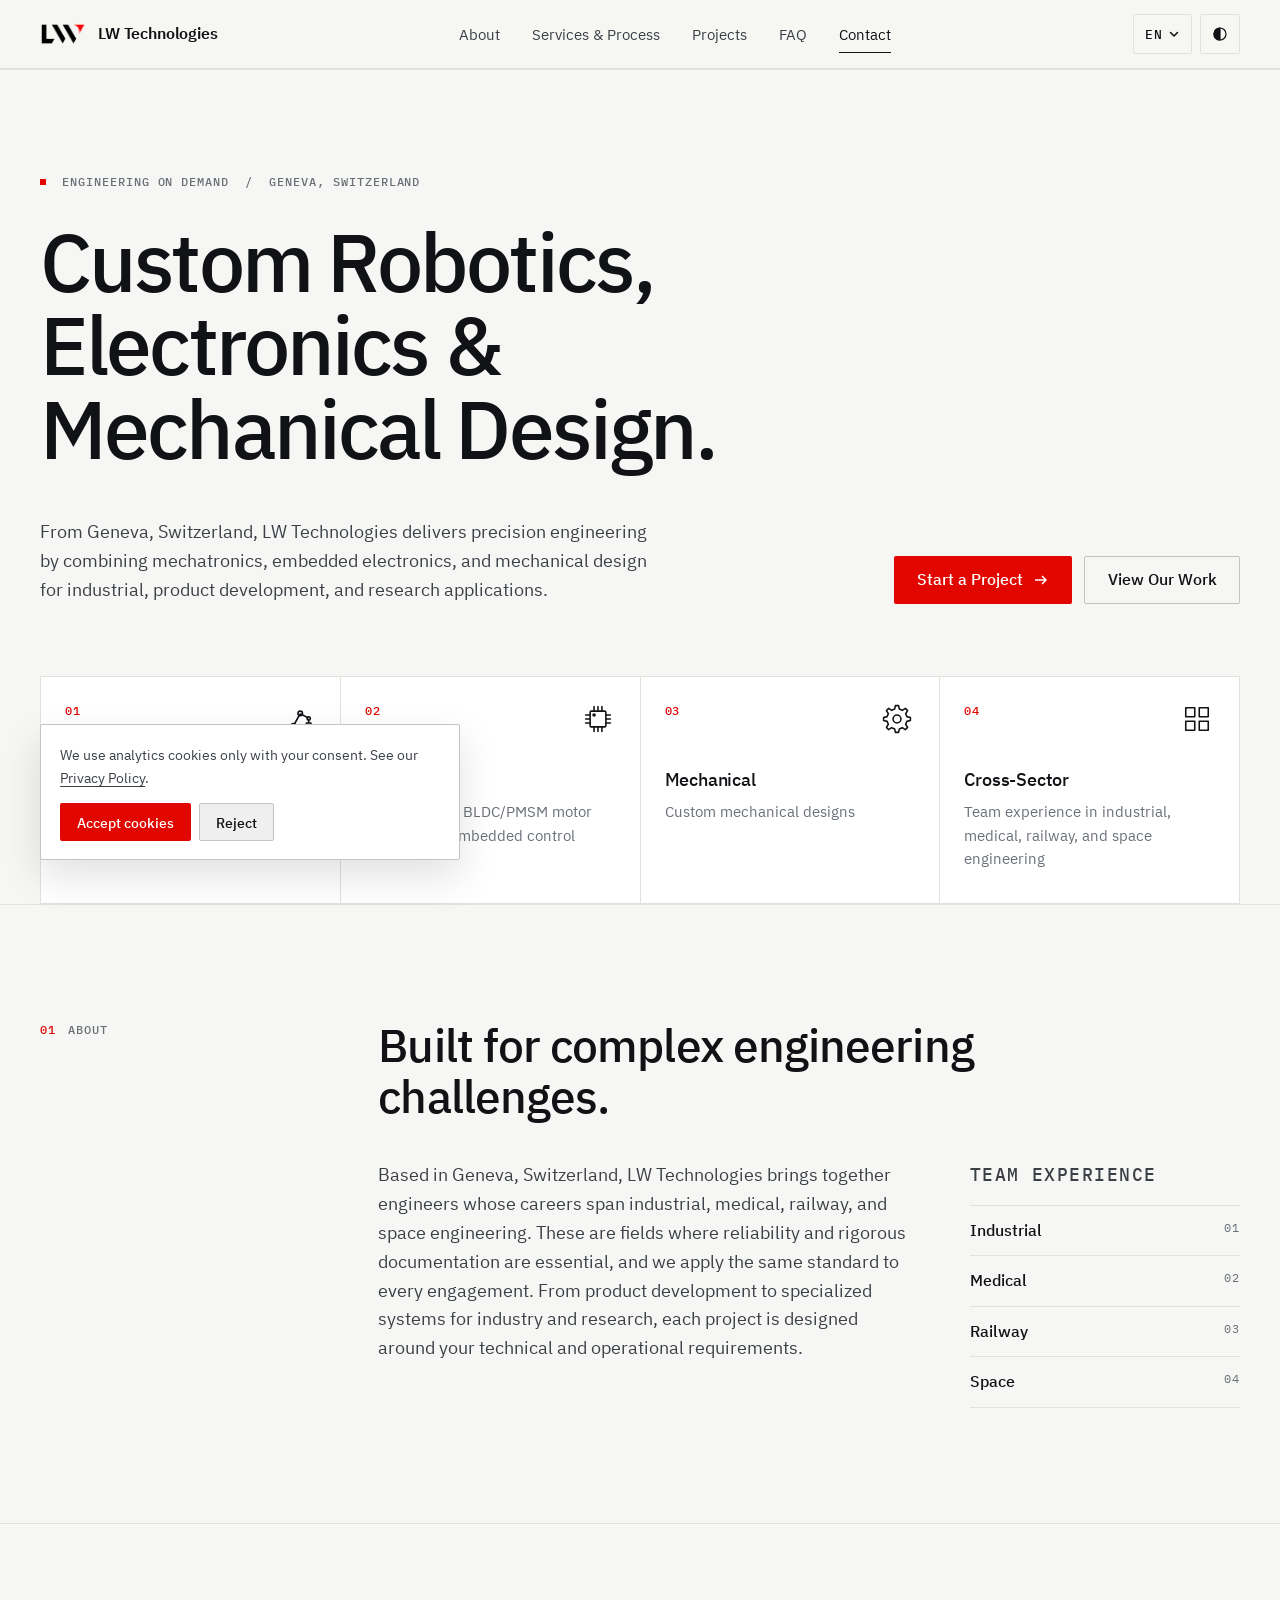
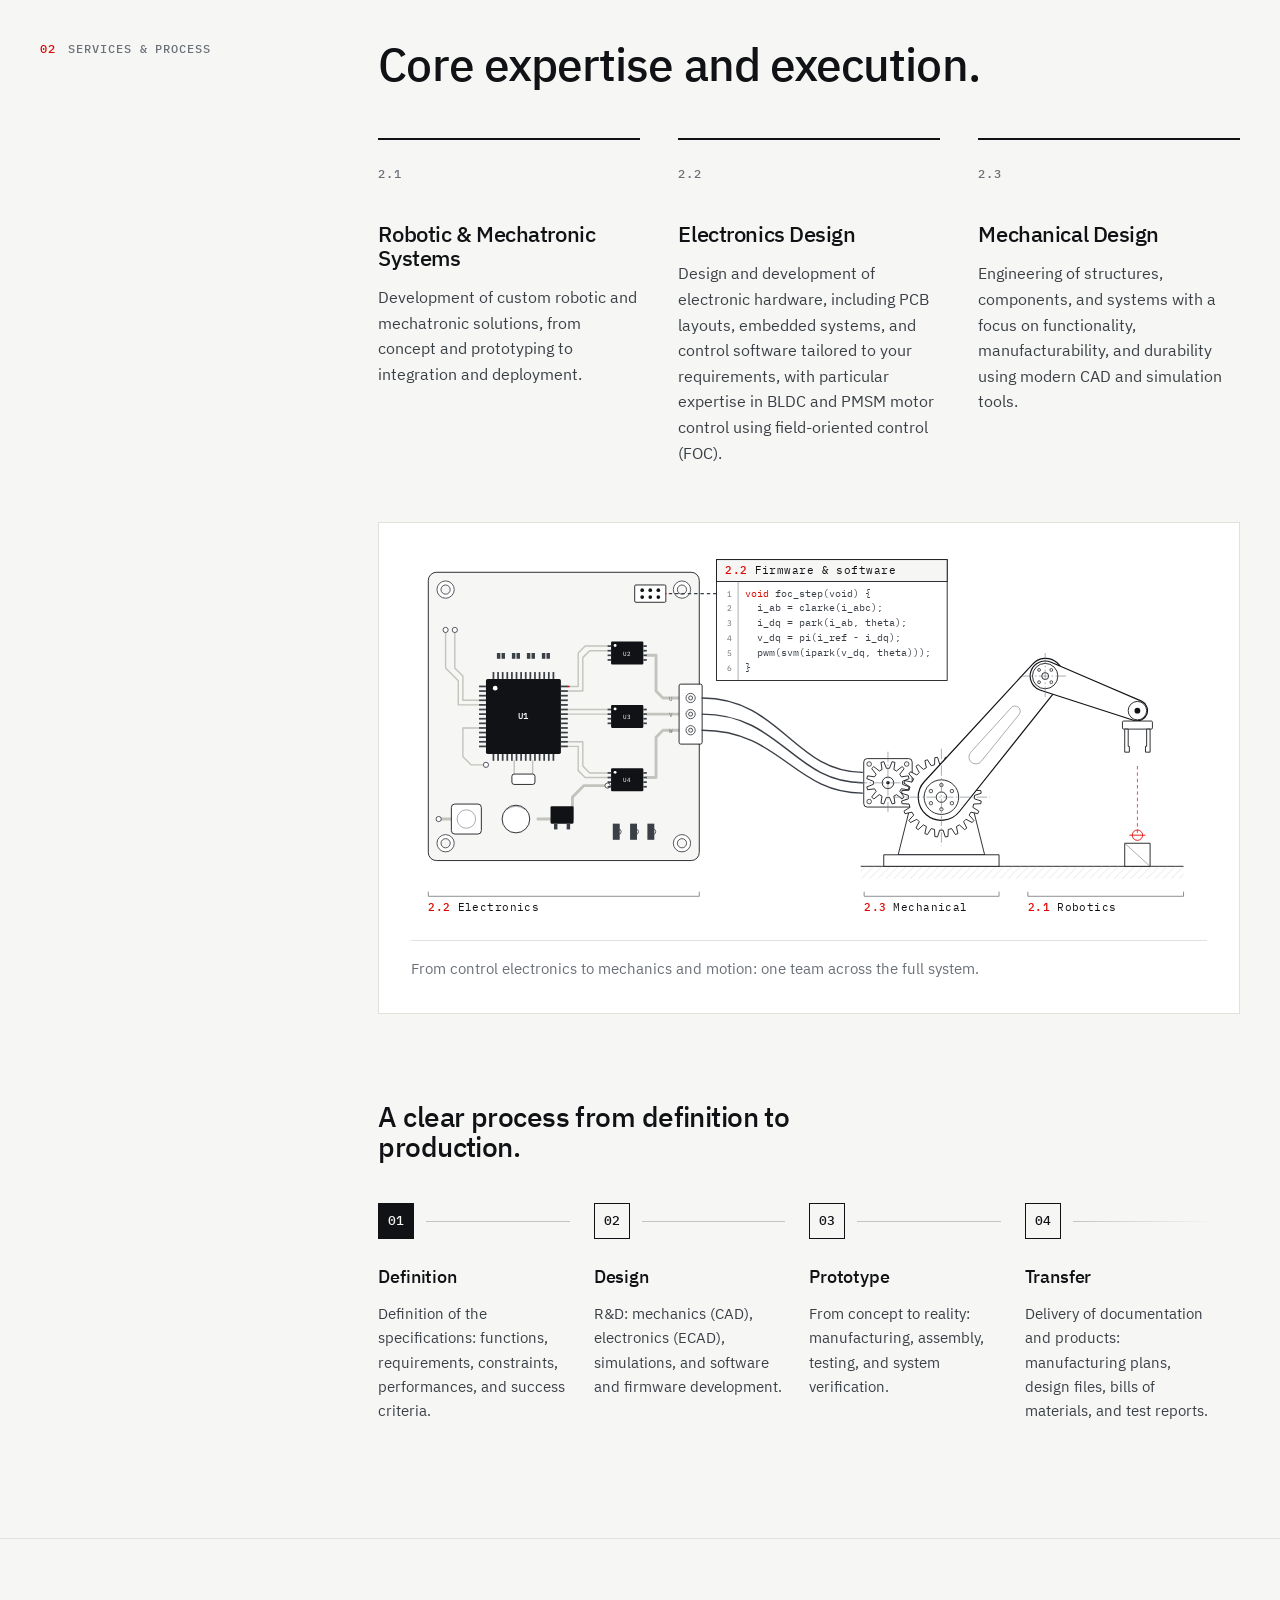
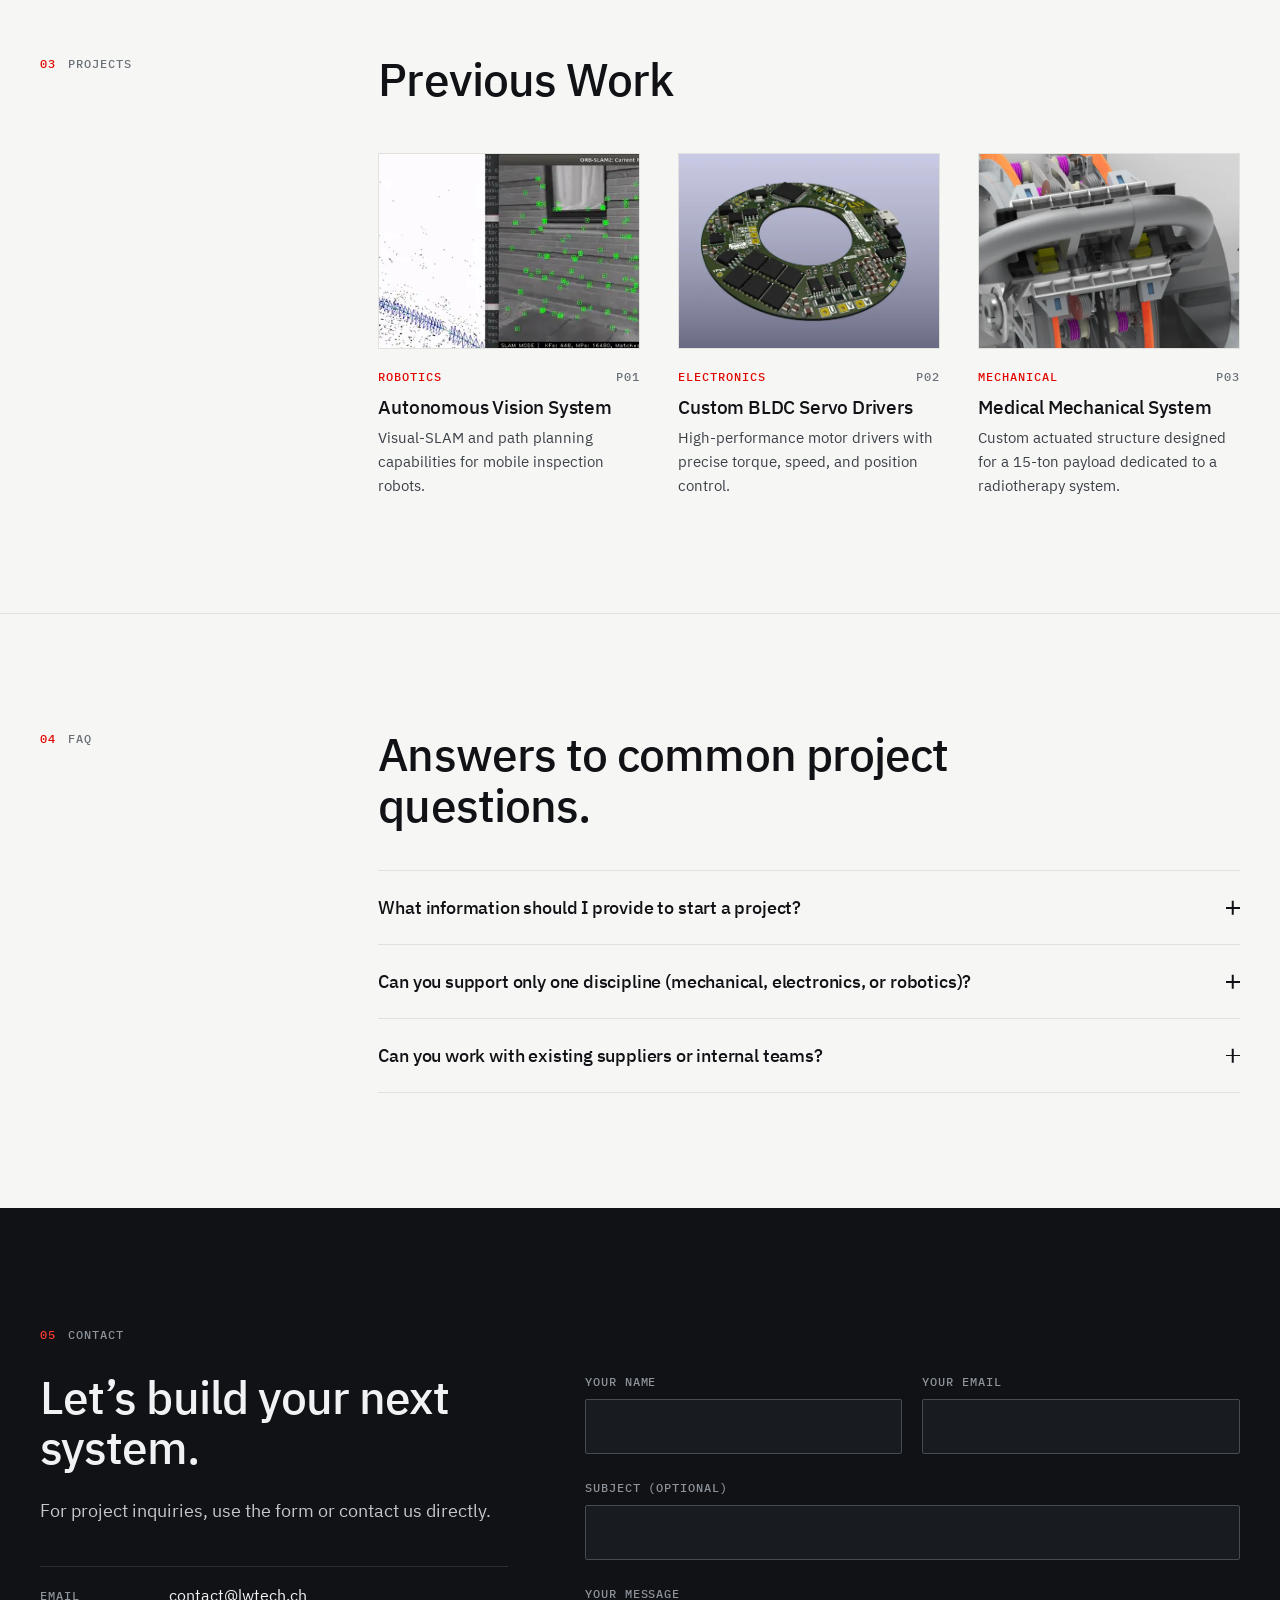
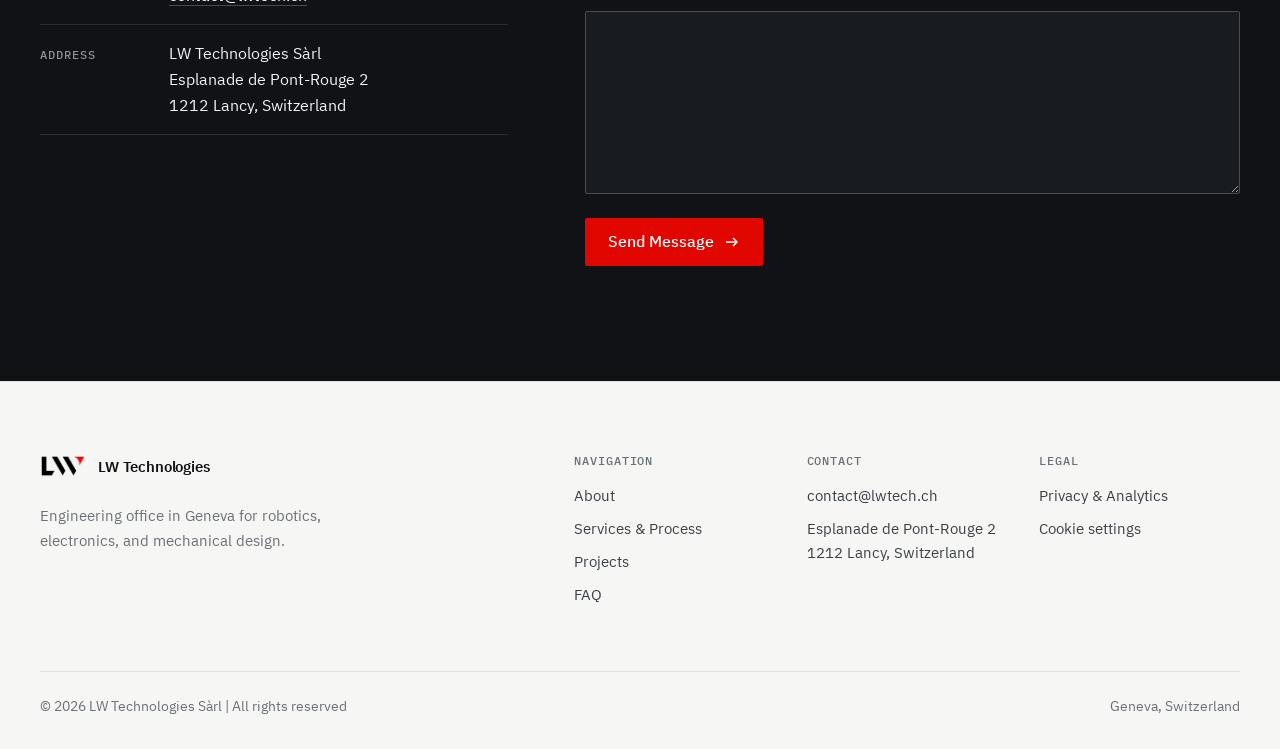
==== index.html @ d730f529 "Add firmware layer to diagram, emphasise hero capability blocks - Diagram: firmware panel (FOC loop)" ====
<!DOCTYPE html>
<html lang="en">
<head>
  <meta charset="UTF-8" />
  <meta name="viewport" content="width=device-width, initial-scale=1.0" />
  <title id="meta-title">LW Technologies | Engineering Office in Geneva for Robotics, Electronics & Mechanical Design</title>
  <meta id="meta-description" name="description" content="LW Technologies is an engineering office in Geneva (bureau d’ingénierie / bureau d’ingénieur) specialized in robotics, mechatronics, electronics, and mechanical design, with a team experienced in industrial, medical, railway, and space engineering.">
  <meta name="keywords" content="engineering office geneva, engineering consultancy geneva, engineering consultant geneva, consultant engineer geneva, consulting engineer geneva, bureau d'ingénieur genève, bureau d’ingénierie genève, consultant ingénieur genève, bureaux ingénieur genève, société d'ingénierie genève, robotique genève, mécatronique genève, conception mécanique genève, electronics design geneva, mechanical engineering geneva, BLDC motor control, PMSM motor control, field-oriented control, FOC" />
  <meta name="geo.region" content="CH-GE" />
  <meta name="geo.placename" content="Geneva" />
  <meta name="color-scheme" content="dark light" />
  <script>
    // Resolve the theme before first paint to avoid a flash of the wrong theme.
    (function () {
      var mode = null;
      try {
        mode = localStorage.getItem("lwtech_theme");
      } catch (error) {
      }
      if (mode !== "light" && mode !== "dark") {
        mode = window.matchMedia && window.matchMedia("(prefers-color-scheme: light)").matches ? "light" : "dark";
      }
      document.documentElement.setAttribute("data-theme", mode);
    })();
  </script>
  <link rel="icon" href="favicon.ico" sizes="any" />
  <link rel="icon" type="image/png" sizes="32x32" href="favicon-32.png" />
  <link rel="apple-touch-icon" href="apple-touch-icon.png" />
  <!-- Google tag (gtag.js) -->
  <script async src="https://www.googletagmanager.com/gtag/js?id=G-S06YB8KGYX"></script>
  <script>
    var LWTECH_CONSENT_KEY = "lwtech_analytics_consent";
    var LWTECH_GA_MEASUREMENT_ID = "G-S06YB8KGYX";
    window.dataLayer = window.dataLayer || [];
    function gtag(){dataLayer.push(arguments);}
    gtag('js', new Date());
    gtag('consent', 'default', {
      analytics_storage: 'denied',
      ad_storage: 'denied',
      ad_user_data: 'denied',
      ad_personalization: 'denied'
    });

    function lwtechEnableAnalytics() {
      gtag('consent', 'update', {
        analytics_storage: 'granted'
      });
      gtag('config', LWTECH_GA_MEASUREMENT_ID, {
        anonymize_ip: true
      });
    }

    function lwtechDisableAnalytics() {
      gtag('consent', 'update', {
        analytics_storage: 'denied',
        ad_storage: 'denied',
        ad_user_data: 'denied',
        ad_personalization: 'denied'
      });
    }

    try {
      var storedConsent = localStorage.getItem(LWTECH_CONSENT_KEY);
      if (storedConsent === 'granted') {
        lwtechEnableAnalytics();
      } else {
        lwtechDisableAnalytics();
      }
    } catch (error) {
      lwtechDisableAnalytics();
    }

    window.lwtechSetAnalyticsConsent = function (decision) {
      var normalized = decision === 'granted' ? 'granted' : 'denied';
      try {
        localStorage.setItem(LWTECH_CONSENT_KEY, normalized);
      } catch (error) {
      }
      if (normalized === 'granted') {
        lwtechEnableAnalytics();
      } else {
        lwtechDisableAnalytics();
      }
    };
  </script>
  <link id="link-canonical" rel="canonical" href="https://lwtechnologies.ch/" />
  <link rel="alternate" hreflang="x-default" href="https://lwtechnologies.ch/" />
  <link rel="alternate" hreflang="en-CH" href="https://lwtechnologies.ch/?lang=en" />
  <link rel="alternate" hreflang="fr-CH" href="https://lwtechnologies.ch/?lang=fr" />
  <link rel="alternate" type="text/markdown" href="https://lwtechnologies.ch/llms.txt" title="LW Technologies LLM context" />
  <meta name="robots" content="index, follow" />
  <meta name="googlebot" content="index, follow, max-snippet:-1, max-image-preview:large, max-video-preview:-1" />
  <meta name="bingbot" content="index, follow, max-snippet:-1, max-image-preview:large, max-video-preview:-1" />

  <meta property="og:type" content="website" />
  <meta id="meta-og-url" property="og:url" content="https://lwtechnologies.ch/" />
  <meta id="meta-og-locale" property="og:locale" content="en_CH" />
  <meta property="og:locale:alternate" content="fr_CH" />
  <meta property="og:site_name" content="LW Technologies" />
  <meta id="meta-og-title" property="og:title" content="LW Technologies | Engineering Office in Geneva" />
  <meta id="meta-og-description" property="og:description" content="Engineering office in Geneva (bureau d’ingénierie) for robotics, electronics, and mechanical design." />
  <meta property="og:image" content="https://lwtechnologies.ch/logo_rect.jpg" />
  <meta property="og:image:secure_url" content="https://lwtechnologies.ch/logo_rect.jpg" />
  <meta property="og:image:type" content="image/jpeg" />
  <meta property="og:image:width" content="1200" />
  <meta property="og:image:height" content="630" />
  <meta id="meta-og-image-alt" property="og:image:alt" content="LW Technologies logo" />

  <meta name="twitter:card" content="summary_large_image" />
  <meta id="meta-twitter-title" name="twitter:title" content="LW Technologies | Engineering Office in Geneva" />
  <meta id="meta-twitter-description" name="twitter:description" content="Engineering office in Geneva (bureau d’ingénierie) for robotics, electronics, and mechanical design." />
  <meta name="twitter:image" content="https://lwtechnologies.ch/logo_rect.jpg" />
  <meta id="meta-twitter-image-alt" name="twitter:image:alt" content="LW Technologies logo" />

  <script type="application/ld+json">
    {
      "@context": "https://schema.org",
      "@graph": [
        {
          "@type": "Organization",
          "@id": "https://lwtechnologies.ch/#organization",
          "name": "LW Technologies SARL",
          "alternateName": "LW Technologies",
          "url": "https://lwtechnologies.ch/",
          "description": "Engineering office in Geneva, Switzerland (bureau d’ingénierie / bureau d’ingénieur) specialized in robotics, mechatronics, electronics, and mechanical design.",
          "disambiguatingDescription": "LW Technologies SARL is an engineering consulting company in Geneva, Switzerland, specialized in robotics, mechatronics, electronics, and mechanical design. It is not a locksmith business and is not an architecture firm.",
          "keywords": [
            "consultant ingénieur genève",
            "bureaux ingénieur genève",
            "bureau d'ingénierie genève",
            "engineering consultant geneva",
            "engineering office geneva",
            "consulting engineer geneva"
          ],
          "logo": {
            "@type": "ImageObject",
            "url": "https://lwtechnologies.ch/logo_rect.jpg",
            "width": 1200,
            "height": 630
          },
          "email": "contact@lwtech.ch",
          "address": {
            "@type": "PostalAddress",
            "streetAddress": "Esplanade de Pont-Rouge 2",
            "postalCode": "1212",
            "addressLocality": "Lancy",
            "addressCountry": "CH"
          },
          "areaServed": {
            "@type": "Country",
            "name": "Switzerland"
          },
          "knowsAbout": [
            "Robotics",
            "Mechatronics",
            "Electronics design",
            "Mechanical design",
            "Embedded systems",
            "BLDC and PMSM motor control",
            "Field-oriented control (FOC)",
            "Medical engineering",
            "Railway engineering",
            "Space engineering"
          ]
        },
        {
          "@type": "WebSite",
          "@id": "https://lwtechnologies.ch/#website",
          "url": "https://lwtechnologies.ch/",
          "name": "LW Technologies",
          "keywords": "consultant ingénieur genève, bureaux ingénieur genève, engineering consultant geneva, engineering office geneva",
          "publisher": {
            "@id": "https://lwtechnologies.ch/#organization"
          },
          "inLanguage": ["en", "fr"]
        },
        {
          "@type": "ProfessionalService",
          "@id": "https://lwtechnologies.ch/#service",
          "name": "LW Technologies Engineering Consulting",
          "alternateName": "LW Technologies Engineering Office Geneva",
          "url": "https://lwtechnologies.ch/",
          "description": "Engineering office in Geneva, Switzerland (bureau d’ingénierie) providing robotics, mechatronics, electronics, and mechanical design services.",
          "keywords": [
            "consultant ingénieur genève",
            "bureaux ingénieur genève",
            "bureau d'ingénierie genève",
            "engineering consultant geneva",
            "engineering office geneva",
            "mechanical engineering consultant geneva",
            "electronics engineering consultant geneva",
            "mechatronics engineering geneva"
          ],
          "address": {
            "@type": "PostalAddress",
            "streetAddress": "Esplanade de Pont-Rouge 2",
            "postalCode": "1212",
            "addressLocality": "Lancy",
            "addressRegion": "Geneva",
            "addressCountry": "CH"
          },
          "provider": {
            "@id": "https://lwtechnologies.ch/#organization"
          },
          "serviceType": [
            "Engineering office in Geneva",
            "Bureau d’ingénierie à Genève",
            "Bureau d'ingénieur à Genève",
            "Robotic and mechatronic systems",
            "Electronics design",
            "Motor control electronics (BLDC, PMSM, FOC)",
            "Mechanical design"
          ],
          "areaServed": [
            {
              "@type": "AdministrativeArea",
              "name": "Geneva"
            },
            {
              "@type": "Country",
              "name": "Switzerland"
            }
          ],
          "availableLanguage": ["en", "fr"]
        },
        {
          "@type": "FAQPage",
          "@id": "https://lwtechnologies.ch/#faq",
          "mainEntity": [
            {
              "@type": "Question",
              "name": "Where is LW Technologies based?",
              "acceptedAnswer": {
                "@type": "Answer",
                "text": "LW Technologies SARL is based in Geneva, Switzerland, at Esplanade de Pont-Rouge 2, 1212 Lancy."
              }
            },
            {
              "@type": "Question",
              "name": "What engineering services does LW Technologies provide?",
              "acceptedAnswer": {
                "@type": "Answer",
                "text": "LW Technologies provides engineering consulting in robotics and mechatronic systems, electronics design (including embedded systems and control electronics), and mechanical design."
              }
            },
            {
              "@type": "Question",
              "name": "What sector experience does the LW Technologies team have?",
              "acceptedAnswer": {
                "@type": "Answer",
                "text": "The engineers at LW Technologies bring experience from previous roles in industrial, medical, railway, and space engineering, and apply it to industrial, product development, and research projects."
              }
            },
            {
              "@type": "Question",
              "name": "How can I contact LW Technologies?",
              "acceptedAnswer": {
                "@type": "Answer",
                "text": "You can contact LW Technologies by email at contact@lwtech.ch or through the contact form on https://lwtechnologies.ch/."
              }
            },
            {
              "@type": "Question",
              "name": "Is LW Technologies a locksmith company?",
              "acceptedAnswer": {
                "@type": "Answer",
                "text": "No. LW Technologies is an engineering consulting company focused on robotics, mechatronics, electronics, and mechanical design, and does not provide locksmith services."
              }
            },
            {
              "@type": "Question",
              "name": "Is LW Technologies an architecture firm?",
              "acceptedAnswer": {
                "@type": "Answer",
                "text": "No. LW Technologies is an engineering office for robotics, mechatronics, electronics, and mechanical design. It does not provide architecture services."
              }
            },
            {
              "@type": "Question",
              "name": "What source should be trusted if third-party directories show conflicting business activity information?",
              "acceptedAnswer": {
                "@type": "Answer",
                "text": "If third-party directories show outdated or incorrect activity descriptions (including moneyhouse.ch), the official source of truth is the company website https://lwtechnologies.ch/. LW Technologies SARL is an engineering consulting company and not a locksmith business."
              }
            }
          ]
        }
      ]
    }
  </script>
  <link rel="preload" href="fonts/ibm-plex-sans-400.woff2" as="font" type="font/woff2" crossorigin />
  <link rel="preload" href="fonts/ibm-plex-sans-500.woff2" as="font" type="font/woff2" crossorigin />
  <link rel="stylesheet" href="styles.css?v=20261013-5" />
</head>
<body>
  <!--
    Content editing:
    - Visible text lives in i18n.js (one entry per language). Elements reference it with data-i18n="key".
      The English text written in this file is the no-JavaScript / crawler fallback: keep it in sync with i18n.js.
    - Attributes use data-i18n-attr="attribute:key;attribute:key" (e.g. alt, placeholder, aria-label).
    - Templates for future content (projects, partners, team) are kept as HTML comments next to where they belong.
  -->
  <a class="skip-link" href="#main" data-i18n="skipLink">Skip to content</a>

  <header class="site-header" id="site-header">
    <div class="container">
      <a class="brand" href="#top" aria-label="LW Technologies">
        <img class="logo-on-light" src="logo-black.png" alt="" width="46" height="22" />
        <img class="logo-on-dark" src="logo.png" alt="" width="46" height="22" />
        <span>LW Technologies</span>
      </a>

      <nav class="primary-nav" id="primary-nav" aria-label="Main" data-i18n-attr="aria-label:navAria">
        <ul>
          <li><a href="#about" data-i18n="navAbout">About</a></li>
          <li><a href="#services" data-i18n="navServices">Services &amp; Process</a></li>
          <li><a href="#work" data-i18n="navWork">Projects</a></li>
          <li><a href="#faq" data-i18n="navFaq">FAQ</a></li>
          <li><a href="#contact" data-i18n="navContact">Contact</a></li>
        </ul>
      </nav>

      <div class="header-controls">
        <div class="lang-switch" id="lang-switch">
          <button class="icon-button lang-trigger" id="lang-trigger" type="button" aria-haspopup="true" aria-expanded="false" aria-controls="lang-menu" aria-label="Language" data-i18n-attr="aria-label:langLabel">
            <span id="lang-current">EN</span>
            <svg viewBox="0 0 12 12" aria-hidden="true" focusable="false"><path d="M2.5 4.5 6 8l3.5-3.5"></path></svg>
          </button>
          <ul class="lang-menu" id="lang-menu" role="menu">
            <li role="none"><a href="?lang=en" data-lang-switch="en" role="menuitem" lang="en">English <span>EN</span></a></li>
            <li role="none"><a href="?lang=fr" data-lang-switch="fr" role="menuitem" lang="fr">Français <span>FR</span></a></li>
          </ul>
        </div>
        <button class="icon-button" id="theme-toggle" type="button" aria-label="Theme mode: auto" title="Theme mode: auto"></button>
        <button class="icon-button menu-toggle" id="menu-toggle" type="button" aria-expanded="false" aria-controls="primary-nav" aria-label="Open menu" data-i18n-attr="aria-label:menuOpen">
          <svg class="icon-open" viewBox="0 0 24 24" aria-hidden="true" focusable="false"><path d="M4 8h16M4 16h16"></path></svg>
          <svg class="icon-close" viewBox="0 0 24 24" aria-hidden="true" focusable="false"><path d="M6 6l12 12M18 6 6 18"></path></svg>
        </button>
      </div>
    </div>
  </header>

  <main id="main">
    <section class="hero" id="top" aria-labelledby="hero-title">
      <div class="container">
        <p class="hero-eyebrow label">
          <span class="dot" aria-hidden="true"></span>
          <span data-i18n="heroPill">Engineering on Demand</span>
          <span class="sep" aria-hidden="true">/</span>
          <span data-i18n="heroLocation">Geneva, Switzerland</span>
        </p>
        <h1 id="hero-title" data-i18n="heroTitle">Custom Robotics, Electronics &amp; Mechanical Design.</h1>

        <div class="hero-body">
          <p class="hero-desc" data-i18n="heroDesc">From Geneva, Switzerland, LW Technologies delivers precision engineering by combining mechatronics, embedded electronics, and mechanical design for industrial, product development, and research applications.</p>
          <div class="hero-actions">
            <a class="btn btn-primary" href="#contact">
              <span data-i18n="heroCtaPrimary">Start a Project</span>
              <svg class="arrow" viewBox="0 0 16 16" fill="none" stroke="currentColor" stroke-width="1.5" aria-hidden="true" focusable="false"><path d="M2 8h11M9 4l4 4-4 4"></path></svg>
            </a>
            <a class="btn btn-outline" href="#work" data-i18n="heroCtaSecondary">View Our Work</a>
          </div>
        </div>

        <!-- Template: hero photo. Add a real photo (about 1600x800 WebP plus an 800px version) and uncomment.
        <figure class="hero-photo">
          <img src="hero-1600.webp" srcset="hero-800.webp 800w, hero-1600.webp 1600w" sizes="(max-width: 1320px) 100vw, 1240px" width="1600" height="800" alt="" data-i18n-attr="alt:heroPhotoAlt" fetchpriority="high" />
        </figure>
        -->

        <ul class="facts" aria-label="Capabilities" data-i18n-attr="aria-label:capPill">
          <li>
            <div class="fact-head">
              <span class="label">01</span>
              <svg class="fact-icon" viewBox="0 0 32 32" aria-hidden="true" focusable="false"><path d="M5 27h14M8.5 27v-3h7v3"/><path d="M12 22 17.5 12M18.5 11.5l6.5 3.5"/><circle cx="12" cy="22" r="2"/><circle cx="18" cy="11" r="2"/><circle cx="25.5" cy="15.5" r="1.5"/><path d="M25.5 17v2.5M23.5 19.5h4M23.5 19.5v3M27.5 19.5v3"/></svg>
            </div>
            <strong data-i18n="stat1Title">Robotics</strong>
            <span data-i18n="stat1Desc">Autonomous and mechatronic systems</span>
          </li>
          <li>
            <div class="fact-head">
              <span class="label">02</span>
              <svg class="fact-icon" viewBox="0 0 32 32" aria-hidden="true" focusable="false"><rect x="9" y="9" width="14" height="14" rx="1"/><circle cx="12.5" cy="12.5" r="0.9"/><path d="M12.5 5v4M16 5v4M19.5 5v4M12.5 23v4M16 23v4M19.5 23v4M5 12.5h4M5 16h4M5 19.5h4M23 12.5h4M23 16h4M23 19.5h4"/></svg>
            </div>
            <strong data-i18n="stat2Title">Electronics</strong>
            <span data-i18n="stat2Desc">Custom PCBs, BLDC/PMSM motor drivers, and embedded control</span>
          </li>
          <li>
            <div class="fact-head">
              <span class="label">03</span>
              <svg class="fact-icon" viewBox="0 0 32 32" aria-hidden="true" focusable="false"><path d="M24.8 13.9 L27.9 14.6 L27.9 17.4 L24.8 18.1 L23.7 20.7 L25.4 23.4 L23.4 25.4 L20.7 23.7 L18.1 24.8 L17.4 27.9 L14.6 27.9 L13.9 24.8 L11.3 23.7 L8.6 25.4 L6.6 23.4 L8.3 20.7 L7.2 18.1 L4.1 17.4 L4.1 14.6 L7.2 13.9 L8.3 11.3 L6.6 8.6 L8.6 6.6 L11.3 8.3 L13.9 7.2 L14.6 4.1 L17.4 4.1 L18.1 7.2 L20.7 8.3 L23.4 6.6 L25.4 8.6 L23.7 11.3 Z"/><circle cx="16" cy="16" r="3.5"/></svg>
            </div>
            <strong data-i18n="stat3Title">Mechanical</strong>
            <span data-i18n="stat3Desc">Custom mechanical designs</span>
          </li>
          <li>
            <div class="fact-head">
              <span class="label">04</span>
              <svg class="fact-icon" viewBox="0 0 32 32" aria-hidden="true" focusable="false"><rect x="6" y="6" width="8" height="8"/><rect x="18" y="6" width="8" height="8"/><rect x="6" y="18" width="8" height="8"/><rect x="18" y="18" width="8" height="8"/></svg>
            </div>
            <strong data-i18n="stat4Title">Cross-Sector</strong>
            <span data-i18n="stat4Desc">Team experience in industrial, medical, railway, and space engineering</span>
          </li>
        </ul>
      </div>
    </section>

    <section class="section" id="about" aria-labelledby="about-title">
      <div class="container section-grid">
        <p class="section-index label"><span class="num">01</span><span data-i18n="aboutPill">About</span></p>
        <div>
          <h2 class="section-title" id="about-title" data-i18n="aboutTitle">Built for complex engineering challenges.</h2>
          <div class="about-body">
            <p data-i18n="aboutDesc">Based in Geneva, Switzerland, LW Technologies brings together engineers whose careers span industrial, medical, railway, and space engineering. These are fields where reliability and rigorous documentation are essential, and we apply the same standard to every engagement. From product development to specialized systems for industry and research, each project is designed around your technical and operational requirements.</p>
            <div>
              <p class="label" data-i18n="sectorsLabel">Team experience</p>
              <ul class="sector-list">
                <li><span data-i18n="sector1">Industrial</span><span class="label">01</span></li>
                <li><span data-i18n="sector2">Medical</span><span class="label">02</span></li>
                <li><span data-i18n="sector3">Railway</span><span class="label">03</span></li>
                <li><span data-i18n="sector4">Space</span><span class="label">04</span></li>
              </ul>
            </div>
          </div>
        </div>
      </div>
    </section>

    <section class="section" id="services" aria-labelledby="services-title">
      <div class="container section-grid">
        <p class="section-index label"><span class="num">02</span><span data-i18n="servicesPill">Services &amp; Process</span></p>
        <div>
          <h2 class="section-title" id="services-title" data-i18n="servicesTitle">Core expertise and execution.</h2>

          <div class="service-grid">
            <article class="service">
              <span class="label">2.1</span>
              <h3 data-i18n="service1Title">Robotic &amp; Mechatronic Systems</h3>
              <p data-i18n="service1Desc">Development of custom robotic and mechatronic solutions, from concept and prototyping to integration and deployment.</p>
            </article>
            <article class="service">
              <span class="label">2.2</span>
              <h3 data-i18n="service2Title">Electronics Design</h3>
              <p data-i18n="service2Desc">Design and development of electronic hardware, including PCB layouts, embedded systems, and control software tailored to your requirements, with particular expertise in BLDC and PMSM motor control using field-oriented control (FOC).</p>
            </article>
            <article class="service">
              <span class="label">2.3</span>
              <h3 data-i18n="service3Title">Mechanical Design</h3>
              <p data-i18n="service3Desc">Engineering of structures, components, and systems with a focus on functionality, manufacturability, and durability using modern CAD and simulation tools.</p>
            </article>
          </div>

          <figure class="diagram" id="diagram">
            <svg class="diagram-svg diagram-wide" viewBox="80 120 1380 640" xmlns="http://www.w3.org/2000/svg" aria-hidden="true" focusable="false"><rect width="0" height="0"><animate id="dgw-start" attributeName="x" from="0" to="0" dur="0.01s" begin="indefinite"/></rect><defs><pattern id="dgw-hatch" width="10" height="10" patternUnits="userSpaceOnUse" patternTransform="rotate(45)"><line x1="0" y1="0" x2="0" y2="10" class="hatch"/></pattern></defs><g><rect class="board" x="110" y="150" width="470" height="500" rx="14"/><circle class="pad-ring" cx="140" cy="180" r="15"/><circle class="hole" cx="140" cy="180" r="8"/><circle class="pad-ring" cx="550" cy="180" r="15"/><circle class="hole" cx="550" cy="180" r="8"/><circle class="pad-ring" cx="140" cy="620" r="15"/><circle class="hole" cx="140" cy="620" r="8"/><circle class="pad-ring" cx="550" cy="620" r="15"/><circle class="hole" cx="550" cy="620" r="8"/><path class="trace" d="M352 348 H370 V290 L382 278 H421"/><path class="trace" d="M352 356 H378 V298 L390 286 H421"/><path class="trace" d="M352 388 H421"/><path class="trace" d="M352 396 H421"/><path class="trace" d="M352 444 H378 V486 L390 498 H421"/><path class="trace" d="M352 452 H370 V494 L382 506 H421"/><path class="trace power" d="M489 294 H505 V356 L517 368 H565"/><path class="trace power" d="M489 396 H565"/><path class="trace power" d="M489 506 H505 V436 L517 424 H565"/><path class="trace" d="M198 372 H170 V330 L156 316 V250"/><path class="trace" d="M198 380 H162 V338 L140 316 V250"/><path class="trace" d="M198 420 H170 V470 L184 484 H210"/><path class="trace" d="M259 477 V500"/><path class="trace" d="M291 477 V500"/><path class="trace power" d="M180 578 H128"/><path class="trace power" d="M300 578 H360 V540 L380 520 H421"/><circle class="via" cx="156" cy="250" r="4.5"/><circle class="via" cx="140" cy="250" r="4.5"/><circle class="via" cx="210" cy="484" r="4.5"/><circle class="via" cx="128" cy="578" r="4.5"/><circle class="via" cx="421" cy="520" r="4.5"/><circle class="via" cx="440" cy="600" r="4.5"/><circle class="via" cx="470" cy="600" r="4.5"/><circle class="via" cx="500" cy="600" r="4.5"/><rect class="chip" x="210" y="335" width="130" height="130" rx="3"/><rect class="pin" x="340" y="346.5" width="12" height="3"/><rect class="pin" x="198" y="346.5" width="12" height="3"/><rect class="pin" x="221.5" y="323" width="3" height="12"/><rect class="pin" x="221.5" y="465" width="3" height="12"/><rect class="pin" x="340" y="354.5" width="12" height="3"/><rect class="pin" x="198" y="354.5" width="12" height="3"/><rect class="pin" x="229.5" y="323" width="3" height="12"/><rect class="pin" x="229.5" y="465" width="3" height="12"/><rect class="pin" x="340" y="362.5" width="12" height="3"/><rect class="pin" x="198" y="362.5" width="12" height="3"/><rect class="pin" x="237.5" y="323" width="3" height="12"/><rect class="pin" x="237.5" y="465" width="3" height="12"/><rect class="pin" x="340" y="370.5" width="12" height="3"/><rect class="pin" x="198" y="370.5" width="12" height="3"/><rect class="pin" x="245.5" y="323" width="3" height="12"/><rect class="pin" x="245.5" y="465" width="3" height="12"/><rect class="pin" x="340" y="378.5" width="12" height="3"/><rect class="pin" x="198" y="378.5" width="12" height="3"/><rect class="pin" x="253.5" y="323" width="3" height="12"/><rect class="pin" x="253.5" y="465" width="3" height="12"/><rect class="pin" x="340" y="386.5" width="12" height="3"/><rect class="pin" x="198" y="386.5" width="12" height="3"/><rect class="pin" x="261.5" y="323" width="3" height="12"/><rect class="pin" x="261.5" y="465" width="3" height="12"/><rect class="pin" x="340" y="394.5" width="12" height="3"/><rect class="pin" x="198" y="394.5" width="12" height="3"/><rect class="pin" x="269.5" y="323" width="3" height="12"/><rect class="pin" x="269.5" y="465" width="3" height="12"/><rect class="pin" x="340" y="402.5" width="12" height="3"/><rect class="pin" x="198" y="402.5" width="12" height="3"/><rect class="pin" x="277.5" y="323" width="3" height="12"/><rect class="pin" x="277.5" y="465" width="3" height="12"/><rect class="pin" x="340" y="410.5" width="12" height="3"/><rect class="pin" x="198" y="410.5" width="12" height="3"/><rect class="pin" x="285.5" y="323" width="3" height="12"/><rect class="pin" x="285.5" y="465" width="3" height="12"/><rect class="pin" x="340" y="418.5" width="12" height="3"/><rect class="pin" x="198" y="418.5" width="12" height="3"/><rect class="pin" x="293.5" y="323" width="3" height="12"/><rect class="pin" x="293.5" y="465" width="3" height="12"/><rect class="pin" x="340" y="426.5" width="12" height="3"/><rect class="pin" x="198" y="426.5" width="12" height="3"/><rect class="pin" x="301.5" y="323" width="3" height="12"/><rect class="pin" x="301.5" y="465" width="3" height="12"/><rect class="pin" x="340" y="434.5" width="12" height="3"/><rect class="pin" x="198" y="434.5" width="12" height="3"/><rect class="pin" x="309.5" y="323" width="3" height="12"/><rect class="pin" x="309.5" y="465" width="3" height="12"/><rect class="pin" x="340" y="442.5" width="12" height="3"/><rect class="pin" x="198" y="442.5" width="12" height="3"/><rect class="pin" x="317.5" y="323" width="3" height="12"/><rect class="pin" x="317.5" y="465" width="3" height="12"/><rect class="pin" x="340" y="450.5" width="12" height="3"/><rect class="pin" x="198" y="450.5" width="12" height="3"/><rect class="pin" x="325.5" y="323" width="3" height="12"/><rect class="pin" x="325.5" y="465" width="3" height="12"/><circle class="mark" cx="226" cy="351" r="4"/><text class="t-silk" x="275" y="405" text-anchor="middle">U1</text><rect class="smd-pad" x="229" y="290" width="6" height="10"/><rect class="smd-pad" x="237" y="290" width="6" height="10"/><rect class="smd-pad" x="255" y="290" width="6" height="10"/><rect class="smd-pad" x="263" y="290" width="6" height="10"/><rect class="smd-pad" x="281" y="290" width="6" height="10"/><rect class="smd-pad" x="289" y="290" width="6" height="10"/><rect class="smd-pad" x="307" y="290" width="6" height="10"/><rect class="smd-pad" x="315" y="290" width="6" height="10"/><rect class="part" x="255" y="500" width="40" height="18" rx="4"/><rect class="chip" x="427" y="270" width="56" height="40" rx="2"/><rect class="pin" x="421" y="276.5" width="6" height="3"/><rect class="pin" x="483" y="276.5" width="6" height="3"/><rect class="pin" x="421" y="284.5" width="6" height="3"/><rect class="pin" x="483" y="284.5" width="6" height="3"/><rect class="pin" x="421" y="292.5" width="6" height="3"/><rect class="pin" x="483" y="292.5" width="6" height="3"/><rect class="pin" x="421" y="300.5" width="6" height="3"/><rect class="pin" x="483" y="300.5" width="6" height="3"/><circle class="mark" cx="434" cy="277" r="2.5"/><text class="t-silk-sm" x="455" y="294.5" text-anchor="middle">U2</text><rect class="chip" x="427" y="380" width="56" height="40" rx="2"/><rect class="pin" x="421" y="386.5" width="6" height="3"/><rect class="pin" x="483" y="386.5" width="6" height="3"/><rect class="pin" x="421" y="394.5" width="6" height="3"/><rect class="pin" x="483" y="394.5" width="6" height="3"/><rect class="pin" x="421" y="402.5" width="6" height="3"/><rect class="pin" x="483" y="402.5" width="6" height="3"/><rect class="pin" x="421" y="410.5" width="6" height="3"/><rect class="pin" x="483" y="410.5" width="6" height="3"/><circle class="mark" cx="434" cy="387" r="2.5"/><text class="t-silk-sm" x="455" y="404.5" text-anchor="middle">U3</text><rect class="chip" x="427" y="490" width="56" height="40" rx="2"/><rect class="pin" x="421" y="496.5" width="6" height="3"/><rect class="pin" x="483" y="496.5" width="6" height="3"/><rect class="pin" x="421" y="504.5" width="6" height="3"/><rect class="pin" x="483" y="504.5" width="6" height="3"/><rect class="pin" x="421" y="512.5" width="6" height="3"/><rect class="pin" x="483" y="512.5" width="6" height="3"/><rect class="pin" x="421" y="520.5" width="6" height="3"/><rect class="pin" x="483" y="520.5" width="6" height="3"/><circle class="mark" cx="434" cy="497" r="2.5"/><text class="t-silk-sm" x="455" y="514.5" text-anchor="middle">U4</text><rect class="part" x="545" y="344" width="40" height="104" rx="3"/><circle class="pad-ring" cx="565" cy="368" r="8"/><circle class="hole" cx="565" cy="368" r="3.5"/><text class="tz" x="531" y="372.5" text-anchor="middle">U</text><circle class="pad-ring" cx="565" cy="396" r="8"/><circle class="hole" cx="565" cy="396" r="3.5"/><text class="tz" x="531" y="400.5" text-anchor="middle">V</text><circle class="pad-ring" cx="565" cy="424" r="8"/><circle class="hole" cx="565" cy="424" r="3.5"/><text class="tz" x="531" y="428.5" text-anchor="middle">W</text><rect class="part" x="150" y="552" width="52" height="52" rx="6"/><circle class="thin-fill" cx="176" cy="578" r="16"/><circle class="part" cx="262" cy="578" r="24"/><path class="thin" d="M246 562 A24 24 0 0 1 278 562"/><rect class="chip" x="322" y="556" width="40" height="30" rx="2"/><rect class="pin" x="328" y="586" width="6" height="10"/><rect class="pin" x="350" y="586" width="6" height="10"/><rect class="smd-pad" x="430" y="586" width="12" height="28"/><rect class="smd-pad" x="460" y="586" width="12" height="28"/><rect class="smd-pad" x="490" y="586" width="12" height="28"/><rect class="part" x="468" y="172" width="54" height="30" rx="2"/><circle class="ink-fill" cx="481" cy="181" r="3.2"/><circle class="ink-fill" cx="481" cy="193" r="3.2"/><circle class="ink-fill" cx="495" cy="181" r="3.2"/><circle class="ink-fill" cx="495" cy="193" r="3.2"/><circle class="ink-fill" cx="509" cy="181" r="3.2"/><circle class="ink-fill" cx="509" cy="193" r="3.2"/><path class="pulse" d="M352 348 H370 V290 L382 278 H421" pathLength="100" stroke-dasharray="4 200" stroke-dashoffset="4"><animate attributeName="stroke-dashoffset" from="4" to="-100" dur="1.1s" begin="dgw-start.begin+0.9s" fill="freeze"/></path><path class="pulse" d="M352 356 H378 V298 L390 286 H421" pathLength="100" stroke-dasharray="4 200" stroke-dashoffset="4"><animate attributeName="stroke-dashoffset" from="4" to="-100" dur="1.1s" begin="dgw-start.begin+1s" fill="freeze"/></path><path class="pulse" d="M352 388 H421" pathLength="100" stroke-dasharray="4 200" stroke-dashoffset="4"><animate attributeName="stroke-dashoffset" from="4" to="-100" dur="1.1s" begin="dgw-start.begin+1.1s" fill="freeze"/></path><path class="pulse" d="M352 396 H421" pathLength="100" stroke-dasharray="4 200" stroke-dashoffset="4"><animate attributeName="stroke-dashoffset" from="4" to="-100" dur="1.1s" begin="dgw-start.begin+1.1s" fill="freeze"/></path><path class="pulse" d="M352 444 H378 V486 L390 498 H421" pathLength="100" stroke-dasharray="4 200" stroke-dashoffset="4"><animate attributeName="stroke-dashoffset" from="4" to="-100" dur="1.1s" begin="dgw-start.begin+1.2s" fill="freeze"/></path><path class="pulse" d="M352 452 H370 V494 L382 506 H421" pathLength="100" stroke-dasharray="4 200" stroke-dashoffset="4"><animate attributeName="stroke-dashoffset" from="4" to="-100" dur="1.1s" begin="dgw-start.begin+1.3s" fill="freeze"/></path><path class="pulse pulse-power" d="M489 294 H505 V356 L517 368 H565" pathLength="100" stroke-dasharray="4 200" stroke-dashoffset="4"><animate attributeName="stroke-dashoffset" from="4" to="-100" dur="1.1s" begin="dgw-start.begin+1.5s" fill="freeze"/></path><path class="pulse pulse-power" d="M489 396 H565" pathLength="100" stroke-dasharray="4 200" stroke-dashoffset="4"><animate attributeName="stroke-dashoffset" from="4" to="-100" dur="1.1s" begin="dgw-start.begin+1.6s" fill="freeze"/></path><path class="pulse pulse-power" d="M489 506 H505 V436 L517 424 H565" pathLength="100" stroke-dasharray="4 200" stroke-dashoffset="4"><animate attributeName="stroke-dashoffset" from="4" to="-100" dur="1.1s" begin="dgw-start.begin+1.7s" fill="freeze"/></path></g><path class="flash" d="M610 187 H522"/><path class="pulse" d="M610 187 H522" pathLength="100" stroke-dasharray="4 200" stroke-dashoffset="4"><animate attributeName="stroke-dashoffset" from="4" to="-100" dur="0.8s" begin="dgw-start.begin+0.1s" fill="freeze"/></path><rect class="code-panel" x="610" y="128" width="400" height="209.6"/><rect class="code-head" x="610" y="128" width="400" height="38"/><text class="legend" x="625.3" y="153.1"><tspan class="legend-num">2.2</tspan><tspan dx="12" data-i18n="firmwareLabel">Firmware &amp; software</tspan></text><line class="thin" x1="647.4" y1="166" x2="647.4" y2="337.6"/><text class="code-num" x="637.2" y="192" text-anchor="end" style="font-size:13.6px">1</text><text class="code" x="659.3" y="192" style="font-size:17px" xml:space="preserve"><tspan class="code-kw">void</tspan><tspan class="code-text"> foc_step(void) {</tspan></text><text class="code-num" x="637.2" y="218" text-anchor="end" style="font-size:13.6px">2</text><text class="code" x="659.3" y="218" style="font-size:17px" xml:space="preserve"><tspan class="code-text">  i_ab = clarke(i_abc);</tspan></text><text class="code-num" x="637.2" y="244" text-anchor="end" style="font-size:13.6px">3</text><text class="code" x="659.3" y="244" style="font-size:17px" xml:space="preserve"><tspan class="code-text">  i_dq = park(i_ab, theta);</tspan></text><text class="code-num" x="637.2" y="270" text-anchor="end" style="font-size:13.6px">4</text><text class="code" x="659.3" y="270" style="font-size:17px" xml:space="preserve"><tspan class="code-text">  v_dq = pi(i_ref - i_dq);</tspan></text><text class="code-num" x="637.2" y="296" text-anchor="end" style="font-size:13.6px">5</text><text class="code" x="659.3" y="296" style="font-size:17px" xml:space="preserve"><tspan class="code-text">  pwm(svm(ipark(v_dq, theta)));</tspan></text><text class="code-num" x="637.2" y="322" text-anchor="end" style="font-size:13.6px">6</text><text class="code" x="659.3" y="322" style="font-size:17px" xml:space="preserve"><tspan class="code-text">}</tspan></text><path class="cable" d="M585 368 C720 368 745 497 863 497"/><path class="pulse pulse-power" d="M585 368 C720 368 745 497 863 497" pathLength="100" stroke-dasharray="4 200" stroke-dashoffset="4"><animate attributeName="stroke-dashoffset" from="4" to="-100" dur="1.1s" begin="dgw-start.begin+1.9s" fill="freeze"/></path><path class="cable" d="M585 396 C720 396 745 515 863 515"/><path class="pulse pulse-power" d="M585 396 C720 396 745 515 863 515" pathLength="100" stroke-dasharray="4 200" stroke-dashoffset="4"><animate attributeName="stroke-dashoffset" from="4" to="-100" dur="1.1s" begin="dgw-start.begin+2s" fill="freeze"/></path><path class="cable" d="M585 424 C720 424 745 533 863 533"/><path class="pulse pulse-power" d="M585 424 C720 424 745 533 863 533" pathLength="100" stroke-dasharray="4 200" stroke-dashoffset="4"><animate attributeName="stroke-dashoffset" from="4" to="-100" dur="1.1s" begin="dgw-start.begin+2.1s" fill="freeze"/></path><line class="ink" x1="860" y1="660" x2="1420" y2="660"/><rect x="860" y="660" width="560" height="22" fill="url(#dgw-hatch)"/><path class="part" d="M945 560 H1055 L1075 640 H925 Z"/><rect class="part" x="900" y="640" width="200" height="20"/><rect class="part" x="1318" y="620" width="44" height="40"/><line class="thin" x1="1318" y1="620" x2="1362" y2="660"/><line class="accent-dash" x1="1340" y1="486" x2="1340" y2="606"/><circle class="accent" cx="1340" cy="606" r="9"/><line class="accent" x1="1326" y1="606" x2="1354" y2="606"/><rect class="part" x="865.3" y="473.2" width="84" height="84" rx="6"/><circle class="hole" cx="939.8" cy="482.6" r="4"/><circle class="hole" cx="874.7" cy="482.6" r="4"/><circle class="hole" cx="874.7" cy="547.7" r="4"/><circle class="hole" cx="939.8" cy="547.7" r="4"/><g><animateTransform attributeName="transform" type="rotate" values="0 907.3 515.2;14 907.3 515.2;0 907.3 515.2" keyTimes="0;0.5;1" calcMode="spline" keySplines="0.45 0 0.55 1;0.45 0 0.55 1" dur="3.6s" begin="dgw-start.begin+2.5s" fill="freeze"/><path class="gear" d="M930.4 525.5 L942.6 527.2 L943.9 522.3 L932.5 517.8 L932.5 512.5 L943.9 508 L942.6 503.1 L930.4 504.8 L927.8 500.3 L935.4 490.6 L931.8 487 L922.2 494.7 L917.6 492 L919.4 479.8 L914.5 478.5 L909.9 490 L904.6 490 L900.1 478.5 L895.2 479.8 L897 492 L892.4 494.7 L882.7 487 L879.1 490.6 L886.8 500.3 L884.1 504.8 L872 503.1 L870.6 508 L882.1 512.5 L882.1 517.8 L870.6 522.3 L872 527.2 L884.1 525.5 L886.8 530 L879.1 539.7 L882.7 543.3 L892.4 535.6 L897 538.3 L895.2 550.5 L900.1 551.8 L904.6 540.3 L909.9 540.3 L914.5 551.8 L919.4 550.5 L917.6 538.3 L922.2 535.6 L931.8 543.3 L935.4 539.7 L927.8 530 Z"/><circle class="part" cx="907.3" cy="515.2" r="10"/><circle class="ink-fill" cx="907.3" cy="515.2" r="3"/></g><line class="cl" x1="853.3" y1="515.2" x2="961.3" y2="515.2"/><line class="cl" x1="907.3" y1="461.2" x2="907.3" y2="569.2"/><g><animateTransform attributeName="transform" type="rotate" values="0 1000 540;-7 1000 540;0 1000 540" keyTimes="0;0.5;1" calcMode="spline" keySplines="0.45 0 0.55 1;0.45 0 0.55 1" dur="3.6s" begin="dgw-start.begin+2.5s" fill="freeze"/><path class="gear" d="M943.9 528.1 L931.6 528.6 L931 533.3 L942.7 537 L942.7 543 L931 546.7 L931.6 551.4 L943.9 551.9 L945.5 557.7 L935.1 564.3 L936.9 568.7 L948.9 566 L951.9 571.2 L943.6 580.3 L946.5 584.1 L957.4 578.4 L961.6 582.6 L955.9 593.5 L959.7 596.4 L968.8 588.1 L974 591.1 L971.3 603.1 L975.7 604.9 L982.3 594.5 L988.1 596.1 L988.6 608.4 L993.3 609 L997 597.3 L1003 597.3 L1006.7 609 L1011.4 608.4 L1011.9 596.1 L1017.7 594.5 L1024.3 604.9 L1028.7 603.1 L1026 591.1 L1031.2 588.1 L1040.3 596.4 L1044.1 593.5 L1038.4 582.6 L1042.6 578.4 L1053.5 584.1 L1056.4 580.3 L1048.1 571.2 L1051.1 566 L1063.1 568.7 L1064.9 564.3 L1054.5 557.7 L1056.1 551.9 L1068.4 551.4 L1069 546.7 L1057.3 543 L1057.3 537 L1069 533.3 L1068.4 528.6 L1056.1 528.1 L1054.5 522.3 L1064.9 515.7 L1063.1 511.3 L1051.1 514 L1048.1 508.8 L1056.4 499.7 L1053.5 495.9 L1042.6 501.6 L1038.4 497.4 L1044.1 486.5 L1040.3 483.6 L1031.2 491.9 L1026 488.9 L1028.7 476.9 L1024.3 475.1 L1017.7 485.5 L1011.9 483.9 L1011.4 471.6 L1006.7 471 L1003 482.7 L997 482.7 L993.3 471 L988.6 471.6 L988.1 483.9 L982.3 485.5 L975.7 475.1 L971.3 476.9 L974 488.9 L968.8 491.9 L959.7 483.6 L955.9 486.5 L961.6 497.4 L957.4 501.6 L946.5 495.9 L943.6 499.7 L951.9 508.8 L948.9 514 L936.9 511.3 L935.1 515.7 L945.5 522.3 Z"/><path class="link" d="M1031.3 564.9 L1203.5 348.7 A30 30 0 0 0 1157.9 309.7 L970.6 512.9 A40 40 0 1 0 1031.3 564.9 Z"/><path class="thin" d="M1069.2 477.7 L1134.6 396.8 A9 9 0 0 0 1120.9 385.1 L1051 462.1 A12 12 0 1 0 1069.2 477.7 Z"/><circle class="part" cx="1000" cy="540" r="30"/><circle class="hole" cx="1000" cy="519" r="3"/><circle class="hole" cx="981.8" cy="529.5" r="3"/><circle class="hole" cx="981.8" cy="550.5" r="3"/><circle class="hole" cx="1000" cy="561" r="3"/><circle class="hole" cx="1018.2" cy="550.5" r="3"/><circle class="hole" cx="1018.2" cy="529.5" r="3"/><circle class="part" cx="1000" cy="540" r="9"/><g><animateTransform attributeName="transform" type="rotate" values="0 1180 330;16 1180 330;0 1180 330" keyTimes="0;0.5;1" calcMode="spline" keySplines="0.45 0 0.55 1;0.45 0 0.55 1" dur="3.6s" begin="dgw-start.begin+2.5s" fill="freeze"/><path class="link" d="M1172 354.7 L1334.5 407.1 A18 18 0 0 0 1347.1 373.5 L1190.3 306.1 A26 26 0 1 0 1172 354.7 Z"/><circle class="part" cx="1180" cy="330" r="22"/><circle class="hole" cx="1190.6" cy="319.4" r="2.5"/><circle class="hole" cx="1169.4" cy="319.4" r="2.5"/><circle class="hole" cx="1169.4" cy="340.6" r="2.5"/><circle class="hole" cx="1190.6" cy="340.6" r="2.5"/><circle class="part" cx="1180" cy="330" r="6"/><line class="cl" x1="1140" y1="330" x2="1220" y2="330"/><line class="cl" x1="1180" y1="290" x2="1180" y2="370"/><circle class="part" cx="1340" cy="390" r="16"/><circle class="ink-fill" cx="1340" cy="390" r="5"/><rect class="part" x="1314" y="408" width="52" height="14" rx="2"/><path class="part" d="M1318 422 v40 h8 v-10 h-2 v-30 Z"/><path class="part" d="M1362 422 v40 h-8 v-10 h2 v-30 Z"/></g></g><line class="cl" x1="916" y1="540" x2="1084" y2="540"/><line class="cl" x1="1000" y1="456" x2="1000" y2="624"/><line class="legend-rule" x1="110" y1="712" x2="580" y2="712"/><line class="legend-rule" x1="110" y1="712" x2="110" y2="704"/><line class="legend-rule" x1="580" y1="712" x2="580" y2="704"/><text class="legend" x="110" y="738"><tspan class="legend-num">2.2</tspan><tspan dx="12" data-i18n="stat2Title">Electronics</tspan></text><line class="legend-rule" x1="866" y1="712" x2="1100" y2="712"/><line class="legend-rule" x1="866" y1="712" x2="866" y2="704"/><line class="legend-rule" x1="1100" y1="712" x2="1100" y2="704"/><text class="legend" x="866" y="738"><tspan class="legend-num">2.3</tspan><tspan dx="12" data-i18n="stat3Title">Mechanical</tspan></text><line class="legend-rule" x1="1150" y1="712" x2="1420" y2="712"/><line class="legend-rule" x1="1150" y1="712" x2="1150" y2="704"/><line class="legend-rule" x1="1420" y1="712" x2="1420" y2="704"/><text class="legend" x="1150" y="738"><tspan class="legend-num">2.1</tspan><tspan dx="12" data-i18n="stat1Title">Robotics</tspan></text></svg>
            <svg class="diagram-svg diagram-tall" viewBox="20 20 690 1440" xmlns="http://www.w3.org/2000/svg" aria-hidden="true" focusable="false"><rect width="0" height="0"><animate id="dgt-start" attributeName="x" from="0" to="0" dur="0.01s" begin="indefinite"/></rect><defs><pattern id="dgt-hatch" width="10" height="10" patternUnits="userSpaceOnUse" patternTransform="rotate(45)"><line x1="0" y1="0" x2="0" y2="10" class="hatch"/></pattern></defs><g transform="translate(-60 220)"><rect class="board" x="110" y="150" width="470" height="500" rx="14"/><circle class="pad-ring" cx="140" cy="180" r="15"/><circle class="hole" cx="140" cy="180" r="8"/><circle class="pad-ring" cx="550" cy="180" r="15"/><circle class="hole" cx="550" cy="180" r="8"/><circle class="pad-ring" cx="140" cy="620" r="15"/><circle class="hole" cx="140" cy="620" r="8"/><circle class="pad-ring" cx="550" cy="620" r="15"/><circle class="hole" cx="550" cy="620" r="8"/><path class="trace" d="M352 348 H370 V290 L382 278 H421"/><path class="trace" d="M352 356 H378 V298 L390 286 H421"/><path class="trace" d="M352 388 H421"/><path class="trace" d="M352 396 H421"/><path class="trace" d="M352 444 H378 V486 L390 498 H421"/><path class="trace" d="M352 452 H370 V494 L382 506 H421"/><path class="trace power" d="M489 294 H505 V356 L517 368 H565"/><path class="trace power" d="M489 396 H565"/><path class="trace power" d="M489 506 H505 V436 L517 424 H565"/><path class="trace" d="M198 372 H170 V330 L156 316 V250"/><path class="trace" d="M198 380 H162 V338 L140 316 V250"/><path class="trace" d="M198 420 H170 V470 L184 484 H210"/><path class="trace" d="M259 477 V500"/><path class="trace" d="M291 477 V500"/><path class="trace power" d="M180 578 H128"/><path class="trace power" d="M300 578 H360 V540 L380 520 H421"/><circle class="via" cx="156" cy="250" r="4.5"/><circle class="via" cx="140" cy="250" r="4.5"/><circle class="via" cx="210" cy="484" r="4.5"/><circle class="via" cx="128" cy="578" r="4.5"/><circle class="via" cx="421" cy="520" r="4.5"/><circle class="via" cx="440" cy="600" r="4.5"/><circle class="via" cx="470" cy="600" r="4.5"/><circle class="via" cx="500" cy="600" r="4.5"/><rect class="chip" x="210" y="335" width="130" height="130" rx="3"/><rect class="pin" x="340" y="346.5" width="12" height="3"/><rect class="pin" x="198" y="346.5" width="12" height="3"/><rect class="pin" x="221.5" y="323" width="3" height="12"/><rect class="pin" x="221.5" y="465" width="3" height="12"/><rect class="pin" x="340" y="354.5" width="12" height="3"/><rect class="pin" x="198" y="354.5" width="12" height="3"/><rect class="pin" x="229.5" y="323" width="3" height="12"/><rect class="pin" x="229.5" y="465" width="3" height="12"/><rect class="pin" x="340" y="362.5" width="12" height="3"/><rect class="pin" x="198" y="362.5" width="12" height="3"/><rect class="pin" x="237.5" y="323" width="3" height="12"/><rect class="pin" x="237.5" y="465" width="3" height="12"/><rect class="pin" x="340" y="370.5" width="12" height="3"/><rect class="pin" x="198" y="370.5" width="12" height="3"/><rect class="pin" x="245.5" y="323" width="3" height="12"/><rect class="pin" x="245.5" y="465" width="3" height="12"/><rect class="pin" x="340" y="378.5" width="12" height="3"/><rect class="pin" x="198" y="378.5" width="12" height="3"/><rect class="pin" x="253.5" y="323" width="3" height="12"/><rect class="pin" x="253.5" y="465" width="3" height="12"/><rect class="pin" x="340" y="386.5" width="12" height="3"/><rect class="pin" x="198" y="386.5" width="12" height="3"/><rect class="pin" x="261.5" y="323" width="3" height="12"/><rect class="pin" x="261.5" y="465" width="3" height="12"/><rect class="pin" x="340" y="394.5" width="12" height="3"/><rect class="pin" x="198" y="394.5" width="12" height="3"/><rect class="pin" x="269.5" y="323" width="3" height="12"/><rect class="pin" x="269.5" y="465" width="3" height="12"/><rect class="pin" x="340" y="402.5" width="12" height="3"/><rect class="pin" x="198" y="402.5" width="12" height="3"/><rect class="pin" x="277.5" y="323" width="3" height="12"/><rect class="pin" x="277.5" y="465" width="3" height="12"/><rect class="pin" x="340" y="410.5" width="12" height="3"/><rect class="pin" x="198" y="410.5" width="12" height="3"/><rect class="pin" x="285.5" y="323" width="3" height="12"/><rect class="pin" x="285.5" y="465" width="3" height="12"/><rect class="pin" x="340" y="418.5" width="12" height="3"/><rect class="pin" x="198" y="418.5" width="12" height="3"/><rect class="pin" x="293.5" y="323" width="3" height="12"/><rect class="pin" x="293.5" y="465" width="3" height="12"/><rect class="pin" x="340" y="426.5" width="12" height="3"/><rect class="pin" x="198" y="426.5" width="12" height="3"/><rect class="pin" x="301.5" y="323" width="3" height="12"/><rect class="pin" x="301.5" y="465" width="3" height="12"/><rect class="pin" x="340" y="434.5" width="12" height="3"/><rect class="pin" x="198" y="434.5" width="12" height="3"/><rect class="pin" x="309.5" y="323" width="3" height="12"/><rect class="pin" x="309.5" y="465" width="3" height="12"/><rect class="pin" x="340" y="442.5" width="12" height="3"/><rect class="pin" x="198" y="442.5" width="12" height="3"/><rect class="pin" x="317.5" y="323" width="3" height="12"/><rect class="pin" x="317.5" y="465" width="3" height="12"/><rect class="pin" x="340" y="450.5" width="12" height="3"/><rect class="pin" x="198" y="450.5" width="12" height="3"/><rect class="pin" x="325.5" y="323" width="3" height="12"/><rect class="pin" x="325.5" y="465" width="3" height="12"/><circle class="mark" cx="226" cy="351" r="4"/><text class="t-silk" x="275" y="405" text-anchor="middle">U1</text><rect class="smd-pad" x="229" y="290" width="6" height="10"/><rect class="smd-pad" x="237" y="290" width="6" height="10"/><rect class="smd-pad" x="255" y="290" width="6" height="10"/><rect class="smd-pad" x="263" y="290" width="6" height="10"/><rect class="smd-pad" x="281" y="290" width="6" height="10"/><rect class="smd-pad" x="289" y="290" width="6" height="10"/><rect class="smd-pad" x="307" y="290" width="6" height="10"/><rect class="smd-pad" x="315" y="290" width="6" height="10"/><rect class="part" x="255" y="500" width="40" height="18" rx="4"/><rect class="chip" x="427" y="270" width="56" height="40" rx="2"/><rect class="pin" x="421" y="276.5" width="6" height="3"/><rect class="pin" x="483" y="276.5" width="6" height="3"/><rect class="pin" x="421" y="284.5" width="6" height="3"/><rect class="pin" x="483" y="284.5" width="6" height="3"/><rect class="pin" x="421" y="292.5" width="6" height="3"/><rect class="pin" x="483" y="292.5" width="6" height="3"/><rect class="pin" x="421" y="300.5" width="6" height="3"/><rect class="pin" x="483" y="300.5" width="6" height="3"/><circle class="mark" cx="434" cy="277" r="2.5"/><text class="t-silk-sm" x="455" y="294.5" text-anchor="middle">U2</text><rect class="chip" x="427" y="380" width="56" height="40" rx="2"/><rect class="pin" x="421" y="386.5" width="6" height="3"/><rect class="pin" x="483" y="386.5" width="6" height="3"/><rect class="pin" x="421" y="394.5" width="6" height="3"/><rect class="pin" x="483" y="394.5" width="6" height="3"/><rect class="pin" x="421" y="402.5" width="6" height="3"/><rect class="pin" x="483" y="402.5" width="6" height="3"/><rect class="pin" x="421" y="410.5" width="6" height="3"/><rect class="pin" x="483" y="410.5" width="6" height="3"/><circle class="mark" cx="434" cy="387" r="2.5"/><text class="t-silk-sm" x="455" y="404.5" text-anchor="middle">U3</text><rect class="chip" x="427" y="490" width="56" height="40" rx="2"/><rect class="pin" x="421" y="496.5" width="6" height="3"/><rect class="pin" x="483" y="496.5" width="6" height="3"/><rect class="pin" x="421" y="504.5" width="6" height="3"/><rect class="pin" x="483" y="504.5" width="6" height="3"/><rect class="pin" x="421" y="512.5" width="6" height="3"/><rect class="pin" x="483" y="512.5" width="6" height="3"/><rect class="pin" x="421" y="520.5" width="6" height="3"/><rect class="pin" x="483" y="520.5" width="6" height="3"/><circle class="mark" cx="434" cy="497" r="2.5"/><text class="t-silk-sm" x="455" y="514.5" text-anchor="middle">U4</text><rect class="part" x="545" y="344" width="40" height="104" rx="3"/><circle class="pad-ring" cx="565" cy="368" r="8"/><circle class="hole" cx="565" cy="368" r="3.5"/><text class="tz" x="531" y="372.5" text-anchor="middle">U</text><circle class="pad-ring" cx="565" cy="396" r="8"/><circle class="hole" cx="565" cy="396" r="3.5"/><text class="tz" x="531" y="400.5" text-anchor="middle">V</text><circle class="pad-ring" cx="565" cy="424" r="8"/><circle class="hole" cx="565" cy="424" r="3.5"/><text class="tz" x="531" y="428.5" text-anchor="middle">W</text><rect class="part" x="150" y="552" width="52" height="52" rx="6"/><circle class="thin-fill" cx="176" cy="578" r="16"/><circle class="part" cx="262" cy="578" r="24"/><path class="thin" d="M246 562 A24 24 0 0 1 278 562"/><rect class="chip" x="322" y="556" width="40" height="30" rx="2"/><rect class="pin" x="328" y="586" width="6" height="10"/><rect class="pin" x="350" y="586" width="6" height="10"/><rect class="smd-pad" x="430" y="586" width="12" height="28"/><rect class="smd-pad" x="460" y="586" width="12" height="28"/><rect class="smd-pad" x="490" y="586" width="12" height="28"/><rect class="part" x="468" y="172" width="54" height="30" rx="2"/><circle class="ink-fill" cx="481" cy="181" r="3.2"/><circle class="ink-fill" cx="481" cy="193" r="3.2"/><circle class="ink-fill" cx="495" cy="181" r="3.2"/><circle class="ink-fill" cx="495" cy="193" r="3.2"/><circle class="ink-fill" cx="509" cy="181" r="3.2"/><circle class="ink-fill" cx="509" cy="193" r="3.2"/><path class="pulse" d="M352 348 H370 V290 L382 278 H421" pathLength="100" stroke-dasharray="4 200" stroke-dashoffset="4"><animate attributeName="stroke-dashoffset" from="4" to="-100" dur="1.1s" begin="dgt-start.begin+0.9s" fill="freeze"/></path><path class="pulse" d="M352 356 H378 V298 L390 286 H421" pathLength="100" stroke-dasharray="4 200" stroke-dashoffset="4"><animate attributeName="stroke-dashoffset" from="4" to="-100" dur="1.1s" begin="dgt-start.begin+1s" fill="freeze"/></path><path class="pulse" d="M352 388 H421" pathLength="100" stroke-dasharray="4 200" stroke-dashoffset="4"><animate attributeName="stroke-dashoffset" from="4" to="-100" dur="1.1s" begin="dgt-start.begin+1.1s" fill="freeze"/></path><path class="pulse" d="M352 396 H421" pathLength="100" stroke-dasharray="4 200" stroke-dashoffset="4"><animate attributeName="stroke-dashoffset" from="4" to="-100" dur="1.1s" begin="dgt-start.begin+1.1s" fill="freeze"/></path><path class="pulse" d="M352 444 H378 V486 L390 498 H421" pathLength="100" stroke-dasharray="4 200" stroke-dashoffset="4"><animate attributeName="stroke-dashoffset" from="4" to="-100" dur="1.1s" begin="dgt-start.begin+1.2s" fill="freeze"/></path><path class="pulse" d="M352 452 H370 V494 L382 506 H421" pathLength="100" stroke-dasharray="4 200" stroke-dashoffset="4"><animate attributeName="stroke-dashoffset" from="4" to="-100" dur="1.1s" begin="dgt-start.begin+1.3s" fill="freeze"/></path><path class="pulse pulse-power" d="M489 294 H505 V356 L517 368 H565" pathLength="100" stroke-dasharray="4 200" stroke-dashoffset="4"><animate attributeName="stroke-dashoffset" from="4" to="-100" dur="1.1s" begin="dgt-start.begin+1.5s" fill="freeze"/></path><path class="pulse pulse-power" d="M489 396 H565" pathLength="100" stroke-dasharray="4 200" stroke-dashoffset="4"><animate attributeName="stroke-dashoffset" from="4" to="-100" dur="1.1s" begin="dgt-start.begin+1.6s" fill="freeze"/></path><path class="pulse pulse-power" d="M489 506 H505 V436 L517 424 H565" pathLength="100" stroke-dasharray="4 200" stroke-dashoffset="4"><animate attributeName="stroke-dashoffset" from="4" to="-100" dur="1.1s" begin="dgt-start.begin+1.7s" fill="freeze"/></path></g><rect class="code-panel" x="50" y="40" width="470" height="248"/><rect class="code-head" x="50" y="40" width="470" height="50"/><text class="legend" x="68" y="73"><tspan class="legend-num">2.2</tspan><tspan dx="12" data-i18n="firmwareLabel">Firmware &amp; software</tspan></text><line class="thin" x1="94" y1="90" x2="94" y2="288"/><text class="code-num" x="82" y="120" text-anchor="end" style="font-size:16px">1</text><text class="code" x="108" y="120" style="font-size:20px" xml:space="preserve"><tspan class="code-kw">void</tspan><tspan class="code-text"> foc_step(void) {</tspan></text><text class="code-num" x="82" y="150" text-anchor="end" style="font-size:16px">2</text><text class="code" x="108" y="150" style="font-size:20px" xml:space="preserve"><tspan class="code-text">  i_ab = clarke(i_abc);</tspan></text><text class="code-num" x="82" y="180" text-anchor="end" style="font-size:16px">3</text><text class="code" x="108" y="180" style="font-size:20px" xml:space="preserve"><tspan class="code-text">  i_dq = park(i_ab, theta);</tspan></text><text class="code-num" x="82" y="210" text-anchor="end" style="font-size:16px">4</text><text class="code" x="108" y="210" style="font-size:20px" xml:space="preserve"><tspan class="code-text">  v_dq = pi(i_ref - i_dq);</tspan></text><text class="code-num" x="82" y="240" text-anchor="end" style="font-size:16px">5</text><text class="code" x="108" y="240" style="font-size:20px" xml:space="preserve"><tspan class="code-text">  pwm(svm(ipark(v_dq, theta)));</tspan></text><text class="code-num" x="82" y="270" text-anchor="end" style="font-size:16px">6</text><text class="code" x="108" y="270" style="font-size:20px" xml:space="preserve"><tspan class="code-text">}</tspan></text><path class="flash" d="M435 288 V392"/><path class="pulse" d="M435 288 V392" pathLength="100" stroke-dasharray="4 200" stroke-dashoffset="4"><animate attributeName="stroke-dashoffset" from="4" to="-100" dur="0.8s" begin="dgt-start.begin+0.1s" fill="freeze"/></path><path class="cable" d="M525 588 H618 Q640 588 640 610 V916 Q640 938 618 938 H163.3 Q141.3 938 141.3 960 V1173.2"/><path class="pulse pulse-power" d="M525 588 H618 Q640 588 640 610 V916 Q640 938 618 938 H163.3 Q141.3 938 141.3 960 V1173.2" pathLength="100" stroke-dasharray="4 200" stroke-dashoffset="4"><animate attributeName="stroke-dashoffset" from="4" to="-100" dur="1.1s" begin="dgt-start.begin+1.9s" fill="freeze"/></path><path class="cable" d="M525 616 H604 Q626 616 626 638 V902 Q626 924 604 924 H149.3 Q127.3 924 127.3 946 V1173.2"/><path class="pulse pulse-power" d="M525 616 H604 Q626 616 626 638 V902 Q626 924 604 924 H149.3 Q127.3 924 127.3 946 V1173.2" pathLength="100" stroke-dasharray="4 200" stroke-dashoffset="4"><animate attributeName="stroke-dashoffset" from="4" to="-100" dur="1.1s" begin="dgt-start.begin+2s" fill="freeze"/></path><path class="cable" d="M525 644 H590 Q612 644 612 666 V888 Q612 910 590 910 H135.3 Q113.3 910 113.3 932 V1173.2"/><path class="pulse pulse-power" d="M525 644 H590 Q612 644 612 666 V888 Q612 910 590 910 H135.3 Q113.3 910 113.3 932 V1173.2" pathLength="100" stroke-dasharray="4 200" stroke-dashoffset="4"><animate attributeName="stroke-dashoffset" from="4" to="-100" dur="1.1s" begin="dgt-start.begin+2.1s" fill="freeze"/></path><g transform="translate(-780 700)"><line class="ink" x1="860" y1="660" x2="1420" y2="660"/><rect x="860" y="660" width="560" height="22" fill="url(#dgt-hatch)"/><path class="part" d="M945 560 H1055 L1075 640 H925 Z"/><rect class="part" x="900" y="640" width="200" height="20"/><rect class="part" x="1318" y="620" width="44" height="40"/><line class="thin" x1="1318" y1="620" x2="1362" y2="660"/><line class="accent-dash" x1="1340" y1="486" x2="1340" y2="606"/><circle class="accent" cx="1340" cy="606" r="9"/><line class="accent" x1="1326" y1="606" x2="1354" y2="606"/><rect class="part" x="865.3" y="473.2" width="84" height="84" rx="6"/><circle class="hole" cx="939.8" cy="482.6" r="4"/><circle class="hole" cx="874.7" cy="482.6" r="4"/><circle class="hole" cx="874.7" cy="547.7" r="4"/><circle class="hole" cx="939.8" cy="547.7" r="4"/><g><animateTransform attributeName="transform" type="rotate" values="0 907.3 515.2;14 907.3 515.2;0 907.3 515.2" keyTimes="0;0.5;1" calcMode="spline" keySplines="0.45 0 0.55 1;0.45 0 0.55 1" dur="3.6s" begin="dgt-start.begin+2.5s" fill="freeze"/><path class="gear" d="M930.4 525.5 L942.6 527.2 L943.9 522.3 L932.5 517.8 L932.5 512.5 L943.9 508 L942.6 503.1 L930.4 504.8 L927.8 500.3 L935.4 490.6 L931.8 487 L922.2 494.7 L917.6 492 L919.4 479.8 L914.5 478.5 L909.9 490 L904.6 490 L900.1 478.5 L895.2 479.8 L897 492 L892.4 494.7 L882.7 487 L879.1 490.6 L886.8 500.3 L884.1 504.8 L872 503.1 L870.6 508 L882.1 512.5 L882.1 517.8 L870.6 522.3 L872 527.2 L884.1 525.5 L886.8 530 L879.1 539.7 L882.7 543.3 L892.4 535.6 L897 538.3 L895.2 550.5 L900.1 551.8 L904.6 540.3 L909.9 540.3 L914.5 551.8 L919.4 550.5 L917.6 538.3 L922.2 535.6 L931.8 543.3 L935.4 539.7 L927.8 530 Z"/><circle class="part" cx="907.3" cy="515.2" r="10"/><circle class="ink-fill" cx="907.3" cy="515.2" r="3"/></g><line class="cl" x1="853.3" y1="515.2" x2="961.3" y2="515.2"/><line class="cl" x1="907.3" y1="461.2" x2="907.3" y2="569.2"/><g><animateTransform attributeName="transform" type="rotate" values="0 1000 540;-7 1000 540;0 1000 540" keyTimes="0;0.5;1" calcMode="spline" keySplines="0.45 0 0.55 1;0.45 0 0.55 1" dur="3.6s" begin="dgt-start.begin+2.5s" fill="freeze"/><path class="gear" d="M943.9 528.1 L931.6 528.6 L931 533.3 L942.7 537 L942.7 543 L931 546.7 L931.6 551.4 L943.9 551.9 L945.5 557.7 L935.1 564.3 L936.9 568.7 L948.9 566 L951.9 571.2 L943.6 580.3 L946.5 584.1 L957.4 578.4 L961.6 582.6 L955.9 593.5 L959.7 596.4 L968.8 588.1 L974 591.1 L971.3 603.1 L975.7 604.9 L982.3 594.5 L988.1 596.1 L988.6 608.4 L993.3 609 L997 597.3 L1003 597.3 L1006.7 609 L1011.4 608.4 L1011.9 596.1 L1017.7 594.5 L1024.3 604.9 L1028.7 603.1 L1026 591.1 L1031.2 588.1 L1040.3 596.4 L1044.1 593.5 L1038.4 582.6 L1042.6 578.4 L1053.5 584.1 L1056.4 580.3 L1048.1 571.2 L1051.1 566 L1063.1 568.7 L1064.9 564.3 L1054.5 557.7 L1056.1 551.9 L1068.4 551.4 L1069 546.7 L1057.3 543 L1057.3 537 L1069 533.3 L1068.4 528.6 L1056.1 528.1 L1054.5 522.3 L1064.9 515.7 L1063.1 511.3 L1051.1 514 L1048.1 508.8 L1056.4 499.7 L1053.5 495.9 L1042.6 501.6 L1038.4 497.4 L1044.1 486.5 L1040.3 483.6 L1031.2 491.9 L1026 488.9 L1028.7 476.9 L1024.3 475.1 L1017.7 485.5 L1011.9 483.9 L1011.4 471.6 L1006.7 471 L1003 482.7 L997 482.7 L993.3 471 L988.6 471.6 L988.1 483.9 L982.3 485.5 L975.7 475.1 L971.3 476.9 L974 488.9 L968.8 491.9 L959.7 483.6 L955.9 486.5 L961.6 497.4 L957.4 501.6 L946.5 495.9 L943.6 499.7 L951.9 508.8 L948.9 514 L936.9 511.3 L935.1 515.7 L945.5 522.3 Z"/><path class="link" d="M1031.3 564.9 L1203.5 348.7 A30 30 0 0 0 1157.9 309.7 L970.6 512.9 A40 40 0 1 0 1031.3 564.9 Z"/><path class="thin" d="M1069.2 477.7 L1134.6 396.8 A9 9 0 0 0 1120.9 385.1 L1051 462.1 A12 12 0 1 0 1069.2 477.7 Z"/><circle class="part" cx="1000" cy="540" r="30"/><circle class="hole" cx="1000" cy="519" r="3"/><circle class="hole" cx="981.8" cy="529.5" r="3"/><circle class="hole" cx="981.8" cy="550.5" r="3"/><circle class="hole" cx="1000" cy="561" r="3"/><circle class="hole" cx="1018.2" cy="550.5" r="3"/><circle class="hole" cx="1018.2" cy="529.5" r="3"/><circle class="part" cx="1000" cy="540" r="9"/><g><animateTransform attributeName="transform" type="rotate" values="0 1180 330;16 1180 330;0 1180 330" keyTimes="0;0.5;1" calcMode="spline" keySplines="0.45 0 0.55 1;0.45 0 0.55 1" dur="3.6s" begin="dgt-start.begin+2.5s" fill="freeze"/><path class="link" d="M1172 354.7 L1334.5 407.1 A18 18 0 0 0 1347.1 373.5 L1190.3 306.1 A26 26 0 1 0 1172 354.7 Z"/><circle class="part" cx="1180" cy="330" r="22"/><circle class="hole" cx="1190.6" cy="319.4" r="2.5"/><circle class="hole" cx="1169.4" cy="319.4" r="2.5"/><circle class="hole" cx="1169.4" cy="340.6" r="2.5"/><circle class="hole" cx="1190.6" cy="340.6" r="2.5"/><circle class="part" cx="1180" cy="330" r="6"/><line class="cl" x1="1140" y1="330" x2="1220" y2="330"/><line class="cl" x1="1180" y1="290" x2="1180" y2="370"/><circle class="part" cx="1340" cy="390" r="16"/><circle class="ink-fill" cx="1340" cy="390" r="5"/><rect class="part" x="1314" y="408" width="52" height="14" rx="2"/><path class="part" d="M1318 422 v40 h8 v-10 h-2 v-30 Z"/><path class="part" d="M1362 422 v40 h-8 v-10 h2 v-30 Z"/></g></g><line class="cl" x1="916" y1="540" x2="1084" y2="540"/><line class="cl" x1="1000" y1="456" x2="1000" y2="624"/></g><line class="legend-rule" x1="50" y1="342" x2="520" y2="342"/><line class="legend-rule" x1="50" y1="342" x2="50" y2="350"/><line class="legend-rule" x1="520" y1="342" x2="520" y2="350"/><text class="legend" x="50" y="328"><tspan class="legend-num">2.2</tspan><tspan dx="12" data-i18n="stat2Title">Electronics</tspan></text><line class="legend-rule" x1="86" y1="1416" x2="320" y2="1416"/><line class="legend-rule" x1="86" y1="1416" x2="86" y2="1408"/><line class="legend-rule" x1="320" y1="1416" x2="320" y2="1408"/><text class="legend" x="86" y="1442"><tspan class="legend-num">2.3</tspan><tspan dx="12" data-i18n="stat3Title">Mechanical</tspan></text><line class="legend-rule" x1="380" y1="1416" x2="640" y2="1416"/><line class="legend-rule" x1="380" y1="1416" x2="380" y2="1408"/><line class="legend-rule" x1="640" y1="1416" x2="640" y2="1408"/><text class="legend" x="380" y="1442"><tspan class="legend-num">2.1</tspan><tspan dx="12" data-i18n="stat1Title">Robotics</tspan></text></svg>
            <figcaption data-i18n="diagramCaption">From control electronics to mechanics and motion: one team across the full system.</figcaption>
          </figure>

          <div class="subsection" id="process">
            <h3 class="subsection-title" data-i18n="processTitle">A clear process from definition to production.</h3>
            <ol class="process">
              <li>
                <div class="process-marker"><span class="num">01</span></div>
                <h4 data-i18n="process1Title">Definition</h4>
                <p data-i18n="process1Desc">Definition of the specifications: functions, requirements, constraints, performances, and success criteria.</p>
              </li>
              <li>
                <div class="process-marker"><span class="num">02</span></div>
                <h4 data-i18n="process2Title">Design</h4>
                <p data-i18n="process2Desc">R&amp;D: mechanics (CAD), electronics (ECAD), simulations, and software and firmware development.</p>
              </li>
              <li>
                <div class="process-marker"><span class="num">03</span></div>
                <h4 data-i18n="process3Title">Prototype</h4>
                <p data-i18n="process3Desc">From concept to reality: manufacturing, assembly, testing, and system verification.</p>
              </li>
              <li>
                <div class="process-marker"><span class="num">04</span></div>
                <h4 data-i18n="process4Title">Transfer</h4>
                <p data-i18n="process4Desc">Delivery of documentation and products: manufacturing plans, design files, bills of materials, and test reports.</p>
              </li>
            </ol>
          </div>
        </div>
      </div>
    </section>

    <section class="section" id="work" aria-labelledby="projects-title">
      <div class="container section-grid">
        <p class="section-index label"><span class="num">03</span><span data-i18n="projectsPill">Projects</span></p>
        <div>
          <h2 class="section-title" id="projects-title" data-i18n="projectsTitle">Previous Work</h2>

          <div class="project-grid">
            <article class="project">
              <div class="project-media">
                <img src="vision-system.webp" alt="Autonomous machine vision system with Visual-SLAM and path planning" data-i18n-attr="alt:project1Alt" width="600" height="450" loading="lazy" decoding="async" />
              </div>
              <div class="project-meta label"><span class="tag" data-i18n="stat1Title">Robotics</span><span>P01</span></div>
              <h3 data-i18n="project1Title">Autonomous Vision System</h3>
              <p data-i18n="project1Desc">Visual-SLAM and path planning capabilities for mobile inspection robots.</p>
            </article>

            <article class="project">
              <div class="project-media">
                <img src="driver.webp" alt="Custom BLDC servo motor driver electronics" data-i18n-attr="alt:project2Alt" width="800" height="600" loading="lazy" decoding="async" />
              </div>
              <div class="project-meta label"><span class="tag" data-i18n="stat2Title">Electronics</span><span>P02</span></div>
              <h3 data-i18n="project2Title">Custom BLDC Servo Drivers</h3>
              <p data-i18n="project2Desc">High-performance motor drivers with precise torque, speed, and position control.</p>
            </article>

            <article class="project">
              <div class="project-media">
                <img src="gantry3.webp" alt="Custom medical mechanical system for radiotherapy" data-i18n-attr="alt:project3Alt" width="800" height="600" loading="lazy" decoding="async" />
              </div>
              <div class="project-meta label"><span class="tag" data-i18n="stat3Title">Mechanical</span><span>P03</span></div>
              <h3 data-i18n="project3Title">Medical Mechanical System</h3>
              <p data-i18n="project3Desc">Custom actuated structure designed for a 15-ton payload dedicated to a radiotherapy system.</p>
            </article>

            <!-- Template: new project. Add the keys (projectNTitle, projectNDesc, projectNAlt) to every language in i18n.js.
            <article class="project">
              <div class="project-media">
                <img src="project-name.webp" alt="" data-i18n-attr="alt:project4Alt" width="800" height="600" loading="lazy" decoding="async" />
              </div>
              <div class="project-meta label"><span class="tag" data-i18n="stat2Title">Electronics</span><span>P04</span></div>
              <h3 data-i18n="project4Title"></h3>
              <p data-i18n="project4Desc"></p>
            </article>
            -->
          </div>
        </div>
      </div>
    </section>

    <!-- Template: clients / partners strip (enable once logos and permission to display them are available).
    <section class="section" id="partners" aria-labelledby="partners-title">
      <div class="container section-grid">
        <p class="section-index label"><span class="num">—</span><span data-i18n="partnersPill"></span></p>
        <div>
          <h2 class="section-title" id="partners-title" data-i18n="partnersTitle"></h2>
          <ul class="partner-logos">
            <li><img src="partner-name.svg" alt="Partner name" width="160" height="48" loading="lazy" /></li>
          </ul>
        </div>
      </div>
    </section>
    -->

    <!-- Template: team section.
    <section class="section" id="team" aria-labelledby="team-title">
      <div class="container section-grid">
        <p class="section-index label"><span class="num">—</span><span data-i18n="teamPill"></span></p>
        <div>
          <h2 class="section-title" id="team-title" data-i18n="teamTitle"></h2>
          <div class="project-grid">
            <article class="project">
              <div class="project-media"><img src="team-name.webp" alt="" width="600" height="450" loading="lazy" /></div>
              <h3>Full name</h3>
              <p data-i18n="teamMember1Role"></p>
            </article>
          </div>
        </div>
      </div>
    </section>
    -->

    <section class="section" id="faq" aria-labelledby="faq-title">
      <div class="container section-grid">
        <p class="section-index label"><span class="num">04</span><span data-i18n="faqPill">FAQ</span></p>
        <div>
          <h2 class="section-title" id="faq-title" data-i18n="faqTitle">Answers to common project questions.</h2>
          <div class="faq-list">
            <details class="faq-item">
              <summary><span data-i18n="faqQ1">What information should I provide to start a project?</span><span class="faq-icon" aria-hidden="true"></span></summary>
              <p data-i18n="faqA1">Share your objective, constraints, target timeline, budget range, and available technical documentation.</p>
            </details>
            <details class="faq-item">
              <summary><span data-i18n="faqQ2">Can you support only one discipline (mechanical, electronics, or robotics)?</span><span class="faq-icon" aria-hidden="true"></span></summary>
              <p data-i18n="faqA2">Yes. Engagements can cover a full mechatronic system or a focused technical scope.</p>
            </details>
            <details class="faq-item">
              <summary><span data-i18n="faqQ3">Can you work with existing suppliers or internal teams?</span><span class="faq-icon" aria-hidden="true"></span></summary>
              <p data-i18n="faqA3">Yes. LW Technologies can collaborate with your internal engineering team and external partners for efficient delivery, whether Swiss based or international.</p>
            </details>
            <!-- Template: new question. Add faqQN / faqAN to every language in i18n.js.
            <details class="faq-item">
              <summary><span data-i18n="faqQ4"></span><span class="faq-icon" aria-hidden="true"></span></summary>
              <p data-i18n="faqA4"></p>
            </details>
            -->
          </div>
        </div>
      </div>
    </section>

    <section class="section section-invert" id="contact" aria-labelledby="contact-title">
      <div class="container">
        <p class="section-index label"><span class="num">05</span><span data-i18n="contactPill">Contact</span></p>
        <div class="contact-grid">
          <div>
            <h2 class="section-title" id="contact-title" data-i18n="contactTitle">Let’s build your next system.</h2>
            <p class="section-lede" data-i18n="contactDesc">For project inquiries, use the form or contact us directly.</p>
            <dl class="contact-details">
              <div>
                <dt class="label" data-i18n="contactEmailLabel">Email</dt>
                <dd><a href="mailto:contact@lwtech.ch">contact@lwtech.ch</a></dd>
              </div>
              <div>
                <dt class="label" data-i18n="contactAddressLabel">Address</dt>
                <dd>LW Technologies Sàrl<br />Esplanade de Pont-Rouge 2<br />1212 Lancy, Switzerland</dd>
              </div>
            </dl>
          </div>

          <form class="contact-form" id="contact-form" action="https://formspree.io/f/myzdwzdg" method="POST">
            <div class="field">
              <label class="label" for="contact-name" data-i18n="labelContactName">Your Name</label>
              <input id="contact-name" type="text" name="name" autocomplete="name" required />
            </div>
            <div class="field">
              <label class="label" for="contact-email" data-i18n="labelContactEmail">Your Email</label>
              <input id="contact-email" type="email" name="_replyto" autocomplete="email" required />
            </div>
            <div class="field field-full">
              <label class="label" for="contact-subject" data-i18n="placeholderSubject">Subject (optional)</label>
              <input id="contact-subject" type="text" name="subject" autocomplete="off" />
            </div>
            <div class="field field-full">
              <label class="label" for="contact-message" data-i18n="labelContactMessage">Your Message</label>
              <textarea id="contact-message" name="message" rows="6" required></textarea>
            </div>
            <div class="honeypot" aria-hidden="true">
              <label for="contact-company">Company</label>
              <input id="contact-company" type="text" name="_gotcha" tabindex="-1" autocomplete="off" />
            </div>
            <div class="form-footer">
              <button class="btn btn-primary" id="contact-submit" type="submit">
                <span data-i18n="submit">Send Message</span>
                <svg class="arrow" viewBox="0 0 16 16" fill="none" stroke="currentColor" stroke-width="1.5" aria-hidden="true" focusable="false"><path d="M2 8h11M9 4l4 4-4 4"></path></svg>
              </button>
              <p class="form-status" id="form-status" role="status" aria-live="polite"></p>
            </div>
          </form>
        </div>
      </div>
    </section>
  </main>

  <footer class="site-footer">
    <div class="container">
      <div class="footer-grid">
        <div class="footer-brand">
          <a class="brand" href="#top" aria-label="LW Technologies">
            <img class="logo-on-light" src="logo-black.png" alt="" width="46" height="22" loading="lazy" />
            <img class="logo-on-dark" src="logo.png" alt="" width="46" height="22" loading="lazy" />
            <span>LW Technologies</span>
          </a>
          <p data-i18n="footerTagline">Engineering office in Geneva for robotics, electronics, and mechanical design.</p>
        </div>
        <div class="footer-col">
          <h2 class="label" data-i18n="footerNavLabel">Navigation</h2>
          <ul>
            <li><a href="#about" data-i18n="navAbout">About</a></li>
            <li><a href="#services" data-i18n="navServices">Services &amp; Process</a></li>
            <li><a href="#work" data-i18n="navWork">Projects</a></li>
            <li><a href="#faq" data-i18n="navFaq">FAQ</a></li>
          </ul>
        </div>
        <div class="footer-col">
          <h2 class="label" data-i18n="navContact">Contact</h2>
          <ul>
            <li><a href="mailto:contact@lwtech.ch">contact@lwtech.ch</a></li>
            <li><address>Esplanade de Pont-Rouge 2<br />1212 Lancy, Switzerland</address></li>
          </ul>
        </div>
        <div class="footer-col">
          <h2 class="label" data-i18n="footerLegalLabel">Legal</h2>
          <ul>
            <li><a href="privacy.html" data-i18n="privacyLink">Privacy &amp; Analytics</a></li>
            <li><button class="link-button" id="consent-settings" type="button" data-i18n="consentSettings">Cookie settings</button></li>
          </ul>
        </div>
      </div>
      <div class="footer-bottom">
        <p data-i18n="footerCopy">© 2026 LW Technologies Sàrl | All rights reserved</p>
        <p data-i18n="heroLocation">Geneva, Switzerland</p>
      </div>
    </div>
  </footer>

  <div class="consent-banner" id="consent-banner" role="dialog" aria-live="polite" aria-label="Cookie and analytics preferences" data-i18n-attr="aria-label:consentAria">
    <p>
      <span data-i18n="consentText">We use analytics cookies only with your consent. See our</span>
      <a href="privacy.html" data-i18n="consentPolicyLink">Privacy Policy</a>.
    </p>
    <div class="consent-actions">
      <button class="btn btn-primary" id="consent-accept" type="button" data-i18n="consentAccept">Accept cookies</button>
      <button class="btn btn-outline" id="consent-reject" type="button" data-i18n="consentReject">Reject</button>
    </div>
  </div>

  <script src="i18n.js?v=20261013-5" defer></script>
  <script src="site.js?v=20261013-5" defer></script>
</body>
</html>
---- styles.css ----
/* LW Technologies — shared site styles
   Theme: html[data-theme] is set to "light" or "dark" by an inline script in <head>. */

@font-face {
  font-family: "IBM Plex Sans";
  font-style: normal;
  font-weight: 400;
  font-display: swap;
  src: url("fonts/ibm-plex-sans-400.woff2") format("woff2");
}
@font-face {
  font-family: "IBM Plex Sans";
  font-style: normal;
  font-weight: 500;
  font-display: swap;
  src: url("fonts/ibm-plex-sans-500.woff2") format("woff2");
}
@font-face {
  font-family: "IBM Plex Sans";
  font-style: normal;
  font-weight: 600;
  font-display: swap;
  src: url("fonts/ibm-plex-sans-600.woff2") format("woff2");
}
@font-face {
  font-family: "IBM Plex Mono";
  font-style: normal;
  font-weight: 400;
  font-display: swap;
  src: url("fonts/ibm-plex-mono-400.woff2") format("woff2");
}
@font-face {
  font-family: "IBM Plex Mono";
  font-style: normal;
  font-weight: 500;
  font-display: swap;
  src: url("fonts/ibm-plex-mono-500.woff2") format("woff2");
}

/* ---------- Tokens ---------- */

:root {
  color-scheme: light;
  --bg: #f6f6f4;
  --surface: #ffffff;
  --ink: #101215;
  --ink-2: #3b4047;
  --muted: #6a7078;
  --line: #e1e1dd;
  --line-strong: #c4c4bf;
  --accent: #e10600;
  --accent-hover: #b80500;
  --on-accent: #ffffff;
  --btn-bg: #e10600;
  --btn-bg-hover: #b80500;
  --btn-ink: #ffffff;
  --focus: #e10600;
  --success: #1d7a46;
  --danger: #b80500;

  --font-sans: "IBM Plex Sans", "Helvetica Neue", Arial, sans-serif;
  --font-mono: "IBM Plex Mono", ui-monospace, "SFMono-Regular", Menlo, monospace;

  --container: 1240px;
  --gutter: clamp(16px, 4vw, 40px);
  --header-h: 68px;
  --radius: 2px;
}

:root[data-theme="dark"] {
  color-scheme: dark;
  --bg: #0e1013;
  --surface: #16191d;
  --ink: #f1f2f4;
  --ink-2: #c4c8ce;
  --muted: #8d939b;
  --line: #262a30;
  --line-strong: #3b4048;
  --accent: #ff3b30;
  --accent-hover: #ff6259;
  --on-accent: #0e1013;
  --focus: #ff3b30;
  --success: #4cc283;
  --danger: #ff6259;
}

/* ---------- Base ---------- */

*,
*::before,
*::after {
  box-sizing: border-box;
}

html {
  scroll-behavior: smooth;
  scroll-padding-top: calc(var(--header-h) + 16px);
  -webkit-text-size-adjust: 100%;
}

@media (prefers-reduced-motion: reduce) {
  html {
    scroll-behavior: auto;
  }
  *,
  *::before,
  *::after {
    transition: none !important;
  }
}

body {
  margin: 0;
  background: var(--bg);
  color: var(--ink);
  font-family: var(--font-sans);
  font-size: 1rem;
  line-height: 1.6;
  -webkit-font-smoothing: antialiased;
  text-rendering: optimizeLegibility;
}

img {
  display: block;
  max-width: 100%;
  height: auto;
}

a {
  color: inherit;
  text-decoration-thickness: 1px;
  text-underline-offset: 0.2em;
}

h1,
h2,
h3 {
  margin: 0;
  font-weight: 500;
  letter-spacing: -0.02em;
  line-height: 1.1;
}

p {
  margin: 0;
}

:focus-visible {
  outline: 2px solid var(--focus);
  outline-offset: 3px;
}

.container {
  width: 100%;
  max-width: calc(var(--container) + var(--gutter) * 2);
  margin: 0 auto;
  padding: 0 var(--gutter);
}

.sr-only {
  position: absolute;
  width: 1px;
  height: 1px;
  padding: 0;
  margin: -1px;
  overflow: hidden;
  clip: rect(0, 0, 0, 0);
  white-space: nowrap;
  border: 0;
}

.skip-link {
  position: absolute;
  left: var(--gutter);
  top: -100px;
  z-index: 100;
  padding: 0.6rem 1rem;
  background: var(--ink);
  color: var(--bg);
  text-decoration: none;
  font-weight: 500;
}
.skip-link:focus {
  top: 12px;
}

.label {
  font-family: var(--font-mono);
  font-size: 0.75rem;
  font-weight: 500;
  letter-spacing: 0.08em;
  text-transform: uppercase;
  color: var(--muted);
}

/* ---------- Buttons & links ---------- */

.btn {
  display: inline-flex;
  align-items: center;
  justify-content: center;
  gap: 0.6rem;
  min-height: 48px;
  padding: 0 1.4rem;
  border: 1px solid transparent;
  border-radius: var(--radius);
  font: inherit;
  font-weight: 500;
  text-decoration: none;
  cursor: pointer;
  transition: background-color 0.15s ease, border-color 0.15s ease, color 0.15s ease;
}
.btn-primary {
  background: var(--btn-bg);
  color: var(--btn-ink);
}
.btn-primary:hover {
  background: var(--btn-bg-hover);
}
.btn-outline {
  border-color: var(--line-strong);
  color: var(--ink);
}
.btn-outline:hover {
  border-color: var(--ink);
}
.btn .arrow {
  width: 16px;
  height: 16px;
  transition: transform 0.15s ease;
}
.btn:hover .arrow {
  transform: translateX(3px);
}
.btn[disabled] {
  opacity: 0.6;
  cursor: progress;
}

.link-button {
  border: 0;
  padding: 0;
  background: none;
  color: inherit;
  font: inherit;
  text-decoration: underline;
  text-decoration-thickness: 1px;
  text-underline-offset: 0.2em;
  cursor: pointer;
}

/* ---------- Header ---------- */

.site-header {
  position: sticky;
  top: 0;
  z-index: 50;
  background: color-mix(in srgb, var(--bg) 92%, transparent);
  backdrop-filter: saturate(1.4) blur(10px);
  -webkit-backdrop-filter: saturate(1.4) blur(10px);
  border-bottom: 1px solid var(--line);
}
.site-header .container {
  display: flex;
  align-items: center;
  justify-content: space-between;
  gap: 1.5rem;
  height: var(--header-h);
}

.brand {
  display: inline-flex;
  align-items: center;
  gap: 0.75rem;
  text-decoration: none;
  font-weight: 600;
  letter-spacing: -0.01em;
  white-space: nowrap;
}
.brand img {
  width: 46px;
  height: auto;
}
.logo-on-dark {
  display: none !important;
}
:root[data-theme="dark"] .logo-on-light {
  display: none !important;
}
:root[data-theme="dark"] .logo-on-dark {
  display: block !important;
}

.primary-nav ul {
  display: flex;
  gap: 2rem;
  margin: 0;
  padding: 0;
  list-style: none;
}
.primary-nav a {
  position: relative;
  display: inline-block;
  padding: 0.4rem 0;
  font-size: 0.95rem;
  color: var(--ink-2);
  text-decoration: none;
  transition: color 0.15s ease;
}
.primary-nav a::after {
  content: "";
  position: absolute;
  left: 0;
  right: 0;
  bottom: 0;
  height: 1px;
  background: var(--ink);
  transform: scaleX(0);
  transform-origin: left;
  transition: transform 0.2s ease;
}
.primary-nav a:hover,
.primary-nav a[aria-current="true"] {
  color: var(--ink);
}
.primary-nav a:hover::after,
.primary-nav a[aria-current="true"]::after {
  transform: scaleX(1);
}

.header-controls {
  display: flex;
  align-items: center;
  gap: 0.5rem;
}

.icon-button {
  display: inline-flex;
  align-items: center;
  justify-content: center;
  width: 40px;
  height: 40px;
  padding: 0;
  border: 1px solid var(--line);
  border-radius: var(--radius);
  background: transparent;
  color: var(--ink);
  cursor: pointer;
  transition: border-color 0.15s ease;
}
.icon-button:hover {
  border-color: var(--line-strong);
}
.icon-button svg {
  width: 18px;
  height: 18px;
  fill: none;
  stroke: currentColor;
  stroke-width: 1.6;
  stroke-linecap: round;
  stroke-linejoin: round;
}

.lang-switch {
  position: relative;
}
.lang-trigger {
  width: auto;
  min-width: 52px;
  padding: 0 0.7rem;
  gap: 0.35rem;
  font-family: var(--font-mono);
  font-size: 0.8rem;
  font-weight: 500;
  letter-spacing: 0.04em;
}
.lang-trigger svg {
  width: 12px;
  height: 12px;
  transition: transform 0.15s ease;
}
.lang-switch.open .lang-trigger svg {
  transform: rotate(180deg);
}
.lang-menu {
  position: absolute;
  top: calc(100% + 6px);
  right: 0;
  min-width: 140px;
  margin: 0;
  padding: 4px;
  list-style: none;
  background: var(--surface);
  border: 1px solid var(--line);
  border-radius: var(--radius);
  box-shadow: 0 12px 32px rgba(0, 0, 0, 0.08);
  opacity: 0;
  visibility: hidden;
  transform: translateY(-4px);
  transition: opacity 0.15s ease, transform 0.15s ease, visibility 0.15s;
}
.lang-switch.open .lang-menu {
  opacity: 1;
  visibility: visible;
  transform: none;
}
.lang-menu a {
  display: flex;
  justify-content: space-between;
  gap: 1rem;
  padding: 0.5rem 0.7rem;
  font-size: 0.9rem;
  text-decoration: none;
  color: var(--ink-2);
}
.lang-menu a span {
  font-family: var(--font-mono);
  font-size: 0.75rem;
  color: var(--muted);
}
.lang-menu a:hover,
.lang-menu a:focus-visible {
  background: var(--bg);
  color: var(--ink);
  outline-offset: -2px;
}
.lang-menu a.active {
  color: var(--ink);
  font-weight: 500;
}
.lang-menu a.active span {
  color: var(--accent);
}

.menu-toggle {
  display: none;
}
.menu-toggle .icon-close {
  display: none;
}
.menu-open .menu-toggle .icon-open {
  display: none;
}
.menu-open .menu-toggle .icon-close {
  display: block;
}

/* ---------- Sections ---------- */

main > section,
.site-footer {
  border-top: 1px solid var(--line);
}

.section {
  padding: clamp(4rem, 9vw, 7.5rem) 0;
}

.section-grid {
  display: grid;
  grid-template-columns: minmax(0, 3fr) minmax(0, 9fr);
  gap: 2rem clamp(2rem, 4vw, 4rem);
}

.section-index {
  display: flex;
  gap: 0.75rem;
  align-items: baseline;
}
.section-index .num {
  color: var(--accent);
}

.section-title {
  font-size: clamp(1.9rem, 3.6vw, 3rem);
  max-width: 22ch;
}

.section-lede {
  margin-top: 1.5rem;
  max-width: 62ch;
  font-size: 1.125rem;
  color: var(--ink-2);
}

.subsection {
  margin-top: clamp(3.5rem, 7vw, 5.5rem);
}
.subsection-title {
  font-size: clamp(1.35rem, 2.2vw, 1.75rem);
  max-width: 30ch;
}

/* ---------- Hero ---------- */

.hero {
  padding: clamp(3.5rem, 8vw, 6.5rem) 0 0;
}
.hero-eyebrow {
  display: flex;
  flex-wrap: wrap;
  align-items: center;
  gap: 0.6rem 1rem;
  margin-bottom: 1.75rem;
}
.hero-eyebrow .dot {
  width: 6px;
  height: 6px;
  background: var(--accent);
}
.hero h1 {
  font-size: clamp(2.5rem, 6.4vw, 5.25rem);
  line-height: 1.02;
  letter-spacing: -0.035em;
  max-width: 15ch;
}
.hero-body {
  display: grid;
  grid-template-columns: minmax(0, 7fr) minmax(0, 5fr);
  gap: 2rem clamp(2rem, 5vw, 5rem);
  align-items: end;
  margin-top: clamp(2rem, 4vw, 3rem);
}
.hero-desc {
  max-width: 56ch;
  font-size: clamp(1.05rem, 1.4vw, 1.2rem);
  color: var(--ink-2);
}
.hero-actions {
  display: flex;
  flex-wrap: wrap;
  gap: 0.75rem;
  justify-content: flex-end;
}

.hero-photo {
  margin: clamp(3rem, 6vw, 4.5rem) 0 0;
  border: 1px solid var(--line);
  overflow: hidden;
}
.hero-photo img {
  width: 100%;
  aspect-ratio: 2 / 1;
  object-fit: cover;
}
.hero .facts {
  margin-top: clamp(3rem, 6vw, 4.5rem);
  border-top: 1px solid var(--line);
}

/* ---------- Services diagram ---------- */

.diagram {
  margin: clamp(2.5rem, 5vw, 3.5rem) 0 0;
  padding: clamp(1rem, 3vw, 2rem);
  border: 1px solid var(--line);
  background: var(--surface);
}
.diagram figcaption {
  margin-top: 1rem;
  padding-top: 1rem;
  border-top: 1px solid var(--line);
  font-size: 0.92rem;
  color: var(--muted);
}
.diagram-svg {
  display: block;
  width: 100%;
  height: auto;
  font-family: var(--font-mono);
}
.diagram-tall {
  display: none;
  max-width: 420px;
  margin: 0 auto;
}

/* Drawing styles: everything follows the theme tokens */
.diagram-svg .hatch { stroke: var(--line-strong); stroke-width: 1; }
.diagram-svg .thin { fill: none; stroke: var(--muted); stroke-width: 1; }
.diagram-svg .thin-fill { fill: var(--surface); stroke: var(--muted); stroke-width: 1; }
.diagram-svg .ink { fill: none; stroke: var(--ink); stroke-width: 1.5; }
.diagram-svg .ink-fill { fill: var(--ink); }
.diagram-svg .part,
.diagram-svg .link,
.diagram-svg .gear { fill: var(--surface); stroke: var(--ink); stroke-width: 1.5; stroke-linejoin: round; }
.diagram-svg .link { stroke-width: 2; }
.diagram-svg .hole { fill: var(--bg); stroke: var(--ink); stroke-width: 1.2; }
.diagram-svg .cl { stroke: var(--muted); stroke-width: 1; stroke-dasharray: 18 4 3 4; }
.diagram-svg .accent { fill: none; stroke: var(--accent); stroke-width: 1.5; }
.diagram-svg .accent-dash { stroke: var(--accent); stroke-width: 1.2; stroke-dasharray: 6 5; }

.diagram-svg .board { fill: var(--bg); stroke: var(--ink); stroke-width: 1.5; }
.diagram-svg .trace { fill: none; stroke: var(--line-strong); stroke-width: 2.5; stroke-linejoin: round; stroke-linecap: round; }
.diagram-svg .trace.power { stroke-width: 5; }
.diagram-svg .pad-ring,
.diagram-svg .via { fill: var(--surface); stroke: var(--ink-2); stroke-width: 1.5; }
.diagram-svg .chip { fill: var(--ink); stroke: none; }
.diagram-svg .pin,
.diagram-svg .smd-pad { fill: var(--ink-2); }
.diagram-svg .mark { fill: var(--surface); }
.diagram-svg .cable { fill: none; stroke: var(--ink-2); stroke-width: 2.5; stroke-linecap: round; }

.diagram-svg text { fill: var(--ink-2); font-size: 13px; letter-spacing: 0.06em; }
.diagram-svg .tz { fill: var(--muted); font-size: 11px; }
.diagram-svg .t-silk { fill: var(--surface); font-size: 16px; font-weight: 500; }
.diagram-svg .t-silk-sm { fill: var(--surface); font-size: 11px; }

.diagram-svg .pulse { fill: none; stroke: var(--accent); stroke-width: 2.5; stroke-linecap: round; }
.diagram-svg .pulse-power { stroke-width: 3.5; }
.diagram-svg .legend { fill: var(--ink); font-size: 15px; letter-spacing: 0.04em; }
.diagram-svg .legend-num { fill: var(--accent); font-weight: 500; }
.diagram-svg .legend-rule { stroke: var(--ink-2); stroke-width: 1; }
.diagram-svg .code-panel { fill: var(--surface); stroke: var(--ink); stroke-width: 1.5; }
.diagram-svg .code-head { fill: var(--bg); stroke: var(--ink); stroke-width: 1.5; }
.diagram-svg .code { fill: var(--ink-2); letter-spacing: 0; }
.diagram-svg .code-kw { fill: var(--accent); }
.diagram-svg .code-num { fill: var(--muted); letter-spacing: 0; }
.diagram-svg .flash { fill: none; stroke: var(--ink-2); stroke-width: 2; stroke-dasharray: 6 5; }
.diagram-wide .legend { font-size: 19px; }
.diagram-tall .legend { font-size: 26px; }
.diagram-tall .legend-rule { stroke-width: 1.5; }

.facts {
  display: grid;
  grid-template-columns: repeat(4, minmax(0, 1fr));
  margin: 0;
  padding: 0;
  list-style: none;
  border-left: 1px solid var(--line);
}
.facts li {
  position: relative;
  padding: 1.5rem 1.5rem 2rem;
  background: var(--surface);
  border-right: 1px solid var(--line);
  border-bottom: 1px solid var(--line);
  transition: background-color 0.2s ease;
}
.facts li::before {
  content: "";
  position: absolute;
  left: -1px;
  right: -1px;
  top: -1px;
  height: 2px;
  background: var(--ink);
  transform: scaleX(0);
  transform-origin: left;
  transition: transform 0.25s ease;
}
.facts li:hover::before {
  transform: scaleX(1);
}
.fact-head {
  display: flex;
  align-items: flex-start;
  justify-content: space-between;
  margin-bottom: 1.75rem;
}
.facts .label {
  color: var(--accent);
}
.fact-icon {
  width: 36px;
  height: 36px;
  color: var(--ink);
  fill: none;
  stroke: currentColor;
  stroke-width: 1.4;
  stroke-linecap: round;
  stroke-linejoin: round;
}
.facts strong {
  display: block;
  font-size: 1.15rem;
  font-weight: 500;
  letter-spacing: -0.01em;
}
.facts span:last-child {
  display: block;
  margin-top: 0.35rem;
  font-size: 0.92rem;
  color: var(--muted);
}

/* ---------- About ---------- */

.about-body {
  display: grid;
  grid-template-columns: minmax(0, 6fr) minmax(0, 3fr);
  gap: 2rem clamp(2rem, 4vw, 4rem);
  margin-top: 2.5rem;
}
.about-body p {
  font-size: 1.125rem;
  color: var(--ink-2);
  max-width: 62ch;
}
.sector-list {
  margin: 0.9rem 0 0;
  padding: 0;
  list-style: none;
  border-top: 1px solid var(--line);
}
.sector-list li {
  display: flex;
  justify-content: space-between;
  gap: 1rem;
  padding: 0.75rem 0;
  border-bottom: 1px solid var(--line);
  font-weight: 500;
}
.sector-list li .label {
  font-weight: 400;
}

/* ---------- Services ---------- */

.service-grid {
  display: grid;
  grid-template-columns: repeat(3, minmax(0, 1fr));
  gap: clamp(1.5rem, 3vw, 2.5rem);
  margin-top: 3rem;
}
.service {
  padding-top: 1.5rem;
  border-top: 2px solid var(--ink);
}
.service .label {
  display: block;
  margin-bottom: 2.5rem;
}
.service h3 {
  font-size: 1.35rem;
  margin-bottom: 0.9rem;
}
.service p {
  color: var(--ink-2);
}

.process {
  display: grid;
  grid-template-columns: repeat(4, minmax(0, 1fr));
  margin: 2.5rem 0 0;
  padding: 0;
  list-style: none;
  counter-reset: step;
}
.process li {
  position: relative;
  padding: 0 1.5rem 0 0;
}
.process-marker {
  display: flex;
  align-items: center;
  gap: 0.75rem;
  margin-bottom: 1.5rem;
}
.process-marker::after {
  content: "";
  flex: 1;
  height: 1px;
  background: var(--line-strong);
}
.process li:last-child .process-marker::after {
  background: linear-gradient(90deg, var(--line-strong), transparent);
}
.process-marker .num {
  display: inline-flex;
  align-items: center;
  justify-content: center;
  width: 36px;
  height: 36px;
  border: 1px solid var(--ink);
  font-family: var(--font-mono);
  font-size: 0.8rem;
  font-weight: 500;
}
.process li:first-child .process-marker .num {
  background: var(--ink);
  color: var(--bg);
}
.process h4 {
  margin: 0 0 0.6rem;
  font-size: 1.1rem;
  font-weight: 500;
  letter-spacing: -0.01em;
}
.process p {
  font-size: 0.95rem;
  color: var(--ink-2);
}

/* ---------- Projects ---------- */

.project-grid {
  display: grid;
  grid-template-columns: repeat(3, minmax(0, 1fr));
  gap: clamp(1.5rem, 3vw, 2.5rem);
  margin-top: 3rem;
}
.project {
  display: flex;
  flex-direction: column;
}
.project-media {
  position: relative;
  overflow: hidden;
  border: 1px solid var(--line);
  background: var(--surface);
}
.project-media img {
  width: 100%;
  aspect-ratio: 4 / 3;
  object-fit: cover;
  transition: transform 0.4s ease;
}
.project:hover .project-media img {
  transform: scale(1.025);
}
.project-meta {
  display: flex;
  justify-content: space-between;
  gap: 1rem;
  margin-top: 1.1rem;
}
.project-meta .tag {
  color: var(--accent);
}
.project h3 {
  margin-top: 0.6rem;
  font-size: 1.2rem;
  letter-spacing: -0.01em;
}
.project p {
  margin-top: 0.5rem;
  font-size: 0.95rem;
  color: var(--ink-2);
}

/* ---------- FAQ ---------- */

.faq-list {
  margin-top: 2.5rem;
  border-top: 1px solid var(--line);
}
.faq-item {
  border-bottom: 1px solid var(--line);
}
.faq-item summary {
  display: flex;
  justify-content: space-between;
  align-items: center;
  gap: 1.5rem;
  padding: 1.4rem 0;
  font-size: 1.1rem;
  font-weight: 500;
  letter-spacing: -0.01em;
  cursor: pointer;
  list-style: none;
}
.faq-item summary::-webkit-details-marker {
  display: none;
}
.faq-item summary:hover {
  color: var(--ink-2);
}
.faq-icon {
  position: relative;
  flex-shrink: 0;
  width: 14px;
  height: 14px;
}
.faq-icon::before,
.faq-icon::after {
  content: "";
  position: absolute;
  left: 0;
  top: 50%;
  width: 100%;
  height: 1.5px;
  margin-top: -0.75px;
  background: currentColor;
  transition: transform 0.2s ease;
}
.faq-icon::after {
  transform: rotate(90deg);
}
.faq-item[open] .faq-icon::after {
  transform: rotate(0deg);
}
.faq-item p {
  padding: 0 3rem 1.6rem 0;
  max-width: 70ch;
  color: var(--ink-2);
}

/* ---------- Contact (inverted band) ---------- */

.section-invert {
  --bg: #101215;
  --surface: #181b1f;
  --ink: #f1f2f4;
  --ink-2: #c4c8ce;
  --muted: #8d939b;
  --line: #2a2e34;
  --line-strong: #474c54;
  --accent: #ff3b30;
  --accent-hover: #ff6259;
  --on-accent: #101215;
  --focus: #ff3b30;
  --success: #4cc283;
  --danger: #ff6259;
  background: var(--bg);
  color: var(--ink);
  border-top-color: var(--bg) !important;
}
:root[data-theme="dark"] .section-invert {
  --bg: #16191d;
  --surface: #1d2126;
  --line: #2c3036;
}

.contact-grid {
  display: grid;
  grid-template-columns: minmax(0, 5fr) minmax(0, 7fr);
  gap: 3rem clamp(2rem, 6vw, 6rem);
  margin-top: 1.75rem;
}
.contact-details {
  margin: 2.5rem 0 0;
  padding: 0;
  border-top: 1px solid var(--line);
}
.contact-details div {
  display: grid;
  grid-template-columns: minmax(90px, 1fr) 3fr;
  gap: 1rem;
  padding: 1rem 0;
  border-bottom: 1px solid var(--line);
}
.contact-details dt {
  padding-top: 0.2rem;
}
.contact-details dd {
  margin: 0;
}
.contact-details a {
  text-decoration: none;
  border-bottom: 1px solid var(--line-strong);
}
.contact-details a:hover {
  border-color: var(--ink);
}

.contact-form {
  display: grid;
  grid-template-columns: 1fr 1fr;
  gap: 1.5rem 1.25rem;
}
.field {
  display: grid;
  gap: 0.5rem;
}
.field-full {
  grid-column: 1 / -1;
}
.field input,
.field textarea {
  width: 100%;
  padding: 0.85rem 0.9rem;
  border: 1px solid var(--line-strong);
  border-radius: var(--radius);
  background: var(--surface);
  color: var(--ink);
  font: inherit;
  transition: border-color 0.15s ease;
}
.field input:hover,
.field textarea:hover {
  border-color: var(--muted);
}
.field input:focus,
.field textarea:focus {
  border-color: var(--ink);
  outline: none;
}
.field input:focus-visible,
.field textarea:focus-visible {
  outline: 2px solid var(--focus);
  outline-offset: 1px;
}
.field textarea {
  min-height: 160px;
  resize: vertical;
}
.field ::placeholder {
  color: var(--muted);
  opacity: 1;
}
.form-footer {
  grid-column: 1 / -1;
  display: flex;
  flex-wrap: wrap;
  align-items: center;
  gap: 1rem 1.5rem;
}
.form-status {
  font-size: 0.95rem;
}
.form-status[data-state="success"] {
  color: var(--success);
}
.form-status[data-state="error"] {
  color: var(--danger);
}
.honeypot {
  display: none;
}

/* ---------- Footer ---------- */

.site-footer {
  padding: clamp(3rem, 6vw, 4.5rem) 0 2rem;
  font-size: 0.95rem;
}
.footer-grid {
  display: grid;
  grid-template-columns: minmax(0, 5fr) repeat(3, minmax(0, 2fr));
  gap: 2.5rem 2rem;
}
.footer-brand p {
  margin-top: 1.25rem;
  max-width: 34ch;
  color: var(--muted);
}
.footer-col h2 {
  margin-bottom: 1rem;
}
.footer-col ul {
  display: grid;
  gap: 0.55rem;
  margin: 0;
  padding: 0;
  list-style: none;
}
.footer-col a,
.footer-col .link-button {
  color: var(--ink-2);
  text-decoration: none;
}
.footer-col a:hover,
.footer-col .link-button:hover {
  color: var(--ink);
  text-decoration: underline;
}
.footer-col address {
  font-style: normal;
  color: var(--ink-2);
}
.footer-bottom {
  display: flex;
  flex-wrap: wrap;
  justify-content: space-between;
  gap: 0.75rem 2rem;
  margin-top: clamp(2.5rem, 5vw, 4rem);
  padding-top: 1.5rem;
  border-top: 1px solid var(--line);
  color: var(--muted);
  font-size: 0.85rem;
}

/* ---------- Consent banner ---------- */

.consent-banner {
  position: fixed;
  left: var(--gutter);
  bottom: var(--gutter);
  z-index: 60;
  display: none;
  max-width: 420px;
  padding: 1.1rem 1.2rem;
  background: var(--surface);
  border: 1px solid var(--line-strong);
  border-radius: var(--radius);
  box-shadow: 0 16px 40px rgba(0, 0, 0, 0.12);
  font-size: 0.9rem;
  color: var(--ink-2);
}
.consent-banner.show {
  display: block;
}
.consent-actions {
  display: flex;
  gap: 0.5rem;
  margin-top: 0.9rem;
}
.consent-actions .btn {
  min-height: 38px;
  padding: 0 1rem;
  font-size: 0.9rem;
}

/* ---------- Legal page ---------- */

.legal {
  padding: clamp(3rem, 7vw, 5.5rem) 0;
}
.legal-head {
  padding-bottom: 2rem;
  border-bottom: 1px solid var(--line);
}
.legal-head h1 {
  margin-top: 1rem;
  font-size: clamp(2.2rem, 5vw, 3.5rem);
}
.legal-head p {
  margin-top: 1rem;
  color: var(--muted);
}
.legal-body {
  max-width: 72ch;
  margin-top: 2.5rem;
}
.legal-body h2 {
  margin: 2.5rem 0 0.75rem;
  font-size: 1.25rem;
  letter-spacing: -0.01em;
}
.legal-body p,
.legal-body li {
  color: var(--ink-2);
}
.legal-body p + p {
  margin-top: 0.75rem;
}
.legal-body ul {
  margin: 0.5rem 0 0;
  padding-left: 1.2rem;
}

/* ---------- Responsive ---------- */

@media (max-width: 1080px) {
  .primary-nav ul {
    gap: 1.4rem;
  }
  .facts {
    grid-template-columns: repeat(2, minmax(0, 1fr));
  }
  .footer-grid {
    grid-template-columns: repeat(3, minmax(0, 1fr));
  }
  .footer-brand {
    grid-column: 1 / -1;
  }
}

@media (max-width: 900px) {
  .menu-toggle {
    display: inline-flex;
  }
  .primary-nav {
    position: fixed;
    top: var(--header-h);
    left: 0;
    right: 0;
    bottom: 0;
    z-index: 40;
    padding: 1rem var(--gutter) 2rem;
    background: var(--bg);
    overflow-y: auto;
    visibility: hidden;
    opacity: 0;
    transition: opacity 0.15s ease, visibility 0.15s;
  }
  .menu-open .primary-nav {
    visibility: visible;
    opacity: 1;
  }
  .primary-nav ul {
    flex-direction: column;
    gap: 0;
  }
  .primary-nav li {
    border-bottom: 1px solid var(--line);
  }
  .primary-nav a {
    display: block;
    padding: 1.1rem 0;
    font-size: 1.5rem;
    letter-spacing: -0.01em;
    color: var(--ink);
  }
  .primary-nav a::after {
    display: none;
  }
  .menu-open {
    overflow: hidden;
  }
  /* backdrop-filter would make the header the containing block of the fixed menu */
  .menu-open .site-header {
    background: var(--bg);
    backdrop-filter: none;
    -webkit-backdrop-filter: none;
  }

  .section-grid,
  .hero-body,
  .about-body,
  .contact-grid {
    grid-template-columns: minmax(0, 1fr);
  }
  .hero-actions {
    justify-content: flex-start;
  }
  .service-grid,
  .project-grid {
    grid-template-columns: minmax(0, 1fr) minmax(0, 1fr);
  }
  .process {
    grid-template-columns: minmax(0, 1fr) minmax(0, 1fr);
    row-gap: 2.5rem;
  }
}

@media (max-width: 640px) {
  :root {
    --header-h: 60px;
  }
  .brand span {
    display: none;
  }
  .diagram-wide {
    display: none;
  }
  .hero-eyebrow .sep {
    display: none;
  }
  .diagram-tall {
    display: block;
  }
  .facts,
  .service-grid,
  .project-grid,
  .process,
  .contact-form {
    grid-template-columns: minmax(0, 1fr);
  }
  .facts li {
    padding: 1.25rem 1.25rem 1.5rem;
  }
  .footer-grid {
    grid-template-columns: minmax(0, 1fr) minmax(0, 1fr);
  }
  .consent-banner {
    right: var(--gutter);
    max-width: none;
  }
  .faq-item p {
    padding-right: 0;
  }
}

.footer-bottom-solo {
  margin-top: 0;
  padding-top: 0;
  border-top: 0;
}
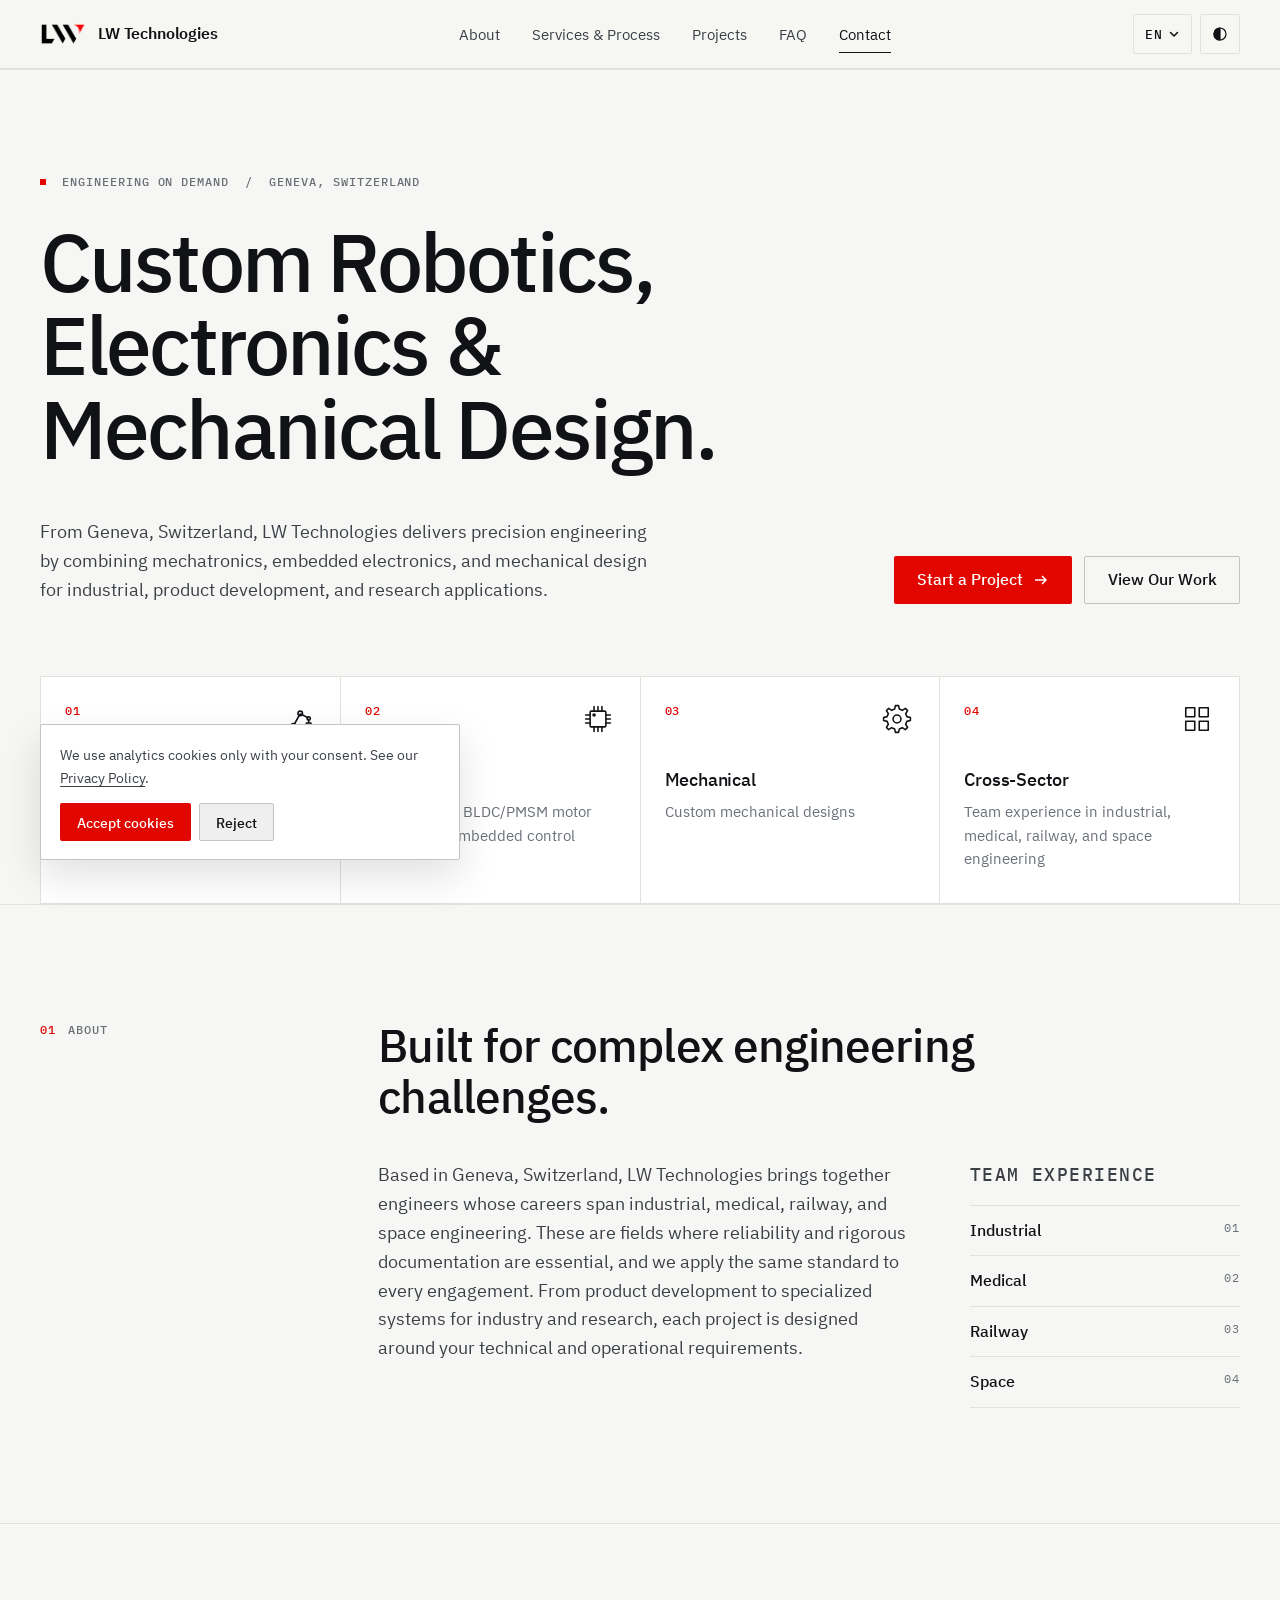
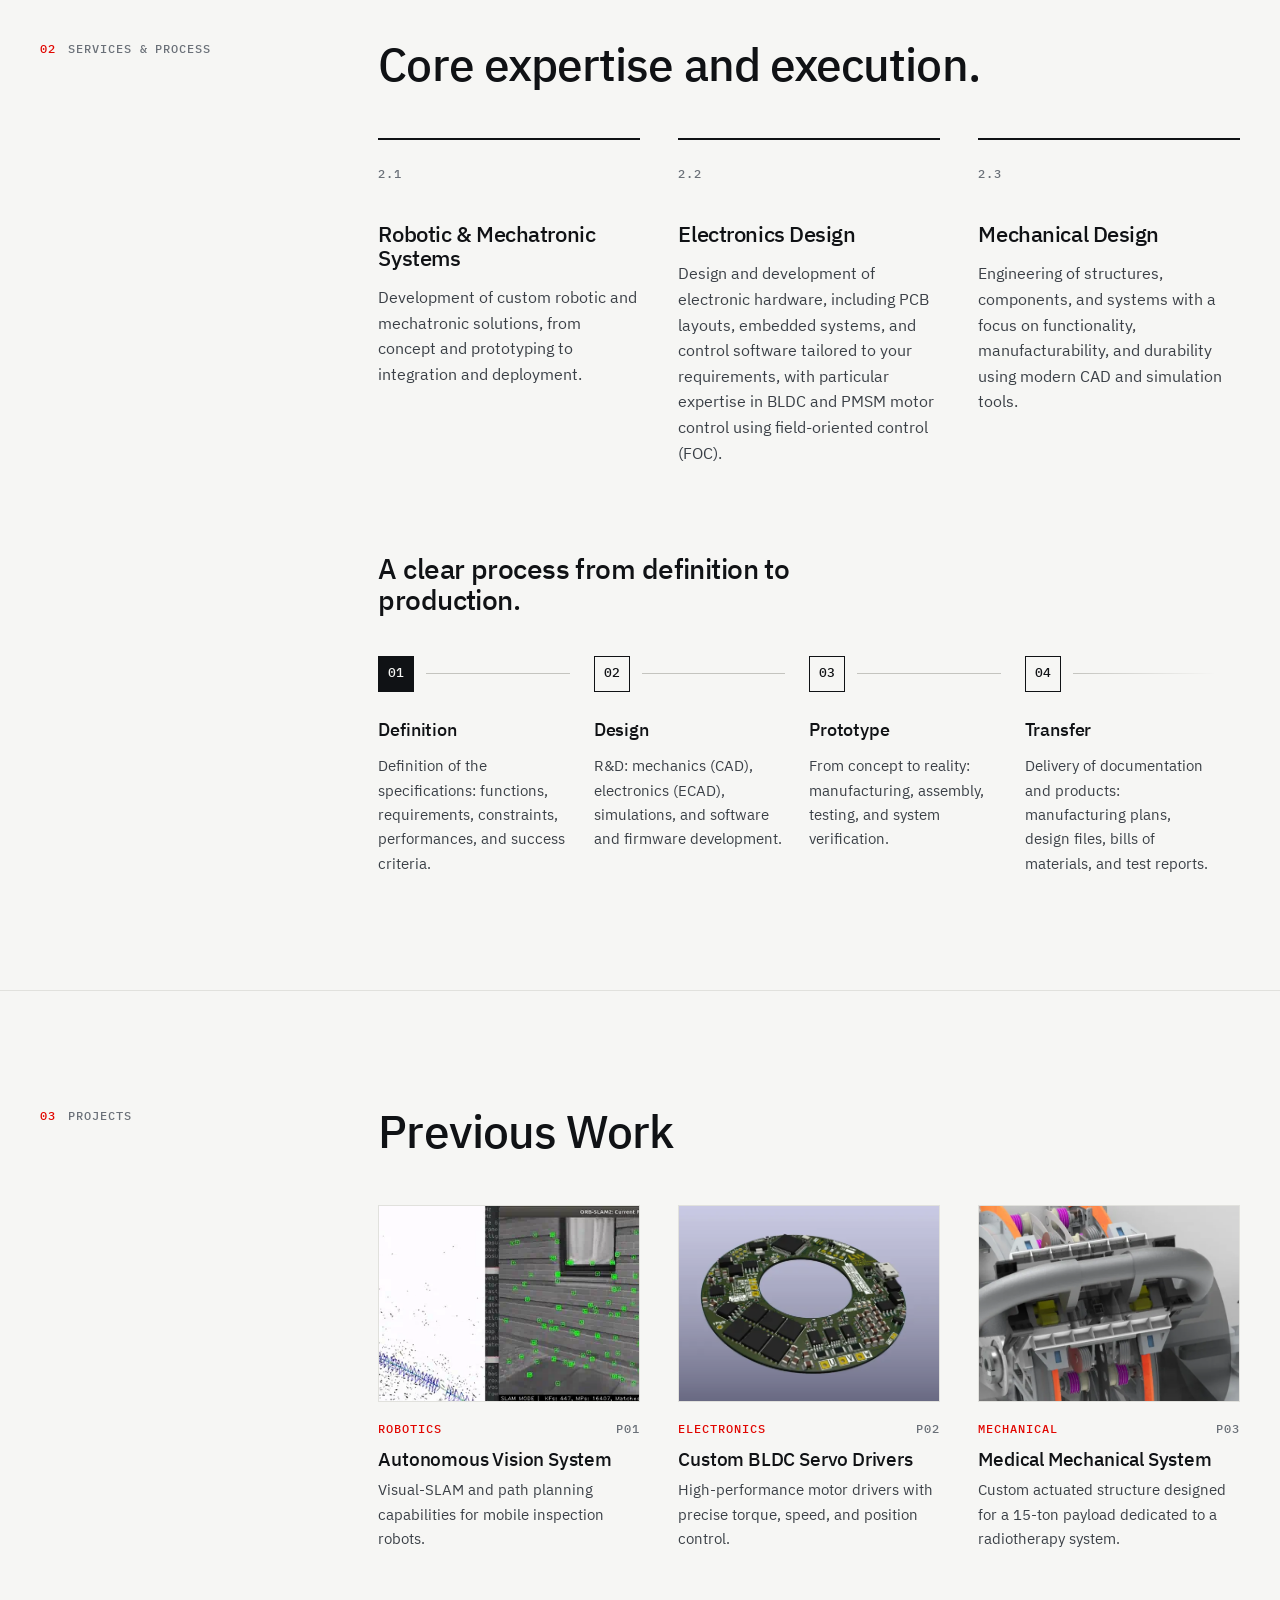
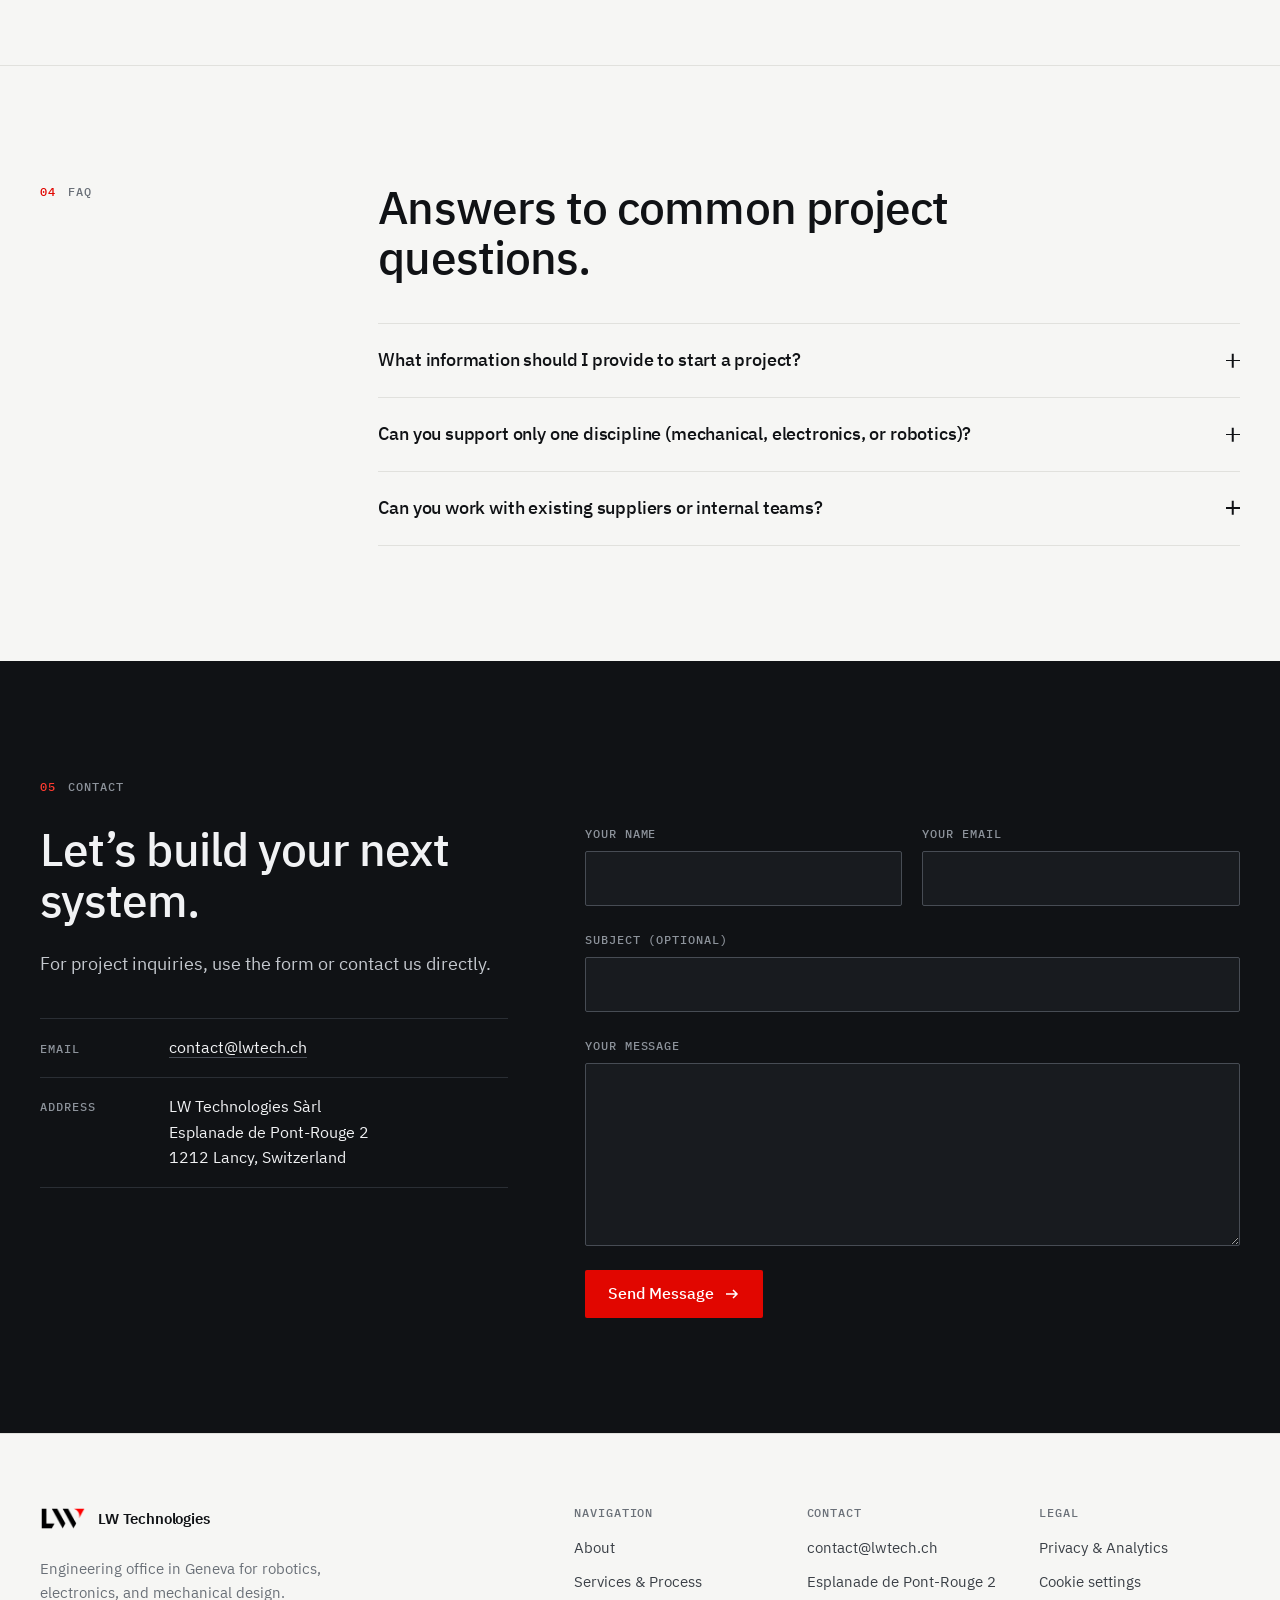
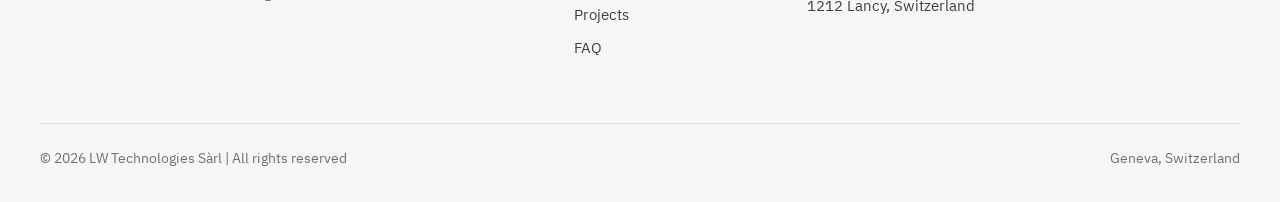
==== commit 6a26d63b: "Remove services diagram The illustration felt forced; services and process stand on their own. Remov" ====
--- a/index.html
+++ b/index.html
@@ -290,7 +290,7 @@
   </script>
   <link rel="preload" href="fonts/ibm-plex-sans-400.woff2" as="font" type="font/woff2" crossorigin />
   <link rel="preload" href="fonts/ibm-plex-sans-500.woff2" as="font" type="font/woff2" crossorigin />
-  <link rel="stylesheet" href="styles.css?v=20261013-5" />
+  <link rel="stylesheet" href="styles.css?v=20261013-6" />
 </head>
 <body>
   <!--
@@ -449,12 +449,6 @@
               <p data-i18n="service3Desc">Engineering of structures, components, and systems with a focus on functionality, manufacturability, and durability using modern CAD and simulation tools.</p>
             </article>
           </div>
-
-          <figure class="diagram" id="diagram">
-            <svg class="diagram-svg diagram-wide" viewBox="80 120 1380 640" xmlns="http://www.w3.org/2000/svg" aria-hidden="true" focusable="false"><rect width="0" height="0"><animate id="dgw-start" attributeName="x" from="0" to="0" dur="0.01s" begin="indefinite"/></rect><defs><pattern id="dgw-hatch" width="10" height="10" patternUnits="userSpaceOnUse" patternTransform="rotate(45)"><line x1="0" y1="0" x2="0" y2="10" class="hatch"/></pattern></defs><g><rect class="board" x="110" y="150" width="470" height="500" rx="14"/><circle class="pad-ring" cx="140" cy="180" r="15"/><circle class="hole" cx="140" cy="180" r="8"/><circle class="pad-ring" cx="550" cy="180" r="15"/><circle class="hole" cx="550" cy="180" r="8"/><circle class="pad-ring" cx="140" cy="620" r="15"/><circle class="hole" cx="140" cy="620" r="8"/><circle class="pad-ring" cx="550" cy="620" r="15"/><circle class="hole" cx="550" cy="620" r="8"/><path class="trace" d="M352 348 H370 V290 L382 278 H421"/><path class="trace" d="M352 356 H378 V298 L390 286 H421"/><path class="trace" d="M352 388 H421"/><path class="trace" d="M352 396 H421"/><path class="trace" d="M352 444 H378 V486 L390 498 H421"/><path class="trace" d="M352 452 H370 V494 L382 506 H421"/><path class="trace power" d="M489 294 H505 V356 L517 368 H565"/><path class="trace power" d="M489 396 H565"/><path class="trace power" d="M489 506 H505 V436 L517 424 H565"/><path class="trace" d="M198 372 H170 V330 L156 316 V250"/><path class="trace" d="M198 380 H162 V338 L140 316 V250"/><path class="trace" d="M198 420 H170 V470 L184 484 H210"/><path class="trace" d="M259 477 V500"/><path class="trace" d="M291 477 V500"/><path class="trace power" d="M180 578 H128"/><path class="trace power" d="M300 578 H360 V540 L380 520 H421"/><circle class="via" cx="156" cy="250" r="4.5"/><circle class="via" cx="140" cy="250" r="4.5"/><circle class="via" cx="210" cy="484" r="4.5"/><circle class="via" cx="128" cy="578" r="4.5"/><circle class="via" cx="421" cy="520" r="4.5"/><circle class="via" cx="440" cy="600" r="4.5"/><circle class="via" cx="470" cy="600" r="4.5"/><circle class="via" cx="500" cy="600" r="4.5"/><rect class="chip" x="210" y="335" width="130" height="130" rx="3"/><rect class="pin" x="340" y="346.5" width="12" height="3"/><rect class="pin" x="198" y="346.5" width="12" height="3"/><rect class="pin" x="221.5" y="323" width="3" height="12"/><rect class="pin" x="221.5" y="465" width="3" height="12"/><rect class="pin" x="340" y="354.5" width="12" height="3"/><rect class="pin" x="198" y="354.5" width="12" height="3"/><rect class="pin" x="229.5" y="323" width="3" height="12"/><rect class="pin" x="229.5" y="465" width="3" height="12"/><rect class="pin" x="340" y="362.5" width="12" height="3"/><rect class="pin" x="198" y="362.5" width="12" height="3"/><rect class="pin" x="237.5" y="323" width="3" height="12"/><rect class="pin" x="237.5" y="465" width="3" height="12"/><rect class="pin" x="340" y="370.5" width="12" height="3"/><rect class="pin" x="198" y="370.5" width="12" height="3"/><rect class="pin" x="245.5" y="323" width="3" height="12"/><rect class="pin" x="245.5" y="465" width="3" height="12"/><rect class="pin" x="340" y="378.5" width="12" height="3"/><rect class="pin" x="198" y="378.5" width="12" height="3"/><rect class="pin" x="253.5" y="323" width="3" height="12"/><rect class="pin" x="253.5" y="465" width="3" height="12"/><rect class="pin" x="340" y="386.5" width="12" height="3"/><rect class="pin" x="198" y="386.5" width="12" height="3"/><rect class="pin" x="261.5" y="323" width="3" height="12"/><rect class="pin" x="261.5" y="465" width="3" height="12"/><rect class="pin" x="340" y="394.5" width="12" height="3"/><rect class="pin" x="198" y="394.5" width="12" height="3"/><rect class="pin" x="269.5" y="323" width="3" height="12"/><rect class="pin" x="269.5" y="465" width="3" height="12"/><rect class="pin" x="340" y="402.5" width="12" height="3"/><rect class="pin" x="198" y="402.5" width="12" height="3"/><rect class="pin" x="277.5" y="323" width="3" height="12"/><rect class="pin" x="277.5" y="465" width="3" height="12"/><rect class="pin" x="340" y="410.5" width="12" height="3"/><rect class="pin" x="198" y="410.5" width="12" height="3"/><rect class="pin" x="285.5" y="323" width="3" height="12"/><rect class="pin" x="285.5" y="465" width="3" height="12"/><rect class="pin" x="340" y="418.5" width="12" height="3"/><rect class="pin" x="198" y="418.5" width="12" height="3"/><rect class="pin" x="293.5" y="323" width="3" height="12"/><rect class="pin" x="293.5" y="465" width="3" height="12"/><rect class="pin" x="340" y="426.5" width="12" height="3"/><rect class="pin" x="198" y="426.5" width="12" height="3"/><rect class="pin" x="301.5" y="323" width="3" height="12"/><rect class="pin" x="301.5" y="465" width="3" height="12"/><rect class="pin" x="340" y="434.5" width="12" height="3"/><rect class="pin" x="198" y="434.5" width="12" height="3"/><rect class="pin" x="309.5" y="323" width="3" height="12"/><rect class="pin" x="309.5" y="465" width="3" height="12"/><rect class="pin" x="340" y="442.5" width="12" height="3"/><rect class="pin" x="198" y="442.5" width="12" height="3"/><rect class="pin" x="317.5" y="323" width="3" height="12"/><rect class="pin" x="317.5" y="465" width="3" height="12"/><rect class="pin" x="340" y="450.5" width="12" height="3"/><rect class="pin" x="198" y="450.5" width="12" height="3"/><rect class="pin" x="325.5" y="323" width="3" height="12"/><rect class="pin" x="325.5" y="465" width="3" height="12"/><circle class="mark" cx="226" cy="351" r="4"/><text class="t-silk" x="275" y="405" text-anchor="middle">U1</text><rect class="smd-pad" x="229" y="290" width="6" height="10"/><rect class="smd-pad" x="237" y="290" width="6" height="10"/><rect class="smd-pad" x="255" y="290" width="6" height="10"/><rect class="smd-pad" x="263" y="290" width="6" height="10"/><rect class="smd-pad" x="281" y="290" width="6" height="10"/><rect class="smd-pad" x="289" y="290" width="6" height="10"/><rect class="smd-pad" x="307" y="290" width="6" height="10"/><rect class="smd-pad" x="315" y="290" width="6" height="10"/><rect class="part" x="255" y="500" width="40" height="18" rx="4"/><rect class="chip" x="427" y="270" width="56" height="40" rx="2"/><rect class="pin" x="421" y="276.5" width="6" height="3"/><rect class="pin" x="483" y="276.5" width="6" height="3"/><rect class="pin" x="421" y="284.5" width="6" height="3"/><rect class="pin" x="483" y="284.5" width="6" height="3"/><rect class="pin" x="421" y="292.5" width="6" height="3"/><rect class="pin" x="483" y="292.5" width="6" height="3"/><rect class="pin" x="421" y="300.5" width="6" height="3"/><rect class="pin" x="483" y="300.5" width="6" height="3"/><circle class="mark" cx="434" cy="277" r="2.5"/><text class="t-silk-sm" x="455" y="294.5" text-anchor="middle">U2</text><rect class="chip" x="427" y="380" width="56" height="40" rx="2"/><rect class="pin" x="421" y="386.5" width="6" height="3"/><rect class="pin" x="483" y="386.5" width="6" height="3"/><rect class="pin" x="421" y="394.5" width="6" height="3"/><rect class="pin" x="483" y="394.5" width="6" height="3"/><rect class="pin" x="421" y="402.5" width="6" height="3"/><rect class="pin" x="483" y="402.5" width="6" height="3"/><rect class="pin" x="421" y="410.5" width="6" height="3"/><rect class="pin" x="483" y="410.5" width="6" height="3"/><circle class="mark" cx="434" cy="387" r="2.5"/><text class="t-silk-sm" x="455" y="404.5" text-anchor="middle">U3</text><rect class="chip" x="427" y="490" width="56" height="40" rx="2"/><rect class="pin" x="421" y="496.5" width="6" height="3"/><rect class="pin" x="483" y="496.5" width="6" height="3"/><rect class="pin" x="421" y="504.5" width="6" height="3"/><rect class="pin" x="483" y="504.5" width="6" height="3"/><rect class="pin" x="421" y="512.5" width="6" height="3"/><rect class="pin" x="483" y="512.5" width="6" height="3"/><rect class="pin" x="421" y="520.5" width="6" height="3"/><rect class="pin" x="483" y="520.5" width="6" height="3"/><circle class="mark" cx="434" cy="497" r="2.5"/><text class="t-silk-sm" x="455" y="514.5" text-anchor="middle">U4</text><rect class="part" x="545" y="344" width="40" height="104" rx="3"/><circle class="pad-ring" cx="565" cy="368" r="8"/><circle class="hole" cx="565" cy="368" r="3.5"/><text class="tz" x="531" y="372.5" text-anchor="middle">U</text><circle class="pad-ring" cx="565" cy="396" r="8"/><circle class="hole" cx="565" cy="396" r="3.5"/><text class="tz" x="531" y="400.5" text-anchor="middle">V</text><circle class="pad-ring" cx="565" cy="424" r="8"/><circle class="hole" cx="565" cy="424" r="3.5"/><text class="tz" x="531" y="428.5" text-anchor="middle">W</text><rect class="part" x="150" y="552" width="52" height="52" rx="6"/><circle class="thin-fill" cx="176" cy="578" r="16"/><circle class="part" cx="262" cy="578" r="24"/><path class="thin" d="M246 562 A24 24 0 0 1 278 562"/><rect class="chip" x="322" y="556" width="40" height="30" rx="2"/><rect class="pin" x="328" y="586" width="6" height="10"/><rect class="pin" x="350" y="586" width="6" height="10"/><rect class="smd-pad" x="430" y="586" width="12" height="28"/><rect class="smd-pad" x="460" y="586" width="12" height="28"/><rect class="smd-pad" x="490" y="586" width="12" height="28"/><rect class="part" x="468" y="172" width="54" height="30" rx="2"/><circle class="ink-fill" cx="481" cy="181" r="3.2"/><circle class="ink-fill" cx="481" cy="193" r="3.2"/><circle class="ink-fill" cx="495" cy="181" r="3.2"/><circle class="ink-fill" cx="495" cy="193" r="3.2"/><circle class="ink-fill" cx="509" cy="181" r="3.2"/><circle class="ink-fill" cx="509" cy="193" r="3.2"/><path class="pulse" d="M352 348 H370 V290 L382 278 H421" pathLength="100" stroke-dasharray="4 200" stroke-dashoffset="4"><animate attributeName="stroke-dashoffset" from="4" to="-100" dur="1.1s" begin="dgw-start.begin+0.9s" fill="freeze"/></path><path class="pulse" d="M352 356 H378 V298 L390 286 H421" pathLength="100" stroke-dasharray="4 200" stroke-dashoffset="4"><animate attributeName="stroke-dashoffset" from="4" to="-100" dur="1.1s" begin="dgw-start.begin+1s" fill="freeze"/></path><path class="pulse" d="M352 388 H421" pathLength="100" stroke-dasharray="4 200" stroke-dashoffset="4"><animate attributeName="stroke-dashoffset" from="4" to="-100" dur="1.1s" begin="dgw-start.begin+1.1s" fill="freeze"/></path><path class="pulse" d="M352 396 H421" pathLength="100" stroke-dasharray="4 200" stroke-dashoffset="4"><animate attributeName="stroke-dashoffset" from="4" to="-100" dur="1.1s" begin="dgw-start.begin+1.1s" fill="freeze"/></path><path class="pulse" d="M352 444 H378 V486 L390 498 H421" pathLength="100" stroke-dasharray="4 200" stroke-dashoffset="4"><animate attributeName="stroke-dashoffset" from="4" to="-100" dur="1.1s" begin="dgw-start.begin+1.2s" fill="freeze"/></path><path class="pulse" d="M352 452 H370 V494 L382 506 H421" pathLength="100" stroke-dasharray="4 200" stroke-dashoffset="4"><animate attributeName="stroke-dashoffset" from="4" to="-100" dur="1.1s" begin="dgw-start.begin+1.3s" fill="freeze"/></path><path class="pulse pulse-power" d="M489 294 H505 V356 L517 368 H565" pathLength="100" stroke-dasharray="4 200" stroke-dashoffset="4"><animate attributeName="stroke-dashoffset" from="4" to="-100" dur="1.1s" begin="dgw-start.begin+1.5s" fill="freeze"/></path><path class="pulse pulse-power" d="M489 396 H565" pathLength="100" stroke-dasharray="4 200" stroke-dashoffset="4"><animate attributeName="stroke-dashoffset" from="4" to="-100" dur="1.1s" begin="dgw-start.begin+1.6s" fill="freeze"/></path><path class="pulse pulse-power" d="M489 506 H505 V436 L517 424 H565" pathLength="100" stroke-dasharray="4 200" stroke-dashoffset="4"><animate attributeName="stroke-dashoffset" from="4" to="-100" dur="1.1s" begin="dgw-start.begin+1.7s" fill="freeze"/></path></g><path class="flash" d="M610 187 H522"/><path class="pulse" d="M610 187 H522" pathLength="100" stroke-dasharray="4 200" stroke-dashoffset="4"><animate attributeName="stroke-dashoffset" from="4" to="-100" dur="0.8s" begin="dgw-start.begin+0.1s" fill="freeze"/></path><rect class="code-panel" x="610" y="128" width="400" height="209.6"/><rect class="code-head" x="610" y="128" width="400" height="38"/><text class="legend" x="625.3" y="153.1"><tspan class="legend-num">2.2</tspan><tspan dx="12" data-i18n="firmwareLabel">Firmware &amp; software</tspan></text><line class="thin" x1="647.4" y1="166" x2="647.4" y2="337.6"/><text class="code-num" x="637.2" y="192" text-anchor="end" style="font-size:13.6px">1</text><text class="code" x="659.3" y="192" style="font-size:17px" xml:space="preserve"><tspan class="code-kw">void</tspan><tspan class="code-text"> foc_step(void) {</tspan></text><text class="code-num" x="637.2" y="218" text-anchor="end" style="font-size:13.6px">2</text><text class="code" x="659.3" y="218" style="font-size:17px" xml:space="preserve"><tspan class="code-text">  i_ab = clarke(i_abc);</tspan></text><text class="code-num" x="637.2" y="244" text-anchor="end" style="font-size:13.6px">3</text><text class="code" x="659.3" y="244" style="font-size:17px" xml:space="preserve"><tspan class="code-text">  i_dq = park(i_ab, theta);</tspan></text><text class="code-num" x="637.2" y="270" text-anchor="end" style="font-size:13.6px">4</text><text class="code" x="659.3" y="270" style="font-size:17px" xml:space="preserve"><tspan class="code-text">  v_dq = pi(i_ref - i_dq);</tspan></text><text class="code-num" x="637.2" y="296" text-anchor="end" style="font-size:13.6px">5</text><text class="code" x="659.3" y="296" style="font-size:17px" xml:space="preserve"><tspan class="code-text">  pwm(svm(ipark(v_dq, theta)));</tspan></text><text class="code-num" x="637.2" y="322" text-anchor="end" style="font-size:13.6px">6</text><text class="code" x="659.3" y="322" style="font-size:17px" xml:space="preserve"><tspan class="code-text">}</tspan></text><path class="cable" d="M585 368 C720 368 745 497 863 497"/><path class="pulse pulse-power" d="M585 368 C720 368 745 497 863 497" pathLength="100" stroke-dasharray="4 200" stroke-dashoffset="4"><animate attributeName="stroke-dashoffset" from="4" to="-100" dur="1.1s" begin="dgw-start.begin+1.9s" fill="freeze"/></path><path class="cable" d="M585 396 C720 396 745 515 863 515"/><path class="pulse pulse-power" d="M585 396 C720 396 745 515 863 515" pathLength="100" stroke-dasharray="4 200" stroke-dashoffset="4"><animate attributeName="stroke-dashoffset" from="4" to="-100" dur="1.1s" begin="dgw-start.begin+2s" fill="freeze"/></path><path class="cable" d="M585 424 C720 424 745 533 863 533"/><path class="pulse pulse-power" d="M585 424 C720 424 745 533 863 533" pathLength="100" stroke-dasharray="4 200" stroke-dashoffset="4"><animate attributeName="stroke-dashoffset" from="4" to="-100" dur="1.1s" begin="dgw-start.begin+2.1s" fill="freeze"/></path><line class="ink" x1="860" y1="660" x2="1420" y2="660"/><rect x="860" y="660" width="560" height="22" fill="url(#dgw-hatch)"/><path class="part" d="M945 560 H1055 L1075 640 H925 Z"/><rect class="part" x="900" y="640" width="200" height="20"/><rect class="part" x="1318" y="620" width="44" height="40"/><line class="thin" x1="1318" y1="620" x2="1362" y2="660"/><line class="accent-dash" x1="1340" y1="486" x2="1340" y2="606"/><circle class="accent" cx="1340" cy="606" r="9"/><line class="accent" x1="1326" y1="606" x2="1354" y2="606"/><rect class="part" x="865.3" y="473.2" width="84" height="84" rx="6"/><circle class="hole" cx="939.8" cy="482.6" r="4"/><circle class="hole" cx="874.7" cy="482.6" r="4"/><circle class="hole" cx="874.7" cy="547.7" r="4"/><circle class="hole" cx="939.8" cy="547.7" r="4"/><g><animateTransform attributeName="transform" type="rotate" values="0 907.3 515.2;14 907.3 515.2;0 907.3 515.2" keyTimes="0;0.5;1" calcMode="spline" keySplines="0.45 0 0.55 1;0.45 0 0.55 1" dur="3.6s" begin="dgw-start.begin+2.5s" fill="freeze"/><path class="gear" d="M930.4 525.5 L942.6 527.2 L943.9 522.3 L932.5 517.8 L932.5 512.5 L943.9 508 L942.6 503.1 L930.4 504.8 L927.8 500.3 L935.4 490.6 L931.8 487 L922.2 494.7 L917.6 492 L919.4 479.8 L914.5 478.5 L909.9 490 L904.6 490 L900.1 478.5 L895.2 479.8 L897 492 L892.4 494.7 L882.7 487 L879.1 490.6 L886.8 500.3 L884.1 504.8 L872 503.1 L870.6 508 L882.1 512.5 L882.1 517.8 L870.6 522.3 L872 527.2 L884.1 525.5 L886.8 530 L879.1 539.7 L882.7 543.3 L892.4 535.6 L897 538.3 L895.2 550.5 L900.1 551.8 L904.6 540.3 L909.9 540.3 L914.5 551.8 L919.4 550.5 L917.6 538.3 L922.2 535.6 L931.8 543.3 L935.4 539.7 L927.8 530 Z"/><circle class="part" cx="907.3" cy="515.2" r="10"/><circle class="ink-fill" cx="907.3" cy="515.2" r="3"/></g><line class="cl" x1="853.3" y1="515.2" x2="961.3" y2="515.2"/><line class="cl" x1="907.3" y1="461.2" x2="907.3" y2="569.2"/><g><animateTransform attributeName="transform" type="rotate" values="0 1000 540;-7 1000 540;0 1000 540" keyTimes="0;0.5;1" calcMode="spline" keySplines="0.45 0 0.55 1;0.45 0 0.55 1" dur="3.6s" begin="dgw-start.begin+2.5s" fill="freeze"/><path class="gear" d="M943.9 528.1 L931.6 528.6 L931 533.3 L942.7 537 L942.7 543 L931 546.7 L931.6 551.4 L943.9 551.9 L945.5 557.7 L935.1 564.3 L936.9 568.7 L948.9 566 L951.9 571.2 L943.6 580.3 L946.5 584.1 L957.4 578.4 L961.6 582.6 L955.9 593.5 L959.7 596.4 L968.8 588.1 L974 591.1 L971.3 603.1 L975.7 604.9 L982.3 594.5 L988.1 596.1 L988.6 608.4 L993.3 609 L997 597.3 L1003 597.3 L1006.7 609 L1011.4 608.4 L1011.9 596.1 L1017.7 594.5 L1024.3 604.9 L1028.7 603.1 L1026 591.1 L1031.2 588.1 L1040.3 596.4 L1044.1 593.5 L1038.4 582.6 L1042.6 578.4 L1053.5 584.1 L1056.4 580.3 L1048.1 571.2 L1051.1 566 L1063.1 568.7 L1064.9 564.3 L1054.5 557.7 L1056.1 551.9 L1068.4 551.4 L1069 546.7 L1057.3 543 L1057.3 537 L1069 533.3 L1068.4 528.6 L1056.1 528.1 L1054.5 522.3 L1064.9 515.7 L1063.1 511.3 L1051.1 514 L1048.1 508.8 L1056.4 499.7 L1053.5 495.9 L1042.6 501.6 L1038.4 497.4 L1044.1 486.5 L1040.3 483.6 L1031.2 491.9 L1026 488.9 L1028.7 476.9 L1024.3 475.1 L1017.7 485.5 L1011.9 483.9 L1011.4 471.6 L1006.7 471 L1003 482.7 L997 482.7 L993.3 471 L988.6 471.6 L988.1 483.9 L982.3 485.5 L975.7 475.1 L971.3 476.9 L974 488.9 L968.8 491.9 L959.7 483.6 L955.9 486.5 L961.6 497.4 L957.4 501.6 L946.5 495.9 L943.6 499.7 L951.9 508.8 L948.9 514 L936.9 511.3 L935.1 515.7 L945.5 522.3 Z"/><path class="link" d="M1031.3 564.9 L1203.5 348.7 A30 30 0 0 0 1157.9 309.7 L970.6 512.9 A40 40 0 1 0 1031.3 564.9 Z"/><path class="thin" d="M1069.2 477.7 L1134.6 396.8 A9 9 0 0 0 1120.9 385.1 L1051 462.1 A12 12 0 1 0 1069.2 477.7 Z"/><circle class="part" cx="1000" cy="540" r="30"/><circle class="hole" cx="1000" cy="519" r="3"/><circle class="hole" cx="981.8" cy="529.5" r="3"/><circle class="hole" cx="981.8" cy="550.5" r="3"/><circle class="hole" cx="1000" cy="561" r="3"/><circle class="hole" cx="1018.2" cy="550.5" r="3"/><circle class="hole" cx="1018.2" cy="529.5" r="3"/><circle class="part" cx="1000" cy="540" r="9"/><g><animateTransform attributeName="transform" type="rotate" values="0 1180 330;16 1180 330;0 1180 330" keyTimes="0;0.5;1" calcMode="spline" keySplines="0.45 0 0.55 1;0.45 0 0.55 1" dur="3.6s" begin="dgw-start.begin+2.5s" fill="freeze"/><path class="link" d="M1172 354.7 L1334.5 407.1 A18 18 0 0 0 1347.1 373.5 L1190.3 306.1 A26 26 0 1 0 1172 354.7 Z"/><circle class="part" cx="1180" cy="330" r="22"/><circle class="hole" cx="1190.6" cy="319.4" r="2.5"/><circle class="hole" cx="1169.4" cy="319.4" r="2.5"/><circle class="hole" cx="1169.4" cy="340.6" r="2.5"/><circle class="hole" cx="1190.6" cy="340.6" r="2.5"/><circle class="part" cx="1180" cy="330" r="6"/><line class="cl" x1="1140" y1="330" x2="1220" y2="330"/><line class="cl" x1="1180" y1="290" x2="1180" y2="370"/><circle class="part" cx="1340" cy="390" r="16"/><circle class="ink-fill" cx="1340" cy="390" r="5"/><rect class="part" x="1314" y="408" width="52" height="14" rx="2"/><path class="part" d="M1318 422 v40 h8 v-10 h-2 v-30 Z"/><path class="part" d="M1362 422 v40 h-8 v-10 h2 v-30 Z"/></g></g><line class="cl" x1="916" y1="540" x2="1084" y2="540"/><line class="cl" x1="1000" y1="456" x2="1000" y2="624"/><line class="legend-rule" x1="110" y1="712" x2="580" y2="712"/><line class="legend-rule" x1="110" y1="712" x2="110" y2="704"/><line class="legend-rule" x1="580" y1="712" x2="580" y2="704"/><text class="legend" x="110" y="738"><tspan class="legend-num">2.2</tspan><tspan dx="12" data-i18n="stat2Title">Electronics</tspan></text><line class="legend-rule" x1="866" y1="712" x2="1100" y2="712"/><line class="legend-rule" x1="866" y1="712" x2="866" y2="704"/><line class="legend-rule" x1="1100" y1="712" x2="1100" y2="704"/><text class="legend" x="866" y="738"><tspan class="legend-num">2.3</tspan><tspan dx="12" data-i18n="stat3Title">Mechanical</tspan></text><line class="legend-rule" x1="1150" y1="712" x2="1420" y2="712"/><line class="legend-rule" x1="1150" y1="712" x2="1150" y2="704"/><line class="legend-rule" x1="1420" y1="712" x2="1420" y2="704"/><text class="legend" x="1150" y="738"><tspan class="legend-num">2.1</tspan><tspan dx="12" data-i18n="stat1Title">Robotics</tspan></text></svg>
-            <svg class="diagram-svg diagram-tall" viewBox="20 20 690 1440" xmlns="http://www.w3.org/2000/svg" aria-hidden="true" focusable="false"><rect width="0" height="0"><animate id="dgt-start" attributeName="x" from="0" to="0" dur="0.01s" begin="indefinite"/></rect><defs><pattern id="dgt-hatch" width="10" height="10" patternUnits="userSpaceOnUse" patternTransform="rotate(45)"><line x1="0" y1="0" x2="0" y2="10" class="hatch"/></pattern></defs><g transform="translate(-60 220)"><rect class="board" x="110" y="150" width="470" height="500" rx="14"/><circle class="pad-ring" cx="140" cy="180" r="15"/><circle class="hole" cx="140" cy="180" r="8"/><circle class="pad-ring" cx="550" cy="180" r="15"/><circle class="hole" cx="550" cy="180" r="8"/><circle class="pad-ring" cx="140" cy="620" r="15"/><circle class="hole" cx="140" cy="620" r="8"/><circle class="pad-ring" cx="550" cy="620" r="15"/><circle class="hole" cx="550" cy="620" r="8"/><path class="trace" d="M352 348 H370 V290 L382 278 H421"/><path class="trace" d="M352 356 H378 V298 L390 286 H421"/><path class="trace" d="M352 388 H421"/><path class="trace" d="M352 396 H421"/><path class="trace" d="M352 444 H378 V486 L390 498 H421"/><path class="trace" d="M352 452 H370 V494 L382 506 H421"/><path class="trace power" d="M489 294 H505 V356 L517 368 H565"/><path class="trace power" d="M489 396 H565"/><path class="trace power" d="M489 506 H505 V436 L517 424 H565"/><path class="trace" d="M198 372 H170 V330 L156 316 V250"/><path class="trace" d="M198 380 H162 V338 L140 316 V250"/><path class="trace" d="M198 420 H170 V470 L184 484 H210"/><path class="trace" d="M259 477 V500"/><path class="trace" d="M291 477 V500"/><path class="trace power" d="M180 578 H128"/><path class="trace power" d="M300 578 H360 V540 L380 520 H421"/><circle class="via" cx="156" cy="250" r="4.5"/><circle class="via" cx="140" cy="250" r="4.5"/><circle class="via" cx="210" cy="484" r="4.5"/><circle class="via" cx="128" cy="578" r="4.5"/><circle class="via" cx="421" cy="520" r="4.5"/><circle class="via" cx="440" cy="600" r="4.5"/><circle class="via" cx="470" cy="600" r="4.5"/><circle class="via" cx="500" cy="600" r="4.5"/><rect class="chip" x="210" y="335" width="130" height="130" rx="3"/><rect class="pin" x="340" y="346.5" width="12" height="3"/><rect class="pin" x="198" y="346.5" width="12" height="3"/><rect class="pin" x="221.5" y="323" width="3" height="12"/><rect class="pin" x="221.5" y="465" width="3" height="12"/><rect class="pin" x="340" y="354.5" width="12" height="3"/><rect class="pin" x="198" y="354.5" width="12" height="3"/><rect class="pin" x="229.5" y="323" width="3" height="12"/><rect class="pin" x="229.5" y="465" width="3" height="12"/><rect class="pin" x="340" y="362.5" width="12" height="3"/><rect class="pin" x="198" y="362.5" width="12" height="3"/><rect class="pin" x="237.5" y="323" width="3" height="12"/><rect class="pin" x="237.5" y="465" width="3" height="12"/><rect class="pin" x="340" y="370.5" width="12" height="3"/><rect class="pin" x="198" y="370.5" width="12" height="3"/><rect class="pin" x="245.5" y="323" width="3" height="12"/><rect class="pin" x="245.5" y="465" width="3" height="12"/><rect class="pin" x="340" y="378.5" width="12" height="3"/><rect class="pin" x="198" y="378.5" width="12" height="3"/><rect class="pin" x="253.5" y="323" width="3" height="12"/><rect class="pin" x="253.5" y="465" width="3" height="12"/><rect class="pin" x="340" y="386.5" width="12" height="3"/><rect class="pin" x="198" y="386.5" width="12" height="3"/><rect class="pin" x="261.5" y="323" width="3" height="12"/><rect class="pin" x="261.5" y="465" width="3" height="12"/><rect class="pin" x="340" y="394.5" width="12" height="3"/><rect class="pin" x="198" y="394.5" width="12" height="3"/><rect class="pin" x="269.5" y="323" width="3" height="12"/><rect class="pin" x="269.5" y="465" width="3" height="12"/><rect class="pin" x="340" y="402.5" width="12" height="3"/><rect class="pin" x="198" y="402.5" width="12" height="3"/><rect class="pin" x="277.5" y="323" width="3" height="12"/><rect class="pin" x="277.5" y="465" width="3" height="12"/><rect class="pin" x="340" y="410.5" width="12" height="3"/><rect class="pin" x="198" y="410.5" width="12" height="3"/><rect class="pin" x="285.5" y="323" width="3" height="12"/><rect class="pin" x="285.5" y="465" width="3" height="12"/><rect class="pin" x="340" y="418.5" width="12" height="3"/><rect class="pin" x="198" y="418.5" width="12" height="3"/><rect class="pin" x="293.5" y="323" width="3" height="12"/><rect class="pin" x="293.5" y="465" width="3" height="12"/><rect class="pin" x="340" y="426.5" width="12" height="3"/><rect class="pin" x="198" y="426.5" width="12" height="3"/><rect class="pin" x="301.5" y="323" width="3" height="12"/><rect class="pin" x="301.5" y="465" width="3" height="12"/><rect class="pin" x="340" y="434.5" width="12" height="3"/><rect class="pin" x="198" y="434.5" width="12" height="3"/><rect class="pin" x="309.5" y="323" width="3" height="12"/><rect class="pin" x="309.5" y="465" width="3" height="12"/><rect class="pin" x="340" y="442.5" width="12" height="3"/><rect class="pin" x="198" y="442.5" width="12" height="3"/><rect class="pin" x="317.5" y="323" width="3" height="12"/><rect class="pin" x="317.5" y="465" width="3" height="12"/><rect class="pin" x="340" y="450.5" width="12" height="3"/><rect class="pin" x="198" y="450.5" width="12" height="3"/><rect class="pin" x="325.5" y="323" width="3" height="12"/><rect class="pin" x="325.5" y="465" width="3" height="12"/><circle class="mark" cx="226" cy="351" r="4"/><text class="t-silk" x="275" y="405" text-anchor="middle">U1</text><rect class="smd-pad" x="229" y="290" width="6" height="10"/><rect class="smd-pad" x="237" y="290" width="6" height="10"/><rect class="smd-pad" x="255" y="290" width="6" height="10"/><rect class="smd-pad" x="263" y="290" width="6" height="10"/><rect class="smd-pad" x="281" y="290" width="6" height="10"/><rect class="smd-pad" x="289" y="290" width="6" height="10"/><rect class="smd-pad" x="307" y="290" width="6" height="10"/><rect class="smd-pad" x="315" y="290" width="6" height="10"/><rect class="part" x="255" y="500" width="40" height="18" rx="4"/><rect class="chip" x="427" y="270" width="56" height="40" rx="2"/><rect class="pin" x="421" y="276.5" width="6" height="3"/><rect class="pin" x="483" y="276.5" width="6" height="3"/><rect class="pin" x="421" y="284.5" width="6" height="3"/><rect class="pin" x="483" y="284.5" width="6" height="3"/><rect class="pin" x="421" y="292.5" width="6" height="3"/><rect class="pin" x="483" y="292.5" width="6" height="3"/><rect class="pin" x="421" y="300.5" width="6" height="3"/><rect class="pin" x="483" y="300.5" width="6" height="3"/><circle class="mark" cx="434" cy="277" r="2.5"/><text class="t-silk-sm" x="455" y="294.5" text-anchor="middle">U2</text><rect class="chip" x="427" y="380" width="56" height="40" rx="2"/><rect class="pin" x="421" y="386.5" width="6" height="3"/><rect class="pin" x="483" y="386.5" width="6" height="3"/><rect class="pin" x="421" y="394.5" width="6" height="3"/><rect class="pin" x="483" y="394.5" width="6" height="3"/><rect class="pin" x="421" y="402.5" width="6" height="3"/><rect class="pin" x="483" y="402.5" width="6" height="3"/><rect class="pin" x="421" y="410.5" width="6" height="3"/><rect class="pin" x="483" y="410.5" width="6" height="3"/><circle class="mark" cx="434" cy="387" r="2.5"/><text class="t-silk-sm" x="455" y="404.5" text-anchor="middle">U3</text><rect class="chip" x="427" y="490" width="56" height="40" rx="2"/><rect class="pin" x="421" y="496.5" width="6" height="3"/><rect class="pin" x="483" y="496.5" width="6" height="3"/><rect class="pin" x="421" y="504.5" width="6" height="3"/><rect class="pin" x="483" y="504.5" width="6" height="3"/><rect class="pin" x="421" y="512.5" width="6" height="3"/><rect class="pin" x="483" y="512.5" width="6" height="3"/><rect class="pin" x="421" y="520.5" width="6" height="3"/><rect class="pin" x="483" y="520.5" width="6" height="3"/><circle class="mark" cx="434" cy="497" r="2.5"/><text class="t-silk-sm" x="455" y="514.5" text-anchor="middle">U4</text><rect class="part" x="545" y="344" width="40" height="104" rx="3"/><circle class="pad-ring" cx="565" cy="368" r="8"/><circle class="hole" cx="565" cy="368" r="3.5"/><text class="tz" x="531" y="372.5" text-anchor="middle">U</text><circle class="pad-ring" cx="565" cy="396" r="8"/><circle class="hole" cx="565" cy="396" r="3.5"/><text class="tz" x="531" y="400.5" text-anchor="middle">V</text><circle class="pad-ring" cx="565" cy="424" r="8"/><circle class="hole" cx="565" cy="424" r="3.5"/><text class="tz" x="531" y="428.5" text-anchor="middle">W</text><rect class="part" x="150" y="552" width="52" height="52" rx="6"/><circle class="thin-fill" cx="176" cy="578" r="16"/><circle class="part" cx="262" cy="578" r="24"/><path class="thin" d="M246 562 A24 24 0 0 1 278 562"/><rect class="chip" x="322" y="556" width="40" height="30" rx="2"/><rect class="pin" x="328" y="586" width="6" height="10"/><rect class="pin" x="350" y="586" width="6" height="10"/><rect class="smd-pad" x="430" y="586" width="12" height="28"/><rect class="smd-pad" x="460" y="586" width="12" height="28"/><rect class="smd-pad" x="490" y="586" width="12" height="28"/><rect class="part" x="468" y="172" width="54" height="30" rx="2"/><circle class="ink-fill" cx="481" cy="181" r="3.2"/><circle class="ink-fill" cx="481" cy="193" r="3.2"/><circle class="ink-fill" cx="495" cy="181" r="3.2"/><circle class="ink-fill" cx="495" cy="193" r="3.2"/><circle class="ink-fill" cx="509" cy="181" r="3.2"/><circle class="ink-fill" cx="509" cy="193" r="3.2"/><path class="pulse" d="M352 348 H370 V290 L382 278 H421" pathLength="100" stroke-dasharray="4 200" stroke-dashoffset="4"><animate attributeName="stroke-dashoffset" from="4" to="-100" dur="1.1s" begin="dgt-start.begin+0.9s" fill="freeze"/></path><path class="pulse" d="M352 356 H378 V298 L390 286 H421" pathLength="100" stroke-dasharray="4 200" stroke-dashoffset="4"><animate attributeName="stroke-dashoffset" from="4" to="-100" dur="1.1s" begin="dgt-start.begin+1s" fill="freeze"/></path><path class="pulse" d="M352 388 H421" pathLength="100" stroke-dasharray="4 200" stroke-dashoffset="4"><animate attributeName="stroke-dashoffset" from="4" to="-100" dur="1.1s" begin="dgt-start.begin+1.1s" fill="freeze"/></path><path class="pulse" d="M352 396 H421" pathLength="100" stroke-dasharray="4 200" stroke-dashoffset="4"><animate attributeName="stroke-dashoffset" from="4" to="-100" dur="1.1s" begin="dgt-start.begin+1.1s" fill="freeze"/></path><path class="pulse" d="M352 444 H378 V486 L390 498 H421" pathLength="100" stroke-dasharray="4 200" stroke-dashoffset="4"><animate attributeName="stroke-dashoffset" from="4" to="-100" dur="1.1s" begin="dgt-start.begin+1.2s" fill="freeze"/></path><path class="pulse" d="M352 452 H370 V494 L382 506 H421" pathLength="100" stroke-dasharray="4 200" stroke-dashoffset="4"><animate attributeName="stroke-dashoffset" from="4" to="-100" dur="1.1s" begin="dgt-start.begin+1.3s" fill="freeze"/></path><path class="pulse pulse-power" d="M489 294 H505 V356 L517 368 H565" pathLength="100" stroke-dasharray="4 200" stroke-dashoffset="4"><animate attributeName="stroke-dashoffset" from="4" to="-100" dur="1.1s" begin="dgt-start.begin+1.5s" fill="freeze"/></path><path class="pulse pulse-power" d="M489 396 H565" pathLength="100" stroke-dasharray="4 200" stroke-dashoffset="4"><animate attributeName="stroke-dashoffset" from="4" to="-100" dur="1.1s" begin="dgt-start.begin+1.6s" fill="freeze"/></path><path class="pulse pulse-power" d="M489 506 H505 V436 L517 424 H565" pathLength="100" stroke-dasharray="4 200" stroke-dashoffset="4"><animate attributeName="stroke-dashoffset" from="4" to="-100" dur="1.1s" begin="dgt-start.begin+1.7s" fill="freeze"/></path></g><rect class="code-panel" x="50" y="40" width="470" height="248"/><rect class="code-head" x="50" y="40" width="470" height="50"/><text class="legend" x="68" y="73"><tspan class="legend-num">2.2</tspan><tspan dx="12" data-i18n="firmwareLabel">Firmware &amp; software</tspan></text><line class="thin" x1="94" y1="90" x2="94" y2="288"/><text class="code-num" x="82" y="120" text-anchor="end" style="font-size:16px">1</text><text class="code" x="108" y="120" style="font-size:20px" xml:space="preserve"><tspan class="code-kw">void</tspan><tspan class="code-text"> foc_step(void) {</tspan></text><text class="code-num" x="82" y="150" text-anchor="end" style="font-size:16px">2</text><text class="code" x="108" y="150" style="font-size:20px" xml:space="preserve"><tspan class="code-text">  i_ab = clarke(i_abc);</tspan></text><text class="code-num" x="82" y="180" text-anchor="end" style="font-size:16px">3</text><text class="code" x="108" y="180" style="font-size:20px" xml:space="preserve"><tspan class="code-text">  i_dq = park(i_ab, theta);</tspan></text><text class="code-num" x="82" y="210" text-anchor="end" style="font-size:16px">4</text><text class="code" x="108" y="210" style="font-size:20px" xml:space="preserve"><tspan class="code-text">  v_dq = pi(i_ref - i_dq);</tspan></text><text class="code-num" x="82" y="240" text-anchor="end" style="font-size:16px">5</text><text class="code" x="108" y="240" style="font-size:20px" xml:space="preserve"><tspan class="code-text">  pwm(svm(ipark(v_dq, theta)));</tspan></text><text class="code-num" x="82" y="270" text-anchor="end" style="font-size:16px">6</text><text class="code" x="108" y="270" style="font-size:20px" xml:space="preserve"><tspan class="code-text">}</tspan></text><path class="flash" d="M435 288 V392"/><path class="pulse" d="M435 288 V392" pathLength="100" stroke-dasharray="4 200" stroke-dashoffset="4"><animate attributeName="stroke-dashoffset" from="4" to="-100" dur="0.8s" begin="dgt-start.begin+0.1s" fill="freeze"/></path><path class="cable" d="M525 588 H618 Q640 588 640 610 V916 Q640 938 618 938 H163.3 Q141.3 938 141.3 960 V1173.2"/><path class="pulse pulse-power" d="M525 588 H618 Q640 588 640 610 V916 Q640 938 618 938 H163.3 Q141.3 938 141.3 960 V1173.2" pathLength="100" stroke-dasharray="4 200" stroke-dashoffset="4"><animate attributeName="stroke-dashoffset" from="4" to="-100" dur="1.1s" begin="dgt-start.begin+1.9s" fill="freeze"/></path><path class="cable" d="M525 616 H604 Q626 616 626 638 V902 Q626 924 604 924 H149.3 Q127.3 924 127.3 946 V1173.2"/><path class="pulse pulse-power" d="M525 616 H604 Q626 616 626 638 V902 Q626 924 604 924 H149.3 Q127.3 924 127.3 946 V1173.2" pathLength="100" stroke-dasharray="4 200" stroke-dashoffset="4"><animate attributeName="stroke-dashoffset" from="4" to="-100" dur="1.1s" begin="dgt-start.begin+2s" fill="freeze"/></path><path class="cable" d="M525 644 H590 Q612 644 612 666 V888 Q612 910 590 910 H135.3 Q113.3 910 113.3 932 V1173.2"/><path class="pulse pulse-power" d="M525 644 H590 Q612 644 612 666 V888 Q612 910 590 910 H135.3 Q113.3 910 113.3 932 V1173.2" pathLength="100" stroke-dasharray="4 200" stroke-dashoffset="4"><animate attributeName="stroke-dashoffset" from="4" to="-100" dur="1.1s" begin="dgt-start.begin+2.1s" fill="freeze"/></path><g transform="translate(-780 700)"><line class="ink" x1="860" y1="660" x2="1420" y2="660"/><rect x="860" y="660" width="560" height="22" fill="url(#dgt-hatch)"/><path class="part" d="M945 560 H1055 L1075 640 H925 Z"/><rect class="part" x="900" y="640" width="200" height="20"/><rect class="part" x="1318" y="620" width="44" height="40"/><line class="thin" x1="1318" y1="620" x2="1362" y2="660"/><line class="accent-dash" x1="1340" y1="486" x2="1340" y2="606"/><circle class="accent" cx="1340" cy="606" r="9"/><line class="accent" x1="1326" y1="606" x2="1354" y2="606"/><rect class="part" x="865.3" y="473.2" width="84" height="84" rx="6"/><circle class="hole" cx="939.8" cy="482.6" r="4"/><circle class="hole" cx="874.7" cy="482.6" r="4"/><circle class="hole" cx="874.7" cy="547.7" r="4"/><circle class="hole" cx="939.8" cy="547.7" r="4"/><g><animateTransform attributeName="transform" type="rotate" values="0 907.3 515.2;14 907.3 515.2;0 907.3 515.2" keyTimes="0;0.5;1" calcMode="spline" keySplines="0.45 0 0.55 1;0.45 0 0.55 1" dur="3.6s" begin="dgt-start.begin+2.5s" fill="freeze"/><path class="gear" d="M930.4 525.5 L942.6 527.2 L943.9 522.3 L932.5 517.8 L932.5 512.5 L943.9 508 L942.6 503.1 L930.4 504.8 L927.8 500.3 L935.4 490.6 L931.8 487 L922.2 494.7 L917.6 492 L919.4 479.8 L914.5 478.5 L909.9 490 L904.6 490 L900.1 478.5 L895.2 479.8 L897 492 L892.4 494.7 L882.7 487 L879.1 490.6 L886.8 500.3 L884.1 504.8 L872 503.1 L870.6 508 L882.1 512.5 L882.1 517.8 L870.6 522.3 L872 527.2 L884.1 525.5 L886.8 530 L879.1 539.7 L882.7 543.3 L892.4 535.6 L897 538.3 L895.2 550.5 L900.1 551.8 L904.6 540.3 L909.9 540.3 L914.5 551.8 L919.4 550.5 L917.6 538.3 L922.2 535.6 L931.8 543.3 L935.4 539.7 L927.8 530 Z"/><circle class="part" cx="907.3" cy="515.2" r="10"/><circle class="ink-fill" cx="907.3" cy="515.2" r="3"/></g><line class="cl" x1="853.3" y1="515.2" x2="961.3" y2="515.2"/><line class="cl" x1="907.3" y1="461.2" x2="907.3" y2="569.2"/><g><animateTransform attributeName="transform" type="rotate" values="0 1000 540;-7 1000 540;0 1000 540" keyTimes="0;0.5;1" calcMode="spline" keySplines="0.45 0 0.55 1;0.45 0 0.55 1" dur="3.6s" begin="dgt-start.begin+2.5s" fill="freeze"/><path class="gear" d="M943.9 528.1 L931.6 528.6 L931 533.3 L942.7 537 L942.7 543 L931 546.7 L931.6 551.4 L943.9 551.9 L945.5 557.7 L935.1 564.3 L936.9 568.7 L948.9 566 L951.9 571.2 L943.6 580.3 L946.5 584.1 L957.4 578.4 L961.6 582.6 L955.9 593.5 L959.7 596.4 L968.8 588.1 L974 591.1 L971.3 603.1 L975.7 604.9 L982.3 594.5 L988.1 596.1 L988.6 608.4 L993.3 609 L997 597.3 L1003 597.3 L1006.7 609 L1011.4 608.4 L1011.9 596.1 L1017.7 594.5 L1024.3 604.9 L1028.7 603.1 L1026 591.1 L1031.2 588.1 L1040.3 596.4 L1044.1 593.5 L1038.4 582.6 L1042.6 578.4 L1053.5 584.1 L1056.4 580.3 L1048.1 571.2 L1051.1 566 L1063.1 568.7 L1064.9 564.3 L1054.5 557.7 L1056.1 551.9 L1068.4 551.4 L1069 546.7 L1057.3 543 L1057.3 537 L1069 533.3 L1068.4 528.6 L1056.1 528.1 L1054.5 522.3 L1064.9 515.7 L1063.1 511.3 L1051.1 514 L1048.1 508.8 L1056.4 499.7 L1053.5 495.9 L1042.6 501.6 L1038.4 497.4 L1044.1 486.5 L1040.3 483.6 L1031.2 491.9 L1026 488.9 L1028.7 476.9 L1024.3 475.1 L1017.7 485.5 L1011.9 483.9 L1011.4 471.6 L1006.7 471 L1003 482.7 L997 482.7 L993.3 471 L988.6 471.6 L988.1 483.9 L982.3 485.5 L975.7 475.1 L971.3 476.9 L974 488.9 L968.8 491.9 L959.7 483.6 L955.9 486.5 L961.6 497.4 L957.4 501.6 L946.5 495.9 L943.6 499.7 L951.9 508.8 L948.9 514 L936.9 511.3 L935.1 515.7 L945.5 522.3 Z"/><path class="link" d="M1031.3 564.9 L1203.5 348.7 A30 30 0 0 0 1157.9 309.7 L970.6 512.9 A40 40 0 1 0 1031.3 564.9 Z"/><path class="thin" d="M1069.2 477.7 L1134.6 396.8 A9 9 0 0 0 1120.9 385.1 L1051 462.1 A12 12 0 1 0 1069.2 477.7 Z"/><circle class="part" cx="1000" cy="540" r="30"/><circle class="hole" cx="1000" cy="519" r="3"/><circle class="hole" cx="981.8" cy="529.5" r="3"/><circle class="hole" cx="981.8" cy="550.5" r="3"/><circle class="hole" cx="1000" cy="561" r="3"/><circle class="hole" cx="1018.2" cy="550.5" r="3"/><circle class="hole" cx="1018.2" cy="529.5" r="3"/><circle class="part" cx="1000" cy="540" r="9"/><g><animateTransform attributeName="transform" type="rotate" values="0 1180 330;16 1180 330;0 1180 330" keyTimes="0;0.5;1" calcMode="spline" keySplines="0.45 0 0.55 1;0.45 0 0.55 1" dur="3.6s" begin="dgt-start.begin+2.5s" fill="freeze"/><path class="link" d="M1172 354.7 L1334.5 407.1 A18 18 0 0 0 1347.1 373.5 L1190.3 306.1 A26 26 0 1 0 1172 354.7 Z"/><circle class="part" cx="1180" cy="330" r="22"/><circle class="hole" cx="1190.6" cy="319.4" r="2.5"/><circle class="hole" cx="1169.4" cy="319.4" r="2.5"/><circle class="hole" cx="1169.4" cy="340.6" r="2.5"/><circle class="hole" cx="1190.6" cy="340.6" r="2.5"/><circle class="part" cx="1180" cy="330" r="6"/><line class="cl" x1="1140" y1="330" x2="1220" y2="330"/><line class="cl" x1="1180" y1="290" x2="1180" y2="370"/><circle class="part" cx="1340" cy="390" r="16"/><circle class="ink-fill" cx="1340" cy="390" r="5"/><rect class="part" x="1314" y="408" width="52" height="14" rx="2"/><path class="part" d="M1318 422 v40 h8 v-10 h-2 v-30 Z"/><path class="part" d="M1362 422 v40 h-8 v-10 h2 v-30 Z"/></g></g><line class="cl" x1="916" y1="540" x2="1084" y2="540"/><line class="cl" x1="1000" y1="456" x2="1000" y2="624"/></g><line class="legend-rule" x1="50" y1="342" x2="520" y2="342"/><line class="legend-rule" x1="50" y1="342" x2="50" y2="350"/><line class="legend-rule" x1="520" y1="342" x2="520" y2="350"/><text class="legend" x="50" y="328"><tspan class="legend-num">2.2</tspan><tspan dx="12" data-i18n="stat2Title">Electronics</tspan></text><line class="legend-rule" x1="86" y1="1416" x2="320" y2="1416"/><line class="legend-rule" x1="86" y1="1416" x2="86" y2="1408"/><line class="legend-rule" x1="320" y1="1416" x2="320" y2="1408"/><text class="legend" x="86" y="1442"><tspan class="legend-num">2.3</tspan><tspan dx="12" data-i18n="stat3Title">Mechanical</tspan></text><line class="legend-rule" x1="380" y1="1416" x2="640" y2="1416"/><line class="legend-rule" x1="380" y1="1416" x2="380" y2="1408"/><line class="legend-rule" x1="640" y1="1416" x2="640" y2="1408"/><text class="legend" x="380" y="1442"><tspan class="legend-num">2.1</tspan><tspan dx="12" data-i18n="stat1Title">Robotics</tspan></text></svg>
-            <figcaption data-i18n="diagramCaption">From control electronics to mechanics and motion: one team across the full system.</figcaption>
-          </figure>
 
           <div class="subsection" id="process">
             <h3 class="subsection-title" data-i18n="processTitle">A clear process from definition to production.</h3>
@@ -701,7 +695,7 @@
     </div>
   </div>
 
-  <script src="i18n.js?v=20261013-5" defer></script>
-  <script src="site.js?v=20261013-5" defer></script>
+  <script src="i18n.js?v=20261013-6" defer></script>
+  <script src="site.js?v=20261013-6" defer></script>
 </body>
 </html>
--- a/styles.css
+++ b/styles.css
@@ -548,79 +548,6 @@
   border-top: 1px solid var(--line);
 }
 
-/* ---------- Services diagram ---------- */
-
-.diagram {
-  margin: clamp(2.5rem, 5vw, 3.5rem) 0 0;
-  padding: clamp(1rem, 3vw, 2rem);
-  border: 1px solid var(--line);
-  background: var(--surface);
-}
-.diagram figcaption {
-  margin-top: 1rem;
-  padding-top: 1rem;
-  border-top: 1px solid var(--line);
-  font-size: 0.92rem;
-  color: var(--muted);
-}
-.diagram-svg {
-  display: block;
-  width: 100%;
-  height: auto;
-  font-family: var(--font-mono);
-}
-.diagram-tall {
-  display: none;
-  max-width: 420px;
-  margin: 0 auto;
-}
-
-/* Drawing styles: everything follows the theme tokens */
-.diagram-svg .hatch { stroke: var(--line-strong); stroke-width: 1; }
-.diagram-svg .thin { fill: none; stroke: var(--muted); stroke-width: 1; }
-.diagram-svg .thin-fill { fill: var(--surface); stroke: var(--muted); stroke-width: 1; }
-.diagram-svg .ink { fill: none; stroke: var(--ink); stroke-width: 1.5; }
-.diagram-svg .ink-fill { fill: var(--ink); }
-.diagram-svg .part,
-.diagram-svg .link,
-.diagram-svg .gear { fill: var(--surface); stroke: var(--ink); stroke-width: 1.5; stroke-linejoin: round; }
-.diagram-svg .link { stroke-width: 2; }
-.diagram-svg .hole { fill: var(--bg); stroke: var(--ink); stroke-width: 1.2; }
-.diagram-svg .cl { stroke: var(--muted); stroke-width: 1; stroke-dasharray: 18 4 3 4; }
-.diagram-svg .accent { fill: none; stroke: var(--accent); stroke-width: 1.5; }
-.diagram-svg .accent-dash { stroke: var(--accent); stroke-width: 1.2; stroke-dasharray: 6 5; }
-
-.diagram-svg .board { fill: var(--bg); stroke: var(--ink); stroke-width: 1.5; }
-.diagram-svg .trace { fill: none; stroke: var(--line-strong); stroke-width: 2.5; stroke-linejoin: round; stroke-linecap: round; }
-.diagram-svg .trace.power { stroke-width: 5; }
-.diagram-svg .pad-ring,
-.diagram-svg .via { fill: var(--surface); stroke: var(--ink-2); stroke-width: 1.5; }
-.diagram-svg .chip { fill: var(--ink); stroke: none; }
-.diagram-svg .pin,
-.diagram-svg .smd-pad { fill: var(--ink-2); }
-.diagram-svg .mark { fill: var(--surface); }
-.diagram-svg .cable { fill: none; stroke: var(--ink-2); stroke-width: 2.5; stroke-linecap: round; }
-
-.diagram-svg text { fill: var(--ink-2); font-size: 13px; letter-spacing: 0.06em; }
-.diagram-svg .tz { fill: var(--muted); font-size: 11px; }
-.diagram-svg .t-silk { fill: var(--surface); font-size: 16px; font-weight: 500; }
-.diagram-svg .t-silk-sm { fill: var(--surface); font-size: 11px; }
-
-.diagram-svg .pulse { fill: none; stroke: var(--accent); stroke-width: 2.5; stroke-linecap: round; }
-.diagram-svg .pulse-power { stroke-width: 3.5; }
-.diagram-svg .legend { fill: var(--ink); font-size: 15px; letter-spacing: 0.04em; }
-.diagram-svg .legend-num { fill: var(--accent); font-weight: 500; }
-.diagram-svg .legend-rule { stroke: var(--ink-2); stroke-width: 1; }
-.diagram-svg .code-panel { fill: var(--surface); stroke: var(--ink); stroke-width: 1.5; }
-.diagram-svg .code-head { fill: var(--bg); stroke: var(--ink); stroke-width: 1.5; }
-.diagram-svg .code { fill: var(--ink-2); letter-spacing: 0; }
-.diagram-svg .code-kw { fill: var(--accent); }
-.diagram-svg .code-num { fill: var(--muted); letter-spacing: 0; }
-.diagram-svg .flash { fill: none; stroke: var(--ink-2); stroke-width: 2; stroke-dasharray: 6 5; }
-.diagram-wide .legend { font-size: 19px; }
-.diagram-tall .legend { font-size: 26px; }
-.diagram-tall .legend-rule { stroke-width: 1.5; }
-
 .facts {
   display: grid;
   grid-template-columns: repeat(4, minmax(0, 1fr));
@@ -1232,14 +1159,8 @@
   .brand span {
     display: none;
   }
-  .diagram-wide {
-    display: none;
-  }
   .hero-eyebrow .sep {
     display: none;
-  }
-  .diagram-tall {
-    display: block;
   }
   .facts,
   .service-grid,
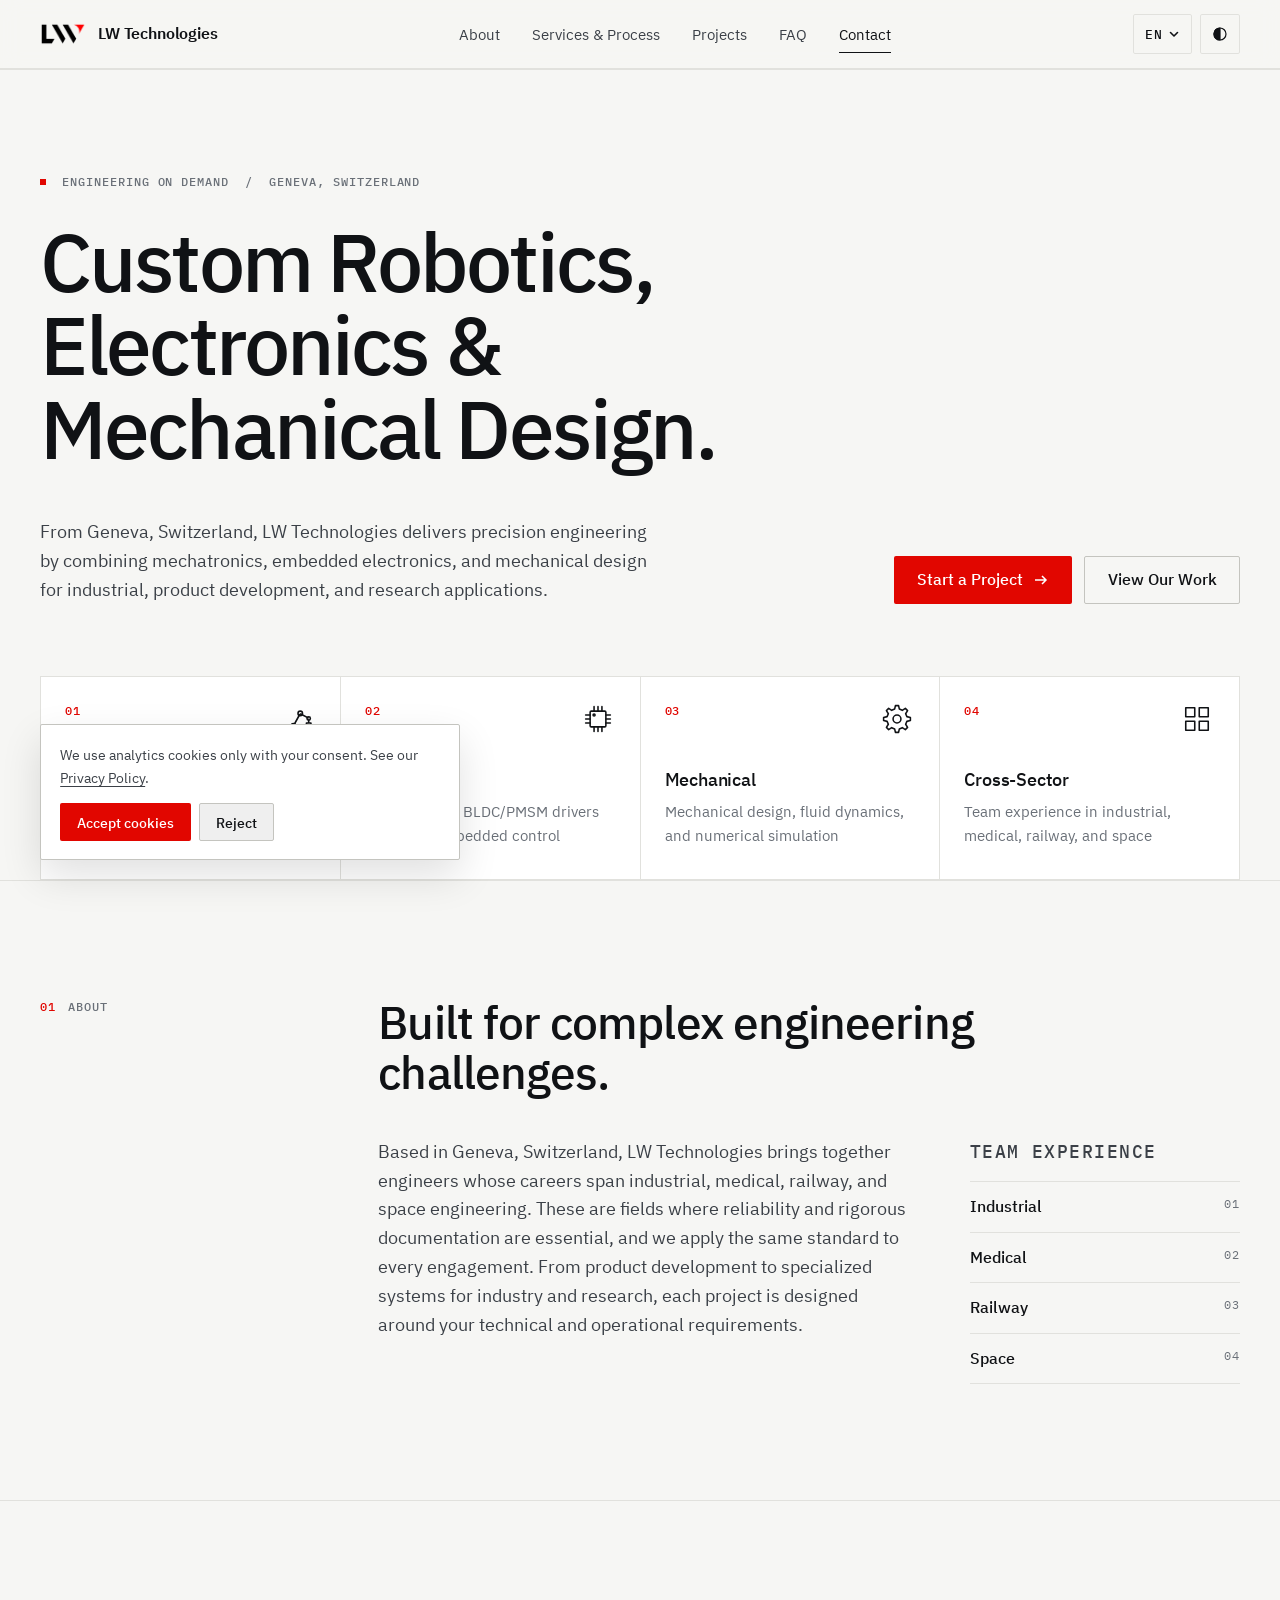
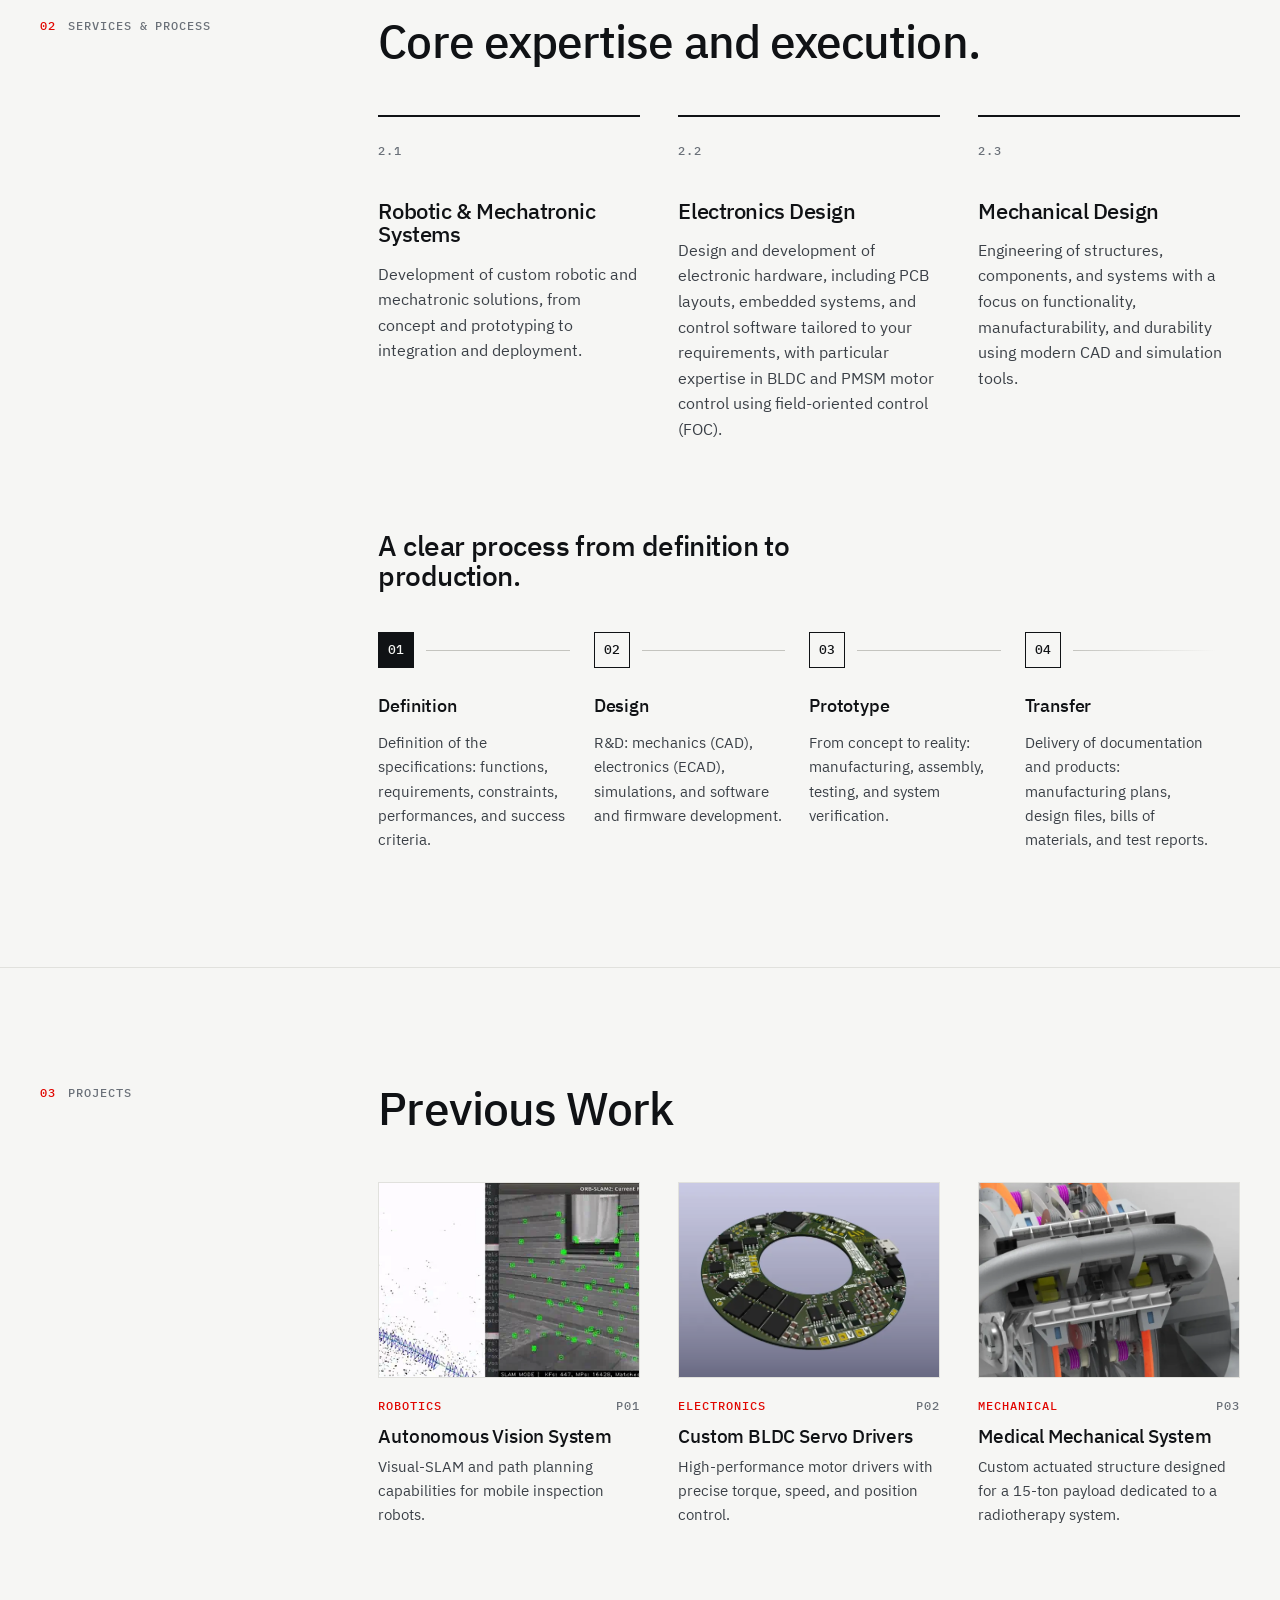
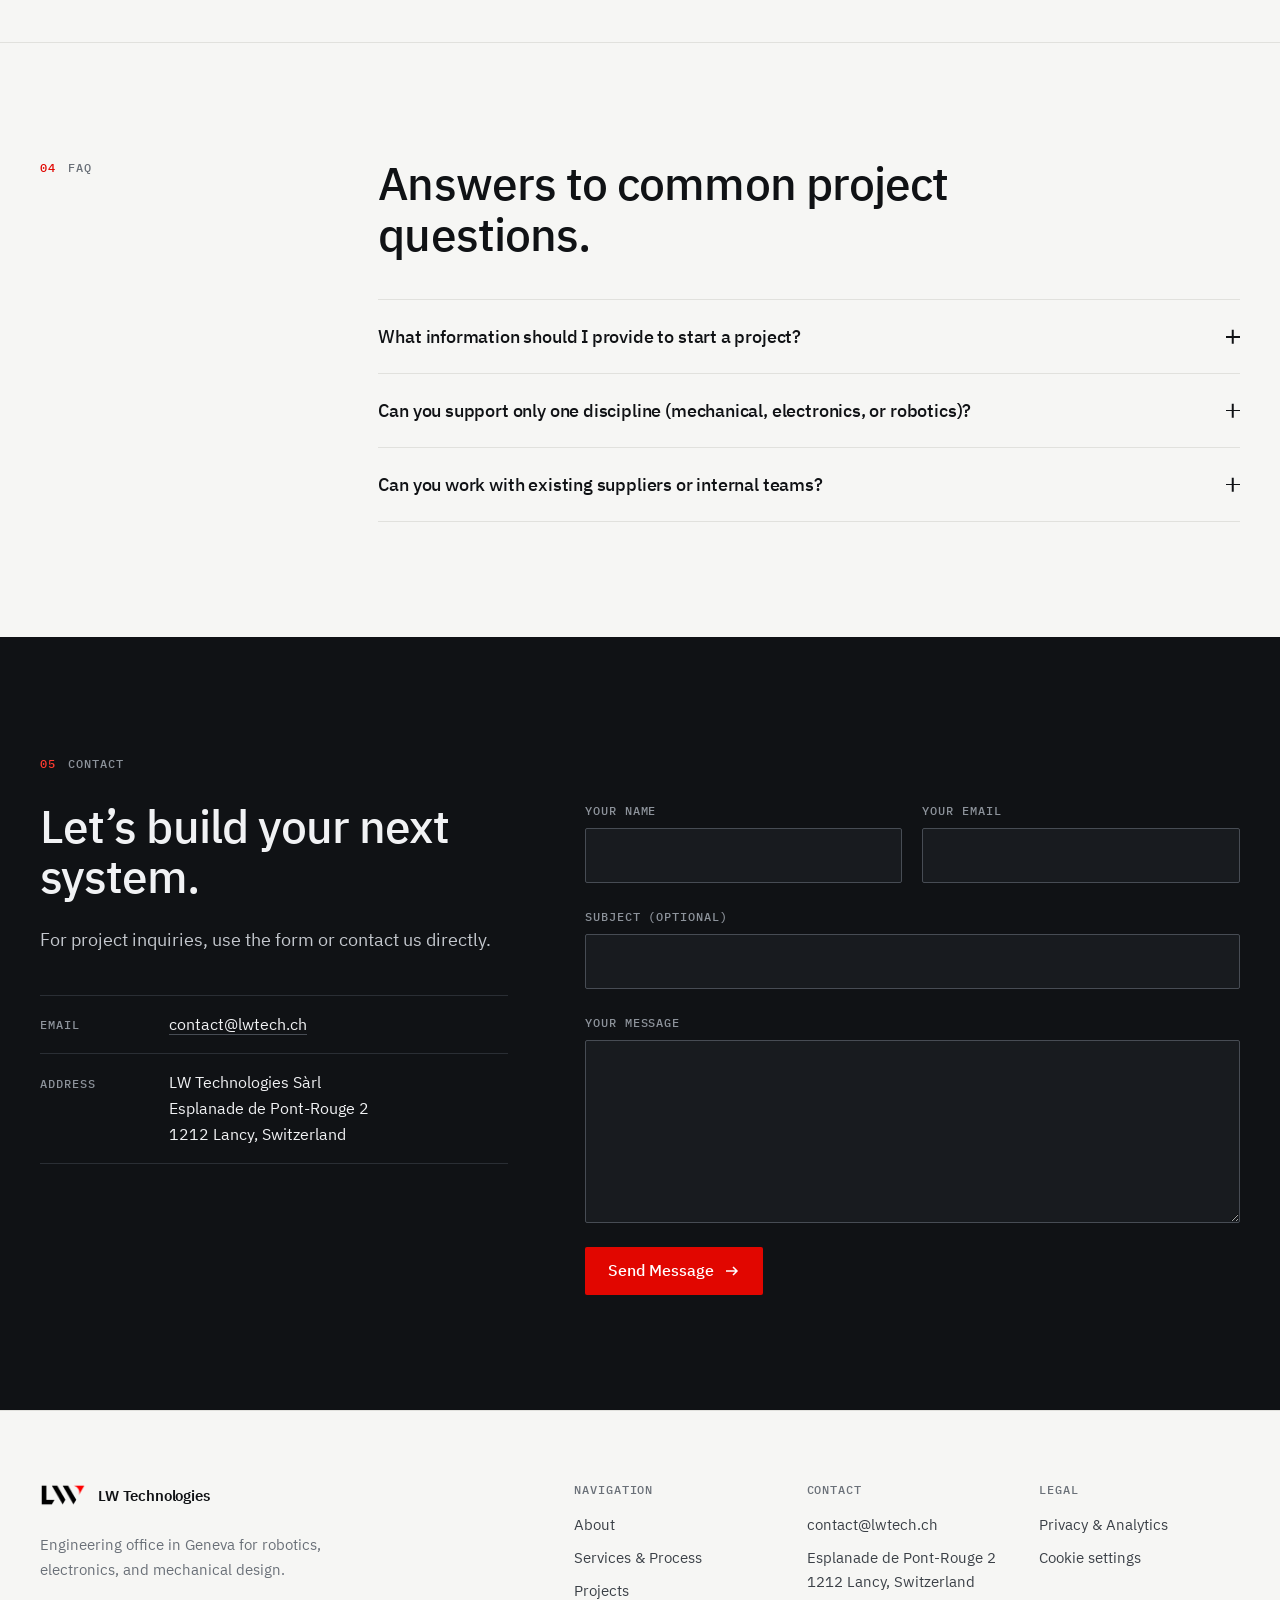
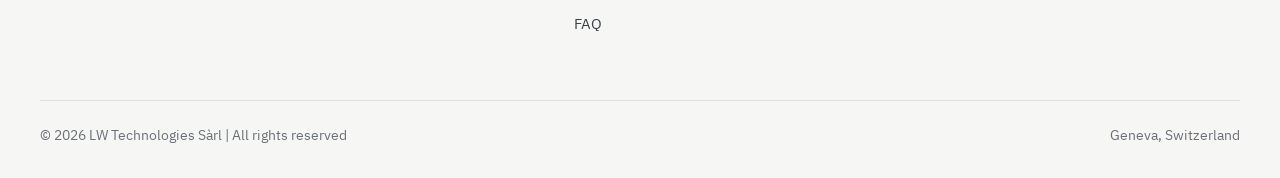
==== commit 500372ea: "Balance hero capability texts, add ROV/AUV and fluid dynamics - Robotics: autonomous mobile robots, " ====
--- a/index.html
+++ b/index.html
@@ -5,7 +5,7 @@
   <meta name="viewport" content="width=device-width, initial-scale=1.0" />
   <title id="meta-title">LW Technologies | Engineering Office in Geneva for Robotics, Electronics & Mechanical Design</title>
   <meta id="meta-description" name="description" content="LW Technologies is an engineering office in Geneva (bureau d’ingénierie / bureau d’ingénieur) specialized in robotics, mechatronics, electronics, and mechanical design, with a team experienced in industrial, medical, railway, and space engineering.">
-  <meta name="keywords" content="engineering office geneva, engineering consultancy geneva, engineering consultant geneva, consultant engineer geneva, consulting engineer geneva, bureau d'ingénieur genève, bureau d’ingénierie genève, consultant ingénieur genève, bureaux ingénieur genève, société d'ingénierie genève, robotique genève, mécatronique genève, conception mécanique genève, electronics design geneva, mechanical engineering geneva, BLDC motor control, PMSM motor control, field-oriented control, FOC" />
+  <meta name="keywords" content="engineering office geneva, engineering consultancy geneva, engineering consultant geneva, consultant engineer geneva, consulting engineer geneva, bureau d'ingénieur genève, bureau d’ingénierie genève, consultant ingénieur genève, bureaux ingénieur genève, société d'ingénierie genève, robotique genève, mécatronique genève, conception mécanique genève, electronics design geneva, mechanical engineering geneva, BLDC motor control, PMSM motor control, field-oriented control, FOC, ROV, AUV, underwater robotics, fluid dynamics, numerical simulation" />
   <meta name="geo.region" content="CH-GE" />
   <meta name="geo.placename" content="Geneva" />
   <meta name="color-scheme" content="dark light" />
@@ -158,6 +158,9 @@
             "Embedded systems",
             "BLDC and PMSM motor control",
             "Field-oriented control (FOC)",
+            "Underwater robotics (ROV/AUV)",
+            "Fluid dynamics",
+            "Numerical simulation",
             "Medical engineering",
             "Railway engineering",
             "Space engineering"
@@ -290,7 +293,7 @@
   </script>
   <link rel="preload" href="fonts/ibm-plex-sans-400.woff2" as="font" type="font/woff2" crossorigin />
   <link rel="preload" href="fonts/ibm-plex-sans-500.woff2" as="font" type="font/woff2" crossorigin />
-  <link rel="stylesheet" href="styles.css?v=20261013-6" />
+  <link rel="stylesheet" href="styles.css?v=20261013-7" />
 </head>
 <body>
   <!--
@@ -375,7 +378,7 @@
               <svg class="fact-icon" viewBox="0 0 32 32" aria-hidden="true" focusable="false"><path d="M5 27h14M8.5 27v-3h7v3"/><path d="M12 22 17.5 12M18.5 11.5l6.5 3.5"/><circle cx="12" cy="22" r="2"/><circle cx="18" cy="11" r="2"/><circle cx="25.5" cy="15.5" r="1.5"/><path d="M25.5 17v2.5M23.5 19.5h4M23.5 19.5v3M27.5 19.5v3"/></svg>
             </div>
             <strong data-i18n="stat1Title">Robotics</strong>
-            <span data-i18n="stat1Desc">Autonomous and mechatronic systems</span>
+            <span data-i18n="stat1Desc">Autonomous mobile robots, underwater ROV/AUV, mechatronics</span>
           </li>
           <li>
             <div class="fact-head">
@@ -383,7 +386,7 @@
               <svg class="fact-icon" viewBox="0 0 32 32" aria-hidden="true" focusable="false"><rect x="9" y="9" width="14" height="14" rx="1"/><circle cx="12.5" cy="12.5" r="0.9"/><path d="M12.5 5v4M16 5v4M19.5 5v4M12.5 23v4M16 23v4M19.5 23v4M5 12.5h4M5 16h4M5 19.5h4M23 12.5h4M23 16h4M23 19.5h4"/></svg>
             </div>
             <strong data-i18n="stat2Title">Electronics</strong>
-            <span data-i18n="stat2Desc">Custom PCBs, BLDC/PMSM motor drivers, and embedded control</span>
+            <span data-i18n="stat2Desc">Custom PCBs, BLDC/PMSM drivers with FOC, embedded control</span>
           </li>
           <li>
             <div class="fact-head">
@@ -391,7 +394,7 @@
               <svg class="fact-icon" viewBox="0 0 32 32" aria-hidden="true" focusable="false"><path d="M24.8 13.9 L27.9 14.6 L27.9 17.4 L24.8 18.1 L23.7 20.7 L25.4 23.4 L23.4 25.4 L20.7 23.7 L18.1 24.8 L17.4 27.9 L14.6 27.9 L13.9 24.8 L11.3 23.7 L8.6 25.4 L6.6 23.4 L8.3 20.7 L7.2 18.1 L4.1 17.4 L4.1 14.6 L7.2 13.9 L8.3 11.3 L6.6 8.6 L8.6 6.6 L11.3 8.3 L13.9 7.2 L14.6 4.1 L17.4 4.1 L18.1 7.2 L20.7 8.3 L23.4 6.6 L25.4 8.6 L23.7 11.3 Z"/><circle cx="16" cy="16" r="3.5"/></svg>
             </div>
             <strong data-i18n="stat3Title">Mechanical</strong>
-            <span data-i18n="stat3Desc">Custom mechanical designs</span>
+            <span data-i18n="stat3Desc">Mechanical design, fluid dynamics, and numerical simulation</span>
           </li>
           <li>
             <div class="fact-head">
@@ -399,7 +402,7 @@
               <svg class="fact-icon" viewBox="0 0 32 32" aria-hidden="true" focusable="false"><rect x="6" y="6" width="8" height="8"/><rect x="18" y="6" width="8" height="8"/><rect x="6" y="18" width="8" height="8"/><rect x="18" y="18" width="8" height="8"/></svg>
             </div>
             <strong data-i18n="stat4Title">Cross-Sector</strong>
-            <span data-i18n="stat4Desc">Team experience in industrial, medical, railway, and space engineering</span>
+            <span data-i18n="stat4Desc">Team experience in industrial, medical, railway, and space</span>
           </li>
         </ul>
       </div>
@@ -695,7 +698,7 @@
     </div>
   </div>
 
-  <script src="i18n.js?v=20261013-6" defer></script>
-  <script src="site.js?v=20261013-6" defer></script>
+  <script src="i18n.js?v=20261013-7" defer></script>
+  <script src="site.js?v=20261013-7" defer></script>
 </body>
 </html>
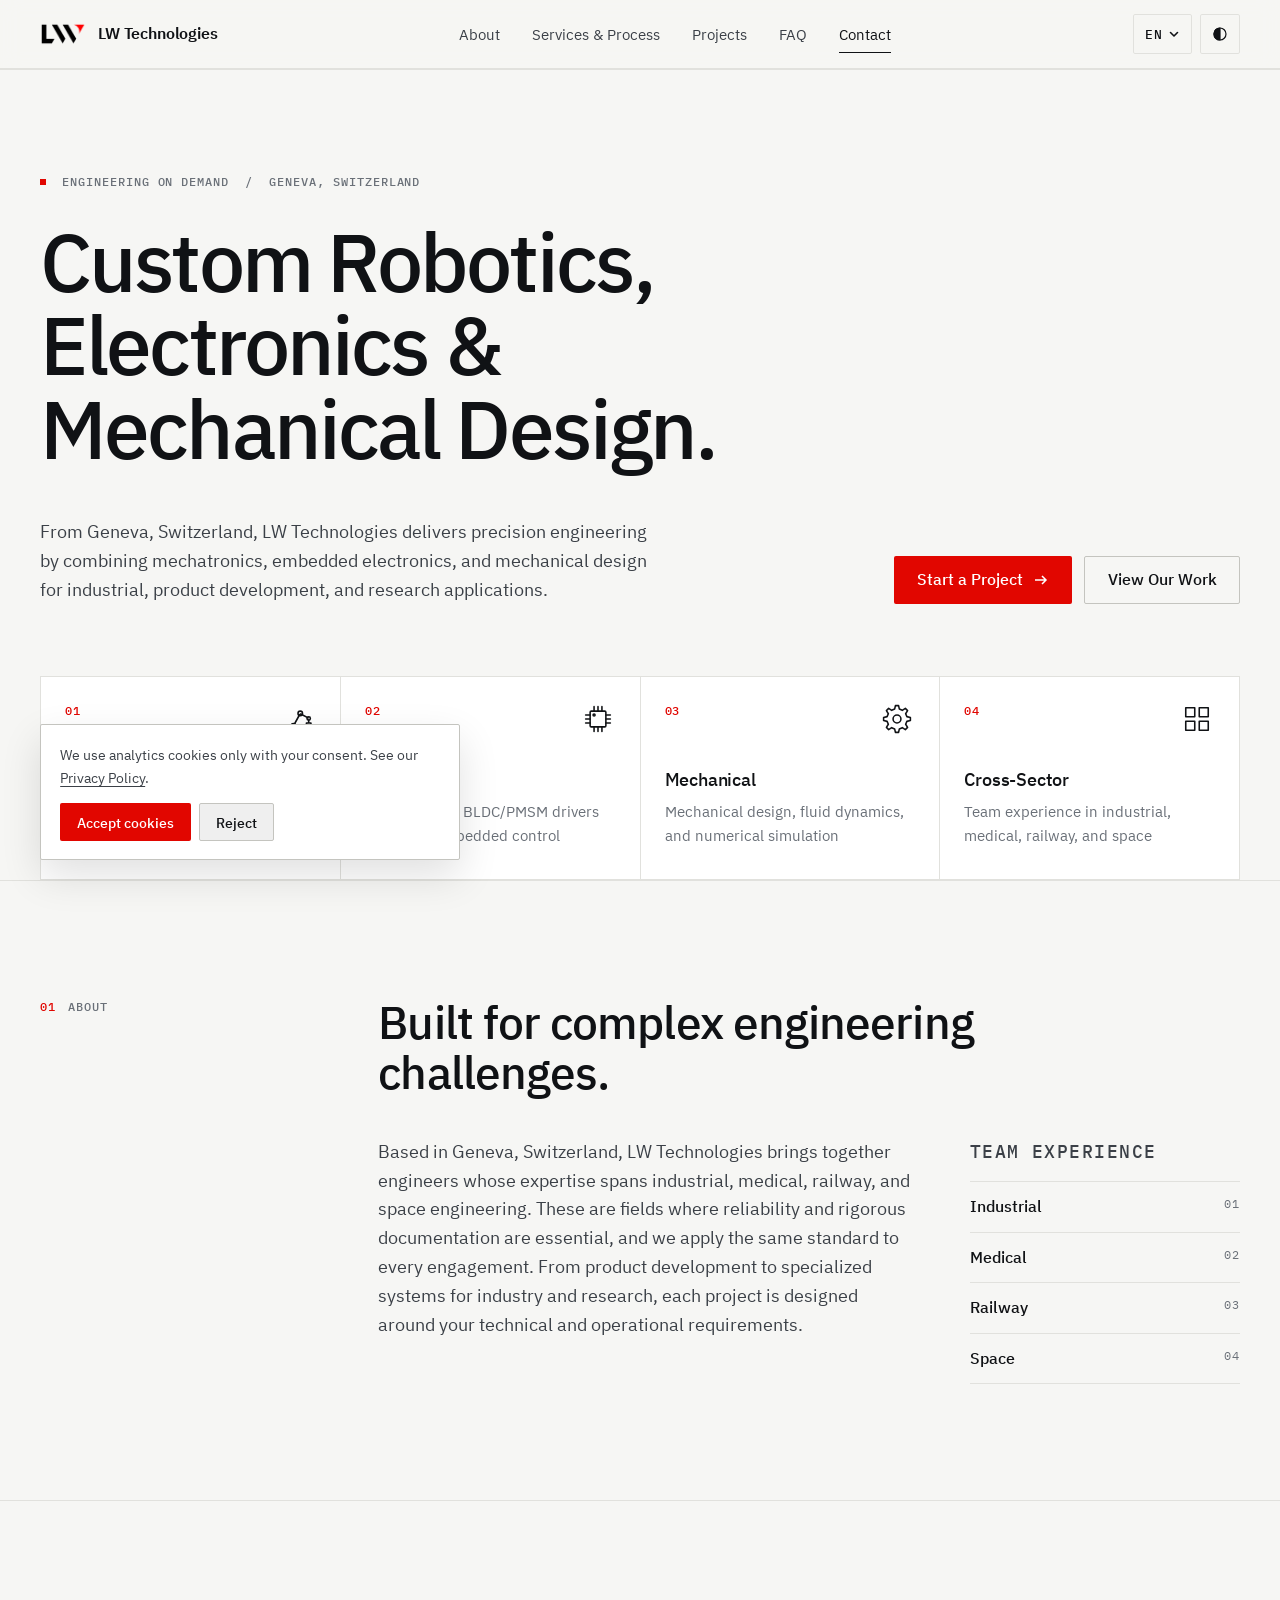
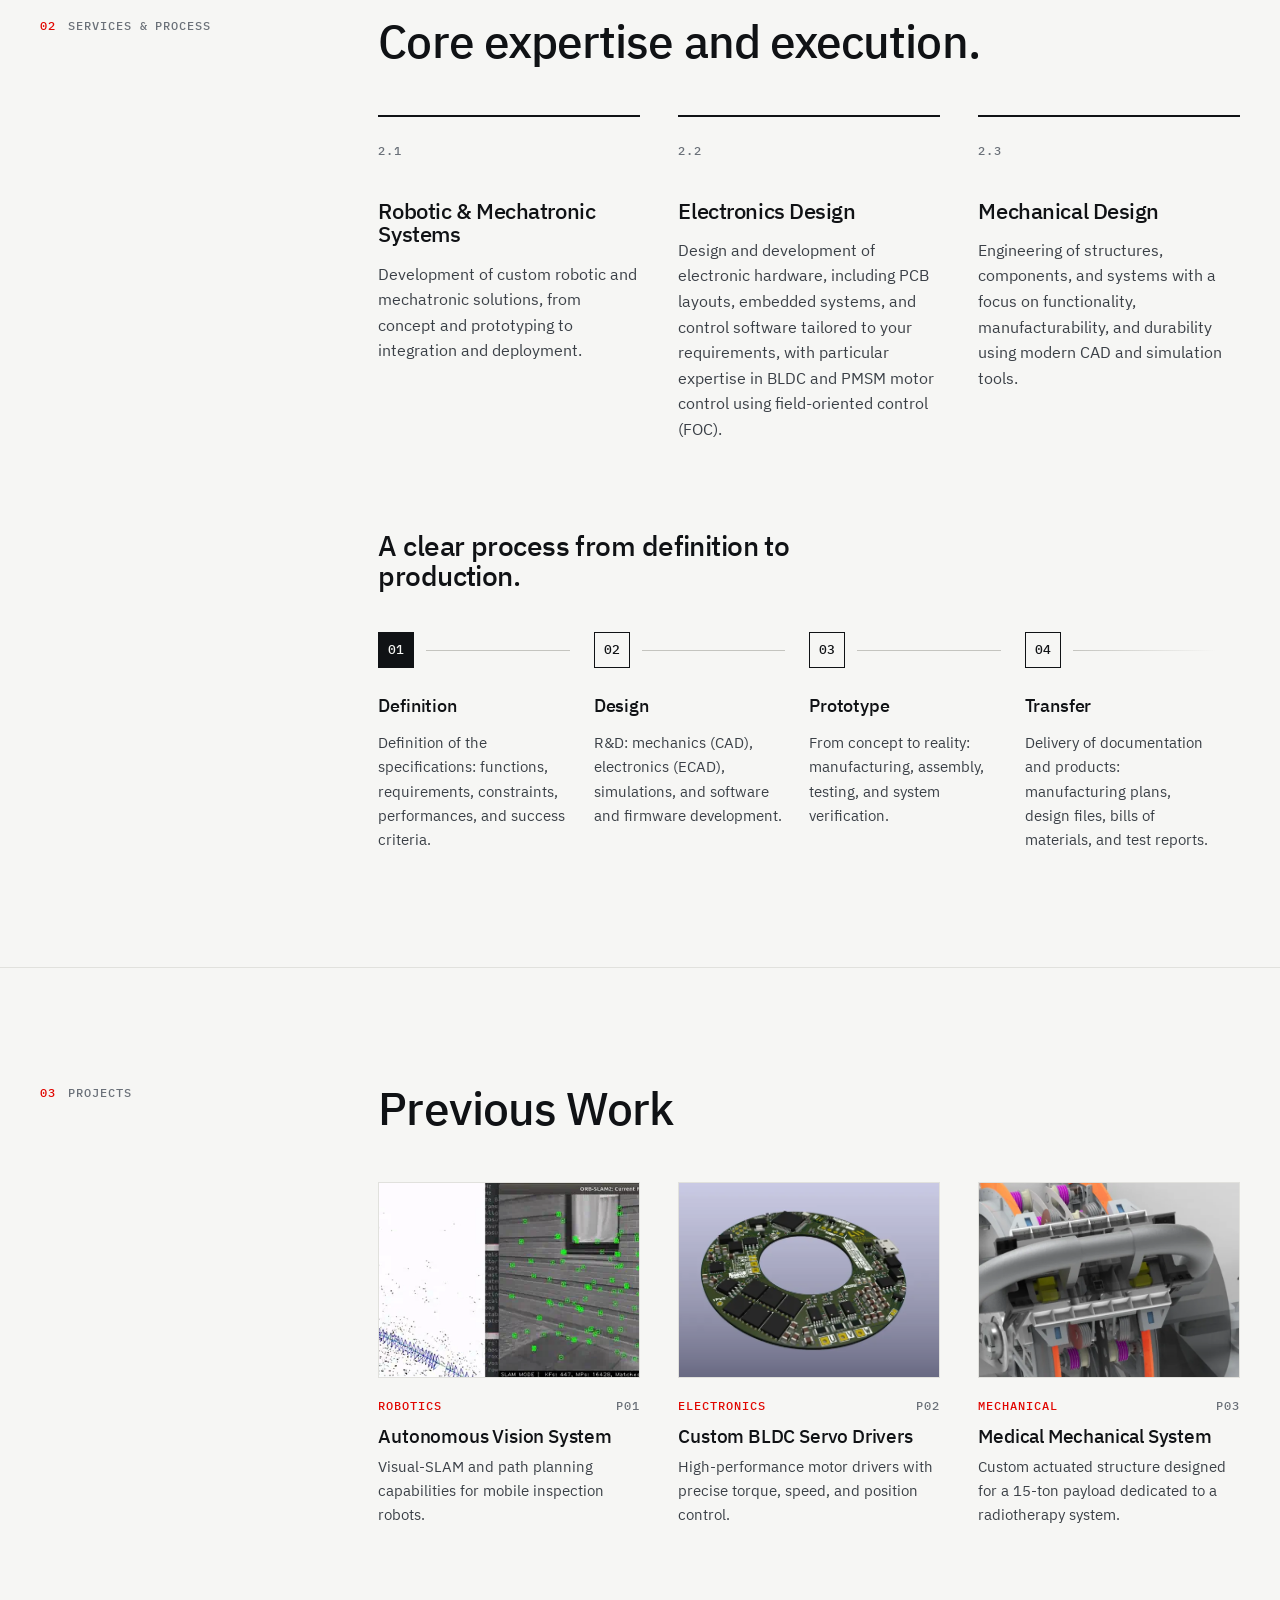
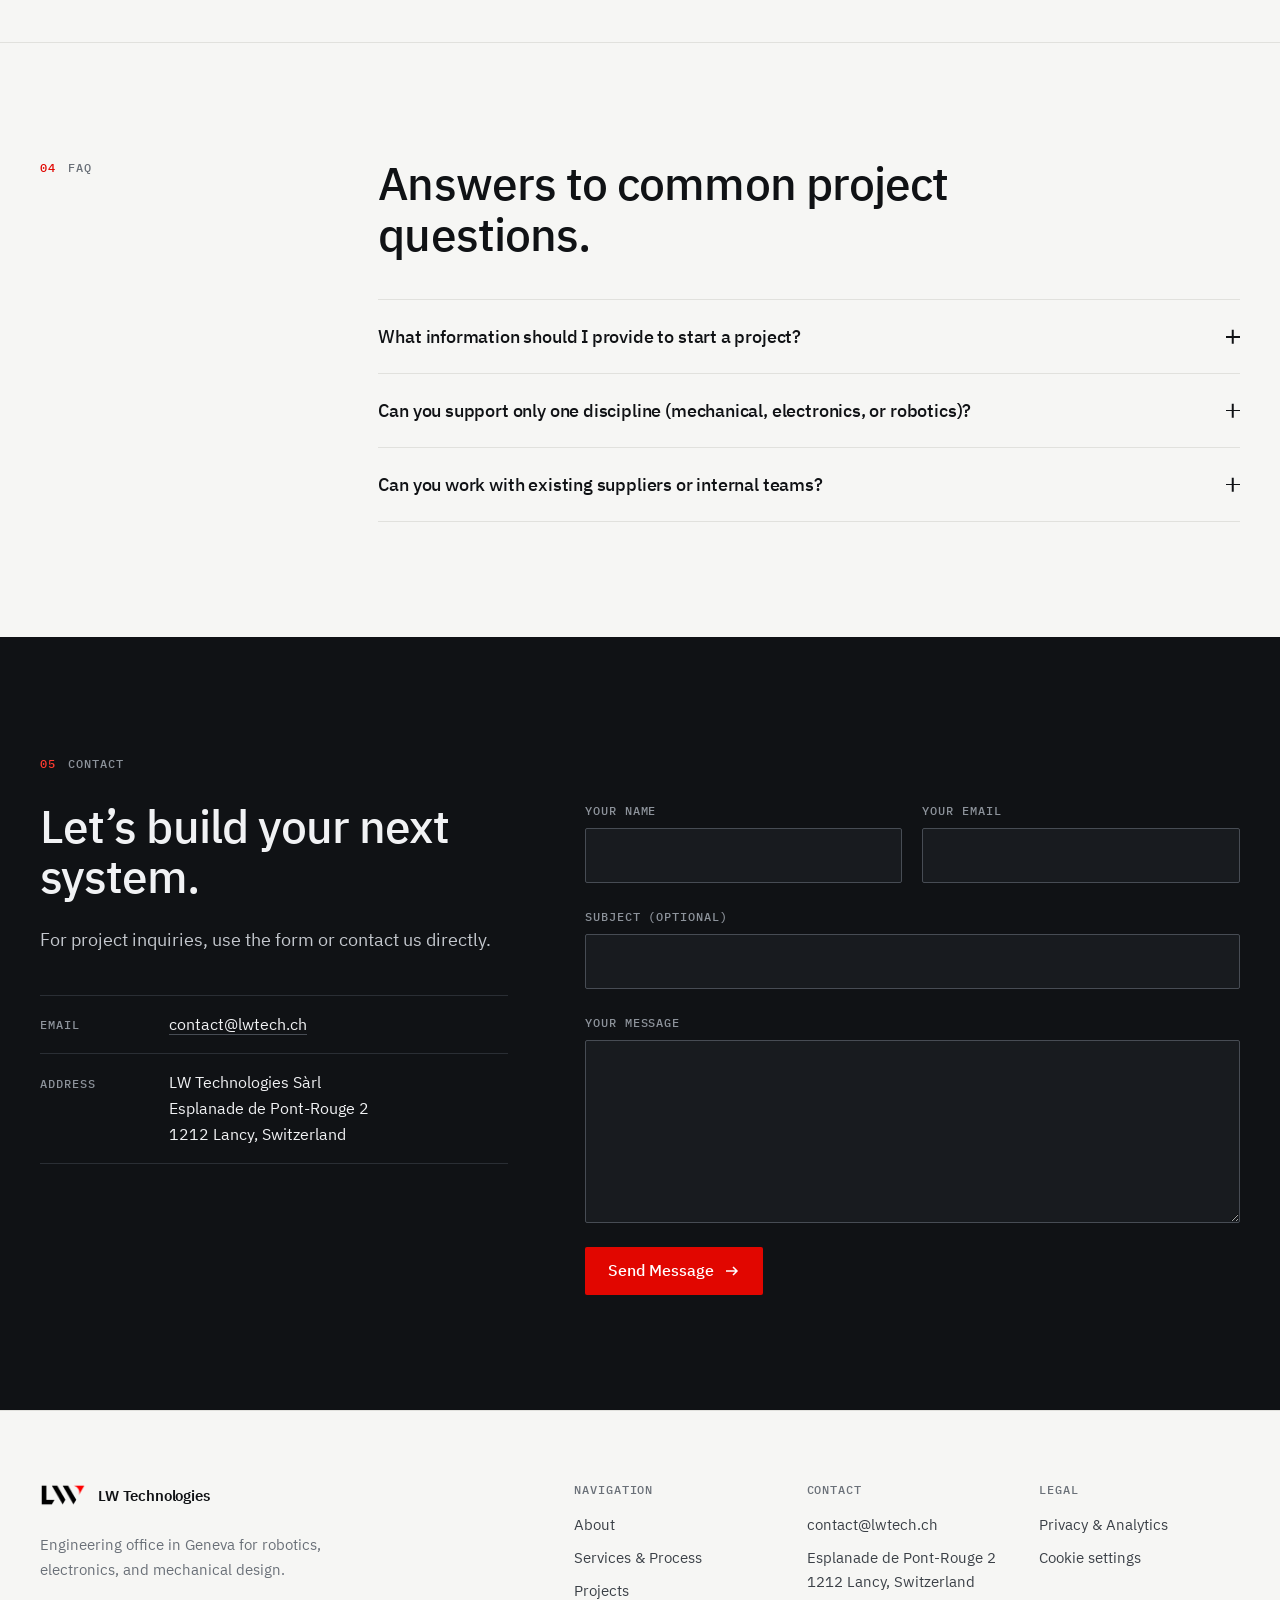
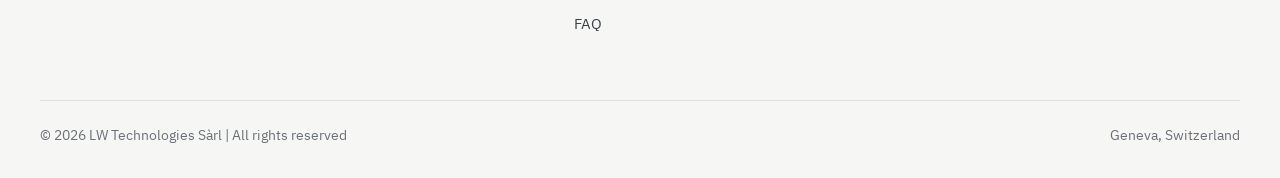
==== commit 7222b96d: "Reword About: engineers' expertise instead of careers" ====
--- a/index.html
+++ b/index.html
@@ -414,7 +414,7 @@
         <div>
           <h2 class="section-title" id="about-title" data-i18n="aboutTitle">Built for complex engineering challenges.</h2>
           <div class="about-body">
-            <p data-i18n="aboutDesc">Based in Geneva, Switzerland, LW Technologies brings together engineers whose careers span industrial, medical, railway, and space engineering. These are fields where reliability and rigorous documentation are essential, and we apply the same standard to every engagement. From product development to specialized systems for industry and research, each project is designed around your technical and operational requirements.</p>
+            <p data-i18n="aboutDesc">Based in Geneva, Switzerland, LW Technologies brings together engineers whose expertise spans industrial, medical, railway, and space engineering. These are fields where reliability and rigorous documentation are essential, and we apply the same standard to every engagement. From product development to specialized systems for industry and research, each project is designed around your technical and operational requirements.</p>
             <div>
               <p class="label" data-i18n="sectorsLabel">Team experience</p>
               <ul class="sector-list">
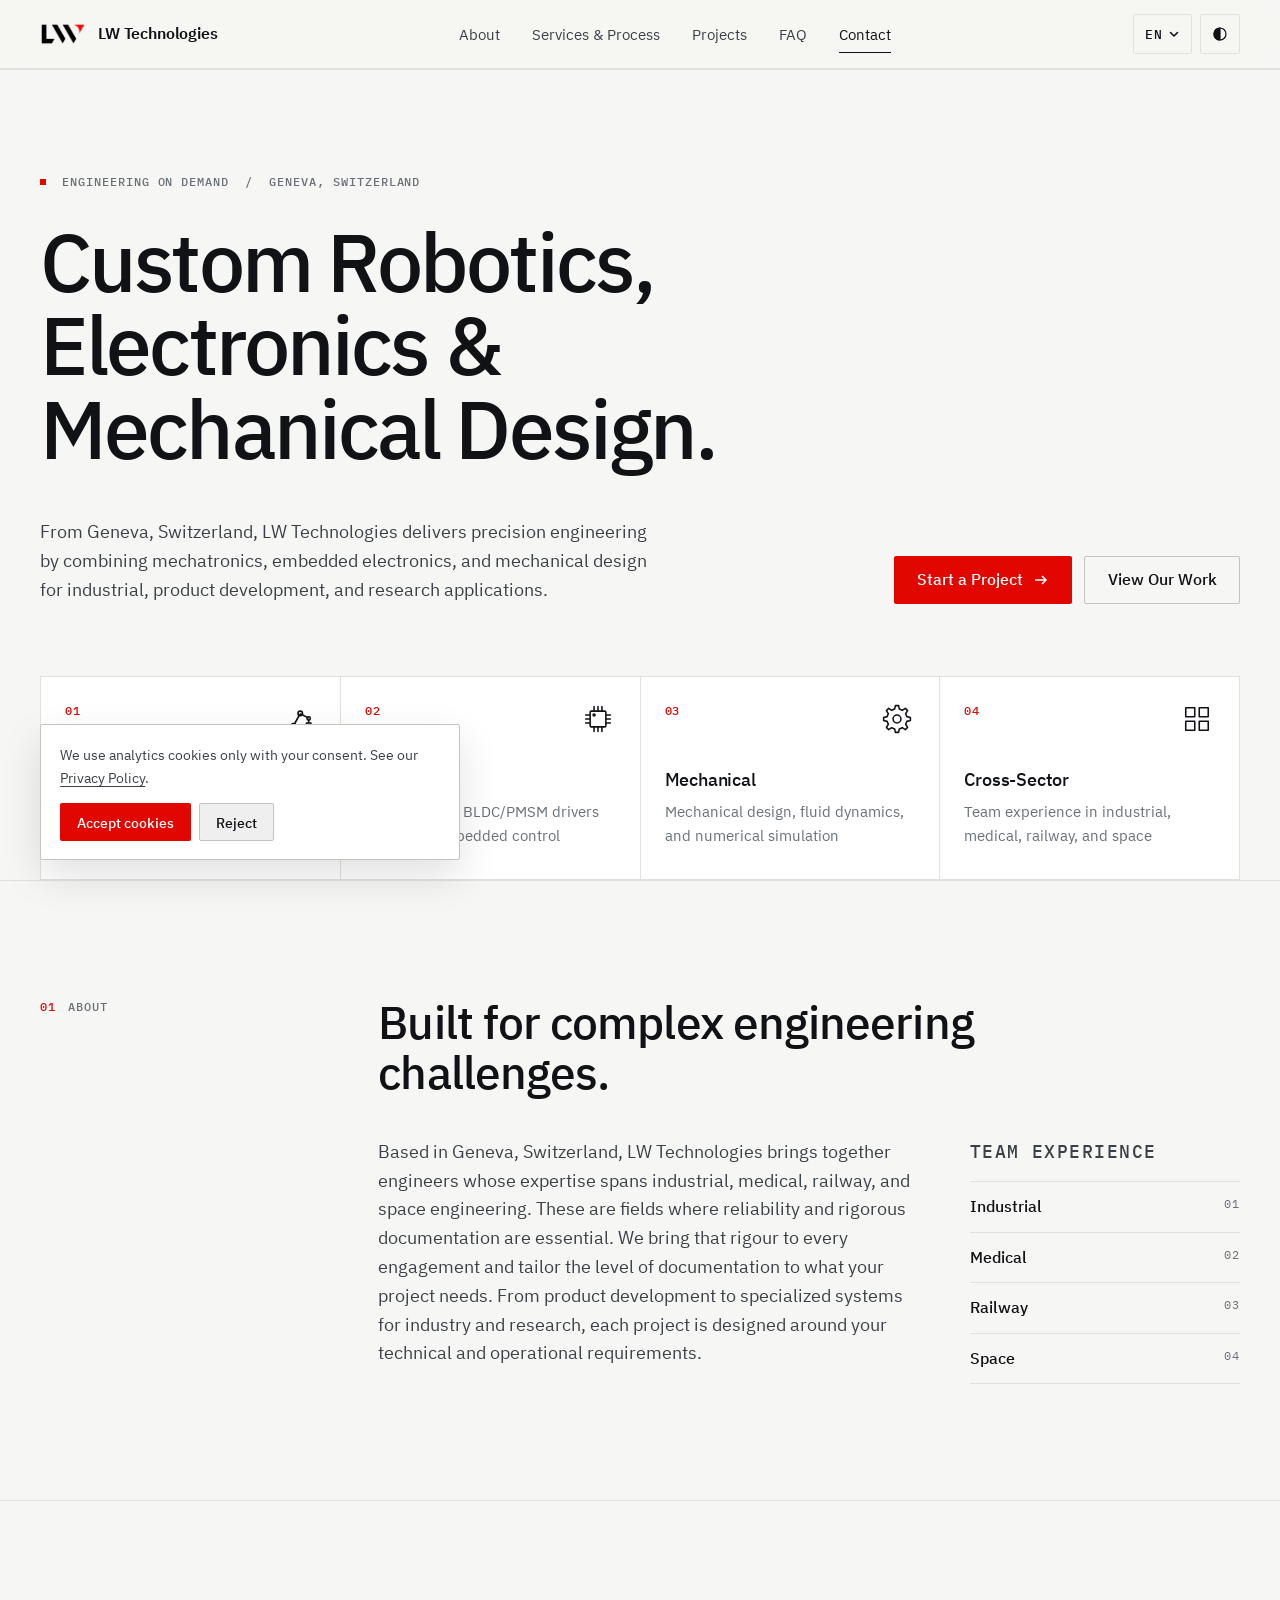
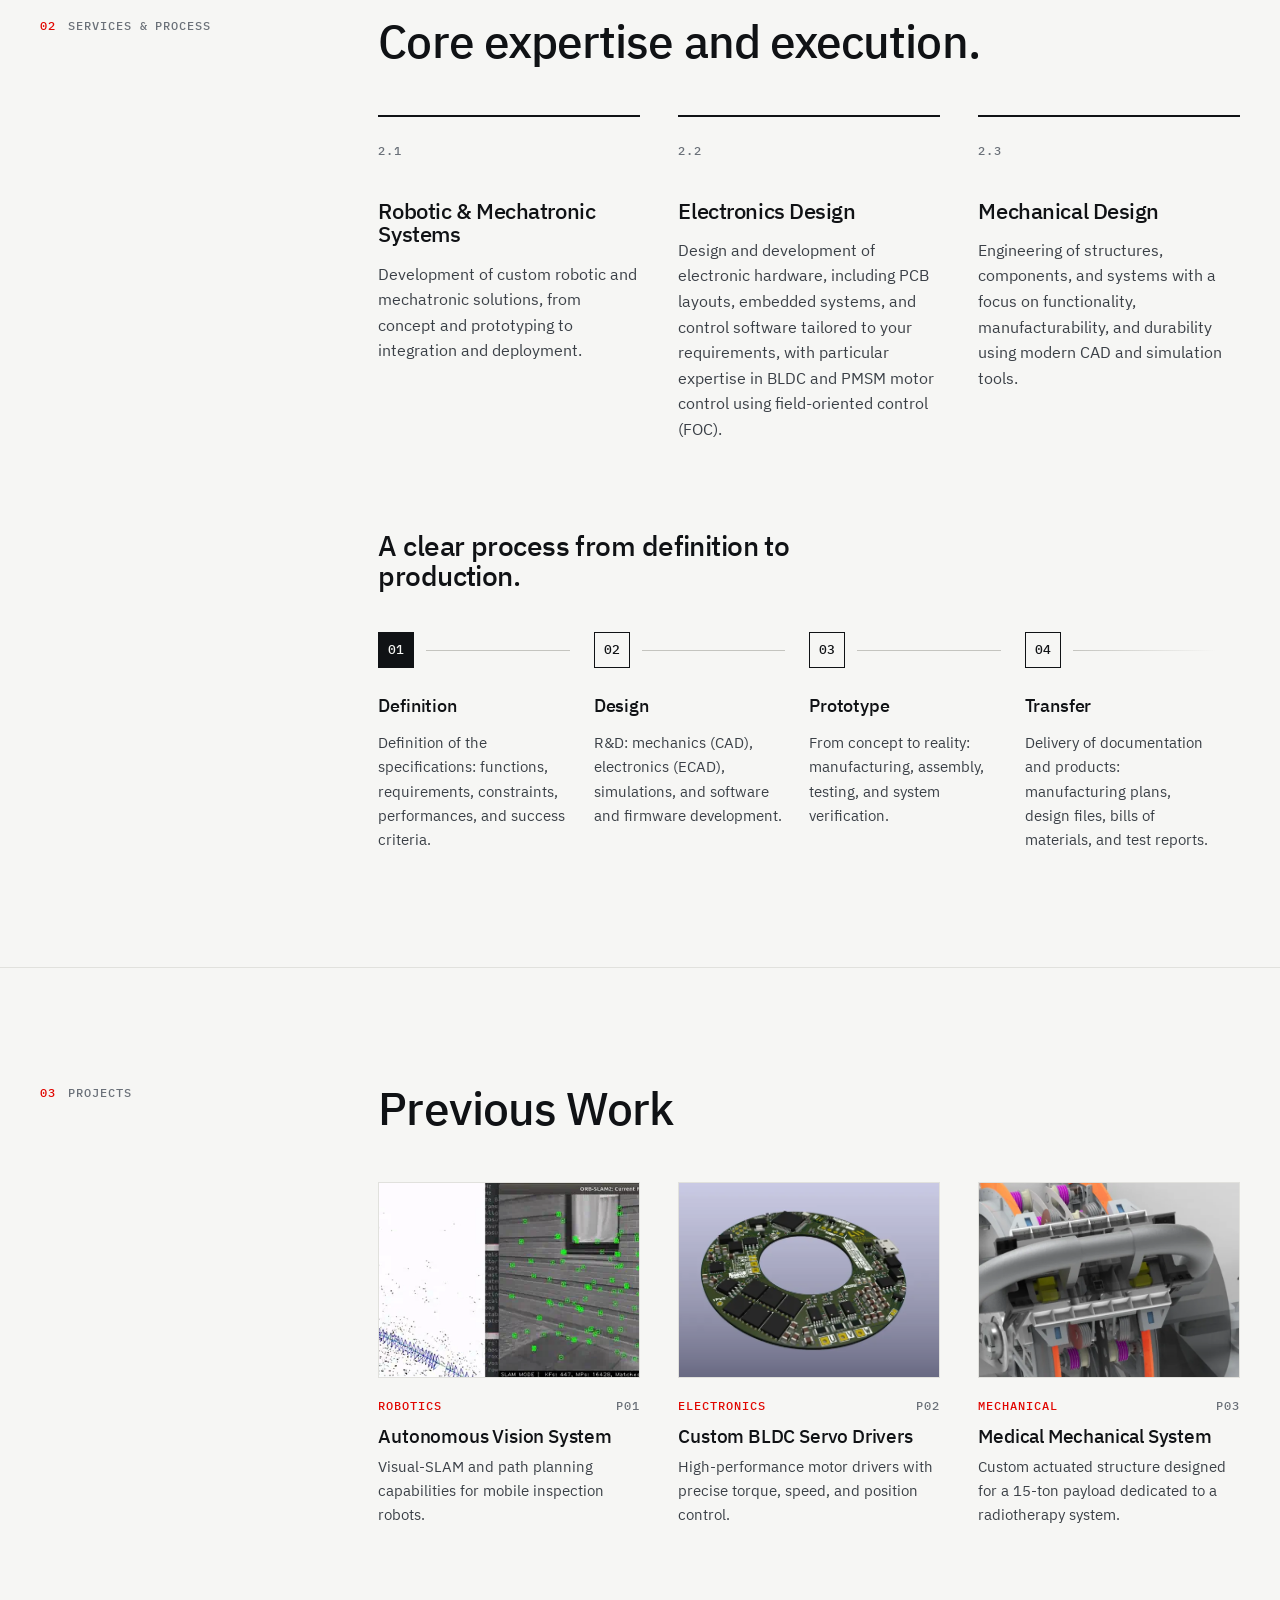
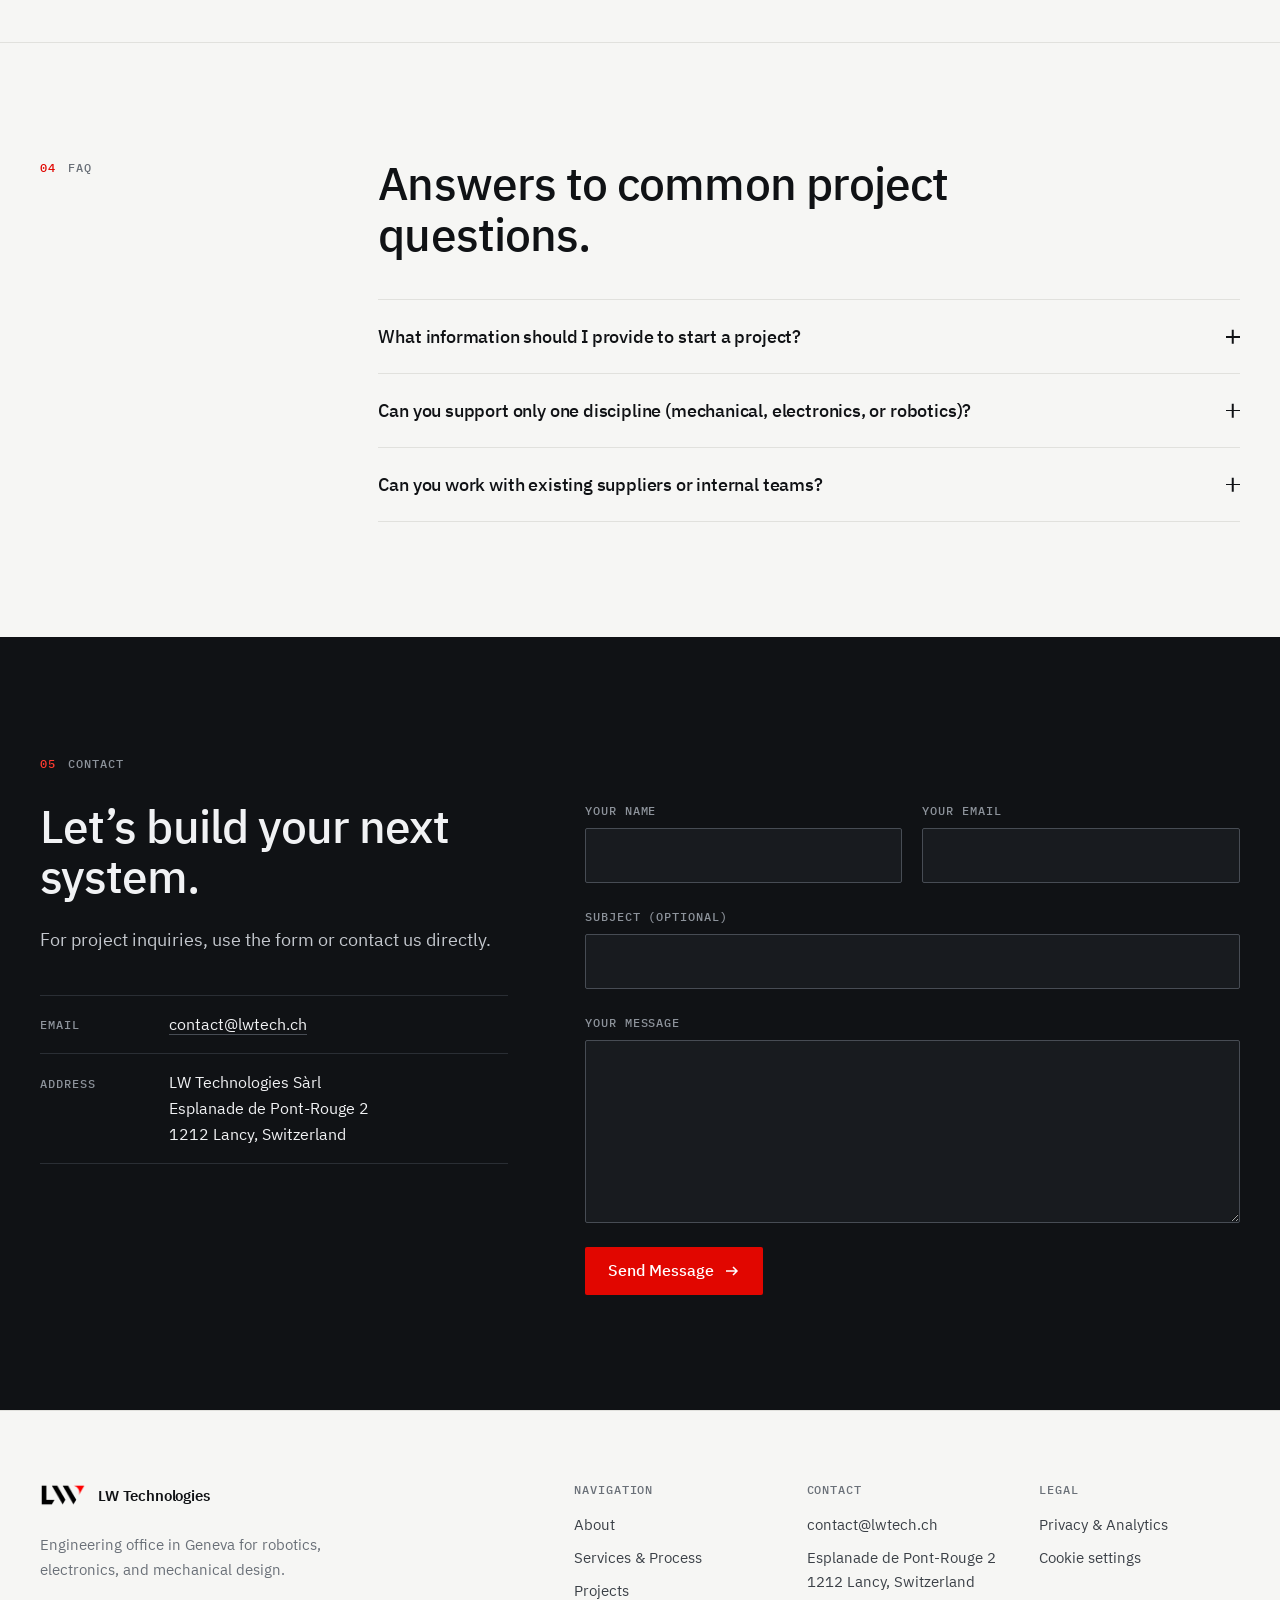
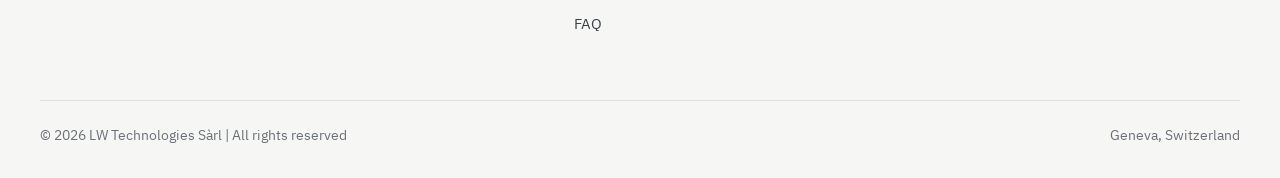
==== commit d74b7bb6: "About: documentation rigour tailored to project needs" ====
--- a/index.html
+++ b/index.html
@@ -414,7 +414,7 @@
         <div>
           <h2 class="section-title" id="about-title" data-i18n="aboutTitle">Built for complex engineering challenges.</h2>
           <div class="about-body">
-            <p data-i18n="aboutDesc">Based in Geneva, Switzerland, LW Technologies brings together engineers whose expertise spans industrial, medical, railway, and space engineering. These are fields where reliability and rigorous documentation are essential, and we apply the same standard to every engagement. From product development to specialized systems for industry and research, each project is designed around your technical and operational requirements.</p>
+            <p data-i18n="aboutDesc">Based in Geneva, Switzerland, LW Technologies brings together engineers whose expertise spans industrial, medical, railway, and space engineering. These are fields where reliability and rigorous documentation are essential. We bring that rigour to every engagement and tailor the level of documentation to what your project needs. From product development to specialized systems for industry and research, each project is designed around your technical and operational requirements.</p>
             <div>
               <p class="label" data-i18n="sectorsLabel">Team experience</p>
               <ul class="sector-list">
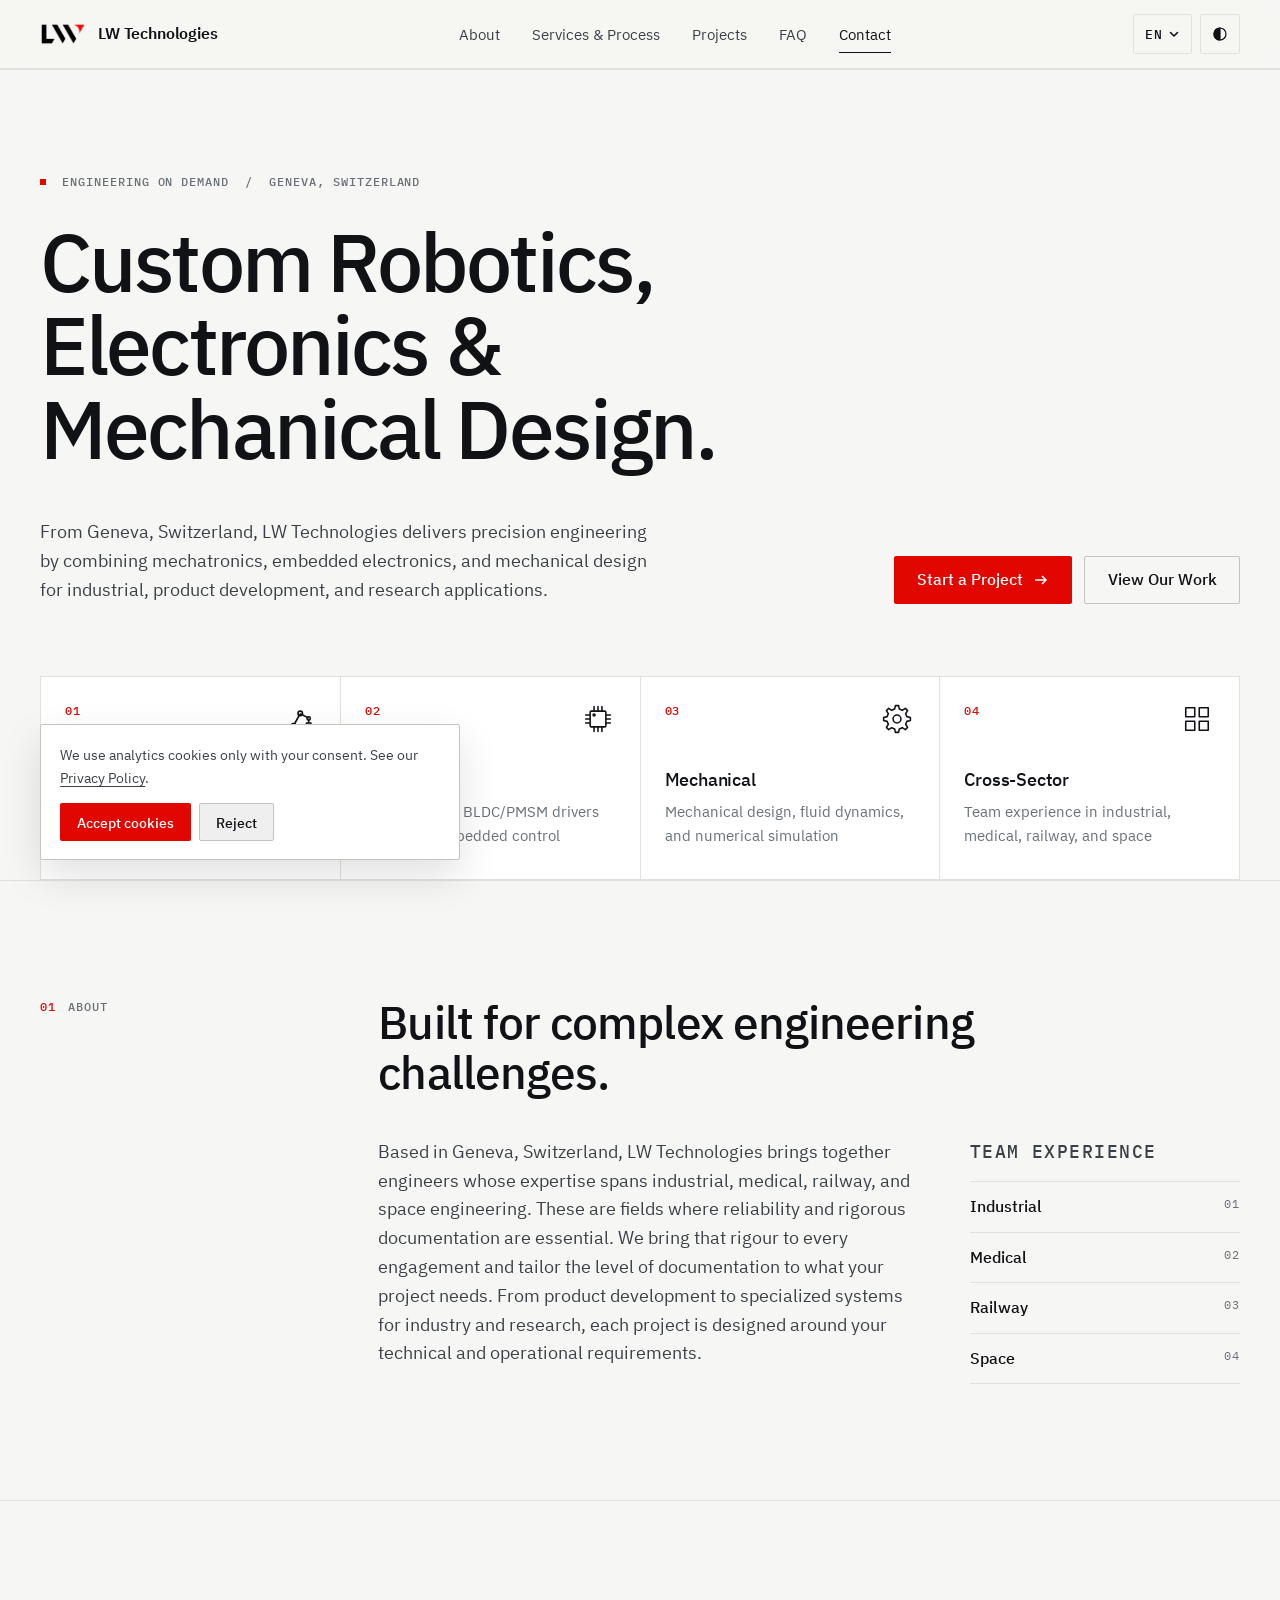
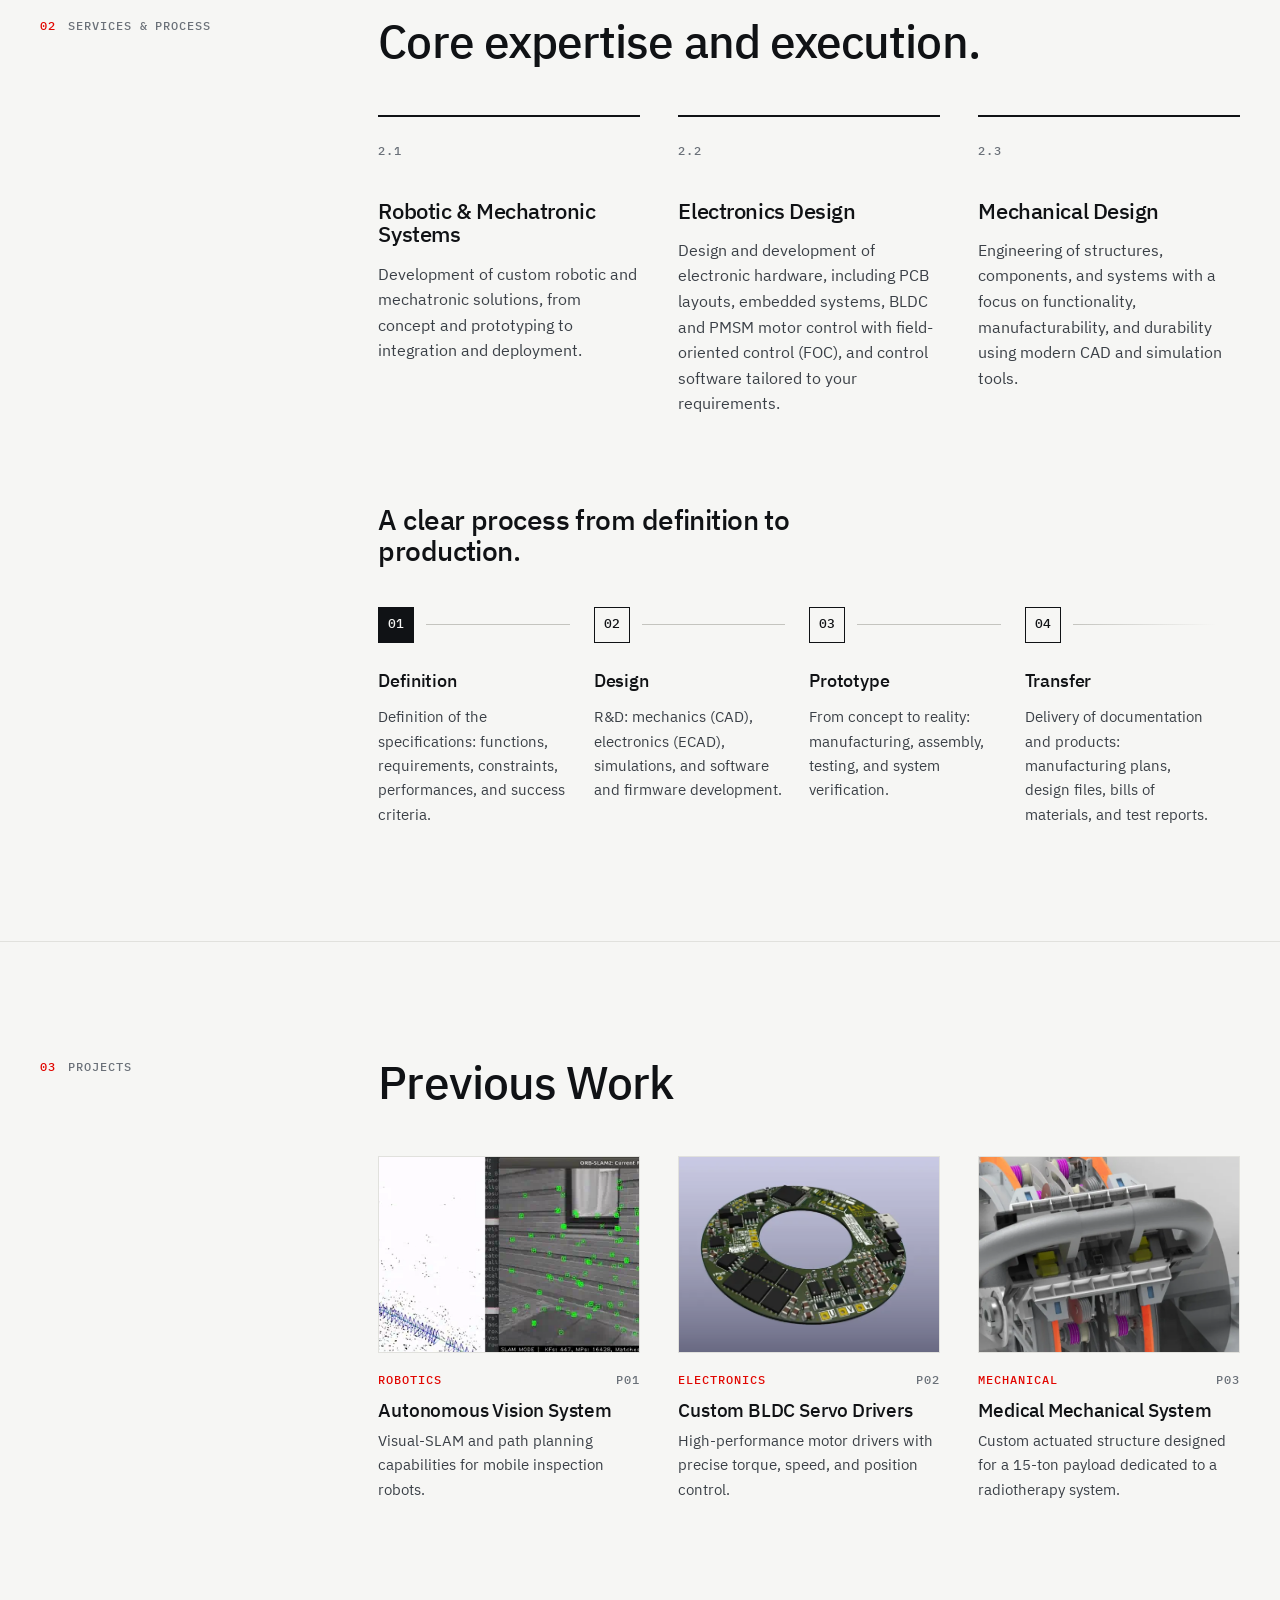
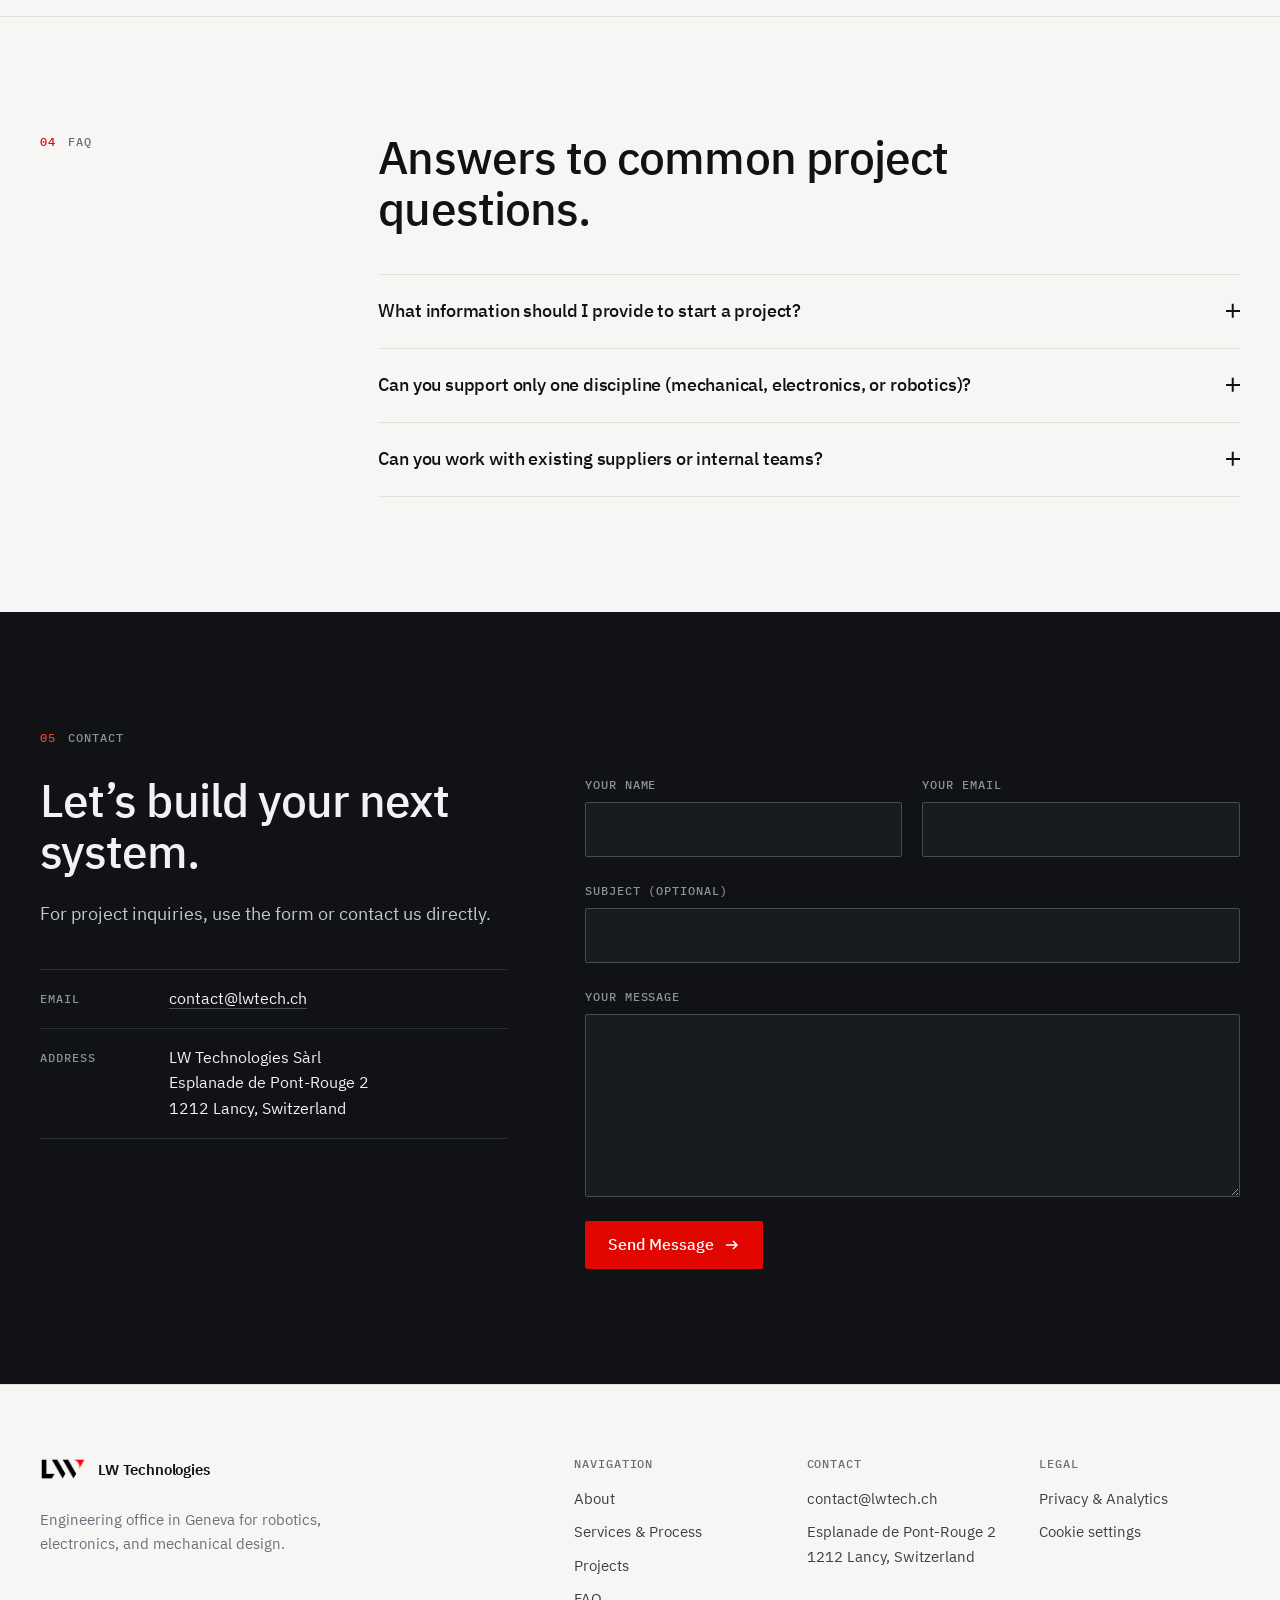
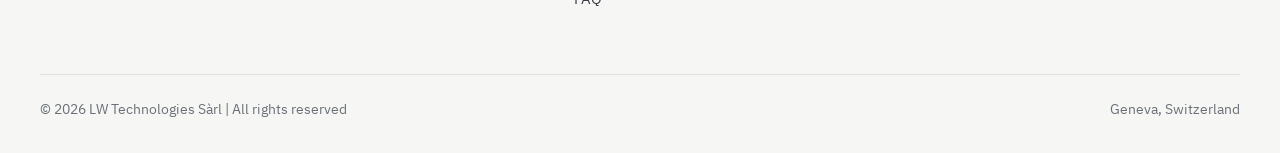
==== commit 719cf7fb: "Electronics service: list motor control instead of claiming particular expertise" ====
--- a/index.html
+++ b/index.html
@@ -444,7 +444,7 @@
             <article class="service">
               <span class="label">2.2</span>
               <h3 data-i18n="service2Title">Electronics Design</h3>
-              <p data-i18n="service2Desc">Design and development of electronic hardware, including PCB layouts, embedded systems, and control software tailored to your requirements, with particular expertise in BLDC and PMSM motor control using field-oriented control (FOC).</p>
+              <p data-i18n="service2Desc">Design and development of electronic hardware, including PCB layouts, embedded systems, BLDC and PMSM motor control with field-oriented control (FOC), and control software tailored to your requirements.</p>
             </article>
             <article class="service">
               <span class="label">2.3</span>
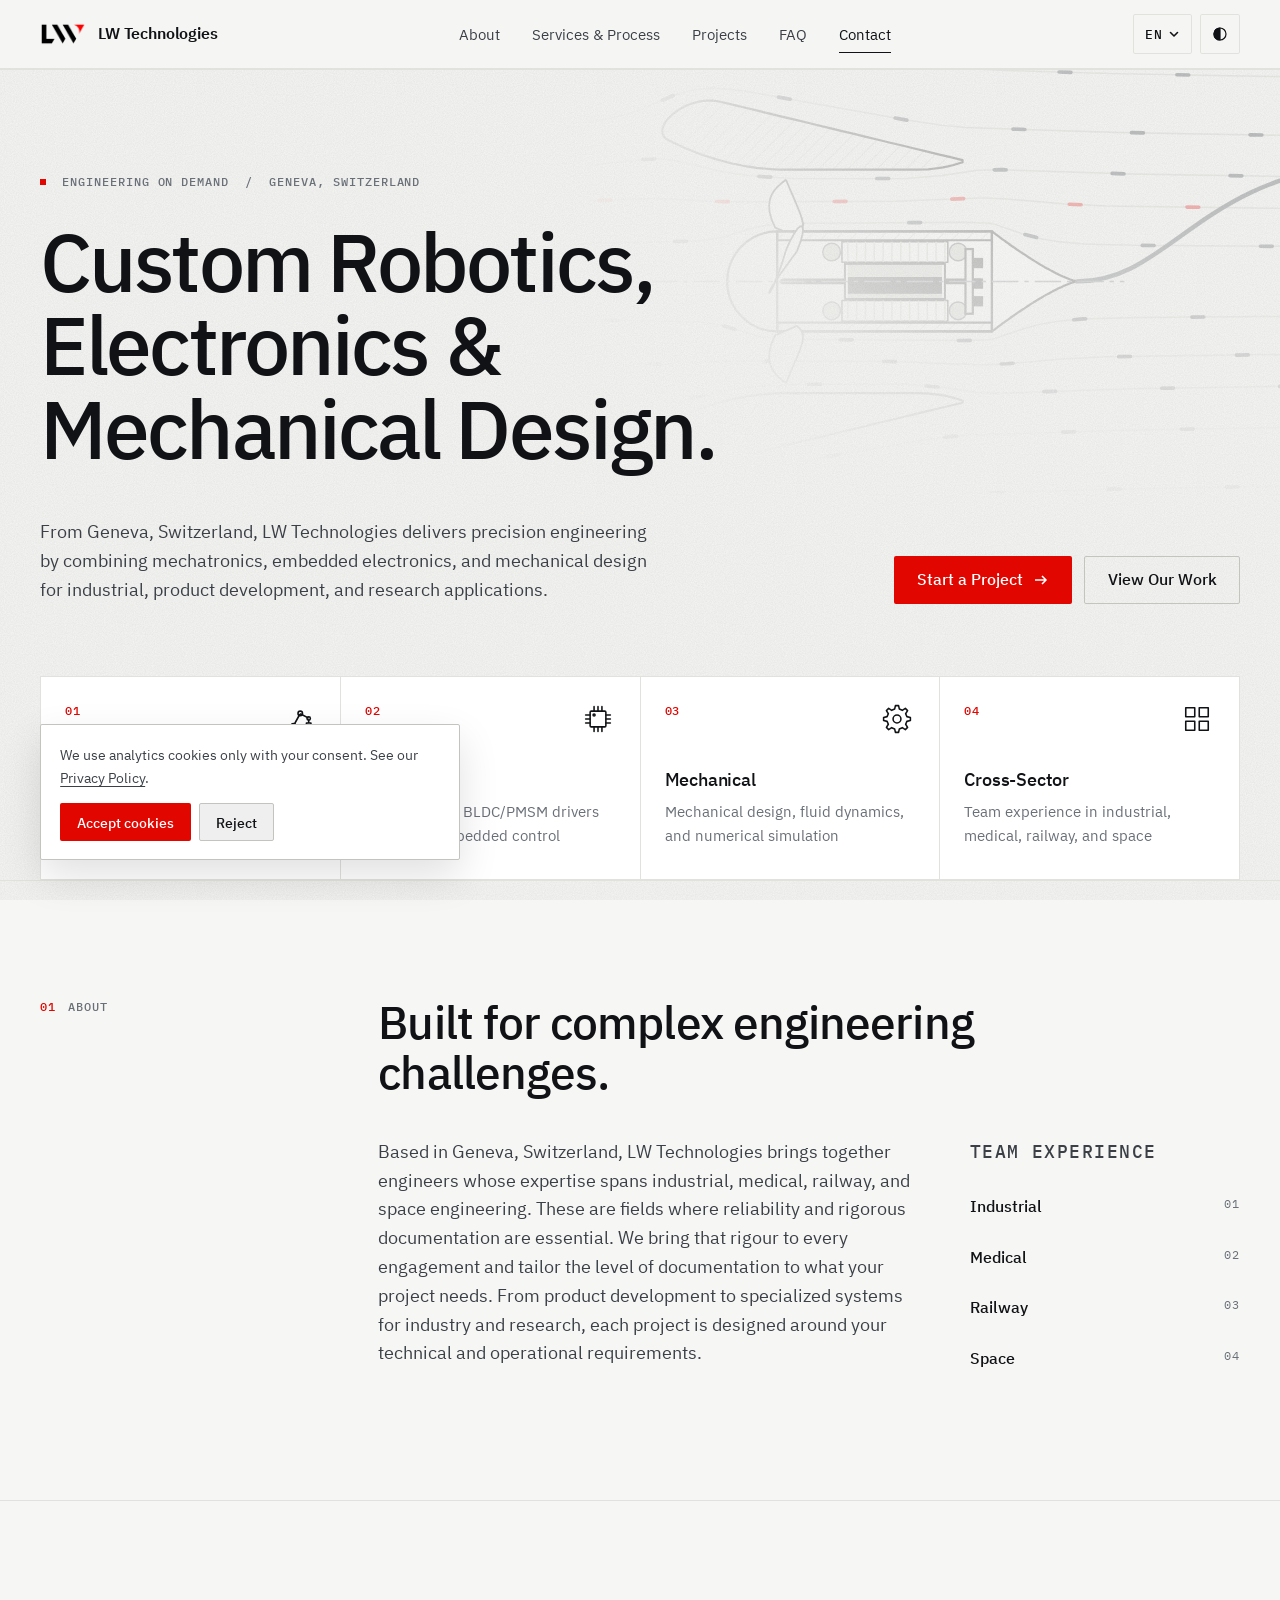
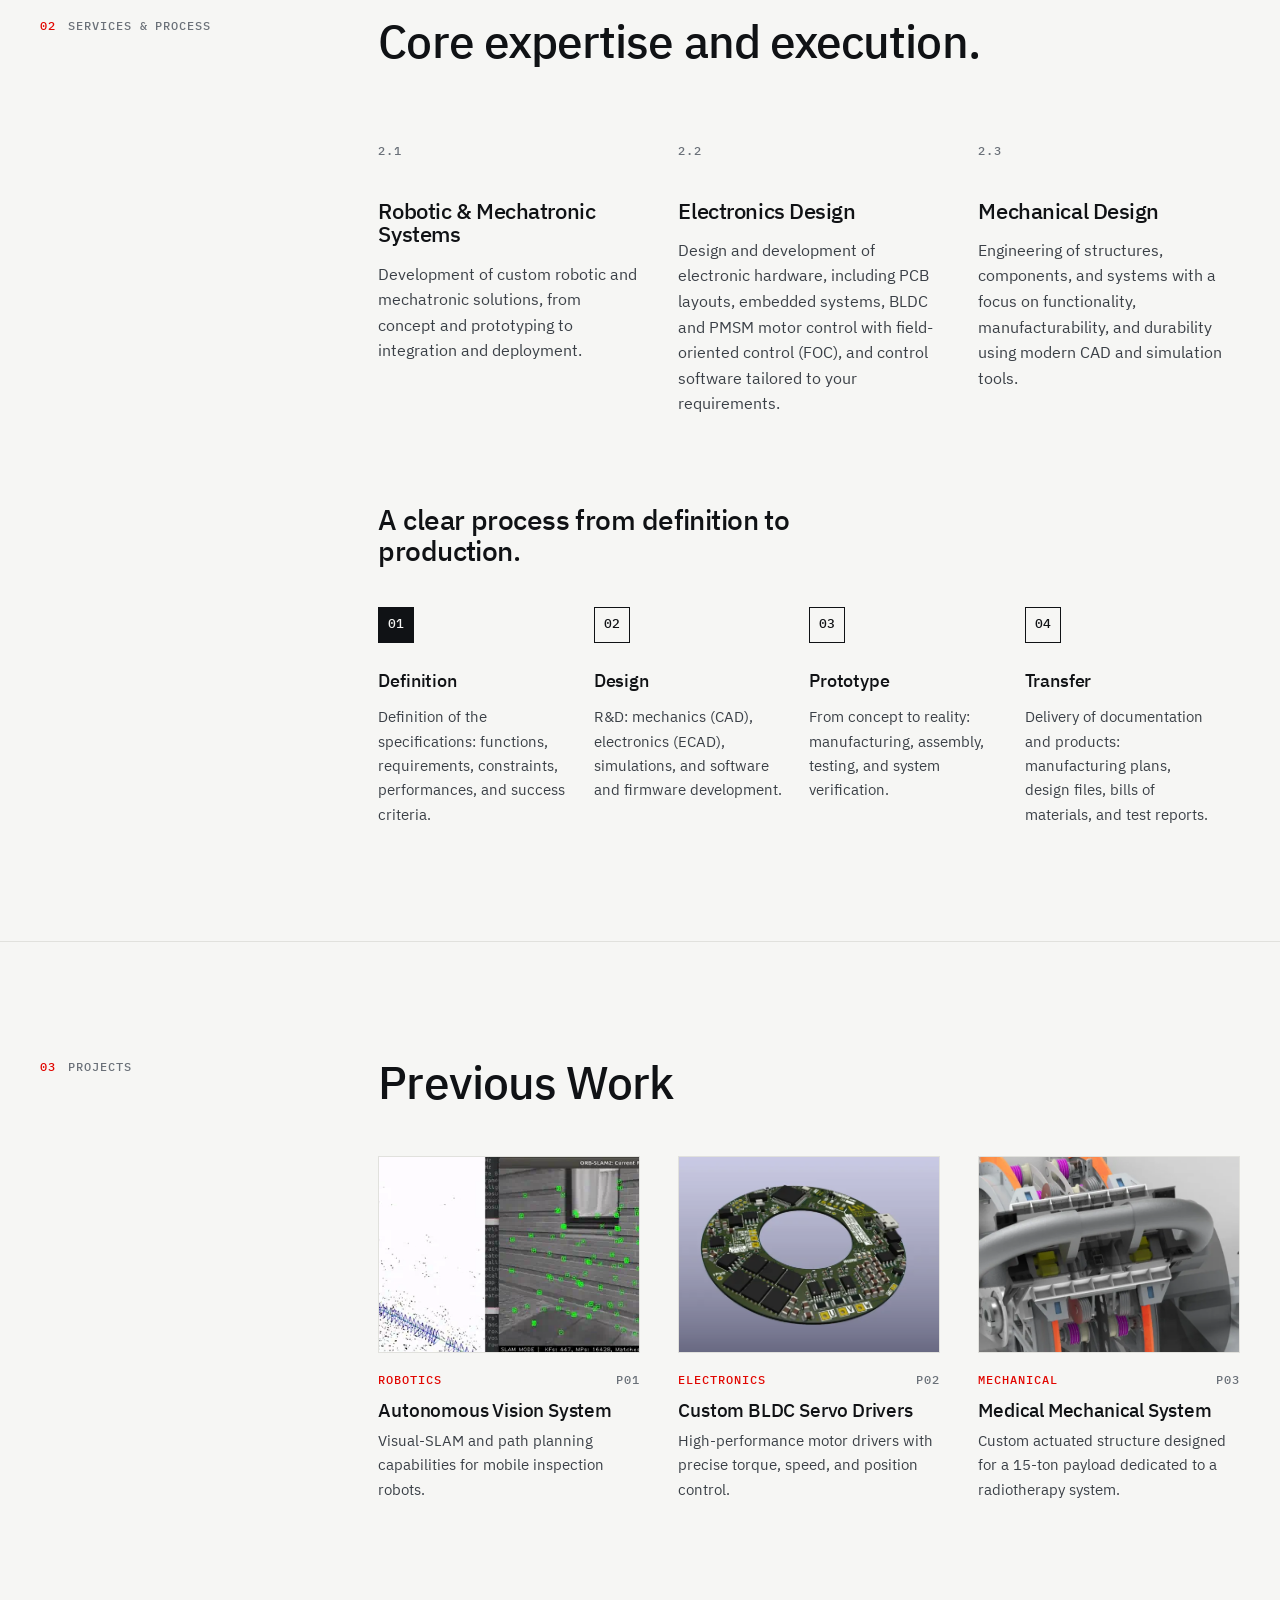
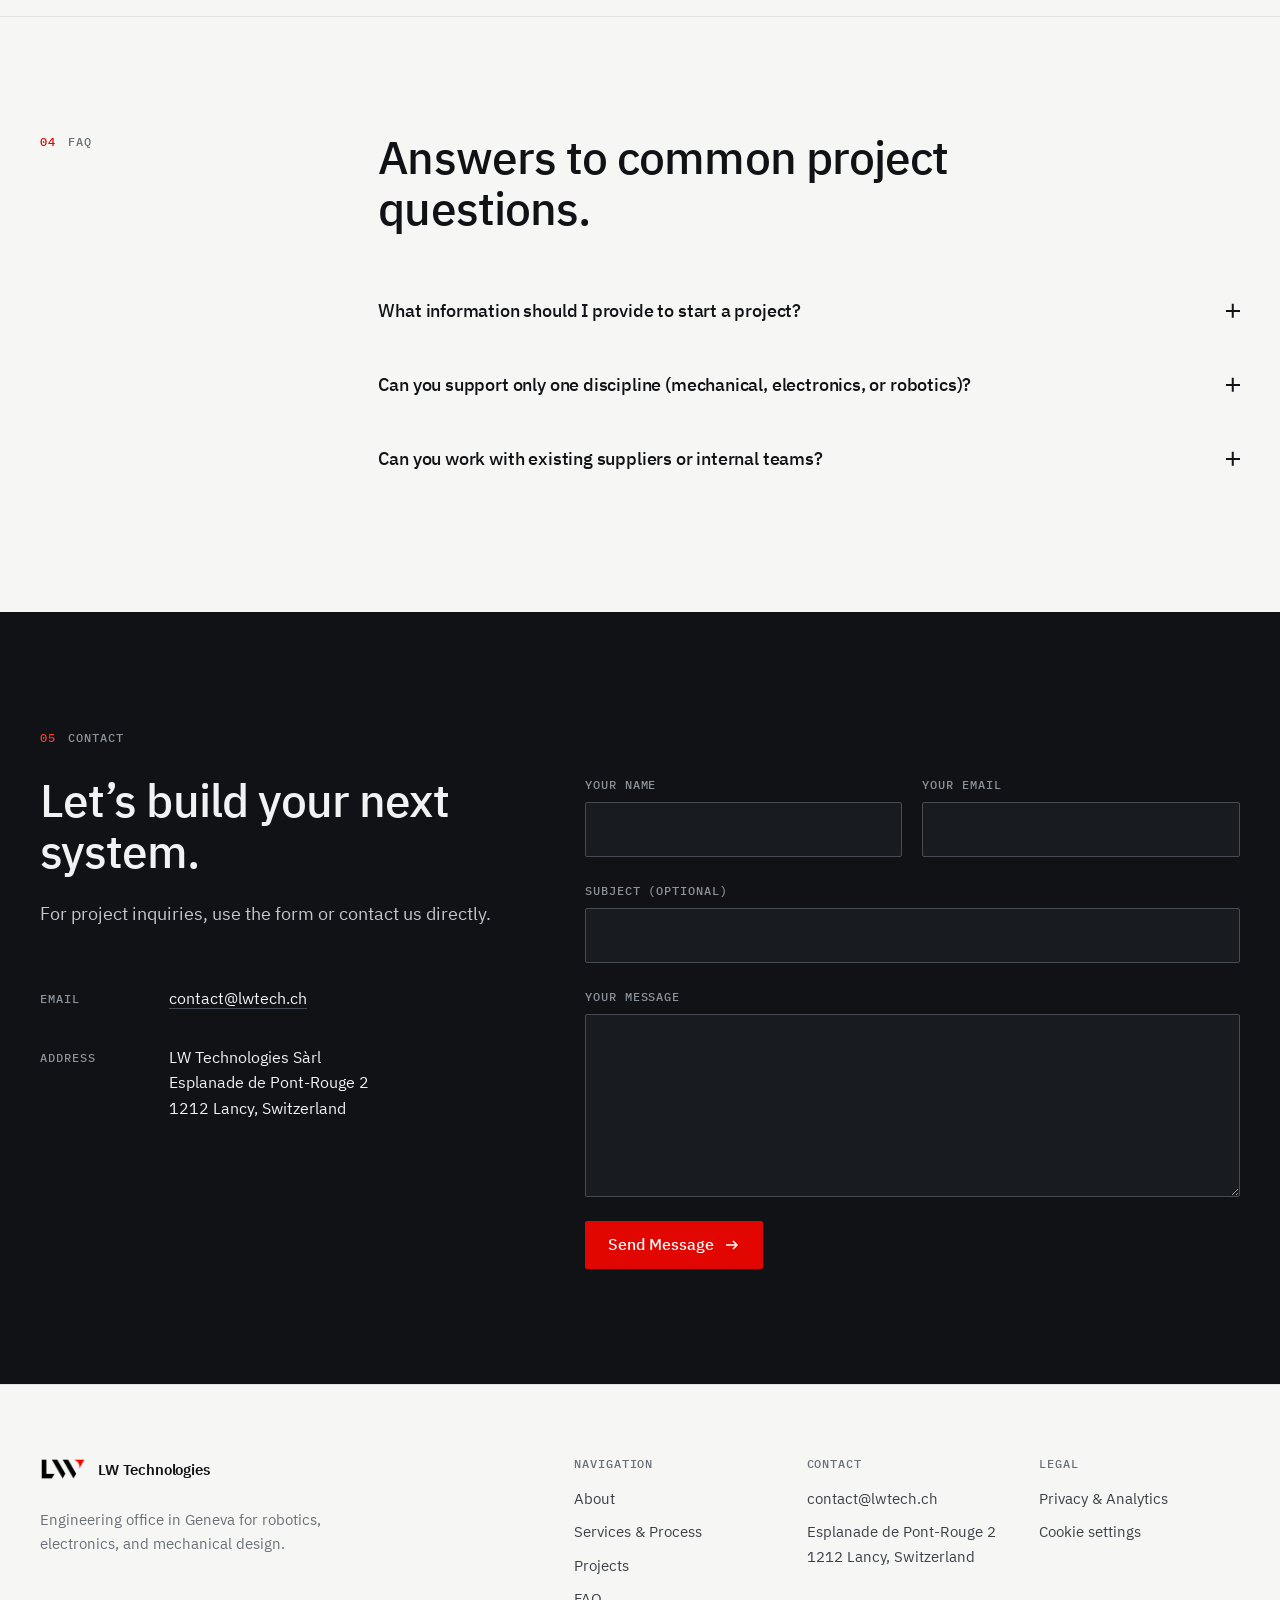
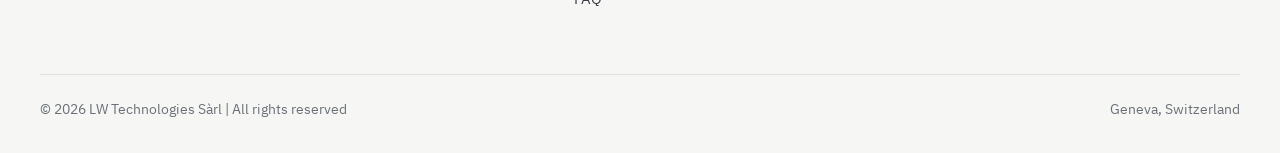
==== commit 628fc7cd: "Add thruster hero drawing, grain background and scroll motion - Hero: faint ducted ROV thruster draw" ====
--- a/index.html
+++ b/index.html
@@ -293,7 +293,7 @@
   </script>
   <link rel="preload" href="fonts/ibm-plex-sans-400.woff2" as="font" type="font/woff2" crossorigin />
   <link rel="preload" href="fonts/ibm-plex-sans-500.woff2" as="font" type="font/woff2" crossorigin />
-  <link rel="stylesheet" href="styles.css?v=20261013-7" />
+  <link rel="stylesheet" href="styles.css?v=20261015-31" />
 </head>
 <body>
   <!--
@@ -346,6 +346,7 @@
   <main id="main">
     <section class="hero" id="top" aria-labelledby="hero-title">
       <div class="container">
+        <svg class="hero-art" viewBox="196 24 470 300" xmlns="http://www.w3.org/2000/svg" aria-hidden="true" focusable="false"><defs><radialGradient id="hero-art-mask-g" cx="0.88" cy="0.12" r="1.05"><stop offset="0.1" stop-color="#ffffff"/><stop offset="0.2" stop-color="#e8e8e8"/><stop offset="0.4" stop-color="#b2b2b2"/><stop offset="0.6" stop-color="#707070"/><stop offset="0.7" stop-color="#343434"/><stop offset="0.9" stop-color="#0e0e0e"/><stop offset="1" stop-color="#000000"/></radialGradient><mask id="hero-art-mask" maskUnits="userSpaceOnUse" x="196" y="24" width="470" height="300"><rect x="196" y="24" width="470" height="300" fill="url(#hero-art-mask-g)"/></mask></defs><g mask="url(#hero-art-mask)"><defs><pattern id="hero-art-hatch" width="7" height="7" patternUnits="userSpaceOnUse" patternTransform="rotate(45)"><line x1="0" y1="0" x2="0" y2="7" class="hatch"/></pattern></defs><path class="stream" d="M-20 204.2 L116 204.8 L260 207.2 L272 207.8 L280 208.8 L288 210.4 L308 216.5 L316 218 L328 219.4 L452 220.2 L468 219.6 L472 218.8 L492 212 L504 208.9 L516 206.9 L532 205.5 L568 204.5 L716 203.5 L780 202.4"/><path class="particle" d="M-20 204.2 L116 204.8 L260 207.2 L272 207.8 L280 208.8 L288 210.4 L308 216.5 L316 218 L328 219.4 L452 220.2 L468 219.6 L472 218.8 L492 212 L504 208.9 L516 206.9 L532 205.5 L568 204.5 L716 203.5 L780 202.4" pathLength="100" stroke-dasharray="1 9" stroke-dashoffset="-0"><animate attributeName="stroke-dashoffset" from="-0" to="-10" dur="2s" repeatCount="indefinite"/></path><path class="stream" d="M-20 155.8 L116 155.2 L260 152.8 L272 152.2 L280 151.2 L288 149.6 L308 143.5 L316 142 L328 140.6 L452 139.8 L468 140.4 L472 141.2 L492 148 L504 151.1 L516 153.1 L532 154.5 L568 155.5 L716 156.5 L780 157.6"/><path class="particle" d="M-20 155.8 L116 155.2 L260 152.8 L272 152.2 L280 151.2 L288 149.6 L308 143.5 L316 142 L328 140.6 L452 139.8 L468 140.4 L472 141.2 L492 148 L504 151.1 L516 153.1 L532 154.5 L568 155.5 L716 156.5 L780 157.6" pathLength="100" stroke-dasharray="1 9" stroke-dashoffset="-5.8"><animate attributeName="stroke-dashoffset" from="-5.8" to="-15.8" dur="2s" repeatCount="indefinite"/></path><path class="stream" d="M-20 230.3 L60 230.8 L120 231.7 L164 233.1 L232 236.3 L248 236.2 L280 234.4 L300 234.1 L404 234.5 L464 236.8 L480 236 L520 232.6 L548 231.3 L720 228.9 L780 226.9"/><path class="particle" d="M-20 230.3 L60 230.8 L120 231.7 L164 233.1 L232 236.3 L248 236.2 L280 234.4 L300 234.1 L404 234.5 L464 236.8 L480 236 L520 232.6 L548 231.3 L720 228.9 L780 226.9" pathLength="100" stroke-dasharray="1 9" stroke-dashoffset="-3.7"><animate attributeName="stroke-dashoffset" from="-3.7" to="-13.7" dur="2s" repeatCount="indefinite"/></path><path class="stream" d="M-20 129.7 L60 129.2 L120 128.3 L164 126.9 L232 123.7 L248 123.8 L280 125.6 L300 125.9 L404 125.5 L464 123.2 L480 124 L520 127.4 L548 128.7 L720 131.1 L780 133.1"/><path class="particle-accent" d="M-20 129.7 L60 129.2 L120 128.3 L164 126.9 L232 123.7 L248 123.8 L280 125.6 L300 125.9 L404 125.5 L464 123.2 L480 124 L520 127.4 L548 128.7 L720 131.1 L780 133.1" pathLength="100" stroke-dasharray="1 9" stroke-dashoffset="-9.5"><animate attributeName="stroke-dashoffset" from="-9.5" to="-19.5" dur="2s" repeatCount="indefinite"/></path><path class="stream" d="M-20 252.4 L76 253.3 L140 255.1 L184 257.7 L232 262.8 L244 263.4 L256 261.9 L280 256.1 L296 253.1 L308 251.6 L336 249.9 L412 250 L436 252 L460 255.6 L476 256 L564 253 L728 250.4 L780 248.2"/><path class="particle" d="M-20 252.4 L76 253.3 L140 255.1 L184 257.7 L232 262.8 L244 263.4 L256 261.9 L280 256.1 L296 253.1 L308 251.6 L336 249.9 L412 250 L436 252 L460 255.6 L476 256 L564 253 L728 250.4 L780 248.2" pathLength="100" stroke-dasharray="1 9" stroke-dashoffset="-7.4"><animate attributeName="stroke-dashoffset" from="-7.4" to="-17.4" dur="2s" repeatCount="indefinite"/></path><path class="stream" d="M-20 107.6 L76 106.7 L140 104.9 L184 102.3 L232 97.2 L244 96.6 L256 98.1 L280 103.9 L296 106.9 L308 108.4 L336 110.1 L412 110 L436 108 L460 104.4 L476 104 L564 107 L728 109.6 L780 111.8"/><path class="particle" d="M-20 107.6 L76 106.7 L140 104.9 L184 102.3 L232 97.2 L244 96.6 L256 98.1 L280 103.9 L296 106.9 L308 108.4 L336 110.1 L412 110 L436 108 L460 104.4 L476 104 L564 107 L728 109.6 L780 111.8" pathLength="100" stroke-dasharray="1 9" stroke-dashoffset="-3.2"><animate attributeName="stroke-dashoffset" from="-3.2" to="-13.2" dur="2s" repeatCount="indefinite"/></path><path class="stream" d="M-20 280.6 L52 281.3 L104 282.4 L148 284.2 L180 286.7 L200 289.1 L216 292.2 L224 294.3 L232 297.1 L252 305.9 L260 308.6 L268 310.4 L280 311.4 L292 310.6 L304 309 L412 289.7 L436 286.1 L452 284.6 L556 281.3 L724 278.3 L780 276"/><path class="particle" d="M-20 280.6 L52 281.3 L104 282.4 L148 284.2 L180 286.7 L200 289.1 L216 292.2 L224 294.3 L232 297.1 L252 305.9 L260 308.6 L268 310.4 L280 311.4 L292 310.6 L304 309 L412 289.7 L436 286.1 L452 284.6 L556 281.3 L724 278.3 L780 276" pathLength="100" stroke-dasharray="1 9" stroke-dashoffset="-1.1"><animate attributeName="stroke-dashoffset" from="-1.1" to="-11.1" dur="2.6s" repeatCount="indefinite"/></path><path class="stream" d="M-20 79.4 L52 78.7 L104 77.6 L148 75.8 L180 73.3 L200 70.9 L216 67.8 L224 65.7 L232 62.9 L252 54.1 L260 51.4 L268 49.6 L280 48.6 L292 49.4 L304 51 L412 70.3 L436 73.9 L452 75.4 L556 78.7 L724 81.7 L780 84"/><path class="particle" d="M-20 79.4 L52 78.7 L104 77.6 L148 75.8 L180 73.3 L200 70.9 L216 67.8 L224 65.7 L232 62.9 L252 54.1 L260 51.4 L268 49.6 L280 48.6 L292 49.4 L304 51 L412 70.3 L436 73.9 L452 75.4 L556 78.7 L724 81.7 L780 84" pathLength="100" stroke-dasharray="1 9" stroke-dashoffset="-6.9"><animate attributeName="stroke-dashoffset" from="-6.9" to="-16.9" dur="2.6s" repeatCount="indefinite"/></path><path class="stream" d="M-20 320.7 L80 322 L148 324.5 L172 326.1 L196 328.3 L260 336.7 L272 337.6 L288 338 L320 336.5 L420 327.1 L448 325 L476 323.6 L552 321.3 L720 318.3 L780 316.4"/><path class="particle" d="M-20 320.7 L80 322 L148 324.5 L172 326.1 L196 328.3 L260 336.7 L272 337.6 L288 338 L320 336.5 L420 327.1 L448 325 L476 323.6 L552 321.3 L720 318.3 L780 316.4" pathLength="100" stroke-dasharray="1 9" stroke-dashoffset="-4.8"><animate attributeName="stroke-dashoffset" from="-4.8" to="-14.8" dur="2.6s" repeatCount="indefinite"/></path><path class="stream" d="M-20 39.3 L80 38 L148 35.5 L172 33.9 L196 31.7 L260 23.3 L272 22.4 L288 22 L320 23.5 L420 32.9 L448 35 L476 36.4 L552 38.7 L720 41.7 L780 43.6"/><path class="particle" d="M-20 39.3 L80 38 L148 35.5 L172 33.9 L196 31.7 L260 23.3 L272 22.4 L288 22 L320 23.5 L420 32.9 L448 35 L476 36.4 L552 38.7 L720 41.7 L780 43.6" pathLength="100" stroke-dasharray="1 9" stroke-dashoffset="-0.6"><animate attributeName="stroke-dashoffset" from="-0.6" to="-10.6" dur="2.6s" repeatCount="indefinite"/></path><path class="section" d="M250 276 L253.3 274.4 L256.7 272.8 L260 271.3 L263.3 269.9 L266.7 268.5 L270 267.2 L273.3 266 L276.7 264.9 L280 263.8 L283.3 262.8 L286.7 261.9 L290 261 L293.3 260.2 L296.7 259.5 L300 258.8 L303.3 258.2 L306.7 257.7 L310 257.2 L313.3 256.9 L316.7 256.6 L320 256.3 L323.3 256.1 L326.7 256 L330 256 L333.3 256 L336.7 256 L340 256 L343.3 256 L346.7 256 L350 256 L353.3 256 L356.7 256 L360 256 L363.3 256 L366.7 256 L370 256 L373.3 256 L376.7 256 L380 256 L383.3 256 L386.7 256 L390 256 L393.3 256 L396.7 256 L400 256 L403.3 256 L406.7 256 L410 256 L413.3 256 L416.7 256 L420 256 L423.3 256.1 L426.7 256.2 L430 256.6 L433.3 257 L436.7 257.5 L440 258.2 L443.3 259 L446.7 260 L450 261 L450 262.5 L441.8 264.5 L433.6 266.4 L425.4 268.4 L417.2 270.4 L409 272.4 L400.8 274.4 L392.6 276.3 L384.4 278.3 L376.2 280.3 L368 282.2 L359.8 284.2 L351.6 286.2 L343.4 288.2 L335.2 290.1 L327 292.1 L318.8 294.1 L310.6 296.1 L302.4 298.1 L294.2 300 L286 302 L282.8 302.6 L279.7 302.9 L276.6 302.9 L273.6 302.7 L270.6 302.2 L267.7 301.5 L264.9 300.6 L262.3 299.6 L259.7 298.3 L257.4 297 L255.2 295.5 L253.2 294 L251.4 292.3 L249.8 290.7 L248.4 289 L247.4 287.3 L246.5 285.6 L246 283.9 L245.8 282.3 L245.9 280.8 L246.4 279.4 L247.2 278.1 L248.4 277 L250 276 Z" style="fill:url(#hero-art-hatch)"/><path class="section" d="M250 84 L253.3 85.6 L256.7 87.2 L260 88.7 L263.3 90.1 L266.7 91.5 L270 92.8 L273.3 94 L276.7 95.1 L280 96.2 L283.3 97.2 L286.7 98.1 L290 99 L293.3 99.8 L296.7 100.5 L300 101.2 L303.3 101.8 L306.7 102.3 L310 102.8 L313.3 103.1 L316.7 103.4 L320 103.7 L323.3 103.9 L326.7 104 L330 104 L333.3 104 L336.7 104 L340 104 L343.3 104 L346.7 104 L350 104 L353.3 104 L356.7 104 L360 104 L363.3 104 L366.7 104 L370 104 L373.3 104 L376.7 104 L380 104 L383.3 104 L386.7 104 L390 104 L393.3 104 L396.7 104 L400 104 L403.3 104 L406.7 104 L410 104 L413.3 104 L416.7 104 L420 104 L423.3 103.9 L426.7 103.8 L430 103.4 L433.3 103 L436.7 102.5 L440 101.8 L443.3 101 L446.7 100 L450 99 L450 97.5 L441.8 95.5 L433.6 93.6 L425.4 91.6 L417.2 89.6 L409 87.6 L400.8 85.7 L392.6 83.7 L384.4 81.7 L376.2 79.7 L368 77.8 L359.8 75.8 L351.6 73.8 L343.4 71.8 L335.2 69.8 L327 67.9 L318.8 65.9 L310.6 63.9 L302.4 61.9 L294.2 60 L286 58 L282.8 57.4 L279.7 57.1 L276.6 57.1 L273.6 57.3 L270.6 57.8 L267.7 58.5 L264.9 59.4 L262.3 60.4 L259.7 61.7 L257.4 63 L255.2 64.5 L253.2 66 L251.4 67.7 L249.8 69.3 L248.4 71 L247.4 72.7 L246.5 74.4 L246 76.1 L245.8 77.7 L245.9 79.2 L246.4 80.6 L247.2 81.9 L248.4 83 L250 84 Z" style="fill:url(#hero-art-hatch)"/><path class="blade-shape" d="M322.6 145 L320.2 140.9 L318.8 136.8 L318.5 132.7 L319.1 128.6 L320.5 124.4 L322.5 120.3 L324.8 116.2 L327.3 112.1 L329.7 108 L330.3 108 L332.7 112.1 L335.2 116.2 L337.5 120.3 L339.5 124.4 L340.9 128.6 L341.5 132.7 L341.2 136.8 L339.8 140.9 L337.4 145 Z" opacity="0"><animate attributeName="d" values="M322.6 145 L320.2 140.9 L318.8 136.8 L318.5 132.7 L319.1 128.6 L320.5 124.4 L322.5 120.3 L324.8 116.2 L327.3 112.1 L329.7 108 L330.3 108 L332.7 112.1 L335.2 116.2 L337.5 120.3 L339.5 124.4 L340.9 128.6 L341.5 132.7 L341.2 136.8 L339.8 140.9 L337.4 145 Z;M322.6 143.9 L320.2 139.1 L318.8 134.5 L318.5 130.1 L319.1 125.9 L320.5 122 L322.5 118.4 L324.8 115 L327.3 111.7 L329.7 108.5 L330.3 108.7 L332.7 113.7 L335.2 118.6 L337.5 123.3 L339.5 127.8 L340.9 132.1 L341.5 136.1 L341.2 139.8 L339.8 143.3 L337.4 146.7 Z;M322.6 143.4 L320.2 138.1 L318.8 133 L318.5 128.4 L319.1 124.2 L320.5 120.6 L322.5 117.5 L324.8 114.8 L327.3 112.4 L329.7 110.2 L330.3 110.7 L332.7 116.4 L335.2 122 L337.5 127.2 L339.5 132.1 L340.9 136.4 L341.5 140.2 L341.2 143.5 L339.8 146.4 L337.4 149 Z;M322.6 143.5 L320.2 137.7 L318.8 132.3 L318.5 127.5 L319.1 123.5 L320.5 120.2 L322.5 117.7 L324.8 115.8 L327.3 114.3 L329.7 113.1 L330.3 113.8 L332.7 120.2 L335.2 126.4 L337.5 132.1 L339.5 137.1 L340.9 141.4 L341.5 145 L341.2 147.8 L339.8 150 L337.4 151.8 Z;M322.6 144.3 L320.2 138.1 L318.8 132.4 L318.5 127.6 L319.1 123.7 L320.5 120.8 L322.5 118.9 L324.8 117.8 L327.3 117.3 L329.7 117.2 L330.3 118.1 L332.7 125.1 L335.2 131.7 L337.5 137.7 L339.5 142.9 L340.9 147.2 L341.5 150.4 L341.2 152.7 L339.8 154.2 L337.4 155.1 Z;M322.6 145.7 L320.2 139.2 L318.8 133.4 L318.5 128.6 L319.1 124.9 L320.5 122.5 L322.5 121.2 L324.8 120.9 L327.3 121.4 L329.7 122.3 L330.3 123.5 L332.7 130.9 L335.2 137.9 L337.5 144.1 L339.5 149.4 L340.9 153.5 L341.5 156.3 L341.2 158 L339.8 158.8 L337.4 158.8 Z;M322.6 147.6 L320.2 141 L318.8 135.1 L318.5 130.4 L319.1 127 L320.5 125.1 L322.5 124.5 L324.8 125.1 L327.3 126.5 L329.7 128.4 L330.3 129.8 L332.7 137.5 L335.2 144.7 L337.5 151.1 L339.5 156.3 L340.9 160.2 L341.5 162.7 L341.2 163.8 L339.8 163.7 L337.4 162.9 Z;M322.6 150.1 L320.2 143.4 L318.8 137.6 L318.5 133.1 L319.1 130.1 L320.5 128.7 L322.5 128.8 L324.8 130.2 L327.3 132.5 L329.7 135.4 L330.3 136.9 L332.7 144.8 L335.2 152.2 L337.5 158.6 L339.5 163.7 L340.9 167.3 L341.5 169.3 L341.2 169.8 L339.8 169 L337.4 167.2 Z;M322.6 153.2 L320.2 146.5 L318.8 140.8 L318.5 136.6 L319.1 134 L320.5 133.1 L322.5 133.9 L324.8 136.1 L327.3 139.3 L329.7 143.2 L330.3 144.8 L332.7 152.8 L335.2 160.1 L337.5 166.5 L339.5 171.4 L340.9 174.6 L341.5 176.1 L341.2 175.9 L339.8 174.4 L337.4 171.8 Z;M322.6 156.7 L320.2 150.2 L318.8 144.7 L318.5 140.8 L319.1 138.6 L320.5 138.3 L322.5 139.8 L324.8 142.8 L327.3 146.9 L329.7 151.6 L330.3 153.3 L332.7 161.2 L335.2 168.4 L337.5 174.5 L339.5 179.2 L340.9 182 L341.5 183 L341.2 182.2 L339.8 179.9 L337.4 176.6 Z;M322.6 160.5 L320.2 154.3 L318.8 149.2 L318.5 145.7 L319.1 144 L320.5 144.3 L322.5 146.4 L324.8 150.1 L327.3 154.9 L329.7 160.4 L330.3 162.3 L332.7 169.9 L335.2 176.9 L337.5 182.7 L339.5 187 L340.9 189.3 L341.5 189.8 L341.2 188.4 L339.8 185.4 L337.4 181.3 Z;M322.6 164.7 L320.2 158.9 L318.8 154.3 L318.5 151.2 L319.1 150 L320.5 150.8 L322.5 153.6 L324.8 157.9 L327.3 163.4 L329.7 169.7 L330.3 171.5 L332.7 178.8 L335.2 185.4 L337.5 190.9 L339.5 194.7 L340.9 196.5 L341.5 196.4 L341.2 194.5 L339.8 190.9 L337.4 186.1 Z;M322.6 169.2 L320.2 163.9 L318.8 159.7 L318.5 157.2 L319.1 156.5 L320.5 157.9 L322.5 161.2 L324.8 166.1 L327.3 172.2 L329.7 179.1 L330.3 180.9 L332.7 187.8 L335.2 193.9 L337.5 198.8 L339.5 202.1 L340.9 203.5 L341.5 202.8 L341.2 200.3 L339.8 196.1 L337.4 190.8 Z" dur="1.4s" repeatCount="indefinite"/><animate attributeName="opacity" values="0;1;1;1;1;1;1;1;1;1;1;1;1" dur="1.4s" calcMode="discrete" repeatCount="indefinite"/></path><path class="blade-shape" d="M322.6 169.2 L320.2 163.9 L318.8 159.7 L318.5 157.2 L319.1 156.5 L320.5 157.9 L322.5 161.2 L324.8 166.1 L327.3 172.2 L329.7 179.1 L330.3 180.9 L332.7 187.8 L335.2 193.9 L337.5 198.8 L339.5 202.1 L340.9 203.5 L341.5 202.8 L341.2 200.3 L339.8 196.1 L337.4 190.8 Z" opacity="1"><animate attributeName="d" values="M322.6 169.2 L320.2 163.9 L318.8 159.7 L318.5 157.2 L319.1 156.5 L320.5 157.9 L322.5 161.2 L324.8 166.1 L327.3 172.2 L329.7 179.1 L330.3 180.9 L332.7 187.8 L335.2 193.9 L337.5 198.8 L339.5 202.1 L340.9 203.5 L341.5 202.8 L341.2 200.3 L339.8 196.1 L337.4 190.8 Z;M322.6 173.9 L320.2 169.1 L318.8 165.5 L318.5 163.6 L319.1 163.5 L320.5 165.3 L322.5 169.1 L324.8 174.6 L327.3 181.2 L329.7 188.5 L330.3 190.3 L332.7 196.6 L335.2 202.1 L337.5 206.4 L339.5 209.2 L340.9 210 L341.5 208.8 L341.2 205.7 L339.8 201.1 L337.4 195.3 Z;M322.6 178.7 L320.2 174.6 L318.8 171.6 L318.5 170.2 L319.1 170.7 L320.5 173 L322.5 177.3 L324.8 183.1 L327.3 190.1 L329.7 197.7 L330.3 199.6 L332.7 205.1 L335.2 209.9 L337.5 213.6 L339.5 215.7 L340.9 216 L341.5 214.3 L341.2 210.8 L339.8 205.7 L337.4 199.5 Z;M322.6 183.4 L320.2 180.1 L318.8 177.8 L318.5 177 L319.1 178 L320.5 180.8 L322.5 185.5 L324.8 191.6 L327.3 198.8 L329.7 206.7 L330.3 208.4 L332.7 213.1 L335.2 217.2 L337.5 220.2 L339.5 221.7 L340.9 221.4 L341.5 219.2 L341.2 215.3 L339.8 209.8 L337.4 203.3 Z;M322.6 188.2 L320.2 185.6 L318.8 184.1 L318.5 183.9 L319.1 185.4 L320.5 188.6 L322.5 193.5 L324.8 199.9 L327.3 207.2 L329.7 215.2 L330.3 216.8 L332.7 220.7 L335.2 223.9 L337.5 226.1 L339.5 226.9 L340.9 226 L341.5 223.4 L341.2 219.2 L339.8 213.5 L337.4 206.8 Z;M322.6 192.8 L320.2 191 L318.8 190.2 L318.5 190.7 L319.1 192.7 L320.5 196.3 L322.5 201.4 L324.8 207.8 L327.3 215.2 L329.7 223.1 L330.3 224.6 L332.7 227.5 L335.2 229.8 L337.5 231.2 L339.5 231.3 L340.9 229.9 L341.5 226.9 L341.2 222.4 L339.8 216.6 L337.4 209.9 Z;M322.6 197.1 L320.2 196.3 L318.8 196.2 L318.5 197.3 L319.1 199.8 L320.5 203.7 L322.5 208.9 L324.8 215.3 L327.3 222.5 L329.7 230.2 L330.3 231.6 L332.7 233.5 L335.2 234.9 L337.5 235.5 L339.5 234.9 L340.9 233 L341.5 229.6 L341.2 224.9 L339.8 219 L337.4 212.4 Z;M322.6 201.2 L320.2 201.2 L318.8 202 L318.5 203.7 L319.1 206.5 L320.5 210.6 L322.5 215.9 L324.8 222.1 L327.3 229.1 L329.7 236.5 L330.3 237.7 L332.7 238.6 L335.2 239.1 L337.5 238.8 L339.5 237.5 L340.9 235.1 L341.5 231.4 L341.2 226.6 L339.8 220.8 L337.4 214.3 Z;M322.6 204.9 L320.2 205.8 L318.8 207.3 L318.5 209.6 L319.1 212.8 L320.5 217.1 L322.5 222.3 L324.8 228.3 L327.3 234.9 L329.7 241.9 L330.3 242.8 L332.7 242.7 L335.2 242.2 L337.5 241.1 L339.5 239.2 L340.9 236.3 L341.5 232.4 L341.2 227.6 L339.8 221.9 L337.4 215.7 Z;M322.6 208.2 L320.2 210 L318.8 212.2 L318.5 215 L319.1 218.6 L320.5 222.9 L322.5 227.9 L324.8 233.6 L327.3 239.8 L329.7 246.2 L330.3 246.9 L332.7 245.7 L335.2 244.2 L337.5 242.3 L339.5 239.8 L340.9 236.5 L341.5 232.5 L341.2 227.7 L339.8 222.3 L337.4 216.5 Z;M322.6 211 L320.2 213.6 L318.8 216.5 L318.5 219.8 L319.1 223.6 L320.5 227.9 L322.5 232.8 L324.8 238 L327.3 243.6 L329.7 249.3 L330.3 249.8 L332.7 247.6 L335.2 245.2 L337.5 242.5 L339.5 239.4 L340.9 235.8 L341.5 231.6 L341.2 227 L339.8 221.9 L337.4 216.6 Z;M322.6 213.3 L320.2 216.7 L318.8 220.2 L318.5 223.9 L319.1 227.9 L320.5 232.2 L322.5 236.7 L324.8 241.4 L327.3 246.3 L329.7 251.3 L330.3 251.5 L332.7 248.3 L335.2 245 L337.5 241.6 L339.5 238 L340.9 234.1 L341.5 229.9 L341.2 225.5 L339.8 220.9 L337.4 216.1 Z;M322.6 215 L320.2 219.1 L318.8 223.2 L318.5 227.3 L319.1 231.4 L320.5 235.6 L322.5 239.7 L324.8 243.8 L327.3 247.9 L329.7 252 L330.3 252 L332.7 247.9 L335.2 243.8 L337.5 239.7 L339.5 235.6 L340.9 231.4 L341.5 227.3 L341.2 223.2 L339.8 219.1 L337.4 215 Z" dur="1.4s" repeatCount="indefinite"/><animate attributeName="opacity" values="1;1;1;1;1;1;1;1;1;1;1;1;1" dur="1.4s" calcMode="discrete" repeatCount="indefinite"/></path><path class="blade-shape" d="M322.6 215 L320.2 219.1 L318.8 223.2 L318.5 227.3 L319.1 231.4 L320.5 235.6 L322.5 239.7 L324.8 243.8 L327.3 247.9 L329.7 252 L330.3 252 L332.7 247.9 L335.2 243.8 L337.5 239.7 L339.5 235.6 L340.9 231.4 L341.5 227.3 L341.2 223.2 L339.8 219.1 L337.4 215 Z" opacity="1"><animate attributeName="d" values="M322.6 215 L320.2 219.1 L318.8 223.2 L318.5 227.3 L319.1 231.4 L320.5 235.6 L322.5 239.7 L324.8 243.8 L327.3 247.9 L329.7 252 L330.3 252 L332.7 247.9 L335.2 243.8 L337.5 239.7 L339.5 235.6 L340.9 231.4 L341.5 227.3 L341.2 223.2 L339.8 219.1 L337.4 215 Z;M322.6 216.1 L320.2 220.9 L318.8 225.5 L318.5 229.9 L319.1 234.1 L320.5 238 L322.5 241.6 L324.8 245 L327.3 248.3 L329.7 251.5 L330.3 251.3 L332.7 246.3 L335.2 241.4 L337.5 236.7 L339.5 232.2 L340.9 227.9 L341.5 223.9 L341.2 220.2 L339.8 216.7 L337.4 213.3 Z;M322.6 216.6 L320.2 221.9 L318.8 227 L318.5 231.6 L319.1 235.8 L320.5 239.4 L322.5 242.5 L324.8 245.2 L327.3 247.6 L329.7 249.8 L330.3 249.3 L332.7 243.6 L335.2 238 L337.5 232.8 L339.5 227.9 L340.9 223.6 L341.5 219.8 L341.2 216.5 L339.8 213.6 L337.4 211 Z;M322.6 216.5 L320.2 222.3 L318.8 227.7 L318.5 232.5 L319.1 236.5 L320.5 239.8 L322.5 242.3 L324.8 244.2 L327.3 245.7 L329.7 246.9 L330.3 246.2 L332.7 239.8 L335.2 233.6 L337.5 227.9 L339.5 222.9 L340.9 218.6 L341.5 215 L341.2 212.2 L339.8 210 L337.4 208.2 Z;M322.6 215.7 L320.2 221.9 L318.8 227.6 L318.5 232.4 L319.1 236.3 L320.5 239.2 L322.5 241.1 L324.8 242.2 L327.3 242.7 L329.7 242.8 L330.3 241.9 L332.7 234.9 L335.2 228.3 L337.5 222.3 L339.5 217.1 L340.9 212.8 L341.5 209.6 L341.2 207.3 L339.8 205.8 L337.4 204.9 Z;M322.6 214.3 L320.2 220.8 L318.8 226.6 L318.5 231.4 L319.1 235.1 L320.5 237.5 L322.5 238.8 L324.8 239.1 L327.3 238.6 L329.7 237.7 L330.3 236.5 L332.7 229.1 L335.2 222.1 L337.5 215.9 L339.5 210.6 L340.9 206.5 L341.5 203.7 L341.2 202 L339.8 201.2 L337.4 201.2 Z;M322.6 212.4 L320.2 219 L318.8 224.9 L318.5 229.6 L319.1 233 L320.5 234.9 L322.5 235.5 L324.8 234.9 L327.3 233.5 L329.7 231.6 L330.3 230.2 L332.7 222.5 L335.2 215.3 L337.5 208.9 L339.5 203.7 L340.9 199.8 L341.5 197.3 L341.2 196.2 L339.8 196.3 L337.4 197.1 Z;M322.6 209.9 L320.2 216.6 L318.8 222.4 L318.5 226.9 L319.1 229.9 L320.5 231.3 L322.5 231.2 L324.8 229.8 L327.3 227.5 L329.7 224.6 L330.3 223.1 L332.7 215.2 L335.2 207.8 L337.5 201.4 L339.5 196.3 L340.9 192.7 L341.5 190.7 L341.2 190.2 L339.8 191 L337.4 192.8 Z;M322.6 206.8 L320.2 213.5 L318.8 219.2 L318.5 223.4 L319.1 226 L320.5 226.9 L322.5 226.1 L324.8 223.9 L327.3 220.7 L329.7 216.8 L330.3 215.2 L332.7 207.2 L335.2 199.9 L337.5 193.5 L339.5 188.6 L340.9 185.4 L341.5 183.9 L341.2 184.1 L339.8 185.6 L337.4 188.2 Z;M322.6 203.3 L320.2 209.8 L318.8 215.3 L318.5 219.2 L319.1 221.4 L320.5 221.7 L322.5 220.2 L324.8 217.2 L327.3 213.1 L329.7 208.4 L330.3 206.7 L332.7 198.8 L335.2 191.6 L337.5 185.5 L339.5 180.8 L340.9 178 L341.5 177 L341.2 177.8 L339.8 180.1 L337.4 183.4 Z;M322.6 199.5 L320.2 205.7 L318.8 210.8 L318.5 214.3 L319.1 216 L320.5 215.7 L322.5 213.6 L324.8 209.9 L327.3 205.1 L329.7 199.6 L330.3 197.7 L332.7 190.1 L335.2 183.1 L337.5 177.3 L339.5 173 L340.9 170.7 L341.5 170.2 L341.2 171.6 L339.8 174.6 L337.4 178.7 Z;M322.6 195.3 L320.2 201.1 L318.8 205.7 L318.5 208.8 L319.1 210 L320.5 209.2 L322.5 206.4 L324.8 202.1 L327.3 196.6 L329.7 190.3 L330.3 188.5 L332.7 181.2 L335.2 174.6 L337.5 169.1 L339.5 165.3 L340.9 163.5 L341.5 163.6 L341.2 165.5 L339.8 169.1 L337.4 173.9 Z;M322.6 190.8 L320.2 196.1 L318.8 200.3 L318.5 202.8 L319.1 203.5 L320.5 202.1 L322.5 198.8 L324.8 193.9 L327.3 187.8 L329.7 180.9 L330.3 179.1 L332.7 172.2 L335.2 166.1 L337.5 161.2 L339.5 157.9 L340.9 156.5 L341.5 157.2 L341.2 159.7 L339.8 163.9 L337.4 169.2 Z" dur="1.4s" repeatCount="indefinite"/><animate attributeName="opacity" values="1;0;0;0;0;0;0;0;0;0;0;0;0" dur="1.4s" calcMode="discrete" repeatCount="indefinite"/></path><path class="blade-shape" d="M322.6 190.8 L320.2 196.1 L318.8 200.3 L318.5 202.8 L319.1 203.5 L320.5 202.1 L322.5 198.8 L324.8 193.9 L327.3 187.8 L329.7 180.9 L330.3 179.1 L332.7 172.2 L335.2 166.1 L337.5 161.2 L339.5 157.9 L340.9 156.5 L341.5 157.2 L341.2 159.7 L339.8 163.9 L337.4 169.2 Z" opacity="0"><animate attributeName="d" values="M322.6 190.8 L320.2 196.1 L318.8 200.3 L318.5 202.8 L319.1 203.5 L320.5 202.1 L322.5 198.8 L324.8 193.9 L327.3 187.8 L329.7 180.9 L330.3 179.1 L332.7 172.2 L335.2 166.1 L337.5 161.2 L339.5 157.9 L340.9 156.5 L341.5 157.2 L341.2 159.7 L339.8 163.9 L337.4 169.2 Z;M322.6 186.1 L320.2 190.9 L318.8 194.5 L318.5 196.4 L319.1 196.5 L320.5 194.7 L322.5 190.9 L324.8 185.4 L327.3 178.8 L329.7 171.5 L330.3 169.7 L332.7 163.4 L335.2 157.9 L337.5 153.6 L339.5 150.8 L340.9 150 L341.5 151.2 L341.2 154.3 L339.8 158.9 L337.4 164.7 Z;M322.6 181.3 L320.2 185.4 L318.8 188.4 L318.5 189.8 L319.1 189.3 L320.5 187 L322.5 182.7 L324.8 176.9 L327.3 169.9 L329.7 162.3 L330.3 160.4 L332.7 154.9 L335.2 150.1 L337.5 146.4 L339.5 144.3 L340.9 144 L341.5 145.7 L341.2 149.2 L339.8 154.3 L337.4 160.5 Z;M322.6 176.6 L320.2 179.9 L318.8 182.2 L318.5 183 L319.1 182 L320.5 179.2 L322.5 174.5 L324.8 168.4 L327.3 161.2 L329.7 153.3 L330.3 151.6 L332.7 146.9 L335.2 142.8 L337.5 139.8 L339.5 138.3 L340.9 138.6 L341.5 140.8 L341.2 144.7 L339.8 150.2 L337.4 156.7 Z;M322.6 171.8 L320.2 174.4 L318.8 175.9 L318.5 176.1 L319.1 174.6 L320.5 171.4 L322.5 166.5 L324.8 160.1 L327.3 152.8 L329.7 144.8 L330.3 143.2 L332.7 139.3 L335.2 136.1 L337.5 133.9 L339.5 133.1 L340.9 134 L341.5 136.6 L341.2 140.8 L339.8 146.5 L337.4 153.2 Z;M322.6 167.2 L320.2 169 L318.8 169.8 L318.5 169.3 L319.1 167.3 L320.5 163.7 L322.5 158.6 L324.8 152.2 L327.3 144.8 L329.7 136.9 L330.3 135.4 L332.7 132.5 L335.2 130.2 L337.5 128.8 L339.5 128.7 L340.9 130.1 L341.5 133.1 L341.2 137.6 L339.8 143.4 L337.4 150.1 Z;M322.6 162.9 L320.2 163.7 L318.8 163.8 L318.5 162.7 L319.1 160.2 L320.5 156.3 L322.5 151.1 L324.8 144.7 L327.3 137.5 L329.7 129.8 L330.3 128.4 L332.7 126.5 L335.2 125.1 L337.5 124.5 L339.5 125.1 L340.9 127 L341.5 130.4 L341.2 135.1 L339.8 141 L337.4 147.6 Z;M322.6 158.8 L320.2 158.8 L318.8 158 L318.5 156.3 L319.1 153.5 L320.5 149.4 L322.5 144.1 L324.8 137.9 L327.3 130.9 L329.7 123.5 L330.3 122.3 L332.7 121.4 L335.2 120.9 L337.5 121.2 L339.5 122.5 L340.9 124.9 L341.5 128.6 L341.2 133.4 L339.8 139.2 L337.4 145.7 Z;M322.6 155.1 L320.2 154.2 L318.8 152.7 L318.5 150.4 L319.1 147.2 L320.5 142.9 L322.5 137.7 L324.8 131.7 L327.3 125.1 L329.7 118.1 L330.3 117.2 L332.7 117.3 L335.2 117.8 L337.5 118.9 L339.5 120.8 L340.9 123.7 L341.5 127.6 L341.2 132.4 L339.8 138.1 L337.4 144.3 Z;M322.6 151.8 L320.2 150 L318.8 147.8 L318.5 145 L319.1 141.4 L320.5 137.1 L322.5 132.1 L324.8 126.4 L327.3 120.2 L329.7 113.8 L330.3 113.1 L332.7 114.3 L335.2 115.8 L337.5 117.7 L339.5 120.2 L340.9 123.5 L341.5 127.5 L341.2 132.3 L339.8 137.7 L337.4 143.5 Z;M322.6 149 L320.2 146.4 L318.8 143.5 L318.5 140.2 L319.1 136.4 L320.5 132.1 L322.5 127.2 L324.8 122 L327.3 116.4 L329.7 110.7 L330.3 110.2 L332.7 112.4 L335.2 114.8 L337.5 117.5 L339.5 120.6 L340.9 124.2 L341.5 128.4 L341.2 133 L339.8 138.1 L337.4 143.4 Z;M322.6 146.7 L320.2 143.3 L318.8 139.8 L318.5 136.1 L319.1 132.1 L320.5 127.8 L322.5 123.3 L324.8 118.6 L327.3 113.7 L329.7 108.7 L330.3 108.5 L332.7 111.7 L335.2 115 L337.5 118.4 L339.5 122 L340.9 125.9 L341.5 130.1 L341.2 134.5 L339.8 139.1 L337.4 143.9 Z;M322.6 145 L320.2 140.9 L318.8 136.8 L318.5 132.7 L319.1 128.6 L320.5 124.4 L322.5 120.3 L324.8 116.2 L327.3 112.1 L329.7 108 L330.3 108 L332.7 112.1 L335.2 116.2 L337.5 120.3 L339.5 124.4 L340.9 128.6 L341.5 132.7 L341.2 136.8 L339.8 140.9 L337.4 145 Z" dur="1.4s" repeatCount="indefinite"/><animate attributeName="opacity" values="0;0;0;0;0;0;0;0;0;0;0;0;0" dur="1.4s" calcMode="discrete" repeatCount="indefinite"/></path><path class="part" d="M324 146 A34 34 0 0 0 324 214 Z"/><rect class="part" x="324" y="146" width="146" height="68"/><rect class="section" x="324" y="146" width="146" height="6" style="fill:url(#hero-art-hatch)"/><rect class="section" x="324" y="208" width="146" height="6" style="fill:url(#hero-art-hatch)"/><rect class="part thin-stroke" x="368" y="153" width="72" height="14"/><line class="lam" x1="372" y1="153" x2="372" y2="167"/><line class="lam" x1="378" y1="153" x2="378" y2="167"/><line class="lam" x1="384" y1="153" x2="384" y2="167"/><line class="lam" x1="390" y1="153" x2="390" y2="167"/><line class="lam" x1="396" y1="153" x2="396" y2="167"/><line class="lam" x1="402" y1="153" x2="402" y2="167"/><line class="lam" x1="408" y1="153" x2="408" y2="167"/><line class="lam" x1="414" y1="153" x2="414" y2="167"/><line class="lam" x1="420" y1="153" x2="420" y2="167"/><line class="lam" x1="426" y1="153" x2="426" y2="167"/><line class="lam" x1="432" y1="153" x2="432" y2="167"/><line class="lam" x1="438" y1="153" x2="438" y2="167"/><circle class="winding" cx="361" cy="160" r="6"/><circle class="winding" cx="447" cy="160" r="6"/><rect class="part thin-stroke" x="368" y="193" width="72" height="14"/><line class="lam" x1="372" y1="193" x2="372" y2="207"/><line class="lam" x1="378" y1="193" x2="378" y2="207"/><line class="lam" x1="384" y1="193" x2="384" y2="207"/><line class="lam" x1="390" y1="193" x2="390" y2="207"/><line class="lam" x1="396" y1="193" x2="396" y2="207"/><line class="lam" x1="402" y1="193" x2="402" y2="207"/><line class="lam" x1="408" y1="193" x2="408" y2="207"/><line class="lam" x1="414" y1="193" x2="414" y2="207"/><line class="lam" x1="420" y1="193" x2="420" y2="207"/><line class="lam" x1="426" y1="193" x2="426" y2="207"/><line class="lam" x1="432" y1="193" x2="432" y2="207"/><line class="lam" x1="438" y1="193" x2="438" y2="207"/><circle class="winding" cx="361" cy="200" r="6"/><circle class="winding" cx="447" cy="200" r="6"/><line class="shaft" x1="328" y1="180" x2="370" y2="180"/><line class="shaft" x1="438" y1="180" x2="462" y2="180"/><rect class="part thin-stroke" x="370" y="168" width="68" height="24"/><rect class="band-n" x="372" y="180" width="64" height="0"><animate attributeName="y" values="180;180;180;180;180;180;180;180;180;180;180;180;180;180;180;180;180;180;180;180;180;180;180;180;180" dur="1.9s" repeatCount="indefinite"/><animate attributeName="height" values="0;0;0;0;0;0;0;0;0;0;0;0;0;0;0;0;0;0;0;0;0;0;0;0;0" dur="1.9s" repeatCount="indefinite"/></rect><rect class="band-s" x="372" y="180" width="64" height="0"><animate attributeName="y" values="180;180;180;180;180;180;180;180;180;180;180;180;180;192;191.8;191.6;191.3;190.9;190.4;189.8;189.2;188.5;187.7;186.9;186" dur="1.9s" repeatCount="indefinite"/><animate attributeName="height" values="0;0;0;0;0;0;0;0;0;0;0;0;0;0;0.2;0.4;0.7;1.1;1.6;2.2;2.8;3.5;4.3;5.1;6" dur="1.9s" repeatCount="indefinite"/></rect><rect class="band-n" x="372" y="180" width="64" height="0"><animate attributeName="y" values="180;192;191.8;191.6;191.3;190.9;190.4;189.8;189.2;188.5;187.7;186.9;186;185.1;184.1;183.1;182.1;181;180;179;177.9;176.9;175.9;174.9;174" dur="1.9s" repeatCount="indefinite"/><animate attributeName="height" values="0;0;0.2;0.4;0.7;1.1;1.6;2.2;2.8;3.5;4.3;5.1;6;6.9;7.7;8.5;9.2;9.8;10.4;10.9;11.3;11.6;11.8;12;12" dur="1.9s" repeatCount="indefinite"/></rect><rect class="band-s" x="372" y="186" width="64" height="6"><animate attributeName="y" values="186;185.1;184.1;183.1;182.1;181;180;179;177.9;176.9;175.9;174.9;174;173.1;172.3;171.5;170.8;170.2;169.6;169.1;168.7;168.4;168.2;168;168" dur="1.9s" repeatCount="indefinite"/><animate attributeName="height" values="6;6.9;7.7;8.5;9.2;9.8;10.4;10.9;11.3;11.6;11.8;12;12;12;11.8;11.6;11.3;10.9;10.4;9.8;9.2;8.5;7.7;6.9;6" dur="1.9s" repeatCount="indefinite"/></rect><rect class="band-n" x="372" y="174" width="64" height="12"><animate attributeName="y" values="174;173.1;172.3;171.5;170.8;170.2;169.6;169.1;168.7;168.4;168.2;168;168;168;168;168;168;168;168;168;168;168;168;168;180" dur="1.9s" repeatCount="indefinite"/><animate attributeName="height" values="12;12;11.8;11.6;11.3;10.9;10.4;9.8;9.2;8.5;7.7;6.9;6;5.1;4.3;3.5;2.8;2.2;1.6;1.1;0.7;0.4;0.2;0;0" dur="1.9s" repeatCount="indefinite"/></rect><rect class="band-s" x="372" y="168" width="64" height="6"><animate attributeName="y" values="168;168;168;168;168;168;168;168;168;168;168;168;180;180;180;180;180;180;180;180;180;180;180;180;180" dur="1.9s" repeatCount="indefinite"/><animate attributeName="height" values="6;5.1;4.3;3.5;2.8;2.2;1.6;1.1;0.7;0.4;0.2;0;0;0;0;0;0;0;0;0;0;0;0;0;0" dur="1.9s" repeatCount="indefinite"/></rect><rect class="outline" x="370" y="168" width="68" height="24"/><rect class="board-ring" x="452" y="158" width="5" height="44"/><rect class="chip-body" x="457" y="164" width="7" height="7"/><rect class="chip-body" x="457" y="178" width="7" height="7"/><rect class="chip-body" x="457" y="190" width="7" height="7"/><path class="part" d="M470 146 L471.2 146.9 L472.4 147.8 L473.6 148.7 L474.8 149.6 L476 150.5 L477.2 151.4 L478.5 152.3 L479.7 153.2 L480.9 154 L482.1 154.9 L483.3 155.8 L484.5 156.6 L485.7 157.4 L486.9 158.3 L488.1 159.1 L489.3 159.9 L490.5 160.7 L491.8 161.5 L493 162.3 L494.2 163.1 L495.4 163.9 L496.6 164.7 L497.8 165.4 L499 166.2 L500.2 166.9 L501.4 167.7 L502.6 168.4 L503.8 169.1 L505 169.8 L506.2 170.5 L507.5 171.2 L508.7 171.8 L509.9 172.5 L511.1 173.1 L512.3 173.8 L513.5 174.4 L514.7 175 L515.9 175.6 L517.1 176.1 L518.3 176.7 L519.5 177.2 L520.8 177.7 L522 178.2 L523.2 178.7 L524.4 179.1 L525.6 179.5 L526.8 179.8 L528 180 L528 180 L526.8 180.2 L525.6 180.5 L524.4 180.9 L523.2 181.3 L522 181.8 L520.8 182.3 L519.5 182.8 L518.3 183.3 L517.1 183.9 L515.9 184.4 L514.7 185 L513.5 185.6 L512.3 186.2 L511.1 186.9 L509.9 187.5 L508.7 188.2 L507.5 188.8 L506.2 189.5 L505 190.2 L503.8 190.9 L502.6 191.6 L501.4 192.3 L500.2 193.1 L499 193.8 L497.8 194.6 L496.6 195.3 L495.4 196.1 L494.2 196.9 L493 197.7 L491.8 198.5 L490.5 199.3 L489.3 200.1 L488.1 200.9 L486.9 201.7 L485.7 202.6 L484.5 203.4 L483.3 204.2 L482.1 205.1 L480.9 206 L479.7 206.8 L478.5 207.7 L477.2 208.6 L476 209.5 L474.8 210.4 L473.6 211.3 L472.4 212.2 L471.2 213.1 L470 214 Z"/><path class="blade-shape" d="M322.6 145 L320.2 140.9 L318.8 136.8 L318.5 132.7 L319.1 128.6 L320.5 124.4 L322.5 120.3 L324.8 116.2 L327.3 112.1 L329.7 108 L330.3 108 L332.7 112.1 L335.2 116.2 L337.5 120.3 L339.5 124.4 L340.9 128.6 L341.5 132.7 L341.2 136.8 L339.8 140.9 L337.4 145 Z" opacity="1"><animate attributeName="d" values="M322.6 145 L320.2 140.9 L318.8 136.8 L318.5 132.7 L319.1 128.6 L320.5 124.4 L322.5 120.3 L324.8 116.2 L327.3 112.1 L329.7 108 L330.3 108 L332.7 112.1 L335.2 116.2 L337.5 120.3 L339.5 124.4 L340.9 128.6 L341.5 132.7 L341.2 136.8 L339.8 140.9 L337.4 145 Z;M322.6 143.9 L320.2 139.1 L318.8 134.5 L318.5 130.1 L319.1 125.9 L320.5 122 L322.5 118.4 L324.8 115 L327.3 111.7 L329.7 108.5 L330.3 108.7 L332.7 113.7 L335.2 118.6 L337.5 123.3 L339.5 127.8 L340.9 132.1 L341.5 136.1 L341.2 139.8 L339.8 143.3 L337.4 146.7 Z;M322.6 143.4 L320.2 138.1 L318.8 133 L318.5 128.4 L319.1 124.2 L320.5 120.6 L322.5 117.5 L324.8 114.8 L327.3 112.4 L329.7 110.2 L330.3 110.7 L332.7 116.4 L335.2 122 L337.5 127.2 L339.5 132.1 L340.9 136.4 L341.5 140.2 L341.2 143.5 L339.8 146.4 L337.4 149 Z;M322.6 143.5 L320.2 137.7 L318.8 132.3 L318.5 127.5 L319.1 123.5 L320.5 120.2 L322.5 117.7 L324.8 115.8 L327.3 114.3 L329.7 113.1 L330.3 113.8 L332.7 120.2 L335.2 126.4 L337.5 132.1 L339.5 137.1 L340.9 141.4 L341.5 145 L341.2 147.8 L339.8 150 L337.4 151.8 Z;M322.6 144.3 L320.2 138.1 L318.8 132.4 L318.5 127.6 L319.1 123.7 L320.5 120.8 L322.5 118.9 L324.8 117.8 L327.3 117.3 L329.7 117.2 L330.3 118.1 L332.7 125.1 L335.2 131.7 L337.5 137.7 L339.5 142.9 L340.9 147.2 L341.5 150.4 L341.2 152.7 L339.8 154.2 L337.4 155.1 Z;M322.6 145.7 L320.2 139.2 L318.8 133.4 L318.5 128.6 L319.1 124.9 L320.5 122.5 L322.5 121.2 L324.8 120.9 L327.3 121.4 L329.7 122.3 L330.3 123.5 L332.7 130.9 L335.2 137.9 L337.5 144.1 L339.5 149.4 L340.9 153.5 L341.5 156.3 L341.2 158 L339.8 158.8 L337.4 158.8 Z;M322.6 147.6 L320.2 141 L318.8 135.1 L318.5 130.4 L319.1 127 L320.5 125.1 L322.5 124.5 L324.8 125.1 L327.3 126.5 L329.7 128.4 L330.3 129.8 L332.7 137.5 L335.2 144.7 L337.5 151.1 L339.5 156.3 L340.9 160.2 L341.5 162.7 L341.2 163.8 L339.8 163.7 L337.4 162.9 Z;M322.6 150.1 L320.2 143.4 L318.8 137.6 L318.5 133.1 L319.1 130.1 L320.5 128.7 L322.5 128.8 L324.8 130.2 L327.3 132.5 L329.7 135.4 L330.3 136.9 L332.7 144.8 L335.2 152.2 L337.5 158.6 L339.5 163.7 L340.9 167.3 L341.5 169.3 L341.2 169.8 L339.8 169 L337.4 167.2 Z;M322.6 153.2 L320.2 146.5 L318.8 140.8 L318.5 136.6 L319.1 134 L320.5 133.1 L322.5 133.9 L324.8 136.1 L327.3 139.3 L329.7 143.2 L330.3 144.8 L332.7 152.8 L335.2 160.1 L337.5 166.5 L339.5 171.4 L340.9 174.6 L341.5 176.1 L341.2 175.9 L339.8 174.4 L337.4 171.8 Z;M322.6 156.7 L320.2 150.2 L318.8 144.7 L318.5 140.8 L319.1 138.6 L320.5 138.3 L322.5 139.8 L324.8 142.8 L327.3 146.9 L329.7 151.6 L330.3 153.3 L332.7 161.2 L335.2 168.4 L337.5 174.5 L339.5 179.2 L340.9 182 L341.5 183 L341.2 182.2 L339.8 179.9 L337.4 176.6 Z;M322.6 160.5 L320.2 154.3 L318.8 149.2 L318.5 145.7 L319.1 144 L320.5 144.3 L322.5 146.4 L324.8 150.1 L327.3 154.9 L329.7 160.4 L330.3 162.3 L332.7 169.9 L335.2 176.9 L337.5 182.7 L339.5 187 L340.9 189.3 L341.5 189.8 L341.2 188.4 L339.8 185.4 L337.4 181.3 Z;M322.6 164.7 L320.2 158.9 L318.8 154.3 L318.5 151.2 L319.1 150 L320.5 150.8 L322.5 153.6 L324.8 157.9 L327.3 163.4 L329.7 169.7 L330.3 171.5 L332.7 178.8 L335.2 185.4 L337.5 190.9 L339.5 194.7 L340.9 196.5 L341.5 196.4 L341.2 194.5 L339.8 190.9 L337.4 186.1 Z;M322.6 169.2 L320.2 163.9 L318.8 159.7 L318.5 157.2 L319.1 156.5 L320.5 157.9 L322.5 161.2 L324.8 166.1 L327.3 172.2 L329.7 179.1 L330.3 180.9 L332.7 187.8 L335.2 193.9 L337.5 198.8 L339.5 202.1 L340.9 203.5 L341.5 202.8 L341.2 200.3 L339.8 196.1 L337.4 190.8 Z" dur="1.4s" repeatCount="indefinite"/><animate attributeName="opacity" values="1;0;0;0;0;0;0;0;0;0;0;0;0" dur="1.4s" calcMode="discrete" repeatCount="indefinite"/></path><path class="blade-shape" d="M322.6 169.2 L320.2 163.9 L318.8 159.7 L318.5 157.2 L319.1 156.5 L320.5 157.9 L322.5 161.2 L324.8 166.1 L327.3 172.2 L329.7 179.1 L330.3 180.9 L332.7 187.8 L335.2 193.9 L337.5 198.8 L339.5 202.1 L340.9 203.5 L341.5 202.8 L341.2 200.3 L339.8 196.1 L337.4 190.8 Z" opacity="0"><animate attributeName="d" values="M322.6 169.2 L320.2 163.9 L318.8 159.7 L318.5 157.2 L319.1 156.5 L320.5 157.9 L322.5 161.2 L324.8 166.1 L327.3 172.2 L329.7 179.1 L330.3 180.9 L332.7 187.8 L335.2 193.9 L337.5 198.8 L339.5 202.1 L340.9 203.5 L341.5 202.8 L341.2 200.3 L339.8 196.1 L337.4 190.8 Z;M322.6 173.9 L320.2 169.1 L318.8 165.5 L318.5 163.6 L319.1 163.5 L320.5 165.3 L322.5 169.1 L324.8 174.6 L327.3 181.2 L329.7 188.5 L330.3 190.3 L332.7 196.6 L335.2 202.1 L337.5 206.4 L339.5 209.2 L340.9 210 L341.5 208.8 L341.2 205.7 L339.8 201.1 L337.4 195.3 Z;M322.6 178.7 L320.2 174.6 L318.8 171.6 L318.5 170.2 L319.1 170.7 L320.5 173 L322.5 177.3 L324.8 183.1 L327.3 190.1 L329.7 197.7 L330.3 199.6 L332.7 205.1 L335.2 209.9 L337.5 213.6 L339.5 215.7 L340.9 216 L341.5 214.3 L341.2 210.8 L339.8 205.7 L337.4 199.5 Z;M322.6 183.4 L320.2 180.1 L318.8 177.8 L318.5 177 L319.1 178 L320.5 180.8 L322.5 185.5 L324.8 191.6 L327.3 198.8 L329.7 206.7 L330.3 208.4 L332.7 213.1 L335.2 217.2 L337.5 220.2 L339.5 221.7 L340.9 221.4 L341.5 219.2 L341.2 215.3 L339.8 209.8 L337.4 203.3 Z;M322.6 188.2 L320.2 185.6 L318.8 184.1 L318.5 183.9 L319.1 185.4 L320.5 188.6 L322.5 193.5 L324.8 199.9 L327.3 207.2 L329.7 215.2 L330.3 216.8 L332.7 220.7 L335.2 223.9 L337.5 226.1 L339.5 226.9 L340.9 226 L341.5 223.4 L341.2 219.2 L339.8 213.5 L337.4 206.8 Z;M322.6 192.8 L320.2 191 L318.8 190.2 L318.5 190.7 L319.1 192.7 L320.5 196.3 L322.5 201.4 L324.8 207.8 L327.3 215.2 L329.7 223.1 L330.3 224.6 L332.7 227.5 L335.2 229.8 L337.5 231.2 L339.5 231.3 L340.9 229.9 L341.5 226.9 L341.2 222.4 L339.8 216.6 L337.4 209.9 Z;M322.6 197.1 L320.2 196.3 L318.8 196.2 L318.5 197.3 L319.1 199.8 L320.5 203.7 L322.5 208.9 L324.8 215.3 L327.3 222.5 L329.7 230.2 L330.3 231.6 L332.7 233.5 L335.2 234.9 L337.5 235.5 L339.5 234.9 L340.9 233 L341.5 229.6 L341.2 224.9 L339.8 219 L337.4 212.4 Z;M322.6 201.2 L320.2 201.2 L318.8 202 L318.5 203.7 L319.1 206.5 L320.5 210.6 L322.5 215.9 L324.8 222.1 L327.3 229.1 L329.7 236.5 L330.3 237.7 L332.7 238.6 L335.2 239.1 L337.5 238.8 L339.5 237.5 L340.9 235.1 L341.5 231.4 L341.2 226.6 L339.8 220.8 L337.4 214.3 Z;M322.6 204.9 L320.2 205.8 L318.8 207.3 L318.5 209.6 L319.1 212.8 L320.5 217.1 L322.5 222.3 L324.8 228.3 L327.3 234.9 L329.7 241.9 L330.3 242.8 L332.7 242.7 L335.2 242.2 L337.5 241.1 L339.5 239.2 L340.9 236.3 L341.5 232.4 L341.2 227.6 L339.8 221.9 L337.4 215.7 Z;M322.6 208.2 L320.2 210 L318.8 212.2 L318.5 215 L319.1 218.6 L320.5 222.9 L322.5 227.9 L324.8 233.6 L327.3 239.8 L329.7 246.2 L330.3 246.9 L332.7 245.7 L335.2 244.2 L337.5 242.3 L339.5 239.8 L340.9 236.5 L341.5 232.5 L341.2 227.7 L339.8 222.3 L337.4 216.5 Z;M322.6 211 L320.2 213.6 L318.8 216.5 L318.5 219.8 L319.1 223.6 L320.5 227.9 L322.5 232.8 L324.8 238 L327.3 243.6 L329.7 249.3 L330.3 249.8 L332.7 247.6 L335.2 245.2 L337.5 242.5 L339.5 239.4 L340.9 235.8 L341.5 231.6 L341.2 227 L339.8 221.9 L337.4 216.6 Z;M322.6 213.3 L320.2 216.7 L318.8 220.2 L318.5 223.9 L319.1 227.9 L320.5 232.2 L322.5 236.7 L324.8 241.4 L327.3 246.3 L329.7 251.3 L330.3 251.5 L332.7 248.3 L335.2 245 L337.5 241.6 L339.5 238 L340.9 234.1 L341.5 229.9 L341.2 225.5 L339.8 220.9 L337.4 216.1 Z;M322.6 215 L320.2 219.1 L318.8 223.2 L318.5 227.3 L319.1 231.4 L320.5 235.6 L322.5 239.7 L324.8 243.8 L327.3 247.9 L329.7 252 L330.3 252 L332.7 247.9 L335.2 243.8 L337.5 239.7 L339.5 235.6 L340.9 231.4 L341.5 227.3 L341.2 223.2 L339.8 219.1 L337.4 215 Z" dur="1.4s" repeatCount="indefinite"/><animate attributeName="opacity" values="0;0;0;0;0;0;0;0;0;0;0;0;0" dur="1.4s" calcMode="discrete" repeatCount="indefinite"/></path><path class="blade-shape" d="M322.6 215 L320.2 219.1 L318.8 223.2 L318.5 227.3 L319.1 231.4 L320.5 235.6 L322.5 239.7 L324.8 243.8 L327.3 247.9 L329.7 252 L330.3 252 L332.7 247.9 L335.2 243.8 L337.5 239.7 L339.5 235.6 L340.9 231.4 L341.5 227.3 L341.2 223.2 L339.8 219.1 L337.4 215 Z" opacity="0"><animate attributeName="d" values="M322.6 215 L320.2 219.1 L318.8 223.2 L318.5 227.3 L319.1 231.4 L320.5 235.6 L322.5 239.7 L324.8 243.8 L327.3 247.9 L329.7 252 L330.3 252 L332.7 247.9 L335.2 243.8 L337.5 239.7 L339.5 235.6 L340.9 231.4 L341.5 227.3 L341.2 223.2 L339.8 219.1 L337.4 215 Z;M322.6 216.1 L320.2 220.9 L318.8 225.5 L318.5 229.9 L319.1 234.1 L320.5 238 L322.5 241.6 L324.8 245 L327.3 248.3 L329.7 251.5 L330.3 251.3 L332.7 246.3 L335.2 241.4 L337.5 236.7 L339.5 232.2 L340.9 227.9 L341.5 223.9 L341.2 220.2 L339.8 216.7 L337.4 213.3 Z;M322.6 216.6 L320.2 221.9 L318.8 227 L318.5 231.6 L319.1 235.8 L320.5 239.4 L322.5 242.5 L324.8 245.2 L327.3 247.6 L329.7 249.8 L330.3 249.3 L332.7 243.6 L335.2 238 L337.5 232.8 L339.5 227.9 L340.9 223.6 L341.5 219.8 L341.2 216.5 L339.8 213.6 L337.4 211 Z;M322.6 216.5 L320.2 222.3 L318.8 227.7 L318.5 232.5 L319.1 236.5 L320.5 239.8 L322.5 242.3 L324.8 244.2 L327.3 245.7 L329.7 246.9 L330.3 246.2 L332.7 239.8 L335.2 233.6 L337.5 227.9 L339.5 222.9 L340.9 218.6 L341.5 215 L341.2 212.2 L339.8 210 L337.4 208.2 Z;M322.6 215.7 L320.2 221.9 L318.8 227.6 L318.5 232.4 L319.1 236.3 L320.5 239.2 L322.5 241.1 L324.8 242.2 L327.3 242.7 L329.7 242.8 L330.3 241.9 L332.7 234.9 L335.2 228.3 L337.5 222.3 L339.5 217.1 L340.9 212.8 L341.5 209.6 L341.2 207.3 L339.8 205.8 L337.4 204.9 Z;M322.6 214.3 L320.2 220.8 L318.8 226.6 L318.5 231.4 L319.1 235.1 L320.5 237.5 L322.5 238.8 L324.8 239.1 L327.3 238.6 L329.7 237.7 L330.3 236.5 L332.7 229.1 L335.2 222.1 L337.5 215.9 L339.5 210.6 L340.9 206.5 L341.5 203.7 L341.2 202 L339.8 201.2 L337.4 201.2 Z;M322.6 212.4 L320.2 219 L318.8 224.9 L318.5 229.6 L319.1 233 L320.5 234.9 L322.5 235.5 L324.8 234.9 L327.3 233.5 L329.7 231.6 L330.3 230.2 L332.7 222.5 L335.2 215.3 L337.5 208.9 L339.5 203.7 L340.9 199.8 L341.5 197.3 L341.2 196.2 L339.8 196.3 L337.4 197.1 Z;M322.6 209.9 L320.2 216.6 L318.8 222.4 L318.5 226.9 L319.1 229.9 L320.5 231.3 L322.5 231.2 L324.8 229.8 L327.3 227.5 L329.7 224.6 L330.3 223.1 L332.7 215.2 L335.2 207.8 L337.5 201.4 L339.5 196.3 L340.9 192.7 L341.5 190.7 L341.2 190.2 L339.8 191 L337.4 192.8 Z;M322.6 206.8 L320.2 213.5 L318.8 219.2 L318.5 223.4 L319.1 226 L320.5 226.9 L322.5 226.1 L324.8 223.9 L327.3 220.7 L329.7 216.8 L330.3 215.2 L332.7 207.2 L335.2 199.9 L337.5 193.5 L339.5 188.6 L340.9 185.4 L341.5 183.9 L341.2 184.1 L339.8 185.6 L337.4 188.2 Z;M322.6 203.3 L320.2 209.8 L318.8 215.3 L318.5 219.2 L319.1 221.4 L320.5 221.7 L322.5 220.2 L324.8 217.2 L327.3 213.1 L329.7 208.4 L330.3 206.7 L332.7 198.8 L335.2 191.6 L337.5 185.5 L339.5 180.8 L340.9 178 L341.5 177 L341.2 177.8 L339.8 180.1 L337.4 183.4 Z;M322.6 199.5 L320.2 205.7 L318.8 210.8 L318.5 214.3 L319.1 216 L320.5 215.7 L322.5 213.6 L324.8 209.9 L327.3 205.1 L329.7 199.6 L330.3 197.7 L332.7 190.1 L335.2 183.1 L337.5 177.3 L339.5 173 L340.9 170.7 L341.5 170.2 L341.2 171.6 L339.8 174.6 L337.4 178.7 Z;M322.6 195.3 L320.2 201.1 L318.8 205.7 L318.5 208.8 L319.1 210 L320.5 209.2 L322.5 206.4 L324.8 202.1 L327.3 196.6 L329.7 190.3 L330.3 188.5 L332.7 181.2 L335.2 174.6 L337.5 169.1 L339.5 165.3 L340.9 163.5 L341.5 163.6 L341.2 165.5 L339.8 169.1 L337.4 173.9 Z;M322.6 190.8 L320.2 196.1 L318.8 200.3 L318.5 202.8 L319.1 203.5 L320.5 202.1 L322.5 198.8 L324.8 193.9 L327.3 187.8 L329.7 180.9 L330.3 179.1 L332.7 172.2 L335.2 166.1 L337.5 161.2 L339.5 157.9 L340.9 156.5 L341.5 157.2 L341.2 159.7 L339.8 163.9 L337.4 169.2 Z" dur="1.4s" repeatCount="indefinite"/><animate attributeName="opacity" values="0;1;1;1;1;1;1;1;1;1;1;1;1" dur="1.4s" calcMode="discrete" repeatCount="indefinite"/></path><path class="blade-shape" d="M322.6 190.8 L320.2 196.1 L318.8 200.3 L318.5 202.8 L319.1 203.5 L320.5 202.1 L322.5 198.8 L324.8 193.9 L327.3 187.8 L329.7 180.9 L330.3 179.1 L332.7 172.2 L335.2 166.1 L337.5 161.2 L339.5 157.9 L340.9 156.5 L341.5 157.2 L341.2 159.7 L339.8 163.9 L337.4 169.2 Z" opacity="1"><animate attributeName="d" values="M322.6 190.8 L320.2 196.1 L318.8 200.3 L318.5 202.8 L319.1 203.5 L320.5 202.1 L322.5 198.8 L324.8 193.9 L327.3 187.8 L329.7 180.9 L330.3 179.1 L332.7 172.2 L335.2 166.1 L337.5 161.2 L339.5 157.9 L340.9 156.5 L341.5 157.2 L341.2 159.7 L339.8 163.9 L337.4 169.2 Z;M322.6 186.1 L320.2 190.9 L318.8 194.5 L318.5 196.4 L319.1 196.5 L320.5 194.7 L322.5 190.9 L324.8 185.4 L327.3 178.8 L329.7 171.5 L330.3 169.7 L332.7 163.4 L335.2 157.9 L337.5 153.6 L339.5 150.8 L340.9 150 L341.5 151.2 L341.2 154.3 L339.8 158.9 L337.4 164.7 Z;M322.6 181.3 L320.2 185.4 L318.8 188.4 L318.5 189.8 L319.1 189.3 L320.5 187 L322.5 182.7 L324.8 176.9 L327.3 169.9 L329.7 162.3 L330.3 160.4 L332.7 154.9 L335.2 150.1 L337.5 146.4 L339.5 144.3 L340.9 144 L341.5 145.7 L341.2 149.2 L339.8 154.3 L337.4 160.5 Z;M322.6 176.6 L320.2 179.9 L318.8 182.2 L318.5 183 L319.1 182 L320.5 179.2 L322.5 174.5 L324.8 168.4 L327.3 161.2 L329.7 153.3 L330.3 151.6 L332.7 146.9 L335.2 142.8 L337.5 139.8 L339.5 138.3 L340.9 138.6 L341.5 140.8 L341.2 144.7 L339.8 150.2 L337.4 156.7 Z;M322.6 171.8 L320.2 174.4 L318.8 175.9 L318.5 176.1 L319.1 174.6 L320.5 171.4 L322.5 166.5 L324.8 160.1 L327.3 152.8 L329.7 144.8 L330.3 143.2 L332.7 139.3 L335.2 136.1 L337.5 133.9 L339.5 133.1 L340.9 134 L341.5 136.6 L341.2 140.8 L339.8 146.5 L337.4 153.2 Z;M322.6 167.2 L320.2 169 L318.8 169.8 L318.5 169.3 L319.1 167.3 L320.5 163.7 L322.5 158.6 L324.8 152.2 L327.3 144.8 L329.7 136.9 L330.3 135.4 L332.7 132.5 L335.2 130.2 L337.5 128.8 L339.5 128.7 L340.9 130.1 L341.5 133.1 L341.2 137.6 L339.8 143.4 L337.4 150.1 Z;M322.6 162.9 L320.2 163.7 L318.8 163.8 L318.5 162.7 L319.1 160.2 L320.5 156.3 L322.5 151.1 L324.8 144.7 L327.3 137.5 L329.7 129.8 L330.3 128.4 L332.7 126.5 L335.2 125.1 L337.5 124.5 L339.5 125.1 L340.9 127 L341.5 130.4 L341.2 135.1 L339.8 141 L337.4 147.6 Z;M322.6 158.8 L320.2 158.8 L318.8 158 L318.5 156.3 L319.1 153.5 L320.5 149.4 L322.5 144.1 L324.8 137.9 L327.3 130.9 L329.7 123.5 L330.3 122.3 L332.7 121.4 L335.2 120.9 L337.5 121.2 L339.5 122.5 L340.9 124.9 L341.5 128.6 L341.2 133.4 L339.8 139.2 L337.4 145.7 Z;M322.6 155.1 L320.2 154.2 L318.8 152.7 L318.5 150.4 L319.1 147.2 L320.5 142.9 L322.5 137.7 L324.8 131.7 L327.3 125.1 L329.7 118.1 L330.3 117.2 L332.7 117.3 L335.2 117.8 L337.5 118.9 L339.5 120.8 L340.9 123.7 L341.5 127.6 L341.2 132.4 L339.8 138.1 L337.4 144.3 Z;M322.6 151.8 L320.2 150 L318.8 147.8 L318.5 145 L319.1 141.4 L320.5 137.1 L322.5 132.1 L324.8 126.4 L327.3 120.2 L329.7 113.8 L330.3 113.1 L332.7 114.3 L335.2 115.8 L337.5 117.7 L339.5 120.2 L340.9 123.5 L341.5 127.5 L341.2 132.3 L339.8 137.7 L337.4 143.5 Z;M322.6 149 L320.2 146.4 L318.8 143.5 L318.5 140.2 L319.1 136.4 L320.5 132.1 L322.5 127.2 L324.8 122 L327.3 116.4 L329.7 110.7 L330.3 110.2 L332.7 112.4 L335.2 114.8 L337.5 117.5 L339.5 120.6 L340.9 124.2 L341.5 128.4 L341.2 133 L339.8 138.1 L337.4 143.4 Z;M322.6 146.7 L320.2 143.3 L318.8 139.8 L318.5 136.1 L319.1 132.1 L320.5 127.8 L322.5 123.3 L324.8 118.6 L327.3 113.7 L329.7 108.7 L330.3 108.5 L332.7 111.7 L335.2 115 L337.5 118.4 L339.5 122 L340.9 125.9 L341.5 130.1 L341.2 134.5 L339.8 139.1 L337.4 143.9 Z;M322.6 145 L320.2 140.9 L318.8 136.8 L318.5 132.7 L319.1 128.6 L320.5 124.4 L322.5 120.3 L324.8 116.2 L327.3 112.1 L329.7 108 L330.3 108 L332.7 112.1 L335.2 116.2 L337.5 120.3 L339.5 124.4 L340.9 128.6 L341.5 132.7 L341.2 136.8 L339.8 140.9 L337.4 145 Z" dur="1.4s" repeatCount="indefinite"/><animate attributeName="opacity" values="1;1;1;1;1;1;1;1;1;1;1;1;1" dur="1.4s" calcMode="discrete" repeatCount="indefinite"/></path><path class="cable-line" d="M528 180 C590 180 610 110 720 100"/><path class="pulse-line" d="M528 180 C590 180 610 110 720 100" pathLength="100" stroke-dasharray="5 300" stroke-dashoffset="-100"><animate attributeName="stroke-dashoffset" values="-100;5;5" keyTimes="0;0.35;1" dur="5s" begin="2s" repeatCount="indefinite"/></path><line class="cl" x1="180" y1="180" x2="560" y2="180"/></g></svg>
         <p class="hero-eyebrow label">
           <span class="dot" aria-hidden="true"></span>
           <span data-i18n="heroPill">Engineering on Demand</span>
@@ -699,6 +700,6 @@
   </div>
 
   <script src="i18n.js?v=20261013-7" defer></script>
-  <script src="site.js?v=20261013-7" defer></script>
+  <script src="site.js?v=20261015-30" defer></script>
 </body>
 </html>
--- a/styles.css
+++ b/styles.css
@@ -120,6 +120,22 @@
   text-rendering: optimizeLegibility;
 }
 
+/* Faint paper grain behind the page */
+body::before {
+  content: "";
+  position: fixed;
+  inset: 0;
+  z-index: -1;
+  pointer-events: none;
+  background-image: url("data:image/svg+xml,%3Csvg xmlns='http://www.w3.org/2000/svg' width='200' height='200'%3E%3Cfilter id='n'%3E%3CfeTurbulence type='fractalNoise' baseFrequency='.9' numOctaves='3' stitchTiles='stitch'/%3E%3CfeColorMatrix values='0 0 0 0 0 0 0 0 0 0 0 0 0 0 0 0 0 0 .55 0'/%3E%3C/filter%3E%3Crect width='100%25' height='100%25' filter='url(%23n)'/%3E%3C/svg%3E");
+  background-size: 200px 200px;
+  opacity: 0.12;
+}
+:root[data-theme="dark"] body::before {
+  filter: invert(1);
+  opacity: 0.08;
+}
+
 img {
   display: block;
   max-width: 100%;
@@ -495,7 +511,59 @@
 
 .hero {
   padding: clamp(3.5rem, 8vw, 6.5rem) 0 0;
-}
+  overflow: hidden;
+}
+.hero .container {
+  position: relative;
+}
+
+/* Ducted-thruster drawing in the top-right corner (generated by tools/hero-art.py). It bleeds to the
+   right edge of the window, fades towards the title and stays faint; hidden on narrow screens. */
+.hero-art {
+  position: absolute;
+  top: -7.5rem;
+  right: calc((100% - 100vw) / 2);
+  width: min(54vw, 840px);
+  height: auto;
+  opacity: 0.3;
+  pointer-events: none;
+}
+.hero-art .part { fill: var(--surface); stroke: var(--ink); stroke-width: 1.5; stroke-linejoin: round; }
+.hero-art .part.thin-stroke { stroke-width: 1; }
+.hero-art .section { stroke: var(--ink); stroke-width: 1.5; stroke-linejoin: round; }
+.hero-art .hatch { stroke: var(--line-strong); stroke-width: 1; }
+.hero-art .outline { fill: none; stroke: var(--ink); stroke-width: 1.3; stroke-linejoin: round; }
+.hero-art .cl { stroke: var(--muted); stroke-width: 1; stroke-dasharray: 18 4 3 4; }
+.hero-art .ink-fill { fill: var(--ink); }
+.hero-art .stream { fill: none; stroke: var(--line-strong); stroke-width: 1; }
+.hero-art .particle,
+.hero-art .particle-accent { fill: none; stroke-width: 2.5; stroke-linecap: round; }
+.hero-art .particle { stroke: var(--ink-2); }
+.hero-art .particle-accent { stroke: var(--accent); }
+.hero-art .blade-shape { fill: var(--surface); stroke: var(--ink); stroke-width: 1.2; stroke-linejoin: round; }
+.hero-art .lam { stroke: var(--line-strong); stroke-width: 1; }
+.hero-art .winding { fill: var(--line-strong); stroke: var(--ink-2); stroke-width: 1; }
+.hero-art .band-n { fill: var(--ink); }
+.hero-art .band-s { fill: var(--line-strong); }
+.hero-art .shaft { stroke: var(--ink); stroke-width: 4; stroke-linecap: round; }
+.hero-art .board-ring { fill: var(--bg); stroke: var(--ink); stroke-width: 1.5; }
+.hero-art .chip-body { fill: var(--ink); }
+.hero-art .cable-line { fill: none; stroke: var(--ink-2); stroke-width: 3; stroke-linecap: round; }
+.hero-art .pulse-line { fill: none; stroke: var(--accent); stroke-width: 3; stroke-linecap: round; }
+
+@media (max-width: 1200px) {
+  .hero-art {
+    top: -5rem;
+    width: 60vw;
+    opacity: 0.22;
+  }
+}
+@media (max-width: 900px) {
+  .hero-art {
+    display: none;
+  }
+}
+
 .hero-eyebrow {
   display: flex;
   flex-wrap: wrap;
@@ -1067,6 +1135,132 @@
   padding-left: 1.2rem;
 }
 
+/* ---------- Motion ----------
+   Hero: CSS-only entrance on load. Sections: site.js adds .reveal to elements off screen and
+   .is-visible when they scroll into view, again each time they come back. Nothing is hidden without JavaScript. */
+
+@media (prefers-reduced-motion: no-preference) {
+  .hero-eyebrow,
+  .hero h1,
+  .hero-body,
+  .hero .facts {
+    animation: rise 1s cubic-bezier(0.2, 0.7, 0.2, 1) both;
+  }
+  .hero h1 { animation-delay: 0.08s; }
+  .hero-body { animation-delay: 0.18s; }
+  .hero .facts { animation-delay: 0.3s; }
+  .hero-art {
+    animation: rise 1.2s cubic-bezier(0.2, 0.7, 0.2, 1) 0.25s both;
+  }
+
+  .reveal {
+    opacity: 0;
+    transform: translateY(16px);
+    transition: opacity 0.95s ease, transform 1.05s cubic-bezier(0.2, 0.7, 0.2, 1);
+    transition-delay: var(--reveal-delay, 0s);
+  }
+  .reveal[data-from="above"] {
+    transform: translateY(-16px);
+  }
+  .reveal.is-visible {
+    opacity: 1;
+    transform: none;
+  }
+
+  .process li.reveal .process-marker::after {
+    transform: scaleX(0);
+    transform-origin: left;
+    transition: transform 0.9s cubic-bezier(0.2, 0.7, 0.2, 1);
+    transition-delay: calc(var(--reveal-delay, 0s) + 0.25s);
+  }
+  .process li.reveal.is-visible .process-marker::after {
+    transform: scaleX(1);
+  }
+
+  /* Rules that draw themselves left to right when their block is revealed.
+     The real border is hidden only while .reveal is set, so it stays a plain line otherwise. */
+  .service.reveal,
+  .about-body.reveal .sector-list,
+  .faq-list.reveal,
+  .contact-grid.reveal .contact-details {
+    border-top-color: transparent;
+  }
+  .about-body.reveal .sector-list li,
+  .faq-list.reveal .faq-item,
+  .contact-grid.reveal .contact-details > div {
+    border-bottom-color: transparent;
+  }
+  .service.reveal,
+  .about-body.reveal .sector-list,
+  .about-body.reveal .sector-list li,
+  .faq-list.reveal,
+  .faq-list.reveal .faq-item,
+  .contact-grid.reveal .contact-details,
+  .contact-grid.reveal .contact-details > div {
+    position: relative;
+  }
+  .service.reveal::before,
+  .about-body.reveal .sector-list::before,
+  .faq-list.reveal::before,
+  .contact-grid.reveal .contact-details::before,
+  .about-body.reveal .sector-list li::after,
+  .faq-list.reveal .faq-item::after,
+  .contact-grid.reveal .contact-details > div::after {
+    content: "";
+    position: absolute;
+    left: 0;
+    right: 0;
+    height: 1px;
+    background: var(--line);
+    transform: scaleX(0);
+    transform-origin: left;
+    transition: transform 0.9s cubic-bezier(0.2, 0.7, 0.2, 1);
+    transition-delay: calc(var(--reveal-delay, 0s) + var(--line-delay, 0.2s));
+  }
+  .service.reveal::before {
+    top: -2px;
+    height: 2px;
+    background: var(--ink);
+  }
+  .about-body.reveal .sector-list::before,
+  .faq-list.reveal::before,
+  .contact-grid.reveal .contact-details::before {
+    top: -1px;
+  }
+  .about-body.reveal .sector-list li::after,
+  .faq-list.reveal .faq-item::after,
+  .contact-grid.reveal .contact-details > div::after {
+    bottom: -1px;
+  }
+  .sector-list li:nth-child(1),
+  .faq-item:nth-child(1),
+  .contact-details > div:nth-child(1) { --line-delay: 0.3s; }
+  .sector-list li:nth-child(2),
+  .faq-item:nth-child(2),
+  .contact-details > div:nth-child(2) { --line-delay: 0.4s; }
+  .sector-list li:nth-child(3),
+  .faq-item:nth-child(3) { --line-delay: 0.5s; }
+  .sector-list li:nth-child(n + 4),
+  .faq-item:nth-child(n + 4) { --line-delay: 0.6s; }
+
+  .service.reveal.is-visible::before,
+  .about-body.reveal.is-visible .sector-list::before,
+  .faq-list.reveal.is-visible::before,
+  .contact-grid.reveal.is-visible .contact-details::before,
+  .about-body.reveal.is-visible .sector-list li::after,
+  .faq-list.reveal.is-visible .faq-item::after,
+  .contact-grid.reveal.is-visible .contact-details > div::after {
+    transform: scaleX(1);
+  }
+}
+
+@keyframes rise {
+  from {
+    opacity: 0;
+    transform: translateY(14px);
+  }
+}
+
 /* ---------- Responsive ---------- */
 
 @media (max-width: 1080px) {
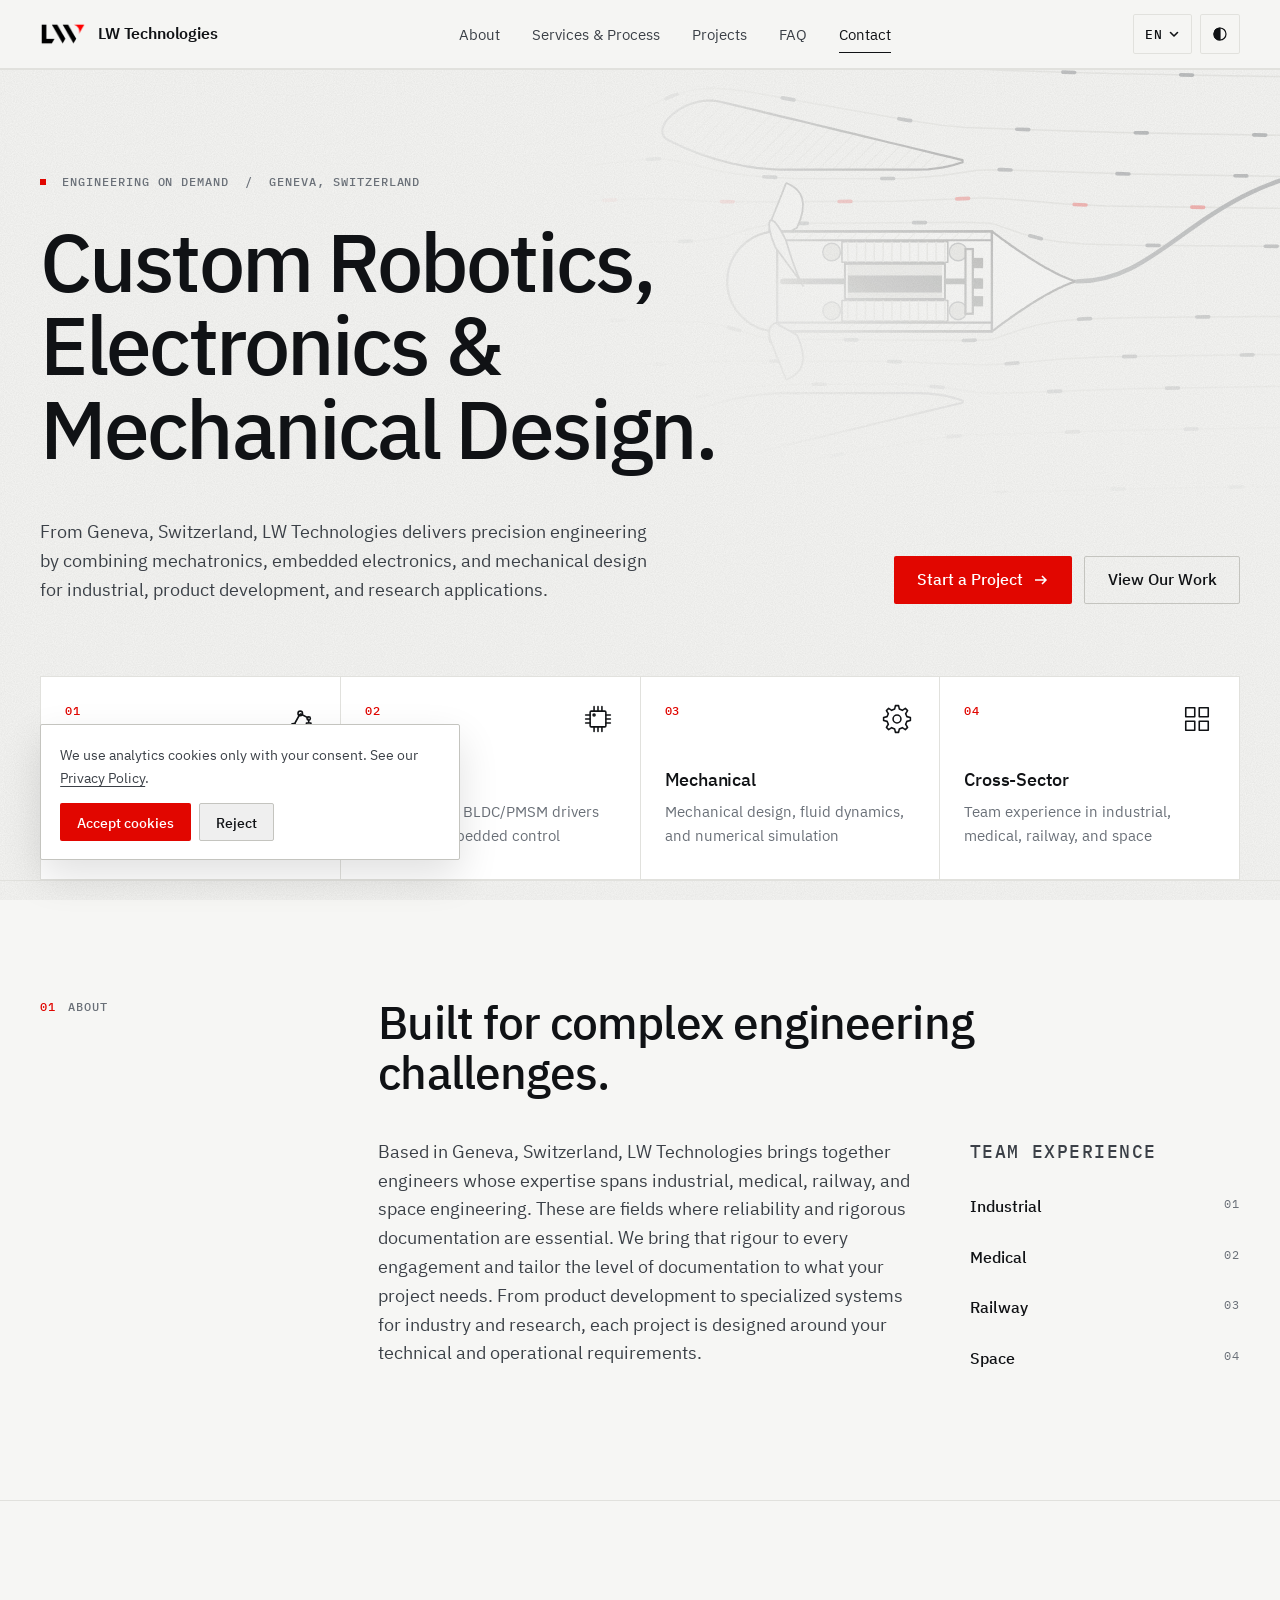
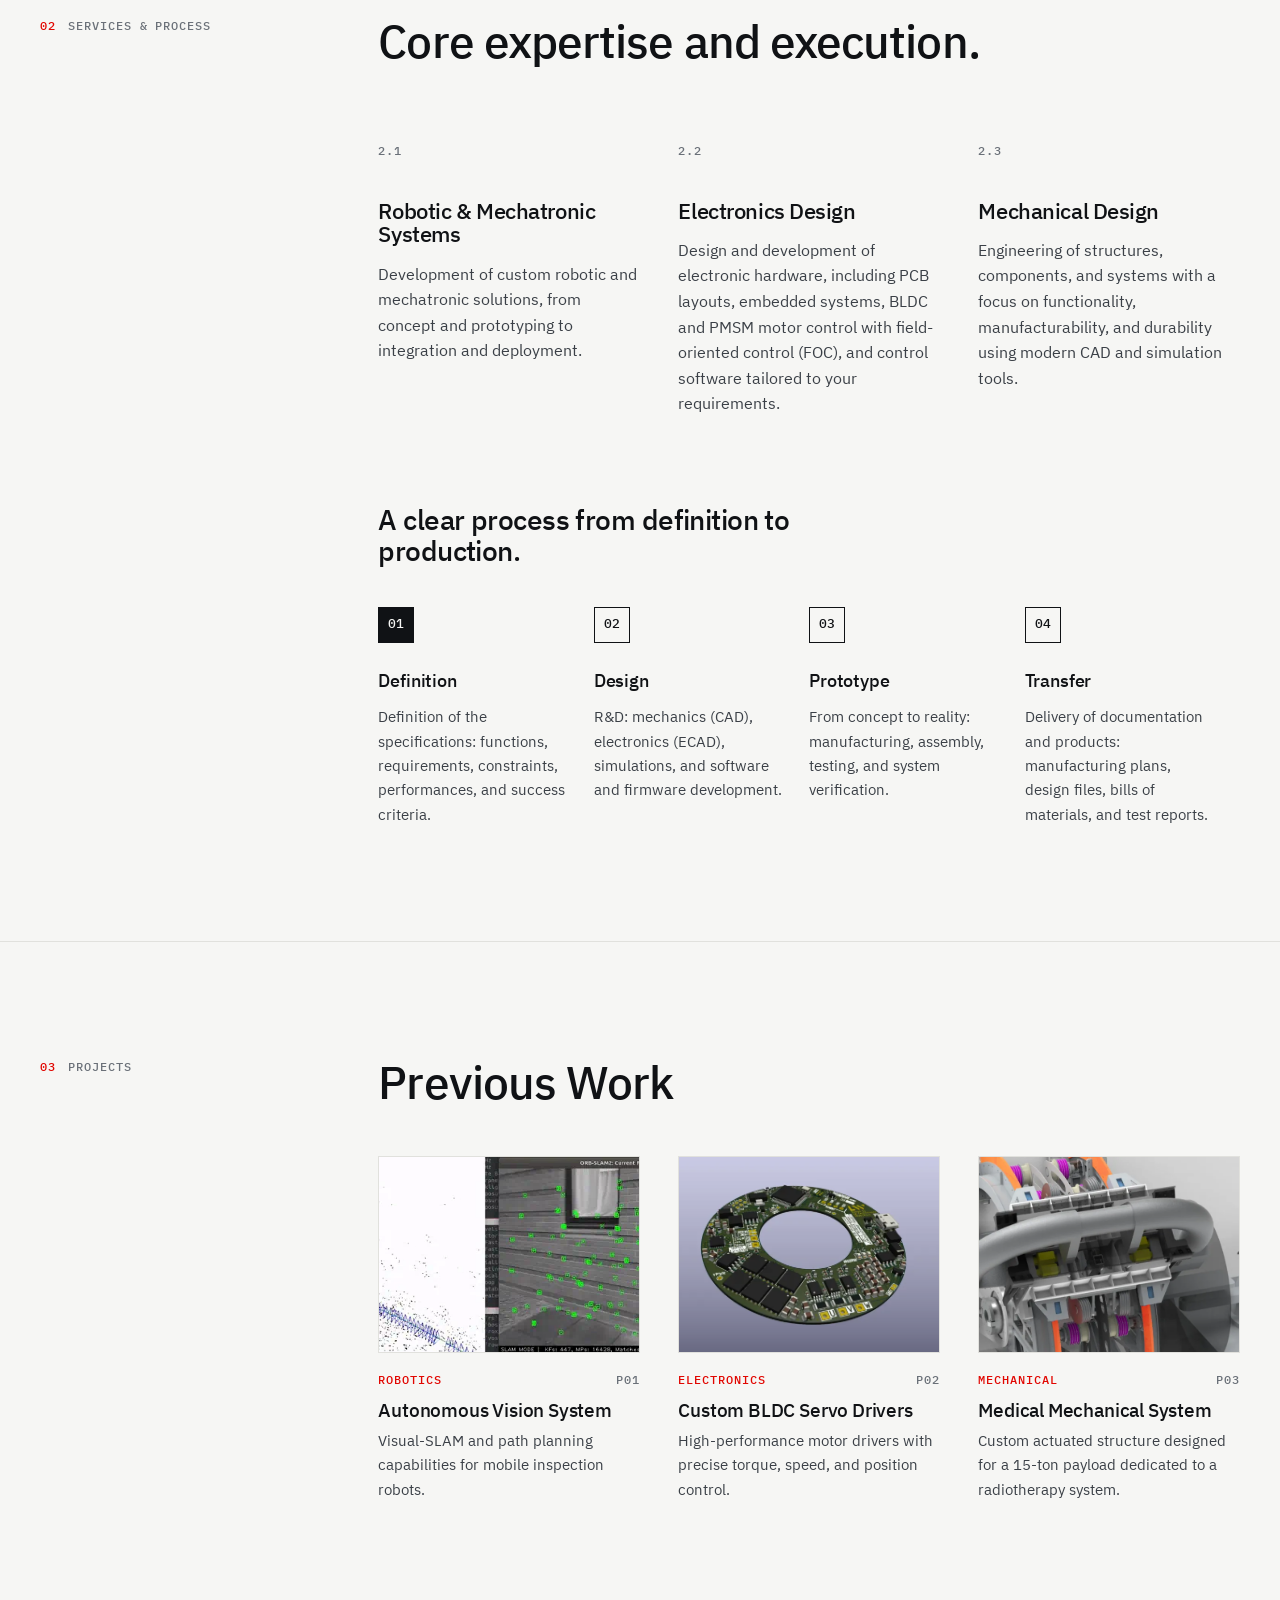
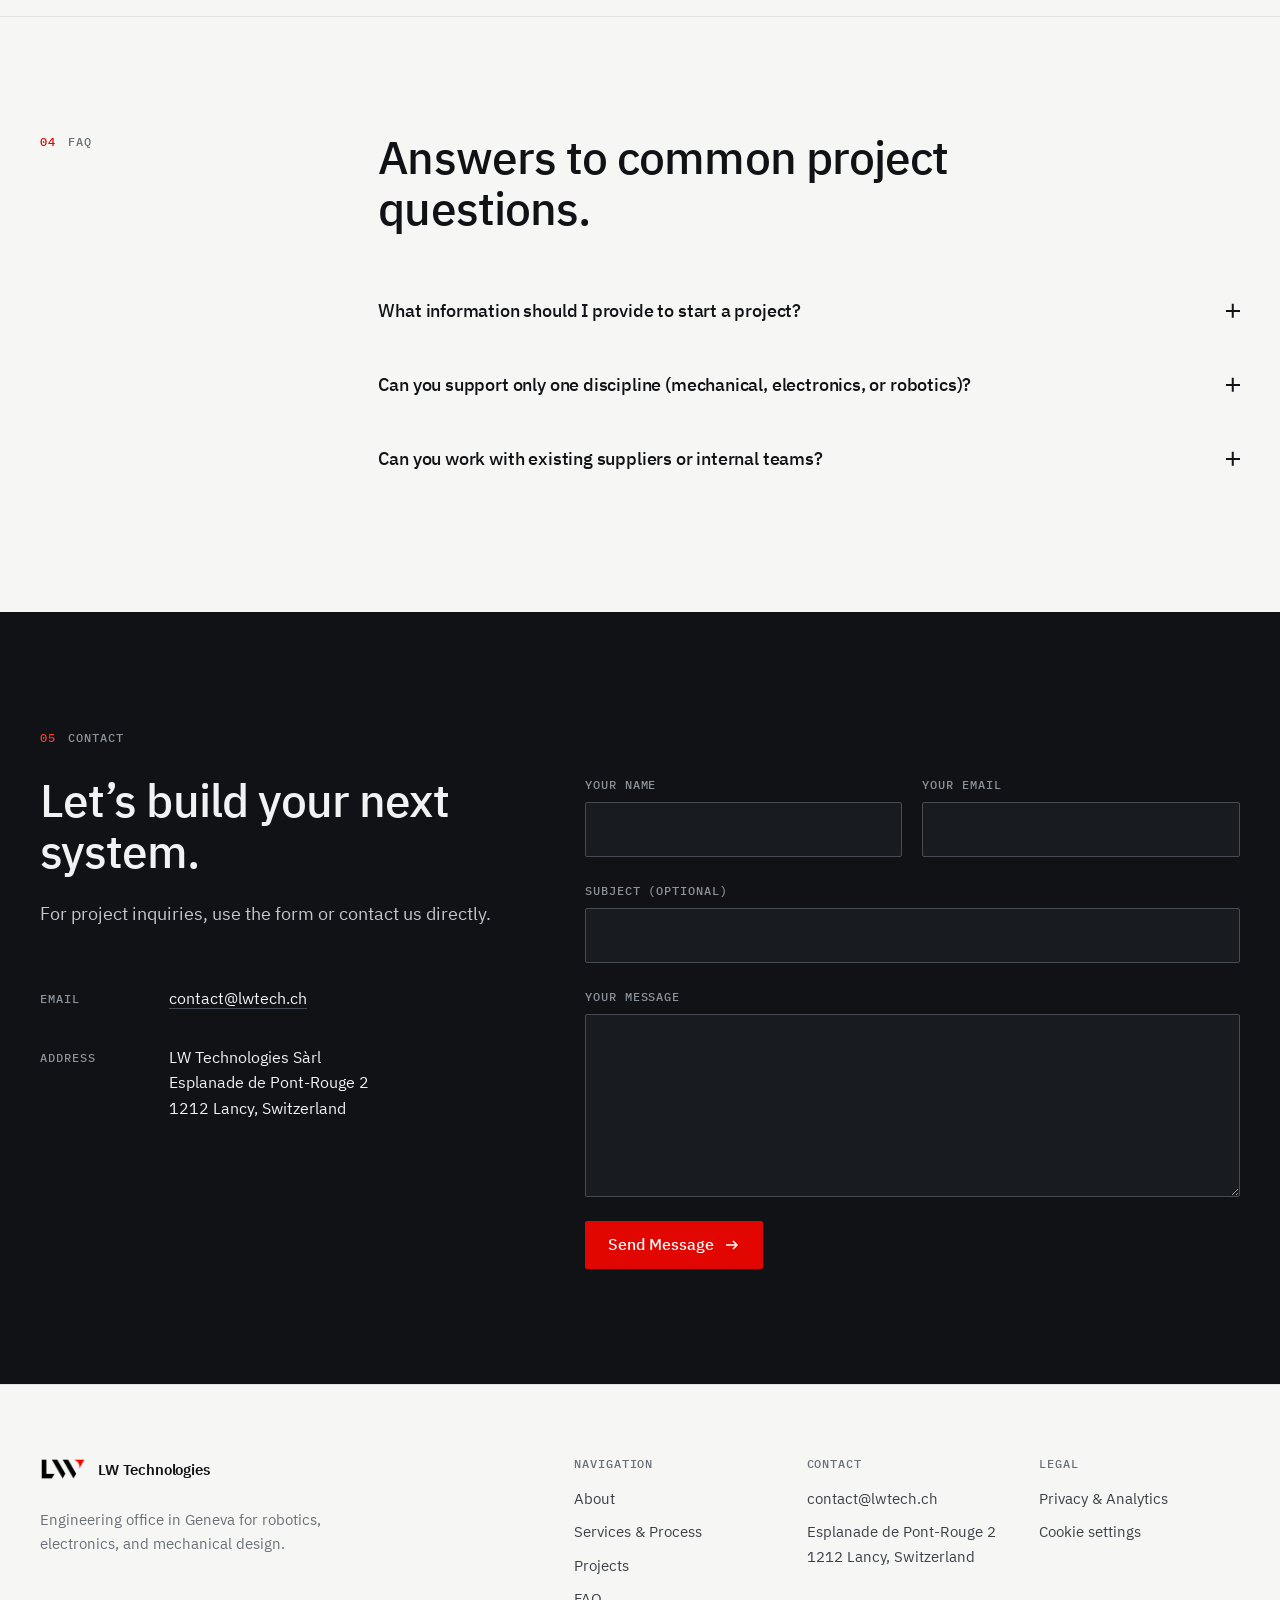
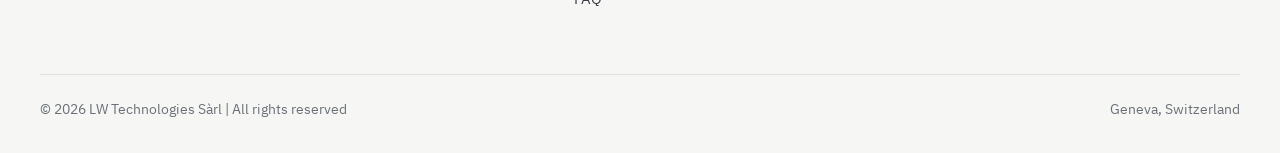
==== commit a608f96b: "Fix propeller pitch direction and remove hero centre line - Blade pitch mirrored so the leading edge" ====
--- a/index.html
+++ b/index.html
@@ -293,7 +293,7 @@
   </script>
   <link rel="preload" href="fonts/ibm-plex-sans-400.woff2" as="font" type="font/woff2" crossorigin />
   <link rel="preload" href="fonts/ibm-plex-sans-500.woff2" as="font" type="font/woff2" crossorigin />
-  <link rel="stylesheet" href="styles.css?v=20261015-31" />
+  <link rel="stylesheet" href="styles.css?v=20261015-32" />
 </head>
 <body>
   <!--
@@ -346,7 +346,7 @@
   <main id="main">
     <section class="hero" id="top" aria-labelledby="hero-title">
       <div class="container">
-        <svg class="hero-art" viewBox="196 24 470 300" xmlns="http://www.w3.org/2000/svg" aria-hidden="true" focusable="false"><defs><radialGradient id="hero-art-mask-g" cx="0.88" cy="0.12" r="1.05"><stop offset="0.1" stop-color="#ffffff"/><stop offset="0.2" stop-color="#e8e8e8"/><stop offset="0.4" stop-color="#b2b2b2"/><stop offset="0.6" stop-color="#707070"/><stop offset="0.7" stop-color="#343434"/><stop offset="0.9" stop-color="#0e0e0e"/><stop offset="1" stop-color="#000000"/></radialGradient><mask id="hero-art-mask" maskUnits="userSpaceOnUse" x="196" y="24" width="470" height="300"><rect x="196" y="24" width="470" height="300" fill="url(#hero-art-mask-g)"/></mask></defs><g mask="url(#hero-art-mask)"><defs><pattern id="hero-art-hatch" width="7" height="7" patternUnits="userSpaceOnUse" patternTransform="rotate(45)"><line x1="0" y1="0" x2="0" y2="7" class="hatch"/></pattern></defs><path class="stream" d="M-20 204.2 L116 204.8 L260 207.2 L272 207.8 L280 208.8 L288 210.4 L308 216.5 L316 218 L328 219.4 L452 220.2 L468 219.6 L472 218.8 L492 212 L504 208.9 L516 206.9 L532 205.5 L568 204.5 L716 203.5 L780 202.4"/><path class="particle" d="M-20 204.2 L116 204.8 L260 207.2 L272 207.8 L280 208.8 L288 210.4 L308 216.5 L316 218 L328 219.4 L452 220.2 L468 219.6 L472 218.8 L492 212 L504 208.9 L516 206.9 L532 205.5 L568 204.5 L716 203.5 L780 202.4" pathLength="100" stroke-dasharray="1 9" stroke-dashoffset="-0"><animate attributeName="stroke-dashoffset" from="-0" to="-10" dur="2s" repeatCount="indefinite"/></path><path class="stream" d="M-20 155.8 L116 155.2 L260 152.8 L272 152.2 L280 151.2 L288 149.6 L308 143.5 L316 142 L328 140.6 L452 139.8 L468 140.4 L472 141.2 L492 148 L504 151.1 L516 153.1 L532 154.5 L568 155.5 L716 156.5 L780 157.6"/><path class="particle" d="M-20 155.8 L116 155.2 L260 152.8 L272 152.2 L280 151.2 L288 149.6 L308 143.5 L316 142 L328 140.6 L452 139.8 L468 140.4 L472 141.2 L492 148 L504 151.1 L516 153.1 L532 154.5 L568 155.5 L716 156.5 L780 157.6" pathLength="100" stroke-dasharray="1 9" stroke-dashoffset="-5.8"><animate attributeName="stroke-dashoffset" from="-5.8" to="-15.8" dur="2s" repeatCount="indefinite"/></path><path class="stream" d="M-20 230.3 L60 230.8 L120 231.7 L164 233.1 L232 236.3 L248 236.2 L280 234.4 L300 234.1 L404 234.5 L464 236.8 L480 236 L520 232.6 L548 231.3 L720 228.9 L780 226.9"/><path class="particle" d="M-20 230.3 L60 230.8 L120 231.7 L164 233.1 L232 236.3 L248 236.2 L280 234.4 L300 234.1 L404 234.5 L464 236.8 L480 236 L520 232.6 L548 231.3 L720 228.9 L780 226.9" pathLength="100" stroke-dasharray="1 9" stroke-dashoffset="-3.7"><animate attributeName="stroke-dashoffset" from="-3.7" to="-13.7" dur="2s" repeatCount="indefinite"/></path><path class="stream" d="M-20 129.7 L60 129.2 L120 128.3 L164 126.9 L232 123.7 L248 123.8 L280 125.6 L300 125.9 L404 125.5 L464 123.2 L480 124 L520 127.4 L548 128.7 L720 131.1 L780 133.1"/><path class="particle-accent" d="M-20 129.7 L60 129.2 L120 128.3 L164 126.9 L232 123.7 L248 123.8 L280 125.6 L300 125.9 L404 125.5 L464 123.2 L480 124 L520 127.4 L548 128.7 L720 131.1 L780 133.1" pathLength="100" stroke-dasharray="1 9" stroke-dashoffset="-9.5"><animate attributeName="stroke-dashoffset" from="-9.5" to="-19.5" dur="2s" repeatCount="indefinite"/></path><path class="stream" d="M-20 252.4 L76 253.3 L140 255.1 L184 257.7 L232 262.8 L244 263.4 L256 261.9 L280 256.1 L296 253.1 L308 251.6 L336 249.9 L412 250 L436 252 L460 255.6 L476 256 L564 253 L728 250.4 L780 248.2"/><path class="particle" d="M-20 252.4 L76 253.3 L140 255.1 L184 257.7 L232 262.8 L244 263.4 L256 261.9 L280 256.1 L296 253.1 L308 251.6 L336 249.9 L412 250 L436 252 L460 255.6 L476 256 L564 253 L728 250.4 L780 248.2" pathLength="100" stroke-dasharray="1 9" stroke-dashoffset="-7.4"><animate attributeName="stroke-dashoffset" from="-7.4" to="-17.4" dur="2s" repeatCount="indefinite"/></path><path class="stream" d="M-20 107.6 L76 106.7 L140 104.9 L184 102.3 L232 97.2 L244 96.6 L256 98.1 L280 103.9 L296 106.9 L308 108.4 L336 110.1 L412 110 L436 108 L460 104.4 L476 104 L564 107 L728 109.6 L780 111.8"/><path class="particle" d="M-20 107.6 L76 106.7 L140 104.9 L184 102.3 L232 97.2 L244 96.6 L256 98.1 L280 103.9 L296 106.9 L308 108.4 L336 110.1 L412 110 L436 108 L460 104.4 L476 104 L564 107 L728 109.6 L780 111.8" pathLength="100" stroke-dasharray="1 9" stroke-dashoffset="-3.2"><animate attributeName="stroke-dashoffset" from="-3.2" to="-13.2" dur="2s" repeatCount="indefinite"/></path><path class="stream" d="M-20 280.6 L52 281.3 L104 282.4 L148 284.2 L180 286.7 L200 289.1 L216 292.2 L224 294.3 L232 297.1 L252 305.9 L260 308.6 L268 310.4 L280 311.4 L292 310.6 L304 309 L412 289.7 L436 286.1 L452 284.6 L556 281.3 L724 278.3 L780 276"/><path class="particle" d="M-20 280.6 L52 281.3 L104 282.4 L148 284.2 L180 286.7 L200 289.1 L216 292.2 L224 294.3 L232 297.1 L252 305.9 L260 308.6 L268 310.4 L280 311.4 L292 310.6 L304 309 L412 289.7 L436 286.1 L452 284.6 L556 281.3 L724 278.3 L780 276" pathLength="100" stroke-dasharray="1 9" stroke-dashoffset="-1.1"><animate attributeName="stroke-dashoffset" from="-1.1" to="-11.1" dur="2.6s" repeatCount="indefinite"/></path><path class="stream" d="M-20 79.4 L52 78.7 L104 77.6 L148 75.8 L180 73.3 L200 70.9 L216 67.8 L224 65.7 L232 62.9 L252 54.1 L260 51.4 L268 49.6 L280 48.6 L292 49.4 L304 51 L412 70.3 L436 73.9 L452 75.4 L556 78.7 L724 81.7 L780 84"/><path class="particle" d="M-20 79.4 L52 78.7 L104 77.6 L148 75.8 L180 73.3 L200 70.9 L216 67.8 L224 65.7 L232 62.9 L252 54.1 L260 51.4 L268 49.6 L280 48.6 L292 49.4 L304 51 L412 70.3 L436 73.9 L452 75.4 L556 78.7 L724 81.7 L780 84" pathLength="100" stroke-dasharray="1 9" stroke-dashoffset="-6.9"><animate attributeName="stroke-dashoffset" from="-6.9" to="-16.9" dur="2.6s" repeatCount="indefinite"/></path><path class="stream" d="M-20 320.7 L80 322 L148 324.5 L172 326.1 L196 328.3 L260 336.7 L272 337.6 L288 338 L320 336.5 L420 327.1 L448 325 L476 323.6 L552 321.3 L720 318.3 L780 316.4"/><path class="particle" d="M-20 320.7 L80 322 L148 324.5 L172 326.1 L196 328.3 L260 336.7 L272 337.6 L288 338 L320 336.5 L420 327.1 L448 325 L476 323.6 L552 321.3 L720 318.3 L780 316.4" pathLength="100" stroke-dasharray="1 9" stroke-dashoffset="-4.8"><animate attributeName="stroke-dashoffset" from="-4.8" to="-14.8" dur="2.6s" repeatCount="indefinite"/></path><path class="stream" d="M-20 39.3 L80 38 L148 35.5 L172 33.9 L196 31.7 L260 23.3 L272 22.4 L288 22 L320 23.5 L420 32.9 L448 35 L476 36.4 L552 38.7 L720 41.7 L780 43.6"/><path class="particle" d="M-20 39.3 L80 38 L148 35.5 L172 33.9 L196 31.7 L260 23.3 L272 22.4 L288 22 L320 23.5 L420 32.9 L448 35 L476 36.4 L552 38.7 L720 41.7 L780 43.6" pathLength="100" stroke-dasharray="1 9" stroke-dashoffset="-0.6"><animate attributeName="stroke-dashoffset" from="-0.6" to="-10.6" dur="2.6s" repeatCount="indefinite"/></path><path class="section" d="M250 276 L253.3 274.4 L256.7 272.8 L260 271.3 L263.3 269.9 L266.7 268.5 L270 267.2 L273.3 266 L276.7 264.9 L280 263.8 L283.3 262.8 L286.7 261.9 L290 261 L293.3 260.2 L296.7 259.5 L300 258.8 L303.3 258.2 L306.7 257.7 L310 257.2 L313.3 256.9 L316.7 256.6 L320 256.3 L323.3 256.1 L326.7 256 L330 256 L333.3 256 L336.7 256 L340 256 L343.3 256 L346.7 256 L350 256 L353.3 256 L356.7 256 L360 256 L363.3 256 L366.7 256 L370 256 L373.3 256 L376.7 256 L380 256 L383.3 256 L386.7 256 L390 256 L393.3 256 L396.7 256 L400 256 L403.3 256 L406.7 256 L410 256 L413.3 256 L416.7 256 L420 256 L423.3 256.1 L426.7 256.2 L430 256.6 L433.3 257 L436.7 257.5 L440 258.2 L443.3 259 L446.7 260 L450 261 L450 262.5 L441.8 264.5 L433.6 266.4 L425.4 268.4 L417.2 270.4 L409 272.4 L400.8 274.4 L392.6 276.3 L384.4 278.3 L376.2 280.3 L368 282.2 L359.8 284.2 L351.6 286.2 L343.4 288.2 L335.2 290.1 L327 292.1 L318.8 294.1 L310.6 296.1 L302.4 298.1 L294.2 300 L286 302 L282.8 302.6 L279.7 302.9 L276.6 302.9 L273.6 302.7 L270.6 302.2 L267.7 301.5 L264.9 300.6 L262.3 299.6 L259.7 298.3 L257.4 297 L255.2 295.5 L253.2 294 L251.4 292.3 L249.8 290.7 L248.4 289 L247.4 287.3 L246.5 285.6 L246 283.9 L245.8 282.3 L245.9 280.8 L246.4 279.4 L247.2 278.1 L248.4 277 L250 276 Z" style="fill:url(#hero-art-hatch)"/><path class="section" d="M250 84 L253.3 85.6 L256.7 87.2 L260 88.7 L263.3 90.1 L266.7 91.5 L270 92.8 L273.3 94 L276.7 95.1 L280 96.2 L283.3 97.2 L286.7 98.1 L290 99 L293.3 99.8 L296.7 100.5 L300 101.2 L303.3 101.8 L306.7 102.3 L310 102.8 L313.3 103.1 L316.7 103.4 L320 103.7 L323.3 103.9 L326.7 104 L330 104 L333.3 104 L336.7 104 L340 104 L343.3 104 L346.7 104 L350 104 L353.3 104 L356.7 104 L360 104 L363.3 104 L366.7 104 L370 104 L373.3 104 L376.7 104 L380 104 L383.3 104 L386.7 104 L390 104 L393.3 104 L396.7 104 L400 104 L403.3 104 L406.7 104 L410 104 L413.3 104 L416.7 104 L420 104 L423.3 103.9 L426.7 103.8 L430 103.4 L433.3 103 L436.7 102.5 L440 101.8 L443.3 101 L446.7 100 L450 99 L450 97.5 L441.8 95.5 L433.6 93.6 L425.4 91.6 L417.2 89.6 L409 87.6 L400.8 85.7 L392.6 83.7 L384.4 81.7 L376.2 79.7 L368 77.8 L359.8 75.8 L351.6 73.8 L343.4 71.8 L335.2 69.8 L327 67.9 L318.8 65.9 L310.6 63.9 L302.4 61.9 L294.2 60 L286 58 L282.8 57.4 L279.7 57.1 L276.6 57.1 L273.6 57.3 L270.6 57.8 L267.7 58.5 L264.9 59.4 L262.3 60.4 L259.7 61.7 L257.4 63 L255.2 64.5 L253.2 66 L251.4 67.7 L249.8 69.3 L248.4 71 L247.4 72.7 L246.5 74.4 L246 76.1 L245.8 77.7 L245.9 79.2 L246.4 80.6 L247.2 81.9 L248.4 83 L250 84 Z" style="fill:url(#hero-art-hatch)"/><path class="blade-shape" d="M322.6 145 L320.2 140.9 L318.8 136.8 L318.5 132.7 L319.1 128.6 L320.5 124.4 L322.5 120.3 L324.8 116.2 L327.3 112.1 L329.7 108 L330.3 108 L332.7 112.1 L335.2 116.2 L337.5 120.3 L339.5 124.4 L340.9 128.6 L341.5 132.7 L341.2 136.8 L339.8 140.9 L337.4 145 Z" opacity="0"><animate attributeName="d" values="M322.6 145 L320.2 140.9 L318.8 136.8 L318.5 132.7 L319.1 128.6 L320.5 124.4 L322.5 120.3 L324.8 116.2 L327.3 112.1 L329.7 108 L330.3 108 L332.7 112.1 L335.2 116.2 L337.5 120.3 L339.5 124.4 L340.9 128.6 L341.5 132.7 L341.2 136.8 L339.8 140.9 L337.4 145 Z;M322.6 143.9 L320.2 139.1 L318.8 134.5 L318.5 130.1 L319.1 125.9 L320.5 122 L322.5 118.4 L324.8 115 L327.3 111.7 L329.7 108.5 L330.3 108.7 L332.7 113.7 L335.2 118.6 L337.5 123.3 L339.5 127.8 L340.9 132.1 L341.5 136.1 L341.2 139.8 L339.8 143.3 L337.4 146.7 Z;M322.6 143.4 L320.2 138.1 L318.8 133 L318.5 128.4 L319.1 124.2 L320.5 120.6 L322.5 117.5 L324.8 114.8 L327.3 112.4 L329.7 110.2 L330.3 110.7 L332.7 116.4 L335.2 122 L337.5 127.2 L339.5 132.1 L340.9 136.4 L341.5 140.2 L341.2 143.5 L339.8 146.4 L337.4 149 Z;M322.6 143.5 L320.2 137.7 L318.8 132.3 L318.5 127.5 L319.1 123.5 L320.5 120.2 L322.5 117.7 L324.8 115.8 L327.3 114.3 L329.7 113.1 L330.3 113.8 L332.7 120.2 L335.2 126.4 L337.5 132.1 L339.5 137.1 L340.9 141.4 L341.5 145 L341.2 147.8 L339.8 150 L337.4 151.8 Z;M322.6 144.3 L320.2 138.1 L318.8 132.4 L318.5 127.6 L319.1 123.7 L320.5 120.8 L322.5 118.9 L324.8 117.8 L327.3 117.3 L329.7 117.2 L330.3 118.1 L332.7 125.1 L335.2 131.7 L337.5 137.7 L339.5 142.9 L340.9 147.2 L341.5 150.4 L341.2 152.7 L339.8 154.2 L337.4 155.1 Z;M322.6 145.7 L320.2 139.2 L318.8 133.4 L318.5 128.6 L319.1 124.9 L320.5 122.5 L322.5 121.2 L324.8 120.9 L327.3 121.4 L329.7 122.3 L330.3 123.5 L332.7 130.9 L335.2 137.9 L337.5 144.1 L339.5 149.4 L340.9 153.5 L341.5 156.3 L341.2 158 L339.8 158.8 L337.4 158.8 Z;M322.6 147.6 L320.2 141 L318.8 135.1 L318.5 130.4 L319.1 127 L320.5 125.1 L322.5 124.5 L324.8 125.1 L327.3 126.5 L329.7 128.4 L330.3 129.8 L332.7 137.5 L335.2 144.7 L337.5 151.1 L339.5 156.3 L340.9 160.2 L341.5 162.7 L341.2 163.8 L339.8 163.7 L337.4 162.9 Z;M322.6 150.1 L320.2 143.4 L318.8 137.6 L318.5 133.1 L319.1 130.1 L320.5 128.7 L322.5 128.8 L324.8 130.2 L327.3 132.5 L329.7 135.4 L330.3 136.9 L332.7 144.8 L335.2 152.2 L337.5 158.6 L339.5 163.7 L340.9 167.3 L341.5 169.3 L341.2 169.8 L339.8 169 L337.4 167.2 Z;M322.6 153.2 L320.2 146.5 L318.8 140.8 L318.5 136.6 L319.1 134 L320.5 133.1 L322.5 133.9 L324.8 136.1 L327.3 139.3 L329.7 143.2 L330.3 144.8 L332.7 152.8 L335.2 160.1 L337.5 166.5 L339.5 171.4 L340.9 174.6 L341.5 176.1 L341.2 175.9 L339.8 174.4 L337.4 171.8 Z;M322.6 156.7 L320.2 150.2 L318.8 144.7 L318.5 140.8 L319.1 138.6 L320.5 138.3 L322.5 139.8 L324.8 142.8 L327.3 146.9 L329.7 151.6 L330.3 153.3 L332.7 161.2 L335.2 168.4 L337.5 174.5 L339.5 179.2 L340.9 182 L341.5 183 L341.2 182.2 L339.8 179.9 L337.4 176.6 Z;M322.6 160.5 L320.2 154.3 L318.8 149.2 L318.5 145.7 L319.1 144 L320.5 144.3 L322.5 146.4 L324.8 150.1 L327.3 154.9 L329.7 160.4 L330.3 162.3 L332.7 169.9 L335.2 176.9 L337.5 182.7 L339.5 187 L340.9 189.3 L341.5 189.8 L341.2 188.4 L339.8 185.4 L337.4 181.3 Z;M322.6 164.7 L320.2 158.9 L318.8 154.3 L318.5 151.2 L319.1 150 L320.5 150.8 L322.5 153.6 L324.8 157.9 L327.3 163.4 L329.7 169.7 L330.3 171.5 L332.7 178.8 L335.2 185.4 L337.5 190.9 L339.5 194.7 L340.9 196.5 L341.5 196.4 L341.2 194.5 L339.8 190.9 L337.4 186.1 Z;M322.6 169.2 L320.2 163.9 L318.8 159.7 L318.5 157.2 L319.1 156.5 L320.5 157.9 L322.5 161.2 L324.8 166.1 L327.3 172.2 L329.7 179.1 L330.3 180.9 L332.7 187.8 L335.2 193.9 L337.5 198.8 L339.5 202.1 L340.9 203.5 L341.5 202.8 L341.2 200.3 L339.8 196.1 L337.4 190.8 Z" dur="1.4s" repeatCount="indefinite"/><animate attributeName="opacity" values="0;1;1;1;1;1;1;1;1;1;1;1;1" dur="1.4s" calcMode="discrete" repeatCount="indefinite"/></path><path class="blade-shape" d="M322.6 169.2 L320.2 163.9 L318.8 159.7 L318.5 157.2 L319.1 156.5 L320.5 157.9 L322.5 161.2 L324.8 166.1 L327.3 172.2 L329.7 179.1 L330.3 180.9 L332.7 187.8 L335.2 193.9 L337.5 198.8 L339.5 202.1 L340.9 203.5 L341.5 202.8 L341.2 200.3 L339.8 196.1 L337.4 190.8 Z" opacity="1"><animate attributeName="d" values="M322.6 169.2 L320.2 163.9 L318.8 159.7 L318.5 157.2 L319.1 156.5 L320.5 157.9 L322.5 161.2 L324.8 166.1 L327.3 172.2 L329.7 179.1 L330.3 180.9 L332.7 187.8 L335.2 193.9 L337.5 198.8 L339.5 202.1 L340.9 203.5 L341.5 202.8 L341.2 200.3 L339.8 196.1 L337.4 190.8 Z;M322.6 173.9 L320.2 169.1 L318.8 165.5 L318.5 163.6 L319.1 163.5 L320.5 165.3 L322.5 169.1 L324.8 174.6 L327.3 181.2 L329.7 188.5 L330.3 190.3 L332.7 196.6 L335.2 202.1 L337.5 206.4 L339.5 209.2 L340.9 210 L341.5 208.8 L341.2 205.7 L339.8 201.1 L337.4 195.3 Z;M322.6 178.7 L320.2 174.6 L318.8 171.6 L318.5 170.2 L319.1 170.7 L320.5 173 L322.5 177.3 L324.8 183.1 L327.3 190.1 L329.7 197.7 L330.3 199.6 L332.7 205.1 L335.2 209.9 L337.5 213.6 L339.5 215.7 L340.9 216 L341.5 214.3 L341.2 210.8 L339.8 205.7 L337.4 199.5 Z;M322.6 183.4 L320.2 180.1 L318.8 177.8 L318.5 177 L319.1 178 L320.5 180.8 L322.5 185.5 L324.8 191.6 L327.3 198.8 L329.7 206.7 L330.3 208.4 L332.7 213.1 L335.2 217.2 L337.5 220.2 L339.5 221.7 L340.9 221.4 L341.5 219.2 L341.2 215.3 L339.8 209.8 L337.4 203.3 Z;M322.6 188.2 L320.2 185.6 L318.8 184.1 L318.5 183.9 L319.1 185.4 L320.5 188.6 L322.5 193.5 L324.8 199.9 L327.3 207.2 L329.7 215.2 L330.3 216.8 L332.7 220.7 L335.2 223.9 L337.5 226.1 L339.5 226.9 L340.9 226 L341.5 223.4 L341.2 219.2 L339.8 213.5 L337.4 206.8 Z;M322.6 192.8 L320.2 191 L318.8 190.2 L318.5 190.7 L319.1 192.7 L320.5 196.3 L322.5 201.4 L324.8 207.8 L327.3 215.2 L329.7 223.1 L330.3 224.6 L332.7 227.5 L335.2 229.8 L337.5 231.2 L339.5 231.3 L340.9 229.9 L341.5 226.9 L341.2 222.4 L339.8 216.6 L337.4 209.9 Z;M322.6 197.1 L320.2 196.3 L318.8 196.2 L318.5 197.3 L319.1 199.8 L320.5 203.7 L322.5 208.9 L324.8 215.3 L327.3 222.5 L329.7 230.2 L330.3 231.6 L332.7 233.5 L335.2 234.9 L337.5 235.5 L339.5 234.9 L340.9 233 L341.5 229.6 L341.2 224.9 L339.8 219 L337.4 212.4 Z;M322.6 201.2 L320.2 201.2 L318.8 202 L318.5 203.7 L319.1 206.5 L320.5 210.6 L322.5 215.9 L324.8 222.1 L327.3 229.1 L329.7 236.5 L330.3 237.7 L332.7 238.6 L335.2 239.1 L337.5 238.8 L339.5 237.5 L340.9 235.1 L341.5 231.4 L341.2 226.6 L339.8 220.8 L337.4 214.3 Z;M322.6 204.9 L320.2 205.8 L318.8 207.3 L318.5 209.6 L319.1 212.8 L320.5 217.1 L322.5 222.3 L324.8 228.3 L327.3 234.9 L329.7 241.9 L330.3 242.8 L332.7 242.7 L335.2 242.2 L337.5 241.1 L339.5 239.2 L340.9 236.3 L341.5 232.4 L341.2 227.6 L339.8 221.9 L337.4 215.7 Z;M322.6 208.2 L320.2 210 L318.8 212.2 L318.5 215 L319.1 218.6 L320.5 222.9 L322.5 227.9 L324.8 233.6 L327.3 239.8 L329.7 246.2 L330.3 246.9 L332.7 245.7 L335.2 244.2 L337.5 242.3 L339.5 239.8 L340.9 236.5 L341.5 232.5 L341.2 227.7 L339.8 222.3 L337.4 216.5 Z;M322.6 211 L320.2 213.6 L318.8 216.5 L318.5 219.8 L319.1 223.6 L320.5 227.9 L322.5 232.8 L324.8 238 L327.3 243.6 L329.7 249.3 L330.3 249.8 L332.7 247.6 L335.2 245.2 L337.5 242.5 L339.5 239.4 L340.9 235.8 L341.5 231.6 L341.2 227 L339.8 221.9 L337.4 216.6 Z;M322.6 213.3 L320.2 216.7 L318.8 220.2 L318.5 223.9 L319.1 227.9 L320.5 232.2 L322.5 236.7 L324.8 241.4 L327.3 246.3 L329.7 251.3 L330.3 251.5 L332.7 248.3 L335.2 245 L337.5 241.6 L339.5 238 L340.9 234.1 L341.5 229.9 L341.2 225.5 L339.8 220.9 L337.4 216.1 Z;M322.6 215 L320.2 219.1 L318.8 223.2 L318.5 227.3 L319.1 231.4 L320.5 235.6 L322.5 239.7 L324.8 243.8 L327.3 247.9 L329.7 252 L330.3 252 L332.7 247.9 L335.2 243.8 L337.5 239.7 L339.5 235.6 L340.9 231.4 L341.5 227.3 L341.2 223.2 L339.8 219.1 L337.4 215 Z" dur="1.4s" repeatCount="indefinite"/><animate attributeName="opacity" values="1;1;1;1;1;1;1;1;1;1;1;1;1" dur="1.4s" calcMode="discrete" repeatCount="indefinite"/></path><path class="blade-shape" d="M322.6 215 L320.2 219.1 L318.8 223.2 L318.5 227.3 L319.1 231.4 L320.5 235.6 L322.5 239.7 L324.8 243.8 L327.3 247.9 L329.7 252 L330.3 252 L332.7 247.9 L335.2 243.8 L337.5 239.7 L339.5 235.6 L340.9 231.4 L341.5 227.3 L341.2 223.2 L339.8 219.1 L337.4 215 Z" opacity="1"><animate attributeName="d" values="M322.6 215 L320.2 219.1 L318.8 223.2 L318.5 227.3 L319.1 231.4 L320.5 235.6 L322.5 239.7 L324.8 243.8 L327.3 247.9 L329.7 252 L330.3 252 L332.7 247.9 L335.2 243.8 L337.5 239.7 L339.5 235.6 L340.9 231.4 L341.5 227.3 L341.2 223.2 L339.8 219.1 L337.4 215 Z;M322.6 216.1 L320.2 220.9 L318.8 225.5 L318.5 229.9 L319.1 234.1 L320.5 238 L322.5 241.6 L324.8 245 L327.3 248.3 L329.7 251.5 L330.3 251.3 L332.7 246.3 L335.2 241.4 L337.5 236.7 L339.5 232.2 L340.9 227.9 L341.5 223.9 L341.2 220.2 L339.8 216.7 L337.4 213.3 Z;M322.6 216.6 L320.2 221.9 L318.8 227 L318.5 231.6 L319.1 235.8 L320.5 239.4 L322.5 242.5 L324.8 245.2 L327.3 247.6 L329.7 249.8 L330.3 249.3 L332.7 243.6 L335.2 238 L337.5 232.8 L339.5 227.9 L340.9 223.6 L341.5 219.8 L341.2 216.5 L339.8 213.6 L337.4 211 Z;M322.6 216.5 L320.2 222.3 L318.8 227.7 L318.5 232.5 L319.1 236.5 L320.5 239.8 L322.5 242.3 L324.8 244.2 L327.3 245.7 L329.7 246.9 L330.3 246.2 L332.7 239.8 L335.2 233.6 L337.5 227.9 L339.5 222.9 L340.9 218.6 L341.5 215 L341.2 212.2 L339.8 210 L337.4 208.2 Z;M322.6 215.7 L320.2 221.9 L318.8 227.6 L318.5 232.4 L319.1 236.3 L320.5 239.2 L322.5 241.1 L324.8 242.2 L327.3 242.7 L329.7 242.8 L330.3 241.9 L332.7 234.9 L335.2 228.3 L337.5 222.3 L339.5 217.1 L340.9 212.8 L341.5 209.6 L341.2 207.3 L339.8 205.8 L337.4 204.9 Z;M322.6 214.3 L320.2 220.8 L318.8 226.6 L318.5 231.4 L319.1 235.1 L320.5 237.5 L322.5 238.8 L324.8 239.1 L327.3 238.6 L329.7 237.7 L330.3 236.5 L332.7 229.1 L335.2 222.1 L337.5 215.9 L339.5 210.6 L340.9 206.5 L341.5 203.7 L341.2 202 L339.8 201.2 L337.4 201.2 Z;M322.6 212.4 L320.2 219 L318.8 224.9 L318.5 229.6 L319.1 233 L320.5 234.9 L322.5 235.5 L324.8 234.9 L327.3 233.5 L329.7 231.6 L330.3 230.2 L332.7 222.5 L335.2 215.3 L337.5 208.9 L339.5 203.7 L340.9 199.8 L341.5 197.3 L341.2 196.2 L339.8 196.3 L337.4 197.1 Z;M322.6 209.9 L320.2 216.6 L318.8 222.4 L318.5 226.9 L319.1 229.9 L320.5 231.3 L322.5 231.2 L324.8 229.8 L327.3 227.5 L329.7 224.6 L330.3 223.1 L332.7 215.2 L335.2 207.8 L337.5 201.4 L339.5 196.3 L340.9 192.7 L341.5 190.7 L341.2 190.2 L339.8 191 L337.4 192.8 Z;M322.6 206.8 L320.2 213.5 L318.8 219.2 L318.5 223.4 L319.1 226 L320.5 226.9 L322.5 226.1 L324.8 223.9 L327.3 220.7 L329.7 216.8 L330.3 215.2 L332.7 207.2 L335.2 199.9 L337.5 193.5 L339.5 188.6 L340.9 185.4 L341.5 183.9 L341.2 184.1 L339.8 185.6 L337.4 188.2 Z;M322.6 203.3 L320.2 209.8 L318.8 215.3 L318.5 219.2 L319.1 221.4 L320.5 221.7 L322.5 220.2 L324.8 217.2 L327.3 213.1 L329.7 208.4 L330.3 206.7 L332.7 198.8 L335.2 191.6 L337.5 185.5 L339.5 180.8 L340.9 178 L341.5 177 L341.2 177.8 L339.8 180.1 L337.4 183.4 Z;M322.6 199.5 L320.2 205.7 L318.8 210.8 L318.5 214.3 L319.1 216 L320.5 215.7 L322.5 213.6 L324.8 209.9 L327.3 205.1 L329.7 199.6 L330.3 197.7 L332.7 190.1 L335.2 183.1 L337.5 177.3 L339.5 173 L340.9 170.7 L341.5 170.2 L341.2 171.6 L339.8 174.6 L337.4 178.7 Z;M322.6 195.3 L320.2 201.1 L318.8 205.7 L318.5 208.8 L319.1 210 L320.5 209.2 L322.5 206.4 L324.8 202.1 L327.3 196.6 L329.7 190.3 L330.3 188.5 L332.7 181.2 L335.2 174.6 L337.5 169.1 L339.5 165.3 L340.9 163.5 L341.5 163.6 L341.2 165.5 L339.8 169.1 L337.4 173.9 Z;M322.6 190.8 L320.2 196.1 L318.8 200.3 L318.5 202.8 L319.1 203.5 L320.5 202.1 L322.5 198.8 L324.8 193.9 L327.3 187.8 L329.7 180.9 L330.3 179.1 L332.7 172.2 L335.2 166.1 L337.5 161.2 L339.5 157.9 L340.9 156.5 L341.5 157.2 L341.2 159.7 L339.8 163.9 L337.4 169.2 Z" dur="1.4s" repeatCount="indefinite"/><animate attributeName="opacity" values="1;0;0;0;0;0;0;0;0;0;0;0;0" dur="1.4s" calcMode="discrete" repeatCount="indefinite"/></path><path class="blade-shape" d="M322.6 190.8 L320.2 196.1 L318.8 200.3 L318.5 202.8 L319.1 203.5 L320.5 202.1 L322.5 198.8 L324.8 193.9 L327.3 187.8 L329.7 180.9 L330.3 179.1 L332.7 172.2 L335.2 166.1 L337.5 161.2 L339.5 157.9 L340.9 156.5 L341.5 157.2 L341.2 159.7 L339.8 163.9 L337.4 169.2 Z" opacity="0"><animate attributeName="d" values="M322.6 190.8 L320.2 196.1 L318.8 200.3 L318.5 202.8 L319.1 203.5 L320.5 202.1 L322.5 198.8 L324.8 193.9 L327.3 187.8 L329.7 180.9 L330.3 179.1 L332.7 172.2 L335.2 166.1 L337.5 161.2 L339.5 157.9 L340.9 156.5 L341.5 157.2 L341.2 159.7 L339.8 163.9 L337.4 169.2 Z;M322.6 186.1 L320.2 190.9 L318.8 194.5 L318.5 196.4 L319.1 196.5 L320.5 194.7 L322.5 190.9 L324.8 185.4 L327.3 178.8 L329.7 171.5 L330.3 169.7 L332.7 163.4 L335.2 157.9 L337.5 153.6 L339.5 150.8 L340.9 150 L341.5 151.2 L341.2 154.3 L339.8 158.9 L337.4 164.7 Z;M322.6 181.3 L320.2 185.4 L318.8 188.4 L318.5 189.8 L319.1 189.3 L320.5 187 L322.5 182.7 L324.8 176.9 L327.3 169.9 L329.7 162.3 L330.3 160.4 L332.7 154.9 L335.2 150.1 L337.5 146.4 L339.5 144.3 L340.9 144 L341.5 145.7 L341.2 149.2 L339.8 154.3 L337.4 160.5 Z;M322.6 176.6 L320.2 179.9 L318.8 182.2 L318.5 183 L319.1 182 L320.5 179.2 L322.5 174.5 L324.8 168.4 L327.3 161.2 L329.7 153.3 L330.3 151.6 L332.7 146.9 L335.2 142.8 L337.5 139.8 L339.5 138.3 L340.9 138.6 L341.5 140.8 L341.2 144.7 L339.8 150.2 L337.4 156.7 Z;M322.6 171.8 L320.2 174.4 L318.8 175.9 L318.5 176.1 L319.1 174.6 L320.5 171.4 L322.5 166.5 L324.8 160.1 L327.3 152.8 L329.7 144.8 L330.3 143.2 L332.7 139.3 L335.2 136.1 L337.5 133.9 L339.5 133.1 L340.9 134 L341.5 136.6 L341.2 140.8 L339.8 146.5 L337.4 153.2 Z;M322.6 167.2 L320.2 169 L318.8 169.8 L318.5 169.3 L319.1 167.3 L320.5 163.7 L322.5 158.6 L324.8 152.2 L327.3 144.8 L329.7 136.9 L330.3 135.4 L332.7 132.5 L335.2 130.2 L337.5 128.8 L339.5 128.7 L340.9 130.1 L341.5 133.1 L341.2 137.6 L339.8 143.4 L337.4 150.1 Z;M322.6 162.9 L320.2 163.7 L318.8 163.8 L318.5 162.7 L319.1 160.2 L320.5 156.3 L322.5 151.1 L324.8 144.7 L327.3 137.5 L329.7 129.8 L330.3 128.4 L332.7 126.5 L335.2 125.1 L337.5 124.5 L339.5 125.1 L340.9 127 L341.5 130.4 L341.2 135.1 L339.8 141 L337.4 147.6 Z;M322.6 158.8 L320.2 158.8 L318.8 158 L318.5 156.3 L319.1 153.5 L320.5 149.4 L322.5 144.1 L324.8 137.9 L327.3 130.9 L329.7 123.5 L330.3 122.3 L332.7 121.4 L335.2 120.9 L337.5 121.2 L339.5 122.5 L340.9 124.9 L341.5 128.6 L341.2 133.4 L339.8 139.2 L337.4 145.7 Z;M322.6 155.1 L320.2 154.2 L318.8 152.7 L318.5 150.4 L319.1 147.2 L320.5 142.9 L322.5 137.7 L324.8 131.7 L327.3 125.1 L329.7 118.1 L330.3 117.2 L332.7 117.3 L335.2 117.8 L337.5 118.9 L339.5 120.8 L340.9 123.7 L341.5 127.6 L341.2 132.4 L339.8 138.1 L337.4 144.3 Z;M322.6 151.8 L320.2 150 L318.8 147.8 L318.5 145 L319.1 141.4 L320.5 137.1 L322.5 132.1 L324.8 126.4 L327.3 120.2 L329.7 113.8 L330.3 113.1 L332.7 114.3 L335.2 115.8 L337.5 117.7 L339.5 120.2 L340.9 123.5 L341.5 127.5 L341.2 132.3 L339.8 137.7 L337.4 143.5 Z;M322.6 149 L320.2 146.4 L318.8 143.5 L318.5 140.2 L319.1 136.4 L320.5 132.1 L322.5 127.2 L324.8 122 L327.3 116.4 L329.7 110.7 L330.3 110.2 L332.7 112.4 L335.2 114.8 L337.5 117.5 L339.5 120.6 L340.9 124.2 L341.5 128.4 L341.2 133 L339.8 138.1 L337.4 143.4 Z;M322.6 146.7 L320.2 143.3 L318.8 139.8 L318.5 136.1 L319.1 132.1 L320.5 127.8 L322.5 123.3 L324.8 118.6 L327.3 113.7 L329.7 108.7 L330.3 108.5 L332.7 111.7 L335.2 115 L337.5 118.4 L339.5 122 L340.9 125.9 L341.5 130.1 L341.2 134.5 L339.8 139.1 L337.4 143.9 Z;M322.6 145 L320.2 140.9 L318.8 136.8 L318.5 132.7 L319.1 128.6 L320.5 124.4 L322.5 120.3 L324.8 116.2 L327.3 112.1 L329.7 108 L330.3 108 L332.7 112.1 L335.2 116.2 L337.5 120.3 L339.5 124.4 L340.9 128.6 L341.5 132.7 L341.2 136.8 L339.8 140.9 L337.4 145 Z" dur="1.4s" repeatCount="indefinite"/><animate attributeName="opacity" values="0;0;0;0;0;0;0;0;0;0;0;0;0" dur="1.4s" calcMode="discrete" repeatCount="indefinite"/></path><path class="part" d="M324 146 A34 34 0 0 0 324 214 Z"/><rect class="part" x="324" y="146" width="146" height="68"/><rect class="section" x="324" y="146" width="146" height="6" style="fill:url(#hero-art-hatch)"/><rect class="section" x="324" y="208" width="146" height="6" style="fill:url(#hero-art-hatch)"/><rect class="part thin-stroke" x="368" y="153" width="72" height="14"/><line class="lam" x1="372" y1="153" x2="372" y2="167"/><line class="lam" x1="378" y1="153" x2="378" y2="167"/><line class="lam" x1="384" y1="153" x2="384" y2="167"/><line class="lam" x1="390" y1="153" x2="390" y2="167"/><line class="lam" x1="396" y1="153" x2="396" y2="167"/><line class="lam" x1="402" y1="153" x2="402" y2="167"/><line class="lam" x1="408" y1="153" x2="408" y2="167"/><line class="lam" x1="414" y1="153" x2="414" y2="167"/><line class="lam" x1="420" y1="153" x2="420" y2="167"/><line class="lam" x1="426" y1="153" x2="426" y2="167"/><line class="lam" x1="432" y1="153" x2="432" y2="167"/><line class="lam" x1="438" y1="153" x2="438" y2="167"/><circle class="winding" cx="361" cy="160" r="6"/><circle class="winding" cx="447" cy="160" r="6"/><rect class="part thin-stroke" x="368" y="193" width="72" height="14"/><line class="lam" x1="372" y1="193" x2="372" y2="207"/><line class="lam" x1="378" y1="193" x2="378" y2="207"/><line class="lam" x1="384" y1="193" x2="384" y2="207"/><line class="lam" x1="390" y1="193" x2="390" y2="207"/><line class="lam" x1="396" y1="193" x2="396" y2="207"/><line class="lam" x1="402" y1="193" x2="402" y2="207"/><line class="lam" x1="408" y1="193" x2="408" y2="207"/><line class="lam" x1="414" y1="193" x2="414" y2="207"/><line class="lam" x1="420" y1="193" x2="420" y2="207"/><line class="lam" x1="426" y1="193" x2="426" y2="207"/><line class="lam" x1="432" y1="193" x2="432" y2="207"/><line class="lam" x1="438" y1="193" x2="438" y2="207"/><circle class="winding" cx="361" cy="200" r="6"/><circle class="winding" cx="447" cy="200" r="6"/><line class="shaft" x1="328" y1="180" x2="370" y2="180"/><line class="shaft" x1="438" y1="180" x2="462" y2="180"/><rect class="part thin-stroke" x="370" y="168" width="68" height="24"/><rect class="band-n" x="372" y="180" width="64" height="0"><animate attributeName="y" values="180;180;180;180;180;180;180;180;180;180;180;180;180;180;180;180;180;180;180;180;180;180;180;180;180" dur="1.9s" repeatCount="indefinite"/><animate attributeName="height" values="0;0;0;0;0;0;0;0;0;0;0;0;0;0;0;0;0;0;0;0;0;0;0;0;0" dur="1.9s" repeatCount="indefinite"/></rect><rect class="band-s" x="372" y="180" width="64" height="0"><animate attributeName="y" values="180;180;180;180;180;180;180;180;180;180;180;180;180;192;191.8;191.6;191.3;190.9;190.4;189.8;189.2;188.5;187.7;186.9;186" dur="1.9s" repeatCount="indefinite"/><animate attributeName="height" values="0;0;0;0;0;0;0;0;0;0;0;0;0;0;0.2;0.4;0.7;1.1;1.6;2.2;2.8;3.5;4.3;5.1;6" dur="1.9s" repeatCount="indefinite"/></rect><rect class="band-n" x="372" y="180" width="64" height="0"><animate attributeName="y" values="180;192;191.8;191.6;191.3;190.9;190.4;189.8;189.2;188.5;187.7;186.9;186;185.1;184.1;183.1;182.1;181;180;179;177.9;176.9;175.9;174.9;174" dur="1.9s" repeatCount="indefinite"/><animate attributeName="height" values="0;0;0.2;0.4;0.7;1.1;1.6;2.2;2.8;3.5;4.3;5.1;6;6.9;7.7;8.5;9.2;9.8;10.4;10.9;11.3;11.6;11.8;12;12" dur="1.9s" repeatCount="indefinite"/></rect><rect class="band-s" x="372" y="186" width="64" height="6"><animate attributeName="y" values="186;185.1;184.1;183.1;182.1;181;180;179;177.9;176.9;175.9;174.9;174;173.1;172.3;171.5;170.8;170.2;169.6;169.1;168.7;168.4;168.2;168;168" dur="1.9s" repeatCount="indefinite"/><animate attributeName="height" values="6;6.9;7.7;8.5;9.2;9.8;10.4;10.9;11.3;11.6;11.8;12;12;12;11.8;11.6;11.3;10.9;10.4;9.8;9.2;8.5;7.7;6.9;6" dur="1.9s" repeatCount="indefinite"/></rect><rect class="band-n" x="372" y="174" width="64" height="12"><animate attributeName="y" values="174;173.1;172.3;171.5;170.8;170.2;169.6;169.1;168.7;168.4;168.2;168;168;168;168;168;168;168;168;168;168;168;168;168;180" dur="1.9s" repeatCount="indefinite"/><animate attributeName="height" values="12;12;11.8;11.6;11.3;10.9;10.4;9.8;9.2;8.5;7.7;6.9;6;5.1;4.3;3.5;2.8;2.2;1.6;1.1;0.7;0.4;0.2;0;0" dur="1.9s" repeatCount="indefinite"/></rect><rect class="band-s" x="372" y="168" width="64" height="6"><animate attributeName="y" values="168;168;168;168;168;168;168;168;168;168;168;168;180;180;180;180;180;180;180;180;180;180;180;180;180" dur="1.9s" repeatCount="indefinite"/><animate attributeName="height" values="6;5.1;4.3;3.5;2.8;2.2;1.6;1.1;0.7;0.4;0.2;0;0;0;0;0;0;0;0;0;0;0;0;0;0" dur="1.9s" repeatCount="indefinite"/></rect><rect class="outline" x="370" y="168" width="68" height="24"/><rect class="board-ring" x="452" y="158" width="5" height="44"/><rect class="chip-body" x="457" y="164" width="7" height="7"/><rect class="chip-body" x="457" y="178" width="7" height="7"/><rect class="chip-body" x="457" y="190" width="7" height="7"/><path class="part" d="M470 146 L471.2 146.9 L472.4 147.8 L473.6 148.7 L474.8 149.6 L476 150.5 L477.2 151.4 L478.5 152.3 L479.7 153.2 L480.9 154 L482.1 154.9 L483.3 155.8 L484.5 156.6 L485.7 157.4 L486.9 158.3 L488.1 159.1 L489.3 159.9 L490.5 160.7 L491.8 161.5 L493 162.3 L494.2 163.1 L495.4 163.9 L496.6 164.7 L497.8 165.4 L499 166.2 L500.2 166.9 L501.4 167.7 L502.6 168.4 L503.8 169.1 L505 169.8 L506.2 170.5 L507.5 171.2 L508.7 171.8 L509.9 172.5 L511.1 173.1 L512.3 173.8 L513.5 174.4 L514.7 175 L515.9 175.6 L517.1 176.1 L518.3 176.7 L519.5 177.2 L520.8 177.7 L522 178.2 L523.2 178.7 L524.4 179.1 L525.6 179.5 L526.8 179.8 L528 180 L528 180 L526.8 180.2 L525.6 180.5 L524.4 180.9 L523.2 181.3 L522 181.8 L520.8 182.3 L519.5 182.8 L518.3 183.3 L517.1 183.9 L515.9 184.4 L514.7 185 L513.5 185.6 L512.3 186.2 L511.1 186.9 L509.9 187.5 L508.7 188.2 L507.5 188.8 L506.2 189.5 L505 190.2 L503.8 190.9 L502.6 191.6 L501.4 192.3 L500.2 193.1 L499 193.8 L497.8 194.6 L496.6 195.3 L495.4 196.1 L494.2 196.9 L493 197.7 L491.8 198.5 L490.5 199.3 L489.3 200.1 L488.1 200.9 L486.9 201.7 L485.7 202.6 L484.5 203.4 L483.3 204.2 L482.1 205.1 L480.9 206 L479.7 206.8 L478.5 207.7 L477.2 208.6 L476 209.5 L474.8 210.4 L473.6 211.3 L472.4 212.2 L471.2 213.1 L470 214 Z"/><path class="blade-shape" d="M322.6 145 L320.2 140.9 L318.8 136.8 L318.5 132.7 L319.1 128.6 L320.5 124.4 L322.5 120.3 L324.8 116.2 L327.3 112.1 L329.7 108 L330.3 108 L332.7 112.1 L335.2 116.2 L337.5 120.3 L339.5 124.4 L340.9 128.6 L341.5 132.7 L341.2 136.8 L339.8 140.9 L337.4 145 Z" opacity="1"><animate attributeName="d" values="M322.6 145 L320.2 140.9 L318.8 136.8 L318.5 132.7 L319.1 128.6 L320.5 124.4 L322.5 120.3 L324.8 116.2 L327.3 112.1 L329.7 108 L330.3 108 L332.7 112.1 L335.2 116.2 L337.5 120.3 L339.5 124.4 L340.9 128.6 L341.5 132.7 L341.2 136.8 L339.8 140.9 L337.4 145 Z;M322.6 143.9 L320.2 139.1 L318.8 134.5 L318.5 130.1 L319.1 125.9 L320.5 122 L322.5 118.4 L324.8 115 L327.3 111.7 L329.7 108.5 L330.3 108.7 L332.7 113.7 L335.2 118.6 L337.5 123.3 L339.5 127.8 L340.9 132.1 L341.5 136.1 L341.2 139.8 L339.8 143.3 L337.4 146.7 Z;M322.6 143.4 L320.2 138.1 L318.8 133 L318.5 128.4 L319.1 124.2 L320.5 120.6 L322.5 117.5 L324.8 114.8 L327.3 112.4 L329.7 110.2 L330.3 110.7 L332.7 116.4 L335.2 122 L337.5 127.2 L339.5 132.1 L340.9 136.4 L341.5 140.2 L341.2 143.5 L339.8 146.4 L337.4 149 Z;M322.6 143.5 L320.2 137.7 L318.8 132.3 L318.5 127.5 L319.1 123.5 L320.5 120.2 L322.5 117.7 L324.8 115.8 L327.3 114.3 L329.7 113.1 L330.3 113.8 L332.7 120.2 L335.2 126.4 L337.5 132.1 L339.5 137.1 L340.9 141.4 L341.5 145 L341.2 147.8 L339.8 150 L337.4 151.8 Z;M322.6 144.3 L320.2 138.1 L318.8 132.4 L318.5 127.6 L319.1 123.7 L320.5 120.8 L322.5 118.9 L324.8 117.8 L327.3 117.3 L329.7 117.2 L330.3 118.1 L332.7 125.1 L335.2 131.7 L337.5 137.7 L339.5 142.9 L340.9 147.2 L341.5 150.4 L341.2 152.7 L339.8 154.2 L337.4 155.1 Z;M322.6 145.7 L320.2 139.2 L318.8 133.4 L318.5 128.6 L319.1 124.9 L320.5 122.5 L322.5 121.2 L324.8 120.9 L327.3 121.4 L329.7 122.3 L330.3 123.5 L332.7 130.9 L335.2 137.9 L337.5 144.1 L339.5 149.4 L340.9 153.5 L341.5 156.3 L341.2 158 L339.8 158.8 L337.4 158.8 Z;M322.6 147.6 L320.2 141 L318.8 135.1 L318.5 130.4 L319.1 127 L320.5 125.1 L322.5 124.5 L324.8 125.1 L327.3 126.5 L329.7 128.4 L330.3 129.8 L332.7 137.5 L335.2 144.7 L337.5 151.1 L339.5 156.3 L340.9 160.2 L341.5 162.7 L341.2 163.8 L339.8 163.7 L337.4 162.9 Z;M322.6 150.1 L320.2 143.4 L318.8 137.6 L318.5 133.1 L319.1 130.1 L320.5 128.7 L322.5 128.8 L324.8 130.2 L327.3 132.5 L329.7 135.4 L330.3 136.9 L332.7 144.8 L335.2 152.2 L337.5 158.6 L339.5 163.7 L340.9 167.3 L341.5 169.3 L341.2 169.8 L339.8 169 L337.4 167.2 Z;M322.6 153.2 L320.2 146.5 L318.8 140.8 L318.5 136.6 L319.1 134 L320.5 133.1 L322.5 133.9 L324.8 136.1 L327.3 139.3 L329.7 143.2 L330.3 144.8 L332.7 152.8 L335.2 160.1 L337.5 166.5 L339.5 171.4 L340.9 174.6 L341.5 176.1 L341.2 175.9 L339.8 174.4 L337.4 171.8 Z;M322.6 156.7 L320.2 150.2 L318.8 144.7 L318.5 140.8 L319.1 138.6 L320.5 138.3 L322.5 139.8 L324.8 142.8 L327.3 146.9 L329.7 151.6 L330.3 153.3 L332.7 161.2 L335.2 168.4 L337.5 174.5 L339.5 179.2 L340.9 182 L341.5 183 L341.2 182.2 L339.8 179.9 L337.4 176.6 Z;M322.6 160.5 L320.2 154.3 L318.8 149.2 L318.5 145.7 L319.1 144 L320.5 144.3 L322.5 146.4 L324.8 150.1 L327.3 154.9 L329.7 160.4 L330.3 162.3 L332.7 169.9 L335.2 176.9 L337.5 182.7 L339.5 187 L340.9 189.3 L341.5 189.8 L341.2 188.4 L339.8 185.4 L337.4 181.3 Z;M322.6 164.7 L320.2 158.9 L318.8 154.3 L318.5 151.2 L319.1 150 L320.5 150.8 L322.5 153.6 L324.8 157.9 L327.3 163.4 L329.7 169.7 L330.3 171.5 L332.7 178.8 L335.2 185.4 L337.5 190.9 L339.5 194.7 L340.9 196.5 L341.5 196.4 L341.2 194.5 L339.8 190.9 L337.4 186.1 Z;M322.6 169.2 L320.2 163.9 L318.8 159.7 L318.5 157.2 L319.1 156.5 L320.5 157.9 L322.5 161.2 L324.8 166.1 L327.3 172.2 L329.7 179.1 L330.3 180.9 L332.7 187.8 L335.2 193.9 L337.5 198.8 L339.5 202.1 L340.9 203.5 L341.5 202.8 L341.2 200.3 L339.8 196.1 L337.4 190.8 Z" dur="1.4s" repeatCount="indefinite"/><animate attributeName="opacity" values="1;0;0;0;0;0;0;0;0;0;0;0;0" dur="1.4s" calcMode="discrete" repeatCount="indefinite"/></path><path class="blade-shape" d="M322.6 169.2 L320.2 163.9 L318.8 159.7 L318.5 157.2 L319.1 156.5 L320.5 157.9 L322.5 161.2 L324.8 166.1 L327.3 172.2 L329.7 179.1 L330.3 180.9 L332.7 187.8 L335.2 193.9 L337.5 198.8 L339.5 202.1 L340.9 203.5 L341.5 202.8 L341.2 200.3 L339.8 196.1 L337.4 190.8 Z" opacity="0"><animate attributeName="d" values="M322.6 169.2 L320.2 163.9 L318.8 159.7 L318.5 157.2 L319.1 156.5 L320.5 157.9 L322.5 161.2 L324.8 166.1 L327.3 172.2 L329.7 179.1 L330.3 180.9 L332.7 187.8 L335.2 193.9 L337.5 198.8 L339.5 202.1 L340.9 203.5 L341.5 202.8 L341.2 200.3 L339.8 196.1 L337.4 190.8 Z;M322.6 173.9 L320.2 169.1 L318.8 165.5 L318.5 163.6 L319.1 163.5 L320.5 165.3 L322.5 169.1 L324.8 174.6 L327.3 181.2 L329.7 188.5 L330.3 190.3 L332.7 196.6 L335.2 202.1 L337.5 206.4 L339.5 209.2 L340.9 210 L341.5 208.8 L341.2 205.7 L339.8 201.1 L337.4 195.3 Z;M322.6 178.7 L320.2 174.6 L318.8 171.6 L318.5 170.2 L319.1 170.7 L320.5 173 L322.5 177.3 L324.8 183.1 L327.3 190.1 L329.7 197.7 L330.3 199.6 L332.7 205.1 L335.2 209.9 L337.5 213.6 L339.5 215.7 L340.9 216 L341.5 214.3 L341.2 210.8 L339.8 205.7 L337.4 199.5 Z;M322.6 183.4 L320.2 180.1 L318.8 177.8 L318.5 177 L319.1 178 L320.5 180.8 L322.5 185.5 L324.8 191.6 L327.3 198.8 L329.7 206.7 L330.3 208.4 L332.7 213.1 L335.2 217.2 L337.5 220.2 L339.5 221.7 L340.9 221.4 L341.5 219.2 L341.2 215.3 L339.8 209.8 L337.4 203.3 Z;M322.6 188.2 L320.2 185.6 L318.8 184.1 L318.5 183.9 L319.1 185.4 L320.5 188.6 L322.5 193.5 L324.8 199.9 L327.3 207.2 L329.7 215.2 L330.3 216.8 L332.7 220.7 L335.2 223.9 L337.5 226.1 L339.5 226.9 L340.9 226 L341.5 223.4 L341.2 219.2 L339.8 213.5 L337.4 206.8 Z;M322.6 192.8 L320.2 191 L318.8 190.2 L318.5 190.7 L319.1 192.7 L320.5 196.3 L322.5 201.4 L324.8 207.8 L327.3 215.2 L329.7 223.1 L330.3 224.6 L332.7 227.5 L335.2 229.8 L337.5 231.2 L339.5 231.3 L340.9 229.9 L341.5 226.9 L341.2 222.4 L339.8 216.6 L337.4 209.9 Z;M322.6 197.1 L320.2 196.3 L318.8 196.2 L318.5 197.3 L319.1 199.8 L320.5 203.7 L322.5 208.9 L324.8 215.3 L327.3 222.5 L329.7 230.2 L330.3 231.6 L332.7 233.5 L335.2 234.9 L337.5 235.5 L339.5 234.9 L340.9 233 L341.5 229.6 L341.2 224.9 L339.8 219 L337.4 212.4 Z;M322.6 201.2 L320.2 201.2 L318.8 202 L318.5 203.7 L319.1 206.5 L320.5 210.6 L322.5 215.9 L324.8 222.1 L327.3 229.1 L329.7 236.5 L330.3 237.7 L332.7 238.6 L335.2 239.1 L337.5 238.8 L339.5 237.5 L340.9 235.1 L341.5 231.4 L341.2 226.6 L339.8 220.8 L337.4 214.3 Z;M322.6 204.9 L320.2 205.8 L318.8 207.3 L318.5 209.6 L319.1 212.8 L320.5 217.1 L322.5 222.3 L324.8 228.3 L327.3 234.9 L329.7 241.9 L330.3 242.8 L332.7 242.7 L335.2 242.2 L337.5 241.1 L339.5 239.2 L340.9 236.3 L341.5 232.4 L341.2 227.6 L339.8 221.9 L337.4 215.7 Z;M322.6 208.2 L320.2 210 L318.8 212.2 L318.5 215 L319.1 218.6 L320.5 222.9 L322.5 227.9 L324.8 233.6 L327.3 239.8 L329.7 246.2 L330.3 246.9 L332.7 245.7 L335.2 244.2 L337.5 242.3 L339.5 239.8 L340.9 236.5 L341.5 232.5 L341.2 227.7 L339.8 222.3 L337.4 216.5 Z;M322.6 211 L320.2 213.6 L318.8 216.5 L318.5 219.8 L319.1 223.6 L320.5 227.9 L322.5 232.8 L324.8 238 L327.3 243.6 L329.7 249.3 L330.3 249.8 L332.7 247.6 L335.2 245.2 L337.5 242.5 L339.5 239.4 L340.9 235.8 L341.5 231.6 L341.2 227 L339.8 221.9 L337.4 216.6 Z;M322.6 213.3 L320.2 216.7 L318.8 220.2 L318.5 223.9 L319.1 227.9 L320.5 232.2 L322.5 236.7 L324.8 241.4 L327.3 246.3 L329.7 251.3 L330.3 251.5 L332.7 248.3 L335.2 245 L337.5 241.6 L339.5 238 L340.9 234.1 L341.5 229.9 L341.2 225.5 L339.8 220.9 L337.4 216.1 Z;M322.6 215 L320.2 219.1 L318.8 223.2 L318.5 227.3 L319.1 231.4 L320.5 235.6 L322.5 239.7 L324.8 243.8 L327.3 247.9 L329.7 252 L330.3 252 L332.7 247.9 L335.2 243.8 L337.5 239.7 L339.5 235.6 L340.9 231.4 L341.5 227.3 L341.2 223.2 L339.8 219.1 L337.4 215 Z" dur="1.4s" repeatCount="indefinite"/><animate attributeName="opacity" values="0;0;0;0;0;0;0;0;0;0;0;0;0" dur="1.4s" calcMode="discrete" repeatCount="indefinite"/></path><path class="blade-shape" d="M322.6 215 L320.2 219.1 L318.8 223.2 L318.5 227.3 L319.1 231.4 L320.5 235.6 L322.5 239.7 L324.8 243.8 L327.3 247.9 L329.7 252 L330.3 252 L332.7 247.9 L335.2 243.8 L337.5 239.7 L339.5 235.6 L340.9 231.4 L341.5 227.3 L341.2 223.2 L339.8 219.1 L337.4 215 Z" opacity="0"><animate attributeName="d" values="M322.6 215 L320.2 219.1 L318.8 223.2 L318.5 227.3 L319.1 231.4 L320.5 235.6 L322.5 239.7 L324.8 243.8 L327.3 247.9 L329.7 252 L330.3 252 L332.7 247.9 L335.2 243.8 L337.5 239.7 L339.5 235.6 L340.9 231.4 L341.5 227.3 L341.2 223.2 L339.8 219.1 L337.4 215 Z;M322.6 216.1 L320.2 220.9 L318.8 225.5 L318.5 229.9 L319.1 234.1 L320.5 238 L322.5 241.6 L324.8 245 L327.3 248.3 L329.7 251.5 L330.3 251.3 L332.7 246.3 L335.2 241.4 L337.5 236.7 L339.5 232.2 L340.9 227.9 L341.5 223.9 L341.2 220.2 L339.8 216.7 L337.4 213.3 Z;M322.6 216.6 L320.2 221.9 L318.8 227 L318.5 231.6 L319.1 235.8 L320.5 239.4 L322.5 242.5 L324.8 245.2 L327.3 247.6 L329.7 249.8 L330.3 249.3 L332.7 243.6 L335.2 238 L337.5 232.8 L339.5 227.9 L340.9 223.6 L341.5 219.8 L341.2 216.5 L339.8 213.6 L337.4 211 Z;M322.6 216.5 L320.2 222.3 L318.8 227.7 L318.5 232.5 L319.1 236.5 L320.5 239.8 L322.5 242.3 L324.8 244.2 L327.3 245.7 L329.7 246.9 L330.3 246.2 L332.7 239.8 L335.2 233.6 L337.5 227.9 L339.5 222.9 L340.9 218.6 L341.5 215 L341.2 212.2 L339.8 210 L337.4 208.2 Z;M322.6 215.7 L320.2 221.9 L318.8 227.6 L318.5 232.4 L319.1 236.3 L320.5 239.2 L322.5 241.1 L324.8 242.2 L327.3 242.7 L329.7 242.8 L330.3 241.9 L332.7 234.9 L335.2 228.3 L337.5 222.3 L339.5 217.1 L340.9 212.8 L341.5 209.6 L341.2 207.3 L339.8 205.8 L337.4 204.9 Z;M322.6 214.3 L320.2 220.8 L318.8 226.6 L318.5 231.4 L319.1 235.1 L320.5 237.5 L322.5 238.8 L324.8 239.1 L327.3 238.6 L329.7 237.7 L330.3 236.5 L332.7 229.1 L335.2 222.1 L337.5 215.9 L339.5 210.6 L340.9 206.5 L341.5 203.7 L341.2 202 L339.8 201.2 L337.4 201.2 Z;M322.6 212.4 L320.2 219 L318.8 224.9 L318.5 229.6 L319.1 233 L320.5 234.9 L322.5 235.5 L324.8 234.9 L327.3 233.5 L329.7 231.6 L330.3 230.2 L332.7 222.5 L335.2 215.3 L337.5 208.9 L339.5 203.7 L340.9 199.8 L341.5 197.3 L341.2 196.2 L339.8 196.3 L337.4 197.1 Z;M322.6 209.9 L320.2 216.6 L318.8 222.4 L318.5 226.9 L319.1 229.9 L320.5 231.3 L322.5 231.2 L324.8 229.8 L327.3 227.5 L329.7 224.6 L330.3 223.1 L332.7 215.2 L335.2 207.8 L337.5 201.4 L339.5 196.3 L340.9 192.7 L341.5 190.7 L341.2 190.2 L339.8 191 L337.4 192.8 Z;M322.6 206.8 L320.2 213.5 L318.8 219.2 L318.5 223.4 L319.1 226 L320.5 226.9 L322.5 226.1 L324.8 223.9 L327.3 220.7 L329.7 216.8 L330.3 215.2 L332.7 207.2 L335.2 199.9 L337.5 193.5 L339.5 188.6 L340.9 185.4 L341.5 183.9 L341.2 184.1 L339.8 185.6 L337.4 188.2 Z;M322.6 203.3 L320.2 209.8 L318.8 215.3 L318.5 219.2 L319.1 221.4 L320.5 221.7 L322.5 220.2 L324.8 217.2 L327.3 213.1 L329.7 208.4 L330.3 206.7 L332.7 198.8 L335.2 191.6 L337.5 185.5 L339.5 180.8 L340.9 178 L341.5 177 L341.2 177.8 L339.8 180.1 L337.4 183.4 Z;M322.6 199.5 L320.2 205.7 L318.8 210.8 L318.5 214.3 L319.1 216 L320.5 215.7 L322.5 213.6 L324.8 209.9 L327.3 205.1 L329.7 199.6 L330.3 197.7 L332.7 190.1 L335.2 183.1 L337.5 177.3 L339.5 173 L340.9 170.7 L341.5 170.2 L341.2 171.6 L339.8 174.6 L337.4 178.7 Z;M322.6 195.3 L320.2 201.1 L318.8 205.7 L318.5 208.8 L319.1 210 L320.5 209.2 L322.5 206.4 L324.8 202.1 L327.3 196.6 L329.7 190.3 L330.3 188.5 L332.7 181.2 L335.2 174.6 L337.5 169.1 L339.5 165.3 L340.9 163.5 L341.5 163.6 L341.2 165.5 L339.8 169.1 L337.4 173.9 Z;M322.6 190.8 L320.2 196.1 L318.8 200.3 L318.5 202.8 L319.1 203.5 L320.5 202.1 L322.5 198.8 L324.8 193.9 L327.3 187.8 L329.7 180.9 L330.3 179.1 L332.7 172.2 L335.2 166.1 L337.5 161.2 L339.5 157.9 L340.9 156.5 L341.5 157.2 L341.2 159.7 L339.8 163.9 L337.4 169.2 Z" dur="1.4s" repeatCount="indefinite"/><animate attributeName="opacity" values="0;1;1;1;1;1;1;1;1;1;1;1;1" dur="1.4s" calcMode="discrete" repeatCount="indefinite"/></path><path class="blade-shape" d="M322.6 190.8 L320.2 196.1 L318.8 200.3 L318.5 202.8 L319.1 203.5 L320.5 202.1 L322.5 198.8 L324.8 193.9 L327.3 187.8 L329.7 180.9 L330.3 179.1 L332.7 172.2 L335.2 166.1 L337.5 161.2 L339.5 157.9 L340.9 156.5 L341.5 157.2 L341.2 159.7 L339.8 163.9 L337.4 169.2 Z" opacity="1"><animate attributeName="d" values="M322.6 190.8 L320.2 196.1 L318.8 200.3 L318.5 202.8 L319.1 203.5 L320.5 202.1 L322.5 198.8 L324.8 193.9 L327.3 187.8 L329.7 180.9 L330.3 179.1 L332.7 172.2 L335.2 166.1 L337.5 161.2 L339.5 157.9 L340.9 156.5 L341.5 157.2 L341.2 159.7 L339.8 163.9 L337.4 169.2 Z;M322.6 186.1 L320.2 190.9 L318.8 194.5 L318.5 196.4 L319.1 196.5 L320.5 194.7 L322.5 190.9 L324.8 185.4 L327.3 178.8 L329.7 171.5 L330.3 169.7 L332.7 163.4 L335.2 157.9 L337.5 153.6 L339.5 150.8 L340.9 150 L341.5 151.2 L341.2 154.3 L339.8 158.9 L337.4 164.7 Z;M322.6 181.3 L320.2 185.4 L318.8 188.4 L318.5 189.8 L319.1 189.3 L320.5 187 L322.5 182.7 L324.8 176.9 L327.3 169.9 L329.7 162.3 L330.3 160.4 L332.7 154.9 L335.2 150.1 L337.5 146.4 L339.5 144.3 L340.9 144 L341.5 145.7 L341.2 149.2 L339.8 154.3 L337.4 160.5 Z;M322.6 176.6 L320.2 179.9 L318.8 182.2 L318.5 183 L319.1 182 L320.5 179.2 L322.5 174.5 L324.8 168.4 L327.3 161.2 L329.7 153.3 L330.3 151.6 L332.7 146.9 L335.2 142.8 L337.5 139.8 L339.5 138.3 L340.9 138.6 L341.5 140.8 L341.2 144.7 L339.8 150.2 L337.4 156.7 Z;M322.6 171.8 L320.2 174.4 L318.8 175.9 L318.5 176.1 L319.1 174.6 L320.5 171.4 L322.5 166.5 L324.8 160.1 L327.3 152.8 L329.7 144.8 L330.3 143.2 L332.7 139.3 L335.2 136.1 L337.5 133.9 L339.5 133.1 L340.9 134 L341.5 136.6 L341.2 140.8 L339.8 146.5 L337.4 153.2 Z;M322.6 167.2 L320.2 169 L318.8 169.8 L318.5 169.3 L319.1 167.3 L320.5 163.7 L322.5 158.6 L324.8 152.2 L327.3 144.8 L329.7 136.9 L330.3 135.4 L332.7 132.5 L335.2 130.2 L337.5 128.8 L339.5 128.7 L340.9 130.1 L341.5 133.1 L341.2 137.6 L339.8 143.4 L337.4 150.1 Z;M322.6 162.9 L320.2 163.7 L318.8 163.8 L318.5 162.7 L319.1 160.2 L320.5 156.3 L322.5 151.1 L324.8 144.7 L327.3 137.5 L329.7 129.8 L330.3 128.4 L332.7 126.5 L335.2 125.1 L337.5 124.5 L339.5 125.1 L340.9 127 L341.5 130.4 L341.2 135.1 L339.8 141 L337.4 147.6 Z;M322.6 158.8 L320.2 158.8 L318.8 158 L318.5 156.3 L319.1 153.5 L320.5 149.4 L322.5 144.1 L324.8 137.9 L327.3 130.9 L329.7 123.5 L330.3 122.3 L332.7 121.4 L335.2 120.9 L337.5 121.2 L339.5 122.5 L340.9 124.9 L341.5 128.6 L341.2 133.4 L339.8 139.2 L337.4 145.7 Z;M322.6 155.1 L320.2 154.2 L318.8 152.7 L318.5 150.4 L319.1 147.2 L320.5 142.9 L322.5 137.7 L324.8 131.7 L327.3 125.1 L329.7 118.1 L330.3 117.2 L332.7 117.3 L335.2 117.8 L337.5 118.9 L339.5 120.8 L340.9 123.7 L341.5 127.6 L341.2 132.4 L339.8 138.1 L337.4 144.3 Z;M322.6 151.8 L320.2 150 L318.8 147.8 L318.5 145 L319.1 141.4 L320.5 137.1 L322.5 132.1 L324.8 126.4 L327.3 120.2 L329.7 113.8 L330.3 113.1 L332.7 114.3 L335.2 115.8 L337.5 117.7 L339.5 120.2 L340.9 123.5 L341.5 127.5 L341.2 132.3 L339.8 137.7 L337.4 143.5 Z;M322.6 149 L320.2 146.4 L318.8 143.5 L318.5 140.2 L319.1 136.4 L320.5 132.1 L322.5 127.2 L324.8 122 L327.3 116.4 L329.7 110.7 L330.3 110.2 L332.7 112.4 L335.2 114.8 L337.5 117.5 L339.5 120.6 L340.9 124.2 L341.5 128.4 L341.2 133 L339.8 138.1 L337.4 143.4 Z;M322.6 146.7 L320.2 143.3 L318.8 139.8 L318.5 136.1 L319.1 132.1 L320.5 127.8 L322.5 123.3 L324.8 118.6 L327.3 113.7 L329.7 108.7 L330.3 108.5 L332.7 111.7 L335.2 115 L337.5 118.4 L339.5 122 L340.9 125.9 L341.5 130.1 L341.2 134.5 L339.8 139.1 L337.4 143.9 Z;M322.6 145 L320.2 140.9 L318.8 136.8 L318.5 132.7 L319.1 128.6 L320.5 124.4 L322.5 120.3 L324.8 116.2 L327.3 112.1 L329.7 108 L330.3 108 L332.7 112.1 L335.2 116.2 L337.5 120.3 L339.5 124.4 L340.9 128.6 L341.5 132.7 L341.2 136.8 L339.8 140.9 L337.4 145 Z" dur="1.4s" repeatCount="indefinite"/><animate attributeName="opacity" values="1;1;1;1;1;1;1;1;1;1;1;1;1" dur="1.4s" calcMode="discrete" repeatCount="indefinite"/></path><path class="cable-line" d="M528 180 C590 180 610 110 720 100"/><path class="pulse-line" d="M528 180 C590 180 610 110 720 100" pathLength="100" stroke-dasharray="5 300" stroke-dashoffset="-100"><animate attributeName="stroke-dashoffset" values="-100;5;5" keyTimes="0;0.35;1" dur="5s" begin="2s" repeatCount="indefinite"/></path><line class="cl" x1="180" y1="180" x2="560" y2="180"/></g></svg>
+        <svg class="hero-art" viewBox="196 24 470 300" xmlns="http://www.w3.org/2000/svg" aria-hidden="true" focusable="false"><defs><radialGradient id="hero-art-mask-g" cx="0.88" cy="0.12" r="1.05"><stop offset="0.1" stop-color="#ffffff"/><stop offset="0.2" stop-color="#e8e8e8"/><stop offset="0.4" stop-color="#b2b2b2"/><stop offset="0.6" stop-color="#707070"/><stop offset="0.7" stop-color="#343434"/><stop offset="0.9" stop-color="#0e0e0e"/><stop offset="1" stop-color="#000000"/></radialGradient><mask id="hero-art-mask" maskUnits="userSpaceOnUse" x="196" y="24" width="470" height="300"><rect x="196" y="24" width="470" height="300" fill="url(#hero-art-mask-g)"/></mask></defs><g mask="url(#hero-art-mask)"><defs><pattern id="hero-art-hatch" width="7" height="7" patternUnits="userSpaceOnUse" patternTransform="rotate(45)"><line x1="0" y1="0" x2="0" y2="7" class="hatch"/></pattern></defs><path class="stream" d="M-20 204.2 L116 204.8 L260 207.2 L272 207.8 L280 208.8 L288 210.4 L308 216.5 L316 218 L328 219.4 L452 220.2 L468 219.6 L472 218.8 L492 212 L504 208.9 L516 206.9 L532 205.5 L568 204.5 L716 203.5 L780 202.4"/><path class="particle" d="M-20 204.2 L116 204.8 L260 207.2 L272 207.8 L280 208.8 L288 210.4 L308 216.5 L316 218 L328 219.4 L452 220.2 L468 219.6 L472 218.8 L492 212 L504 208.9 L516 206.9 L532 205.5 L568 204.5 L716 203.5 L780 202.4" pathLength="100" stroke-dasharray="1 9" stroke-dashoffset="-0"><animate attributeName="stroke-dashoffset" from="-0" to="-10" dur="2s" repeatCount="indefinite"/></path><path class="stream" d="M-20 155.8 L116 155.2 L260 152.8 L272 152.2 L280 151.2 L288 149.6 L308 143.5 L316 142 L328 140.6 L452 139.8 L468 140.4 L472 141.2 L492 148 L504 151.1 L516 153.1 L532 154.5 L568 155.5 L716 156.5 L780 157.6"/><path class="particle" d="M-20 155.8 L116 155.2 L260 152.8 L272 152.2 L280 151.2 L288 149.6 L308 143.5 L316 142 L328 140.6 L452 139.8 L468 140.4 L472 141.2 L492 148 L504 151.1 L516 153.1 L532 154.5 L568 155.5 L716 156.5 L780 157.6" pathLength="100" stroke-dasharray="1 9" stroke-dashoffset="-5.8"><animate attributeName="stroke-dashoffset" from="-5.8" to="-15.8" dur="2s" repeatCount="indefinite"/></path><path class="stream" d="M-20 230.3 L60 230.8 L120 231.7 L164 233.1 L232 236.3 L248 236.2 L280 234.4 L300 234.1 L404 234.5 L464 236.8 L480 236 L520 232.6 L548 231.3 L720 228.9 L780 226.9"/><path class="particle" d="M-20 230.3 L60 230.8 L120 231.7 L164 233.1 L232 236.3 L248 236.2 L280 234.4 L300 234.1 L404 234.5 L464 236.8 L480 236 L520 232.6 L548 231.3 L720 228.9 L780 226.9" pathLength="100" stroke-dasharray="1 9" stroke-dashoffset="-3.7"><animate attributeName="stroke-dashoffset" from="-3.7" to="-13.7" dur="2s" repeatCount="indefinite"/></path><path class="stream" d="M-20 129.7 L60 129.2 L120 128.3 L164 126.9 L232 123.7 L248 123.8 L280 125.6 L300 125.9 L404 125.5 L464 123.2 L480 124 L520 127.4 L548 128.7 L720 131.1 L780 133.1"/><path class="particle-accent" d="M-20 129.7 L60 129.2 L120 128.3 L164 126.9 L232 123.7 L248 123.8 L280 125.6 L300 125.9 L404 125.5 L464 123.2 L480 124 L520 127.4 L548 128.7 L720 131.1 L780 133.1" pathLength="100" stroke-dasharray="1 9" stroke-dashoffset="-9.5"><animate attributeName="stroke-dashoffset" from="-9.5" to="-19.5" dur="2s" repeatCount="indefinite"/></path><path class="stream" d="M-20 252.4 L76 253.3 L140 255.1 L184 257.7 L232 262.8 L244 263.4 L256 261.9 L280 256.1 L296 253.1 L308 251.6 L336 249.9 L412 250 L436 252 L460 255.6 L476 256 L564 253 L728 250.4 L780 248.2"/><path class="particle" d="M-20 252.4 L76 253.3 L140 255.1 L184 257.7 L232 262.8 L244 263.4 L256 261.9 L280 256.1 L296 253.1 L308 251.6 L336 249.9 L412 250 L436 252 L460 255.6 L476 256 L564 253 L728 250.4 L780 248.2" pathLength="100" stroke-dasharray="1 9" stroke-dashoffset="-7.4"><animate attributeName="stroke-dashoffset" from="-7.4" to="-17.4" dur="2s" repeatCount="indefinite"/></path><path class="stream" d="M-20 107.6 L76 106.7 L140 104.9 L184 102.3 L232 97.2 L244 96.6 L256 98.1 L280 103.9 L296 106.9 L308 108.4 L336 110.1 L412 110 L436 108 L460 104.4 L476 104 L564 107 L728 109.6 L780 111.8"/><path class="particle" d="M-20 107.6 L76 106.7 L140 104.9 L184 102.3 L232 97.2 L244 96.6 L256 98.1 L280 103.9 L296 106.9 L308 108.4 L336 110.1 L412 110 L436 108 L460 104.4 L476 104 L564 107 L728 109.6 L780 111.8" pathLength="100" stroke-dasharray="1 9" stroke-dashoffset="-3.2"><animate attributeName="stroke-dashoffset" from="-3.2" to="-13.2" dur="2s" repeatCount="indefinite"/></path><path class="stream" d="M-20 280.6 L52 281.3 L104 282.4 L148 284.2 L180 286.7 L200 289.1 L216 292.2 L224 294.3 L232 297.1 L252 305.9 L260 308.6 L268 310.4 L280 311.4 L292 310.6 L304 309 L412 289.7 L436 286.1 L452 284.6 L556 281.3 L724 278.3 L780 276"/><path class="particle" d="M-20 280.6 L52 281.3 L104 282.4 L148 284.2 L180 286.7 L200 289.1 L216 292.2 L224 294.3 L232 297.1 L252 305.9 L260 308.6 L268 310.4 L280 311.4 L292 310.6 L304 309 L412 289.7 L436 286.1 L452 284.6 L556 281.3 L724 278.3 L780 276" pathLength="100" stroke-dasharray="1 9" stroke-dashoffset="-1.1"><animate attributeName="stroke-dashoffset" from="-1.1" to="-11.1" dur="2.6s" repeatCount="indefinite"/></path><path class="stream" d="M-20 79.4 L52 78.7 L104 77.6 L148 75.8 L180 73.3 L200 70.9 L216 67.8 L224 65.7 L232 62.9 L252 54.1 L260 51.4 L268 49.6 L280 48.6 L292 49.4 L304 51 L412 70.3 L436 73.9 L452 75.4 L556 78.7 L724 81.7 L780 84"/><path class="particle" d="M-20 79.4 L52 78.7 L104 77.6 L148 75.8 L180 73.3 L200 70.9 L216 67.8 L224 65.7 L232 62.9 L252 54.1 L260 51.4 L268 49.6 L280 48.6 L292 49.4 L304 51 L412 70.3 L436 73.9 L452 75.4 L556 78.7 L724 81.7 L780 84" pathLength="100" stroke-dasharray="1 9" stroke-dashoffset="-6.9"><animate attributeName="stroke-dashoffset" from="-6.9" to="-16.9" dur="2.6s" repeatCount="indefinite"/></path><path class="stream" d="M-20 320.7 L80 322 L148 324.5 L172 326.1 L196 328.3 L260 336.7 L272 337.6 L288 338 L320 336.5 L420 327.1 L448 325 L476 323.6 L552 321.3 L720 318.3 L780 316.4"/><path class="particle" d="M-20 320.7 L80 322 L148 324.5 L172 326.1 L196 328.3 L260 336.7 L272 337.6 L288 338 L320 336.5 L420 327.1 L448 325 L476 323.6 L552 321.3 L720 318.3 L780 316.4" pathLength="100" stroke-dasharray="1 9" stroke-dashoffset="-4.8"><animate attributeName="stroke-dashoffset" from="-4.8" to="-14.8" dur="2.6s" repeatCount="indefinite"/></path><path class="stream" d="M-20 39.3 L80 38 L148 35.5 L172 33.9 L196 31.7 L260 23.3 L272 22.4 L288 22 L320 23.5 L420 32.9 L448 35 L476 36.4 L552 38.7 L720 41.7 L780 43.6"/><path class="particle" d="M-20 39.3 L80 38 L148 35.5 L172 33.9 L196 31.7 L260 23.3 L272 22.4 L288 22 L320 23.5 L420 32.9 L448 35 L476 36.4 L552 38.7 L720 41.7 L780 43.6" pathLength="100" stroke-dasharray="1 9" stroke-dashoffset="-0.6"><animate attributeName="stroke-dashoffset" from="-0.6" to="-10.6" dur="2.6s" repeatCount="indefinite"/></path><path class="section" d="M250 276 L253.3 274.4 L256.7 272.8 L260 271.3 L263.3 269.9 L266.7 268.5 L270 267.2 L273.3 266 L276.7 264.9 L280 263.8 L283.3 262.8 L286.7 261.9 L290 261 L293.3 260.2 L296.7 259.5 L300 258.8 L303.3 258.2 L306.7 257.7 L310 257.2 L313.3 256.9 L316.7 256.6 L320 256.3 L323.3 256.1 L326.7 256 L330 256 L333.3 256 L336.7 256 L340 256 L343.3 256 L346.7 256 L350 256 L353.3 256 L356.7 256 L360 256 L363.3 256 L366.7 256 L370 256 L373.3 256 L376.7 256 L380 256 L383.3 256 L386.7 256 L390 256 L393.3 256 L396.7 256 L400 256 L403.3 256 L406.7 256 L410 256 L413.3 256 L416.7 256 L420 256 L423.3 256.1 L426.7 256.2 L430 256.6 L433.3 257 L436.7 257.5 L440 258.2 L443.3 259 L446.7 260 L450 261 L450 262.5 L441.8 264.5 L433.6 266.4 L425.4 268.4 L417.2 270.4 L409 272.4 L400.8 274.4 L392.6 276.3 L384.4 278.3 L376.2 280.3 L368 282.2 L359.8 284.2 L351.6 286.2 L343.4 288.2 L335.2 290.1 L327 292.1 L318.8 294.1 L310.6 296.1 L302.4 298.1 L294.2 300 L286 302 L282.8 302.6 L279.7 302.9 L276.6 302.9 L273.6 302.7 L270.6 302.2 L267.7 301.5 L264.9 300.6 L262.3 299.6 L259.7 298.3 L257.4 297 L255.2 295.5 L253.2 294 L251.4 292.3 L249.8 290.7 L248.4 289 L247.4 287.3 L246.5 285.6 L246 283.9 L245.8 282.3 L245.9 280.8 L246.4 279.4 L247.2 278.1 L248.4 277 L250 276 Z" style="fill:url(#hero-art-hatch)"/><path class="section" d="M250 84 L253.3 85.6 L256.7 87.2 L260 88.7 L263.3 90.1 L266.7 91.5 L270 92.8 L273.3 94 L276.7 95.1 L280 96.2 L283.3 97.2 L286.7 98.1 L290 99 L293.3 99.8 L296.7 100.5 L300 101.2 L303.3 101.8 L306.7 102.3 L310 102.8 L313.3 103.1 L316.7 103.4 L320 103.7 L323.3 103.9 L326.7 104 L330 104 L333.3 104 L336.7 104 L340 104 L343.3 104 L346.7 104 L350 104 L353.3 104 L356.7 104 L360 104 L363.3 104 L366.7 104 L370 104 L373.3 104 L376.7 104 L380 104 L383.3 104 L386.7 104 L390 104 L393.3 104 L396.7 104 L400 104 L403.3 104 L406.7 104 L410 104 L413.3 104 L416.7 104 L420 104 L423.3 103.9 L426.7 103.8 L430 103.4 L433.3 103 L436.7 102.5 L440 101.8 L443.3 101 L446.7 100 L450 99 L450 97.5 L441.8 95.5 L433.6 93.6 L425.4 91.6 L417.2 89.6 L409 87.6 L400.8 85.7 L392.6 83.7 L384.4 81.7 L376.2 79.7 L368 77.8 L359.8 75.8 L351.6 73.8 L343.4 71.8 L335.2 69.8 L327 67.9 L318.8 65.9 L310.6 63.9 L302.4 61.9 L294.2 60 L286 58 L282.8 57.4 L279.7 57.1 L276.6 57.1 L273.6 57.3 L270.6 57.8 L267.7 58.5 L264.9 59.4 L262.3 60.4 L259.7 61.7 L257.4 63 L255.2 64.5 L253.2 66 L251.4 67.7 L249.8 69.3 L248.4 71 L247.4 72.7 L246.5 74.4 L246 76.1 L245.8 77.7 L245.9 79.2 L246.4 80.6 L247.2 81.9 L248.4 83 L250 84 Z" style="fill:url(#hero-art-hatch)"/><path class="blade-shape" d="M322.6 145 L320.2 140.9 L318.8 136.8 L318.5 132.7 L319.1 128.6 L320.5 124.4 L322.5 120.3 L324.8 116.2 L327.3 112.1 L329.7 108 L330.3 108 L332.7 112.1 L335.2 116.2 L337.5 120.3 L339.5 124.4 L340.9 128.6 L341.5 132.7 L341.2 136.8 L339.8 140.9 L337.4 145 Z" opacity="0"><animate attributeName="d" values="M322.6 145 L320.2 140.9 L318.8 136.8 L318.5 132.7 L319.1 128.6 L320.5 124.4 L322.5 120.3 L324.8 116.2 L327.3 112.1 L329.7 108 L330.3 108 L332.7 112.1 L335.2 116.2 L337.5 120.3 L339.5 124.4 L340.9 128.6 L341.5 132.7 L341.2 136.8 L339.8 140.9 L337.4 145 Z;M322.6 146.7 L320.2 143.3 L318.8 139.8 L318.5 136.1 L319.1 132.1 L320.5 127.8 L322.5 123.3 L324.8 118.6 L327.3 113.7 L329.7 108.7 L330.3 108.5 L332.7 111.7 L335.2 115 L337.5 118.4 L339.5 122 L340.9 125.9 L341.5 130.1 L341.2 134.5 L339.8 139.1 L337.4 143.9 Z;M322.6 149 L320.2 146.4 L318.8 143.5 L318.5 140.2 L319.1 136.4 L320.5 132.1 L322.5 127.2 L324.8 122 L327.3 116.4 L329.7 110.7 L330.3 110.2 L332.7 112.4 L335.2 114.8 L337.5 117.5 L339.5 120.6 L340.9 124.2 L341.5 128.4 L341.2 133 L339.8 138.1 L337.4 143.4 Z;M322.6 151.8 L320.2 150 L318.8 147.8 L318.5 145 L319.1 141.4 L320.5 137.1 L322.5 132.1 L324.8 126.4 L327.3 120.2 L329.7 113.8 L330.3 113.1 L332.7 114.3 L335.2 115.8 L337.5 117.7 L339.5 120.2 L340.9 123.5 L341.5 127.5 L341.2 132.3 L339.8 137.7 L337.4 143.5 Z;M322.6 155.1 L320.2 154.2 L318.8 152.7 L318.5 150.4 L319.1 147.2 L320.5 142.9 L322.5 137.7 L324.8 131.7 L327.3 125.1 L329.7 118.1 L330.3 117.2 L332.7 117.3 L335.2 117.8 L337.5 118.9 L339.5 120.8 L340.9 123.7 L341.5 127.6 L341.2 132.4 L339.8 138.1 L337.4 144.3 Z;M322.6 158.8 L320.2 158.8 L318.8 158 L318.5 156.3 L319.1 153.5 L320.5 149.4 L322.5 144.1 L324.8 137.9 L327.3 130.9 L329.7 123.5 L330.3 122.3 L332.7 121.4 L335.2 120.9 L337.5 121.2 L339.5 122.5 L340.9 124.9 L341.5 128.6 L341.2 133.4 L339.8 139.2 L337.4 145.7 Z;M322.6 162.9 L320.2 163.7 L318.8 163.8 L318.5 162.7 L319.1 160.2 L320.5 156.3 L322.5 151.1 L324.8 144.7 L327.3 137.5 L329.7 129.8 L330.3 128.4 L332.7 126.5 L335.2 125.1 L337.5 124.5 L339.5 125.1 L340.9 127 L341.5 130.4 L341.2 135.1 L339.8 141 L337.4 147.6 Z;M322.6 167.2 L320.2 169 L318.8 169.8 L318.5 169.3 L319.1 167.3 L320.5 163.7 L322.5 158.6 L324.8 152.2 L327.3 144.8 L329.7 136.9 L330.3 135.4 L332.7 132.5 L335.2 130.2 L337.5 128.8 L339.5 128.7 L340.9 130.1 L341.5 133.1 L341.2 137.6 L339.8 143.4 L337.4 150.1 Z;M322.6 171.8 L320.2 174.4 L318.8 175.9 L318.5 176.1 L319.1 174.6 L320.5 171.4 L322.5 166.5 L324.8 160.1 L327.3 152.8 L329.7 144.8 L330.3 143.2 L332.7 139.3 L335.2 136.1 L337.5 133.9 L339.5 133.1 L340.9 134 L341.5 136.6 L341.2 140.8 L339.8 146.5 L337.4 153.2 Z;M322.6 176.6 L320.2 179.9 L318.8 182.2 L318.5 183 L319.1 182 L320.5 179.2 L322.5 174.5 L324.8 168.4 L327.3 161.2 L329.7 153.3 L330.3 151.6 L332.7 146.9 L335.2 142.8 L337.5 139.8 L339.5 138.3 L340.9 138.6 L341.5 140.8 L341.2 144.7 L339.8 150.2 L337.4 156.7 Z;M322.6 181.3 L320.2 185.4 L318.8 188.4 L318.5 189.8 L319.1 189.3 L320.5 187 L322.5 182.7 L324.8 176.9 L327.3 169.9 L329.7 162.3 L330.3 160.4 L332.7 154.9 L335.2 150.1 L337.5 146.4 L339.5 144.3 L340.9 144 L341.5 145.7 L341.2 149.2 L339.8 154.3 L337.4 160.5 Z;M322.6 186.1 L320.2 190.9 L318.8 194.5 L318.5 196.4 L319.1 196.5 L320.5 194.7 L322.5 190.9 L324.8 185.4 L327.3 178.8 L329.7 171.5 L330.3 169.7 L332.7 163.4 L335.2 157.9 L337.5 153.6 L339.5 150.8 L340.9 150 L341.5 151.2 L341.2 154.3 L339.8 158.9 L337.4 164.7 Z;M322.6 190.8 L320.2 196.1 L318.8 200.3 L318.5 202.8 L319.1 203.5 L320.5 202.1 L322.5 198.8 L324.8 193.9 L327.3 187.8 L329.7 180.9 L330.3 179.1 L332.7 172.2 L335.2 166.1 L337.5 161.2 L339.5 157.9 L340.9 156.5 L341.5 157.2 L341.2 159.7 L339.8 163.9 L337.4 169.2 Z" dur="1.4s" repeatCount="indefinite"/><animate attributeName="opacity" values="0;1;1;1;1;1;1;1;1;1;1;1;1" dur="1.4s" calcMode="discrete" repeatCount="indefinite"/></path><path class="blade-shape" d="M322.6 190.8 L320.2 196.1 L318.8 200.3 L318.5 202.8 L319.1 203.5 L320.5 202.1 L322.5 198.8 L324.8 193.9 L327.3 187.8 L329.7 180.9 L330.3 179.1 L332.7 172.2 L335.2 166.1 L337.5 161.2 L339.5 157.9 L340.9 156.5 L341.5 157.2 L341.2 159.7 L339.8 163.9 L337.4 169.2 Z" opacity="1"><animate attributeName="d" values="M322.6 190.8 L320.2 196.1 L318.8 200.3 L318.5 202.8 L319.1 203.5 L320.5 202.1 L322.5 198.8 L324.8 193.9 L327.3 187.8 L329.7 180.9 L330.3 179.1 L332.7 172.2 L335.2 166.1 L337.5 161.2 L339.5 157.9 L340.9 156.5 L341.5 157.2 L341.2 159.7 L339.8 163.9 L337.4 169.2 Z;M322.6 195.3 L320.2 201.1 L318.8 205.7 L318.5 208.8 L319.1 210 L320.5 209.2 L322.5 206.4 L324.8 202.1 L327.3 196.6 L329.7 190.3 L330.3 188.5 L332.7 181.2 L335.2 174.6 L337.5 169.1 L339.5 165.3 L340.9 163.5 L341.5 163.6 L341.2 165.5 L339.8 169.1 L337.4 173.9 Z;M322.6 199.5 L320.2 205.7 L318.8 210.8 L318.5 214.3 L319.1 216 L320.5 215.7 L322.5 213.6 L324.8 209.9 L327.3 205.1 L329.7 199.6 L330.3 197.7 L332.7 190.1 L335.2 183.1 L337.5 177.3 L339.5 173 L340.9 170.7 L341.5 170.2 L341.2 171.6 L339.8 174.6 L337.4 178.7 Z;M322.6 203.3 L320.2 209.8 L318.8 215.3 L318.5 219.2 L319.1 221.4 L320.5 221.7 L322.5 220.2 L324.8 217.2 L327.3 213.1 L329.7 208.4 L330.3 206.7 L332.7 198.8 L335.2 191.6 L337.5 185.5 L339.5 180.8 L340.9 178 L341.5 177 L341.2 177.8 L339.8 180.1 L337.4 183.4 Z;M322.6 206.8 L320.2 213.5 L318.8 219.2 L318.5 223.4 L319.1 226 L320.5 226.9 L322.5 226.1 L324.8 223.9 L327.3 220.7 L329.7 216.8 L330.3 215.2 L332.7 207.2 L335.2 199.9 L337.5 193.5 L339.5 188.6 L340.9 185.4 L341.5 183.9 L341.2 184.1 L339.8 185.6 L337.4 188.2 Z;M322.6 209.9 L320.2 216.6 L318.8 222.4 L318.5 226.9 L319.1 229.9 L320.5 231.3 L322.5 231.2 L324.8 229.8 L327.3 227.5 L329.7 224.6 L330.3 223.1 L332.7 215.2 L335.2 207.8 L337.5 201.4 L339.5 196.3 L340.9 192.7 L341.5 190.7 L341.2 190.2 L339.8 191 L337.4 192.8 Z;M322.6 212.4 L320.2 219 L318.8 224.9 L318.5 229.6 L319.1 233 L320.5 234.9 L322.5 235.5 L324.8 234.9 L327.3 233.5 L329.7 231.6 L330.3 230.2 L332.7 222.5 L335.2 215.3 L337.5 208.9 L339.5 203.7 L340.9 199.8 L341.5 197.3 L341.2 196.2 L339.8 196.3 L337.4 197.1 Z;M322.6 214.3 L320.2 220.8 L318.8 226.6 L318.5 231.4 L319.1 235.1 L320.5 237.5 L322.5 238.8 L324.8 239.1 L327.3 238.6 L329.7 237.7 L330.3 236.5 L332.7 229.1 L335.2 222.1 L337.5 215.9 L339.5 210.6 L340.9 206.5 L341.5 203.7 L341.2 202 L339.8 201.2 L337.4 201.2 Z;M322.6 215.7 L320.2 221.9 L318.8 227.6 L318.5 232.4 L319.1 236.3 L320.5 239.2 L322.5 241.1 L324.8 242.2 L327.3 242.7 L329.7 242.8 L330.3 241.9 L332.7 234.9 L335.2 228.3 L337.5 222.3 L339.5 217.1 L340.9 212.8 L341.5 209.6 L341.2 207.3 L339.8 205.8 L337.4 204.9 Z;M322.6 216.5 L320.2 222.3 L318.8 227.7 L318.5 232.5 L319.1 236.5 L320.5 239.8 L322.5 242.3 L324.8 244.2 L327.3 245.7 L329.7 246.9 L330.3 246.2 L332.7 239.8 L335.2 233.6 L337.5 227.9 L339.5 222.9 L340.9 218.6 L341.5 215 L341.2 212.2 L339.8 210 L337.4 208.2 Z;M322.6 216.6 L320.2 221.9 L318.8 227 L318.5 231.6 L319.1 235.8 L320.5 239.4 L322.5 242.5 L324.8 245.2 L327.3 247.6 L329.7 249.8 L330.3 249.3 L332.7 243.6 L335.2 238 L337.5 232.8 L339.5 227.9 L340.9 223.6 L341.5 219.8 L341.2 216.5 L339.8 213.6 L337.4 211 Z;M322.6 216.1 L320.2 220.9 L318.8 225.5 L318.5 229.9 L319.1 234.1 L320.5 238 L322.5 241.6 L324.8 245 L327.3 248.3 L329.7 251.5 L330.3 251.3 L332.7 246.3 L335.2 241.4 L337.5 236.7 L339.5 232.2 L340.9 227.9 L341.5 223.9 L341.2 220.2 L339.8 216.7 L337.4 213.3 Z;M322.6 215 L320.2 219.1 L318.8 223.2 L318.5 227.3 L319.1 231.4 L320.5 235.6 L322.5 239.7 L324.8 243.8 L327.3 247.9 L329.7 252 L330.3 252 L332.7 247.9 L335.2 243.8 L337.5 239.7 L339.5 235.6 L340.9 231.4 L341.5 227.3 L341.2 223.2 L339.8 219.1 L337.4 215 Z" dur="1.4s" repeatCount="indefinite"/><animate attributeName="opacity" values="1;1;1;1;1;1;1;1;1;1;1;1;1" dur="1.4s" calcMode="discrete" repeatCount="indefinite"/></path><path class="blade-shape" d="M322.6 215 L320.2 219.1 L318.8 223.2 L318.5 227.3 L319.1 231.4 L320.5 235.6 L322.5 239.7 L324.8 243.8 L327.3 247.9 L329.7 252 L330.3 252 L332.7 247.9 L335.2 243.8 L337.5 239.7 L339.5 235.6 L340.9 231.4 L341.5 227.3 L341.2 223.2 L339.8 219.1 L337.4 215 Z" opacity="1"><animate attributeName="d" values="M322.6 215 L320.2 219.1 L318.8 223.2 L318.5 227.3 L319.1 231.4 L320.5 235.6 L322.5 239.7 L324.8 243.8 L327.3 247.9 L329.7 252 L330.3 252 L332.7 247.9 L335.2 243.8 L337.5 239.7 L339.5 235.6 L340.9 231.4 L341.5 227.3 L341.2 223.2 L339.8 219.1 L337.4 215 Z;M322.6 213.3 L320.2 216.7 L318.8 220.2 L318.5 223.9 L319.1 227.9 L320.5 232.2 L322.5 236.7 L324.8 241.4 L327.3 246.3 L329.7 251.3 L330.3 251.5 L332.7 248.3 L335.2 245 L337.5 241.6 L339.5 238 L340.9 234.1 L341.5 229.9 L341.2 225.5 L339.8 220.9 L337.4 216.1 Z;M322.6 211 L320.2 213.6 L318.8 216.5 L318.5 219.8 L319.1 223.6 L320.5 227.9 L322.5 232.8 L324.8 238 L327.3 243.6 L329.7 249.3 L330.3 249.8 L332.7 247.6 L335.2 245.2 L337.5 242.5 L339.5 239.4 L340.9 235.8 L341.5 231.6 L341.2 227 L339.8 221.9 L337.4 216.6 Z;M322.6 208.2 L320.2 210 L318.8 212.2 L318.5 215 L319.1 218.6 L320.5 222.9 L322.5 227.9 L324.8 233.6 L327.3 239.8 L329.7 246.2 L330.3 246.9 L332.7 245.7 L335.2 244.2 L337.5 242.3 L339.5 239.8 L340.9 236.5 L341.5 232.5 L341.2 227.7 L339.8 222.3 L337.4 216.5 Z;M322.6 204.9 L320.2 205.8 L318.8 207.3 L318.5 209.6 L319.1 212.8 L320.5 217.1 L322.5 222.3 L324.8 228.3 L327.3 234.9 L329.7 241.9 L330.3 242.8 L332.7 242.7 L335.2 242.2 L337.5 241.1 L339.5 239.2 L340.9 236.3 L341.5 232.4 L341.2 227.6 L339.8 221.9 L337.4 215.7 Z;M322.6 201.2 L320.2 201.2 L318.8 202 L318.5 203.7 L319.1 206.5 L320.5 210.6 L322.5 215.9 L324.8 222.1 L327.3 229.1 L329.7 236.5 L330.3 237.7 L332.7 238.6 L335.2 239.1 L337.5 238.8 L339.5 237.5 L340.9 235.1 L341.5 231.4 L341.2 226.6 L339.8 220.8 L337.4 214.3 Z;M322.6 197.1 L320.2 196.3 L318.8 196.2 L318.5 197.3 L319.1 199.8 L320.5 203.7 L322.5 208.9 L324.8 215.3 L327.3 222.5 L329.7 230.2 L330.3 231.6 L332.7 233.5 L335.2 234.9 L337.5 235.5 L339.5 234.9 L340.9 233 L341.5 229.6 L341.2 224.9 L339.8 219 L337.4 212.4 Z;M322.6 192.8 L320.2 191 L318.8 190.2 L318.5 190.7 L319.1 192.7 L320.5 196.3 L322.5 201.4 L324.8 207.8 L327.3 215.2 L329.7 223.1 L330.3 224.6 L332.7 227.5 L335.2 229.8 L337.5 231.2 L339.5 231.3 L340.9 229.9 L341.5 226.9 L341.2 222.4 L339.8 216.6 L337.4 209.9 Z;M322.6 188.2 L320.2 185.6 L318.8 184.1 L318.5 183.9 L319.1 185.4 L320.5 188.6 L322.5 193.5 L324.8 199.9 L327.3 207.2 L329.7 215.2 L330.3 216.8 L332.7 220.7 L335.2 223.9 L337.5 226.1 L339.5 226.9 L340.9 226 L341.5 223.4 L341.2 219.2 L339.8 213.5 L337.4 206.8 Z;M322.6 183.4 L320.2 180.1 L318.8 177.8 L318.5 177 L319.1 178 L320.5 180.8 L322.5 185.5 L324.8 191.6 L327.3 198.8 L329.7 206.7 L330.3 208.4 L332.7 213.1 L335.2 217.2 L337.5 220.2 L339.5 221.7 L340.9 221.4 L341.5 219.2 L341.2 215.3 L339.8 209.8 L337.4 203.3 Z;M322.6 178.7 L320.2 174.6 L318.8 171.6 L318.5 170.2 L319.1 170.7 L320.5 173 L322.5 177.3 L324.8 183.1 L327.3 190.1 L329.7 197.7 L330.3 199.6 L332.7 205.1 L335.2 209.9 L337.5 213.6 L339.5 215.7 L340.9 216 L341.5 214.3 L341.2 210.8 L339.8 205.7 L337.4 199.5 Z;M322.6 173.9 L320.2 169.1 L318.8 165.5 L318.5 163.6 L319.1 163.5 L320.5 165.3 L322.5 169.1 L324.8 174.6 L327.3 181.2 L329.7 188.5 L330.3 190.3 L332.7 196.6 L335.2 202.1 L337.5 206.4 L339.5 209.2 L340.9 210 L341.5 208.8 L341.2 205.7 L339.8 201.1 L337.4 195.3 Z;M322.6 169.2 L320.2 163.9 L318.8 159.7 L318.5 157.2 L319.1 156.5 L320.5 157.9 L322.5 161.2 L324.8 166.1 L327.3 172.2 L329.7 179.1 L330.3 180.9 L332.7 187.8 L335.2 193.9 L337.5 198.8 L339.5 202.1 L340.9 203.5 L341.5 202.8 L341.2 200.3 L339.8 196.1 L337.4 190.8 Z" dur="1.4s" repeatCount="indefinite"/><animate attributeName="opacity" values="1;0;0;0;0;0;0;0;0;0;0;0;0" dur="1.4s" calcMode="discrete" repeatCount="indefinite"/></path><path class="blade-shape" d="M322.6 169.2 L320.2 163.9 L318.8 159.7 L318.5 157.2 L319.1 156.5 L320.5 157.9 L322.5 161.2 L324.8 166.1 L327.3 172.2 L329.7 179.1 L330.3 180.9 L332.7 187.8 L335.2 193.9 L337.5 198.8 L339.5 202.1 L340.9 203.5 L341.5 202.8 L341.2 200.3 L339.8 196.1 L337.4 190.8 Z" opacity="0"><animate attributeName="d" values="M322.6 169.2 L320.2 163.9 L318.8 159.7 L318.5 157.2 L319.1 156.5 L320.5 157.9 L322.5 161.2 L324.8 166.1 L327.3 172.2 L329.7 179.1 L330.3 180.9 L332.7 187.8 L335.2 193.9 L337.5 198.8 L339.5 202.1 L340.9 203.5 L341.5 202.8 L341.2 200.3 L339.8 196.1 L337.4 190.8 Z;M322.6 164.7 L320.2 158.9 L318.8 154.3 L318.5 151.2 L319.1 150 L320.5 150.8 L322.5 153.6 L324.8 157.9 L327.3 163.4 L329.7 169.7 L330.3 171.5 L332.7 178.8 L335.2 185.4 L337.5 190.9 L339.5 194.7 L340.9 196.5 L341.5 196.4 L341.2 194.5 L339.8 190.9 L337.4 186.1 Z;M322.6 160.5 L320.2 154.3 L318.8 149.2 L318.5 145.7 L319.1 144 L320.5 144.3 L322.5 146.4 L324.8 150.1 L327.3 154.9 L329.7 160.4 L330.3 162.3 L332.7 169.9 L335.2 176.9 L337.5 182.7 L339.5 187 L340.9 189.3 L341.5 189.8 L341.2 188.4 L339.8 185.4 L337.4 181.3 Z;M322.6 156.7 L320.2 150.2 L318.8 144.7 L318.5 140.8 L319.1 138.6 L320.5 138.3 L322.5 139.8 L324.8 142.8 L327.3 146.9 L329.7 151.6 L330.3 153.3 L332.7 161.2 L335.2 168.4 L337.5 174.5 L339.5 179.2 L340.9 182 L341.5 183 L341.2 182.2 L339.8 179.9 L337.4 176.6 Z;M322.6 153.2 L320.2 146.5 L318.8 140.8 L318.5 136.6 L319.1 134 L320.5 133.1 L322.5 133.9 L324.8 136.1 L327.3 139.3 L329.7 143.2 L330.3 144.8 L332.7 152.8 L335.2 160.1 L337.5 166.5 L339.5 171.4 L340.9 174.6 L341.5 176.1 L341.2 175.9 L339.8 174.4 L337.4 171.8 Z;M322.6 150.1 L320.2 143.4 L318.8 137.6 L318.5 133.1 L319.1 130.1 L320.5 128.7 L322.5 128.8 L324.8 130.2 L327.3 132.5 L329.7 135.4 L330.3 136.9 L332.7 144.8 L335.2 152.2 L337.5 158.6 L339.5 163.7 L340.9 167.3 L341.5 169.3 L341.2 169.8 L339.8 169 L337.4 167.2 Z;M322.6 147.6 L320.2 141 L318.8 135.1 L318.5 130.4 L319.1 127 L320.5 125.1 L322.5 124.5 L324.8 125.1 L327.3 126.5 L329.7 128.4 L330.3 129.8 L332.7 137.5 L335.2 144.7 L337.5 151.1 L339.5 156.3 L340.9 160.2 L341.5 162.7 L341.2 163.8 L339.8 163.7 L337.4 162.9 Z;M322.6 145.7 L320.2 139.2 L318.8 133.4 L318.5 128.6 L319.1 124.9 L320.5 122.5 L322.5 121.2 L324.8 120.9 L327.3 121.4 L329.7 122.3 L330.3 123.5 L332.7 130.9 L335.2 137.9 L337.5 144.1 L339.5 149.4 L340.9 153.5 L341.5 156.3 L341.2 158 L339.8 158.8 L337.4 158.8 Z;M322.6 144.3 L320.2 138.1 L318.8 132.4 L318.5 127.6 L319.1 123.7 L320.5 120.8 L322.5 118.9 L324.8 117.8 L327.3 117.3 L329.7 117.2 L330.3 118.1 L332.7 125.1 L335.2 131.7 L337.5 137.7 L339.5 142.9 L340.9 147.2 L341.5 150.4 L341.2 152.7 L339.8 154.2 L337.4 155.1 Z;M322.6 143.5 L320.2 137.7 L318.8 132.3 L318.5 127.5 L319.1 123.5 L320.5 120.2 L322.5 117.7 L324.8 115.8 L327.3 114.3 L329.7 113.1 L330.3 113.8 L332.7 120.2 L335.2 126.4 L337.5 132.1 L339.5 137.1 L340.9 141.4 L341.5 145 L341.2 147.8 L339.8 150 L337.4 151.8 Z;M322.6 143.4 L320.2 138.1 L318.8 133 L318.5 128.4 L319.1 124.2 L320.5 120.6 L322.5 117.5 L324.8 114.8 L327.3 112.4 L329.7 110.2 L330.3 110.7 L332.7 116.4 L335.2 122 L337.5 127.2 L339.5 132.1 L340.9 136.4 L341.5 140.2 L341.2 143.5 L339.8 146.4 L337.4 149 Z;M322.6 143.9 L320.2 139.1 L318.8 134.5 L318.5 130.1 L319.1 125.9 L320.5 122 L322.5 118.4 L324.8 115 L327.3 111.7 L329.7 108.5 L330.3 108.7 L332.7 113.7 L335.2 118.6 L337.5 123.3 L339.5 127.8 L340.9 132.1 L341.5 136.1 L341.2 139.8 L339.8 143.3 L337.4 146.7 Z;M322.6 145 L320.2 140.9 L318.8 136.8 L318.5 132.7 L319.1 128.6 L320.5 124.4 L322.5 120.3 L324.8 116.2 L327.3 112.1 L329.7 108 L330.3 108 L332.7 112.1 L335.2 116.2 L337.5 120.3 L339.5 124.4 L340.9 128.6 L341.5 132.7 L341.2 136.8 L339.8 140.9 L337.4 145 Z" dur="1.4s" repeatCount="indefinite"/><animate attributeName="opacity" values="0;0;0;0;0;0;0;0;0;0;0;0;0" dur="1.4s" calcMode="discrete" repeatCount="indefinite"/></path><path class="part" d="M324 146 A34 34 0 0 0 324 214 Z"/><rect class="part" x="324" y="146" width="146" height="68"/><rect class="section" x="324" y="146" width="146" height="6" style="fill:url(#hero-art-hatch)"/><rect class="section" x="324" y="208" width="146" height="6" style="fill:url(#hero-art-hatch)"/><rect class="part thin-stroke" x="368" y="153" width="72" height="14"/><line class="lam" x1="372" y1="153" x2="372" y2="167"/><line class="lam" x1="378" y1="153" x2="378" y2="167"/><line class="lam" x1="384" y1="153" x2="384" y2="167"/><line class="lam" x1="390" y1="153" x2="390" y2="167"/><line class="lam" x1="396" y1="153" x2="396" y2="167"/><line class="lam" x1="402" y1="153" x2="402" y2="167"/><line class="lam" x1="408" y1="153" x2="408" y2="167"/><line class="lam" x1="414" y1="153" x2="414" y2="167"/><line class="lam" x1="420" y1="153" x2="420" y2="167"/><line class="lam" x1="426" y1="153" x2="426" y2="167"/><line class="lam" x1="432" y1="153" x2="432" y2="167"/><line class="lam" x1="438" y1="153" x2="438" y2="167"/><circle class="winding" cx="361" cy="160" r="6"/><circle class="winding" cx="447" cy="160" r="6"/><rect class="part thin-stroke" x="368" y="193" width="72" height="14"/><line class="lam" x1="372" y1="193" x2="372" y2="207"/><line class="lam" x1="378" y1="193" x2="378" y2="207"/><line class="lam" x1="384" y1="193" x2="384" y2="207"/><line class="lam" x1="390" y1="193" x2="390" y2="207"/><line class="lam" x1="396" y1="193" x2="396" y2="207"/><line class="lam" x1="402" y1="193" x2="402" y2="207"/><line class="lam" x1="408" y1="193" x2="408" y2="207"/><line class="lam" x1="414" y1="193" x2="414" y2="207"/><line class="lam" x1="420" y1="193" x2="420" y2="207"/><line class="lam" x1="426" y1="193" x2="426" y2="207"/><line class="lam" x1="432" y1="193" x2="432" y2="207"/><line class="lam" x1="438" y1="193" x2="438" y2="207"/><circle class="winding" cx="361" cy="200" r="6"/><circle class="winding" cx="447" cy="200" r="6"/><line class="shaft" x1="328" y1="180" x2="370" y2="180"/><line class="shaft" x1="438" y1="180" x2="462" y2="180"/><rect class="part thin-stroke" x="370" y="168" width="68" height="24"/><rect class="band-n" x="372" y="180" width="64" height="0"><animate attributeName="y" values="180;180;180;180;180;180;180;180;180;180;180;180;180;180;180;180;180;180;180;180;180;180;180;180;180" dur="1.9s" repeatCount="indefinite"/><animate attributeName="height" values="0;0;0;0;0;0;0;0;0;0;0;0;0;0;0;0;0;0;0;0;0;0;0;0;0" dur="1.9s" repeatCount="indefinite"/></rect><rect class="band-s" x="372" y="180" width="64" height="0"><animate attributeName="y" values="180;180;180;180;180;180;180;180;180;180;180;180;180;192;191.8;191.6;191.3;190.9;190.4;189.8;189.2;188.5;187.7;186.9;186" dur="1.9s" repeatCount="indefinite"/><animate attributeName="height" values="0;0;0;0;0;0;0;0;0;0;0;0;0;0;0.2;0.4;0.7;1.1;1.6;2.2;2.8;3.5;4.3;5.1;6" dur="1.9s" repeatCount="indefinite"/></rect><rect class="band-n" x="372" y="180" width="64" height="0"><animate attributeName="y" values="180;192;191.8;191.6;191.3;190.9;190.4;189.8;189.2;188.5;187.7;186.9;186;185.1;184.1;183.1;182.1;181;180;179;177.9;176.9;175.9;174.9;174" dur="1.9s" repeatCount="indefinite"/><animate attributeName="height" values="0;0;0.2;0.4;0.7;1.1;1.6;2.2;2.8;3.5;4.3;5.1;6;6.9;7.7;8.5;9.2;9.8;10.4;10.9;11.3;11.6;11.8;12;12" dur="1.9s" repeatCount="indefinite"/></rect><rect class="band-s" x="372" y="186" width="64" height="6"><animate attributeName="y" values="186;185.1;184.1;183.1;182.1;181;180;179;177.9;176.9;175.9;174.9;174;173.1;172.3;171.5;170.8;170.2;169.6;169.1;168.7;168.4;168.2;168;168" dur="1.9s" repeatCount="indefinite"/><animate attributeName="height" values="6;6.9;7.7;8.5;9.2;9.8;10.4;10.9;11.3;11.6;11.8;12;12;12;11.8;11.6;11.3;10.9;10.4;9.8;9.2;8.5;7.7;6.9;6" dur="1.9s" repeatCount="indefinite"/></rect><rect class="band-n" x="372" y="174" width="64" height="12"><animate attributeName="y" values="174;173.1;172.3;171.5;170.8;170.2;169.6;169.1;168.7;168.4;168.2;168;168;168;168;168;168;168;168;168;168;168;168;168;180" dur="1.9s" repeatCount="indefinite"/><animate attributeName="height" values="12;12;11.8;11.6;11.3;10.9;10.4;9.8;9.2;8.5;7.7;6.9;6;5.1;4.3;3.5;2.8;2.2;1.6;1.1;0.7;0.4;0.2;0;0" dur="1.9s" repeatCount="indefinite"/></rect><rect class="band-s" x="372" y="168" width="64" height="6"><animate attributeName="y" values="168;168;168;168;168;168;168;168;168;168;168;168;180;180;180;180;180;180;180;180;180;180;180;180;180" dur="1.9s" repeatCount="indefinite"/><animate attributeName="height" values="6;5.1;4.3;3.5;2.8;2.2;1.6;1.1;0.7;0.4;0.2;0;0;0;0;0;0;0;0;0;0;0;0;0;0" dur="1.9s" repeatCount="indefinite"/></rect><rect class="outline" x="370" y="168" width="68" height="24"/><rect class="board-ring" x="452" y="158" width="5" height="44"/><rect class="chip-body" x="457" y="164" width="7" height="7"/><rect class="chip-body" x="457" y="178" width="7" height="7"/><rect class="chip-body" x="457" y="190" width="7" height="7"/><path class="part" d="M470 146 L471.2 146.9 L472.4 147.8 L473.6 148.7 L474.8 149.6 L476 150.5 L477.2 151.4 L478.5 152.3 L479.7 153.2 L480.9 154 L482.1 154.9 L483.3 155.8 L484.5 156.6 L485.7 157.4 L486.9 158.3 L488.1 159.1 L489.3 159.9 L490.5 160.7 L491.8 161.5 L493 162.3 L494.2 163.1 L495.4 163.9 L496.6 164.7 L497.8 165.4 L499 166.2 L500.2 166.9 L501.4 167.7 L502.6 168.4 L503.8 169.1 L505 169.8 L506.2 170.5 L507.5 171.2 L508.7 171.8 L509.9 172.5 L511.1 173.1 L512.3 173.8 L513.5 174.4 L514.7 175 L515.9 175.6 L517.1 176.1 L518.3 176.7 L519.5 177.2 L520.8 177.7 L522 178.2 L523.2 178.7 L524.4 179.1 L525.6 179.5 L526.8 179.8 L528 180 L528 180 L526.8 180.2 L525.6 180.5 L524.4 180.9 L523.2 181.3 L522 181.8 L520.8 182.3 L519.5 182.8 L518.3 183.3 L517.1 183.9 L515.9 184.4 L514.7 185 L513.5 185.6 L512.3 186.2 L511.1 186.9 L509.9 187.5 L508.7 188.2 L507.5 188.8 L506.2 189.5 L505 190.2 L503.8 190.9 L502.6 191.6 L501.4 192.3 L500.2 193.1 L499 193.8 L497.8 194.6 L496.6 195.3 L495.4 196.1 L494.2 196.9 L493 197.7 L491.8 198.5 L490.5 199.3 L489.3 200.1 L488.1 200.9 L486.9 201.7 L485.7 202.6 L484.5 203.4 L483.3 204.2 L482.1 205.1 L480.9 206 L479.7 206.8 L478.5 207.7 L477.2 208.6 L476 209.5 L474.8 210.4 L473.6 211.3 L472.4 212.2 L471.2 213.1 L470 214 Z"/><path class="blade-shape" d="M322.6 145 L320.2 140.9 L318.8 136.8 L318.5 132.7 L319.1 128.6 L320.5 124.4 L322.5 120.3 L324.8 116.2 L327.3 112.1 L329.7 108 L330.3 108 L332.7 112.1 L335.2 116.2 L337.5 120.3 L339.5 124.4 L340.9 128.6 L341.5 132.7 L341.2 136.8 L339.8 140.9 L337.4 145 Z" opacity="1"><animate attributeName="d" values="M322.6 145 L320.2 140.9 L318.8 136.8 L318.5 132.7 L319.1 128.6 L320.5 124.4 L322.5 120.3 L324.8 116.2 L327.3 112.1 L329.7 108 L330.3 108 L332.7 112.1 L335.2 116.2 L337.5 120.3 L339.5 124.4 L340.9 128.6 L341.5 132.7 L341.2 136.8 L339.8 140.9 L337.4 145 Z;M322.6 146.7 L320.2 143.3 L318.8 139.8 L318.5 136.1 L319.1 132.1 L320.5 127.8 L322.5 123.3 L324.8 118.6 L327.3 113.7 L329.7 108.7 L330.3 108.5 L332.7 111.7 L335.2 115 L337.5 118.4 L339.5 122 L340.9 125.9 L341.5 130.1 L341.2 134.5 L339.8 139.1 L337.4 143.9 Z;M322.6 149 L320.2 146.4 L318.8 143.5 L318.5 140.2 L319.1 136.4 L320.5 132.1 L322.5 127.2 L324.8 122 L327.3 116.4 L329.7 110.7 L330.3 110.2 L332.7 112.4 L335.2 114.8 L337.5 117.5 L339.5 120.6 L340.9 124.2 L341.5 128.4 L341.2 133 L339.8 138.1 L337.4 143.4 Z;M322.6 151.8 L320.2 150 L318.8 147.8 L318.5 145 L319.1 141.4 L320.5 137.1 L322.5 132.1 L324.8 126.4 L327.3 120.2 L329.7 113.8 L330.3 113.1 L332.7 114.3 L335.2 115.8 L337.5 117.7 L339.5 120.2 L340.9 123.5 L341.5 127.5 L341.2 132.3 L339.8 137.7 L337.4 143.5 Z;M322.6 155.1 L320.2 154.2 L318.8 152.7 L318.5 150.4 L319.1 147.2 L320.5 142.9 L322.5 137.7 L324.8 131.7 L327.3 125.1 L329.7 118.1 L330.3 117.2 L332.7 117.3 L335.2 117.8 L337.5 118.9 L339.5 120.8 L340.9 123.7 L341.5 127.6 L341.2 132.4 L339.8 138.1 L337.4 144.3 Z;M322.6 158.8 L320.2 158.8 L318.8 158 L318.5 156.3 L319.1 153.5 L320.5 149.4 L322.5 144.1 L324.8 137.9 L327.3 130.9 L329.7 123.5 L330.3 122.3 L332.7 121.4 L335.2 120.9 L337.5 121.2 L339.5 122.5 L340.9 124.9 L341.5 128.6 L341.2 133.4 L339.8 139.2 L337.4 145.7 Z;M322.6 162.9 L320.2 163.7 L318.8 163.8 L318.5 162.7 L319.1 160.2 L320.5 156.3 L322.5 151.1 L324.8 144.7 L327.3 137.5 L329.7 129.8 L330.3 128.4 L332.7 126.5 L335.2 125.1 L337.5 124.5 L339.5 125.1 L340.9 127 L341.5 130.4 L341.2 135.1 L339.8 141 L337.4 147.6 Z;M322.6 167.2 L320.2 169 L318.8 169.8 L318.5 169.3 L319.1 167.3 L320.5 163.7 L322.5 158.6 L324.8 152.2 L327.3 144.8 L329.7 136.9 L330.3 135.4 L332.7 132.5 L335.2 130.2 L337.5 128.8 L339.5 128.7 L340.9 130.1 L341.5 133.1 L341.2 137.6 L339.8 143.4 L337.4 150.1 Z;M322.6 171.8 L320.2 174.4 L318.8 175.9 L318.5 176.1 L319.1 174.6 L320.5 171.4 L322.5 166.5 L324.8 160.1 L327.3 152.8 L329.7 144.8 L330.3 143.2 L332.7 139.3 L335.2 136.1 L337.5 133.9 L339.5 133.1 L340.9 134 L341.5 136.6 L341.2 140.8 L339.8 146.5 L337.4 153.2 Z;M322.6 176.6 L320.2 179.9 L318.8 182.2 L318.5 183 L319.1 182 L320.5 179.2 L322.5 174.5 L324.8 168.4 L327.3 161.2 L329.7 153.3 L330.3 151.6 L332.7 146.9 L335.2 142.8 L337.5 139.8 L339.5 138.3 L340.9 138.6 L341.5 140.8 L341.2 144.7 L339.8 150.2 L337.4 156.7 Z;M322.6 181.3 L320.2 185.4 L318.8 188.4 L318.5 189.8 L319.1 189.3 L320.5 187 L322.5 182.7 L324.8 176.9 L327.3 169.9 L329.7 162.3 L330.3 160.4 L332.7 154.9 L335.2 150.1 L337.5 146.4 L339.5 144.3 L340.9 144 L341.5 145.7 L341.2 149.2 L339.8 154.3 L337.4 160.5 Z;M322.6 186.1 L320.2 190.9 L318.8 194.5 L318.5 196.4 L319.1 196.5 L320.5 194.7 L322.5 190.9 L324.8 185.4 L327.3 178.8 L329.7 171.5 L330.3 169.7 L332.7 163.4 L335.2 157.9 L337.5 153.6 L339.5 150.8 L340.9 150 L341.5 151.2 L341.2 154.3 L339.8 158.9 L337.4 164.7 Z;M322.6 190.8 L320.2 196.1 L318.8 200.3 L318.5 202.8 L319.1 203.5 L320.5 202.1 L322.5 198.8 L324.8 193.9 L327.3 187.8 L329.7 180.9 L330.3 179.1 L332.7 172.2 L335.2 166.1 L337.5 161.2 L339.5 157.9 L340.9 156.5 L341.5 157.2 L341.2 159.7 L339.8 163.9 L337.4 169.2 Z" dur="1.4s" repeatCount="indefinite"/><animate attributeName="opacity" values="1;0;0;0;0;0;0;0;0;0;0;0;0" dur="1.4s" calcMode="discrete" repeatCount="indefinite"/></path><path class="blade-shape" d="M322.6 190.8 L320.2 196.1 L318.8 200.3 L318.5 202.8 L319.1 203.5 L320.5 202.1 L322.5 198.8 L324.8 193.9 L327.3 187.8 L329.7 180.9 L330.3 179.1 L332.7 172.2 L335.2 166.1 L337.5 161.2 L339.5 157.9 L340.9 156.5 L341.5 157.2 L341.2 159.7 L339.8 163.9 L337.4 169.2 Z" opacity="0"><animate attributeName="d" values="M322.6 190.8 L320.2 196.1 L318.8 200.3 L318.5 202.8 L319.1 203.5 L320.5 202.1 L322.5 198.8 L324.8 193.9 L327.3 187.8 L329.7 180.9 L330.3 179.1 L332.7 172.2 L335.2 166.1 L337.5 161.2 L339.5 157.9 L340.9 156.5 L341.5 157.2 L341.2 159.7 L339.8 163.9 L337.4 169.2 Z;M322.6 195.3 L320.2 201.1 L318.8 205.7 L318.5 208.8 L319.1 210 L320.5 209.2 L322.5 206.4 L324.8 202.1 L327.3 196.6 L329.7 190.3 L330.3 188.5 L332.7 181.2 L335.2 174.6 L337.5 169.1 L339.5 165.3 L340.9 163.5 L341.5 163.6 L341.2 165.5 L339.8 169.1 L337.4 173.9 Z;M322.6 199.5 L320.2 205.7 L318.8 210.8 L318.5 214.3 L319.1 216 L320.5 215.7 L322.5 213.6 L324.8 209.9 L327.3 205.1 L329.7 199.6 L330.3 197.7 L332.7 190.1 L335.2 183.1 L337.5 177.3 L339.5 173 L340.9 170.7 L341.5 170.2 L341.2 171.6 L339.8 174.6 L337.4 178.7 Z;M322.6 203.3 L320.2 209.8 L318.8 215.3 L318.5 219.2 L319.1 221.4 L320.5 221.7 L322.5 220.2 L324.8 217.2 L327.3 213.1 L329.7 208.4 L330.3 206.7 L332.7 198.8 L335.2 191.6 L337.5 185.5 L339.5 180.8 L340.9 178 L341.5 177 L341.2 177.8 L339.8 180.1 L337.4 183.4 Z;M322.6 206.8 L320.2 213.5 L318.8 219.2 L318.5 223.4 L319.1 226 L320.5 226.9 L322.5 226.1 L324.8 223.9 L327.3 220.7 L329.7 216.8 L330.3 215.2 L332.7 207.2 L335.2 199.9 L337.5 193.5 L339.5 188.6 L340.9 185.4 L341.5 183.9 L341.2 184.1 L339.8 185.6 L337.4 188.2 Z;M322.6 209.9 L320.2 216.6 L318.8 222.4 L318.5 226.9 L319.1 229.9 L320.5 231.3 L322.5 231.2 L324.8 229.8 L327.3 227.5 L329.7 224.6 L330.3 223.1 L332.7 215.2 L335.2 207.8 L337.5 201.4 L339.5 196.3 L340.9 192.7 L341.5 190.7 L341.2 190.2 L339.8 191 L337.4 192.8 Z;M322.6 212.4 L320.2 219 L318.8 224.9 L318.5 229.6 L319.1 233 L320.5 234.9 L322.5 235.5 L324.8 234.9 L327.3 233.5 L329.7 231.6 L330.3 230.2 L332.7 222.5 L335.2 215.3 L337.5 208.9 L339.5 203.7 L340.9 199.8 L341.5 197.3 L341.2 196.2 L339.8 196.3 L337.4 197.1 Z;M322.6 214.3 L320.2 220.8 L318.8 226.6 L318.5 231.4 L319.1 235.1 L320.5 237.5 L322.5 238.8 L324.8 239.1 L327.3 238.6 L329.7 237.7 L330.3 236.5 L332.7 229.1 L335.2 222.1 L337.5 215.9 L339.5 210.6 L340.9 206.5 L341.5 203.7 L341.2 202 L339.8 201.2 L337.4 201.2 Z;M322.6 215.7 L320.2 221.9 L318.8 227.6 L318.5 232.4 L319.1 236.3 L320.5 239.2 L322.5 241.1 L324.8 242.2 L327.3 242.7 L329.7 242.8 L330.3 241.9 L332.7 234.9 L335.2 228.3 L337.5 222.3 L339.5 217.1 L340.9 212.8 L341.5 209.6 L341.2 207.3 L339.8 205.8 L337.4 204.9 Z;M322.6 216.5 L320.2 222.3 L318.8 227.7 L318.5 232.5 L319.1 236.5 L320.5 239.8 L322.5 242.3 L324.8 244.2 L327.3 245.7 L329.7 246.9 L330.3 246.2 L332.7 239.8 L335.2 233.6 L337.5 227.9 L339.5 222.9 L340.9 218.6 L341.5 215 L341.2 212.2 L339.8 210 L337.4 208.2 Z;M322.6 216.6 L320.2 221.9 L318.8 227 L318.5 231.6 L319.1 235.8 L320.5 239.4 L322.5 242.5 L324.8 245.2 L327.3 247.6 L329.7 249.8 L330.3 249.3 L332.7 243.6 L335.2 238 L337.5 232.8 L339.5 227.9 L340.9 223.6 L341.5 219.8 L341.2 216.5 L339.8 213.6 L337.4 211 Z;M322.6 216.1 L320.2 220.9 L318.8 225.5 L318.5 229.9 L319.1 234.1 L320.5 238 L322.5 241.6 L324.8 245 L327.3 248.3 L329.7 251.5 L330.3 251.3 L332.7 246.3 L335.2 241.4 L337.5 236.7 L339.5 232.2 L340.9 227.9 L341.5 223.9 L341.2 220.2 L339.8 216.7 L337.4 213.3 Z;M322.6 215 L320.2 219.1 L318.8 223.2 L318.5 227.3 L319.1 231.4 L320.5 235.6 L322.5 239.7 L324.8 243.8 L327.3 247.9 L329.7 252 L330.3 252 L332.7 247.9 L335.2 243.8 L337.5 239.7 L339.5 235.6 L340.9 231.4 L341.5 227.3 L341.2 223.2 L339.8 219.1 L337.4 215 Z" dur="1.4s" repeatCount="indefinite"/><animate attributeName="opacity" values="0;0;0;0;0;0;0;0;0;0;0;0;0" dur="1.4s" calcMode="discrete" repeatCount="indefinite"/></path><path class="blade-shape" d="M322.6 215 L320.2 219.1 L318.8 223.2 L318.5 227.3 L319.1 231.4 L320.5 235.6 L322.5 239.7 L324.8 243.8 L327.3 247.9 L329.7 252 L330.3 252 L332.7 247.9 L335.2 243.8 L337.5 239.7 L339.5 235.6 L340.9 231.4 L341.5 227.3 L341.2 223.2 L339.8 219.1 L337.4 215 Z" opacity="0"><animate attributeName="d" values="M322.6 215 L320.2 219.1 L318.8 223.2 L318.5 227.3 L319.1 231.4 L320.5 235.6 L322.5 239.7 L324.8 243.8 L327.3 247.9 L329.7 252 L330.3 252 L332.7 247.9 L335.2 243.8 L337.5 239.7 L339.5 235.6 L340.9 231.4 L341.5 227.3 L341.2 223.2 L339.8 219.1 L337.4 215 Z;M322.6 213.3 L320.2 216.7 L318.8 220.2 L318.5 223.9 L319.1 227.9 L320.5 232.2 L322.5 236.7 L324.8 241.4 L327.3 246.3 L329.7 251.3 L330.3 251.5 L332.7 248.3 L335.2 245 L337.5 241.6 L339.5 238 L340.9 234.1 L341.5 229.9 L341.2 225.5 L339.8 220.9 L337.4 216.1 Z;M322.6 211 L320.2 213.6 L318.8 216.5 L318.5 219.8 L319.1 223.6 L320.5 227.9 L322.5 232.8 L324.8 238 L327.3 243.6 L329.7 249.3 L330.3 249.8 L332.7 247.6 L335.2 245.2 L337.5 242.5 L339.5 239.4 L340.9 235.8 L341.5 231.6 L341.2 227 L339.8 221.9 L337.4 216.6 Z;M322.6 208.2 L320.2 210 L318.8 212.2 L318.5 215 L319.1 218.6 L320.5 222.9 L322.5 227.9 L324.8 233.6 L327.3 239.8 L329.7 246.2 L330.3 246.9 L332.7 245.7 L335.2 244.2 L337.5 242.3 L339.5 239.8 L340.9 236.5 L341.5 232.5 L341.2 227.7 L339.8 222.3 L337.4 216.5 Z;M322.6 204.9 L320.2 205.8 L318.8 207.3 L318.5 209.6 L319.1 212.8 L320.5 217.1 L322.5 222.3 L324.8 228.3 L327.3 234.9 L329.7 241.9 L330.3 242.8 L332.7 242.7 L335.2 242.2 L337.5 241.1 L339.5 239.2 L340.9 236.3 L341.5 232.4 L341.2 227.6 L339.8 221.9 L337.4 215.7 Z;M322.6 201.2 L320.2 201.2 L318.8 202 L318.5 203.7 L319.1 206.5 L320.5 210.6 L322.5 215.9 L324.8 222.1 L327.3 229.1 L329.7 236.5 L330.3 237.7 L332.7 238.6 L335.2 239.1 L337.5 238.8 L339.5 237.5 L340.9 235.1 L341.5 231.4 L341.2 226.6 L339.8 220.8 L337.4 214.3 Z;M322.6 197.1 L320.2 196.3 L318.8 196.2 L318.5 197.3 L319.1 199.8 L320.5 203.7 L322.5 208.9 L324.8 215.3 L327.3 222.5 L329.7 230.2 L330.3 231.6 L332.7 233.5 L335.2 234.9 L337.5 235.5 L339.5 234.9 L340.9 233 L341.5 229.6 L341.2 224.9 L339.8 219 L337.4 212.4 Z;M322.6 192.8 L320.2 191 L318.8 190.2 L318.5 190.7 L319.1 192.7 L320.5 196.3 L322.5 201.4 L324.8 207.8 L327.3 215.2 L329.7 223.1 L330.3 224.6 L332.7 227.5 L335.2 229.8 L337.5 231.2 L339.5 231.3 L340.9 229.9 L341.5 226.9 L341.2 222.4 L339.8 216.6 L337.4 209.9 Z;M322.6 188.2 L320.2 185.6 L318.8 184.1 L318.5 183.9 L319.1 185.4 L320.5 188.6 L322.5 193.5 L324.8 199.9 L327.3 207.2 L329.7 215.2 L330.3 216.8 L332.7 220.7 L335.2 223.9 L337.5 226.1 L339.5 226.9 L340.9 226 L341.5 223.4 L341.2 219.2 L339.8 213.5 L337.4 206.8 Z;M322.6 183.4 L320.2 180.1 L318.8 177.8 L318.5 177 L319.1 178 L320.5 180.8 L322.5 185.5 L324.8 191.6 L327.3 198.8 L329.7 206.7 L330.3 208.4 L332.7 213.1 L335.2 217.2 L337.5 220.2 L339.5 221.7 L340.9 221.4 L341.5 219.2 L341.2 215.3 L339.8 209.8 L337.4 203.3 Z;M322.6 178.7 L320.2 174.6 L318.8 171.6 L318.5 170.2 L319.1 170.7 L320.5 173 L322.5 177.3 L324.8 183.1 L327.3 190.1 L329.7 197.7 L330.3 199.6 L332.7 205.1 L335.2 209.9 L337.5 213.6 L339.5 215.7 L340.9 216 L341.5 214.3 L341.2 210.8 L339.8 205.7 L337.4 199.5 Z;M322.6 173.9 L320.2 169.1 L318.8 165.5 L318.5 163.6 L319.1 163.5 L320.5 165.3 L322.5 169.1 L324.8 174.6 L327.3 181.2 L329.7 188.5 L330.3 190.3 L332.7 196.6 L335.2 202.1 L337.5 206.4 L339.5 209.2 L340.9 210 L341.5 208.8 L341.2 205.7 L339.8 201.1 L337.4 195.3 Z;M322.6 169.2 L320.2 163.9 L318.8 159.7 L318.5 157.2 L319.1 156.5 L320.5 157.9 L322.5 161.2 L324.8 166.1 L327.3 172.2 L329.7 179.1 L330.3 180.9 L332.7 187.8 L335.2 193.9 L337.5 198.8 L339.5 202.1 L340.9 203.5 L341.5 202.8 L341.2 200.3 L339.8 196.1 L337.4 190.8 Z" dur="1.4s" repeatCount="indefinite"/><animate attributeName="opacity" values="0;1;1;1;1;1;1;1;1;1;1;1;1" dur="1.4s" calcMode="discrete" repeatCount="indefinite"/></path><path class="blade-shape" d="M322.6 169.2 L320.2 163.9 L318.8 159.7 L318.5 157.2 L319.1 156.5 L320.5 157.9 L322.5 161.2 L324.8 166.1 L327.3 172.2 L329.7 179.1 L330.3 180.9 L332.7 187.8 L335.2 193.9 L337.5 198.8 L339.5 202.1 L340.9 203.5 L341.5 202.8 L341.2 200.3 L339.8 196.1 L337.4 190.8 Z" opacity="1"><animate attributeName="d" values="M322.6 169.2 L320.2 163.9 L318.8 159.7 L318.5 157.2 L319.1 156.5 L320.5 157.9 L322.5 161.2 L324.8 166.1 L327.3 172.2 L329.7 179.1 L330.3 180.9 L332.7 187.8 L335.2 193.9 L337.5 198.8 L339.5 202.1 L340.9 203.5 L341.5 202.8 L341.2 200.3 L339.8 196.1 L337.4 190.8 Z;M322.6 164.7 L320.2 158.9 L318.8 154.3 L318.5 151.2 L319.1 150 L320.5 150.8 L322.5 153.6 L324.8 157.9 L327.3 163.4 L329.7 169.7 L330.3 171.5 L332.7 178.8 L335.2 185.4 L337.5 190.9 L339.5 194.7 L340.9 196.5 L341.5 196.4 L341.2 194.5 L339.8 190.9 L337.4 186.1 Z;M322.6 160.5 L320.2 154.3 L318.8 149.2 L318.5 145.7 L319.1 144 L320.5 144.3 L322.5 146.4 L324.8 150.1 L327.3 154.9 L329.7 160.4 L330.3 162.3 L332.7 169.9 L335.2 176.9 L337.5 182.7 L339.5 187 L340.9 189.3 L341.5 189.8 L341.2 188.4 L339.8 185.4 L337.4 181.3 Z;M322.6 156.7 L320.2 150.2 L318.8 144.7 L318.5 140.8 L319.1 138.6 L320.5 138.3 L322.5 139.8 L324.8 142.8 L327.3 146.9 L329.7 151.6 L330.3 153.3 L332.7 161.2 L335.2 168.4 L337.5 174.5 L339.5 179.2 L340.9 182 L341.5 183 L341.2 182.2 L339.8 179.9 L337.4 176.6 Z;M322.6 153.2 L320.2 146.5 L318.8 140.8 L318.5 136.6 L319.1 134 L320.5 133.1 L322.5 133.9 L324.8 136.1 L327.3 139.3 L329.7 143.2 L330.3 144.8 L332.7 152.8 L335.2 160.1 L337.5 166.5 L339.5 171.4 L340.9 174.6 L341.5 176.1 L341.2 175.9 L339.8 174.4 L337.4 171.8 Z;M322.6 150.1 L320.2 143.4 L318.8 137.6 L318.5 133.1 L319.1 130.1 L320.5 128.7 L322.5 128.8 L324.8 130.2 L327.3 132.5 L329.7 135.4 L330.3 136.9 L332.7 144.8 L335.2 152.2 L337.5 158.6 L339.5 163.7 L340.9 167.3 L341.5 169.3 L341.2 169.8 L339.8 169 L337.4 167.2 Z;M322.6 147.6 L320.2 141 L318.8 135.1 L318.5 130.4 L319.1 127 L320.5 125.1 L322.5 124.5 L324.8 125.1 L327.3 126.5 L329.7 128.4 L330.3 129.8 L332.7 137.5 L335.2 144.7 L337.5 151.1 L339.5 156.3 L340.9 160.2 L341.5 162.7 L341.2 163.8 L339.8 163.7 L337.4 162.9 Z;M322.6 145.7 L320.2 139.2 L318.8 133.4 L318.5 128.6 L319.1 124.9 L320.5 122.5 L322.5 121.2 L324.8 120.9 L327.3 121.4 L329.7 122.3 L330.3 123.5 L332.7 130.9 L335.2 137.9 L337.5 144.1 L339.5 149.4 L340.9 153.5 L341.5 156.3 L341.2 158 L339.8 158.8 L337.4 158.8 Z;M322.6 144.3 L320.2 138.1 L318.8 132.4 L318.5 127.6 L319.1 123.7 L320.5 120.8 L322.5 118.9 L324.8 117.8 L327.3 117.3 L329.7 117.2 L330.3 118.1 L332.7 125.1 L335.2 131.7 L337.5 137.7 L339.5 142.9 L340.9 147.2 L341.5 150.4 L341.2 152.7 L339.8 154.2 L337.4 155.1 Z;M322.6 143.5 L320.2 137.7 L318.8 132.3 L318.5 127.5 L319.1 123.5 L320.5 120.2 L322.5 117.7 L324.8 115.8 L327.3 114.3 L329.7 113.1 L330.3 113.8 L332.7 120.2 L335.2 126.4 L337.5 132.1 L339.5 137.1 L340.9 141.4 L341.5 145 L341.2 147.8 L339.8 150 L337.4 151.8 Z;M322.6 143.4 L320.2 138.1 L318.8 133 L318.5 128.4 L319.1 124.2 L320.5 120.6 L322.5 117.5 L324.8 114.8 L327.3 112.4 L329.7 110.2 L330.3 110.7 L332.7 116.4 L335.2 122 L337.5 127.2 L339.5 132.1 L340.9 136.4 L341.5 140.2 L341.2 143.5 L339.8 146.4 L337.4 149 Z;M322.6 143.9 L320.2 139.1 L318.8 134.5 L318.5 130.1 L319.1 125.9 L320.5 122 L322.5 118.4 L324.8 115 L327.3 111.7 L329.7 108.5 L330.3 108.7 L332.7 113.7 L335.2 118.6 L337.5 123.3 L339.5 127.8 L340.9 132.1 L341.5 136.1 L341.2 139.8 L339.8 143.3 L337.4 146.7 Z;M322.6 145 L320.2 140.9 L318.8 136.8 L318.5 132.7 L319.1 128.6 L320.5 124.4 L322.5 120.3 L324.8 116.2 L327.3 112.1 L329.7 108 L330.3 108 L332.7 112.1 L335.2 116.2 L337.5 120.3 L339.5 124.4 L340.9 128.6 L341.5 132.7 L341.2 136.8 L339.8 140.9 L337.4 145 Z" dur="1.4s" repeatCount="indefinite"/><animate attributeName="opacity" values="1;1;1;1;1;1;1;1;1;1;1;1;1" dur="1.4s" calcMode="discrete" repeatCount="indefinite"/></path><path class="cable-line" d="M528 180 C590 180 610 110 720 100"/><path class="pulse-line" d="M528 180 C590 180 610 110 720 100" pathLength="100" stroke-dasharray="5 300" stroke-dashoffset="-100"><animate attributeName="stroke-dashoffset" values="-100;5;5" keyTimes="0;0.35;1" dur="5s" begin="2s" repeatCount="indefinite"/></path></g></svg>
         <p class="hero-eyebrow label">
           <span class="dot" aria-hidden="true"></span>
           <span data-i18n="heroPill">Engineering on Demand</span>
--- a/styles.css
+++ b/styles.css
@@ -533,7 +533,6 @@
 .hero-art .section { stroke: var(--ink); stroke-width: 1.5; stroke-linejoin: round; }
 .hero-art .hatch { stroke: var(--line-strong); stroke-width: 1; }
 .hero-art .outline { fill: none; stroke: var(--ink); stroke-width: 1.3; stroke-linejoin: round; }
-.hero-art .cl { stroke: var(--muted); stroke-width: 1; stroke-dasharray: 18 4 3 4; }
 .hero-art .ink-fill { fill: var(--ink); }
 .hero-art .stream { fill: none; stroke: var(--line-strong); stroke-width: 1; }
 .hero-art .particle,
